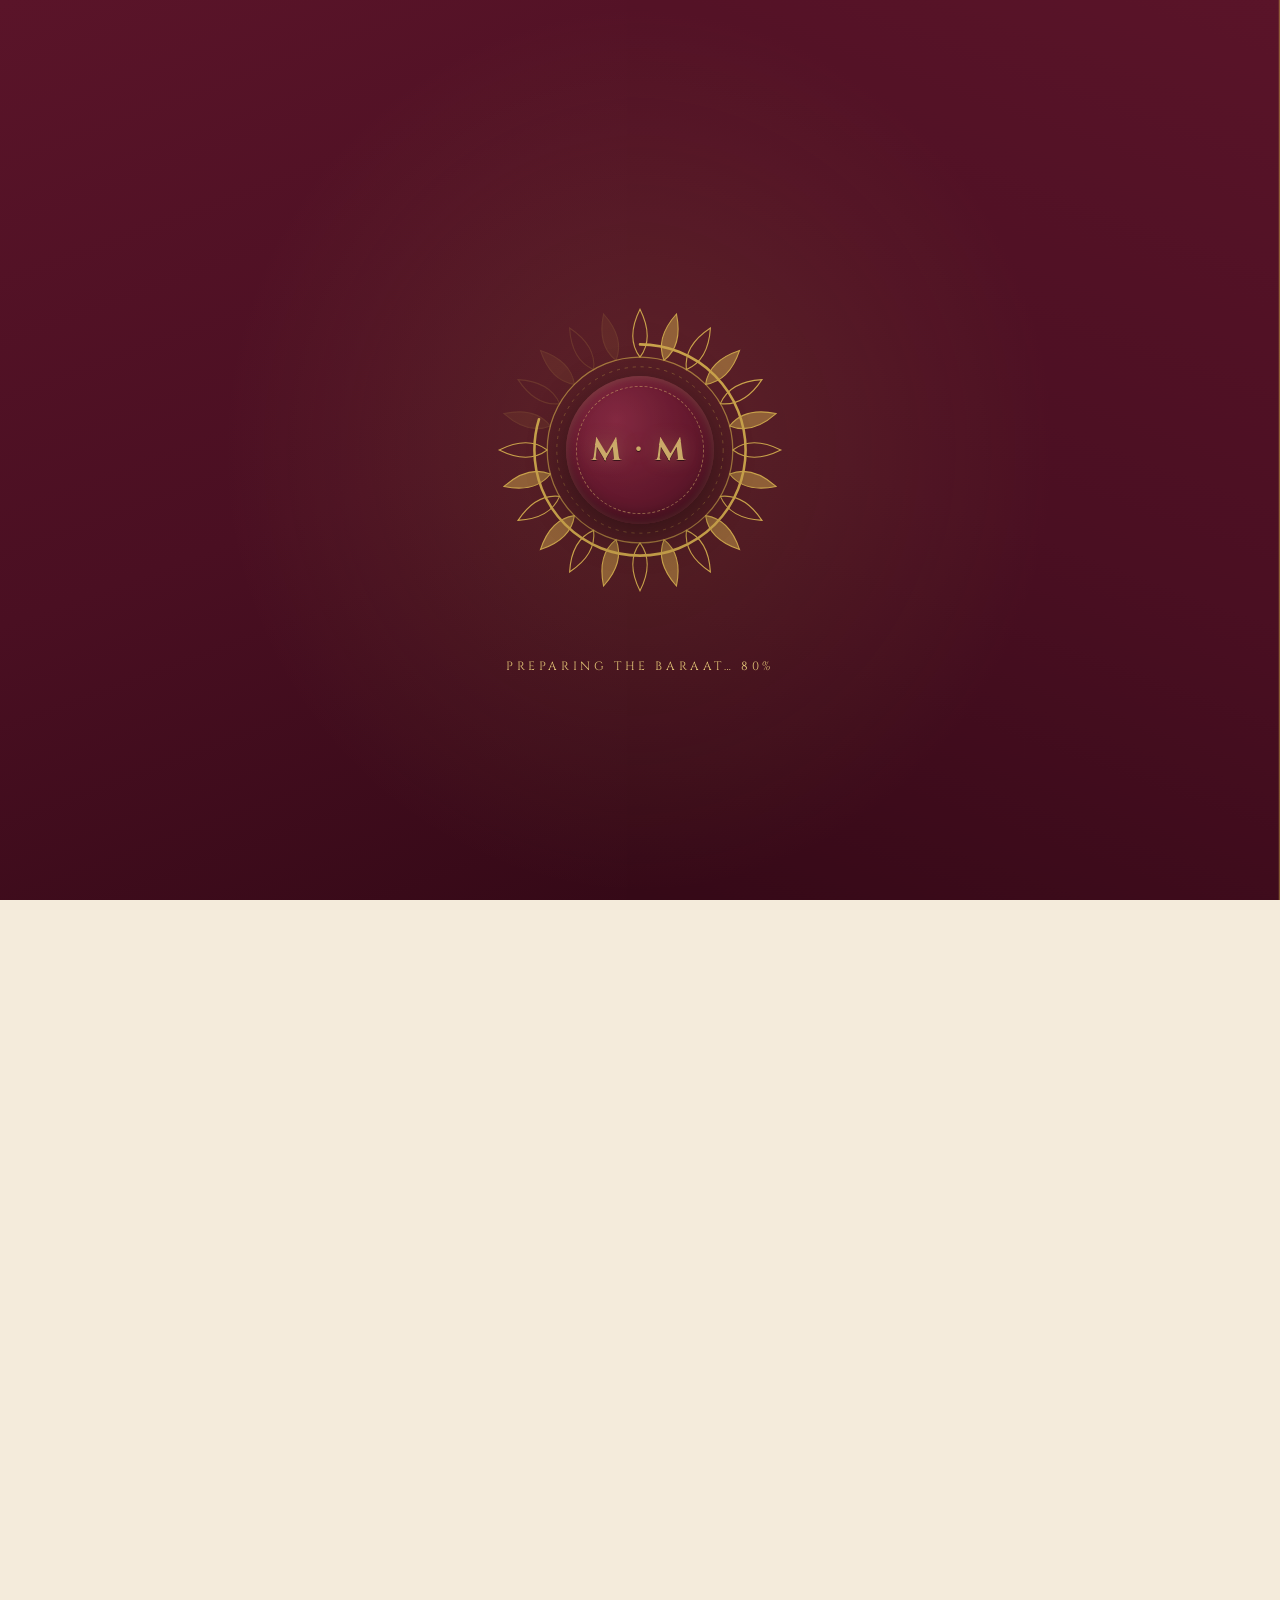
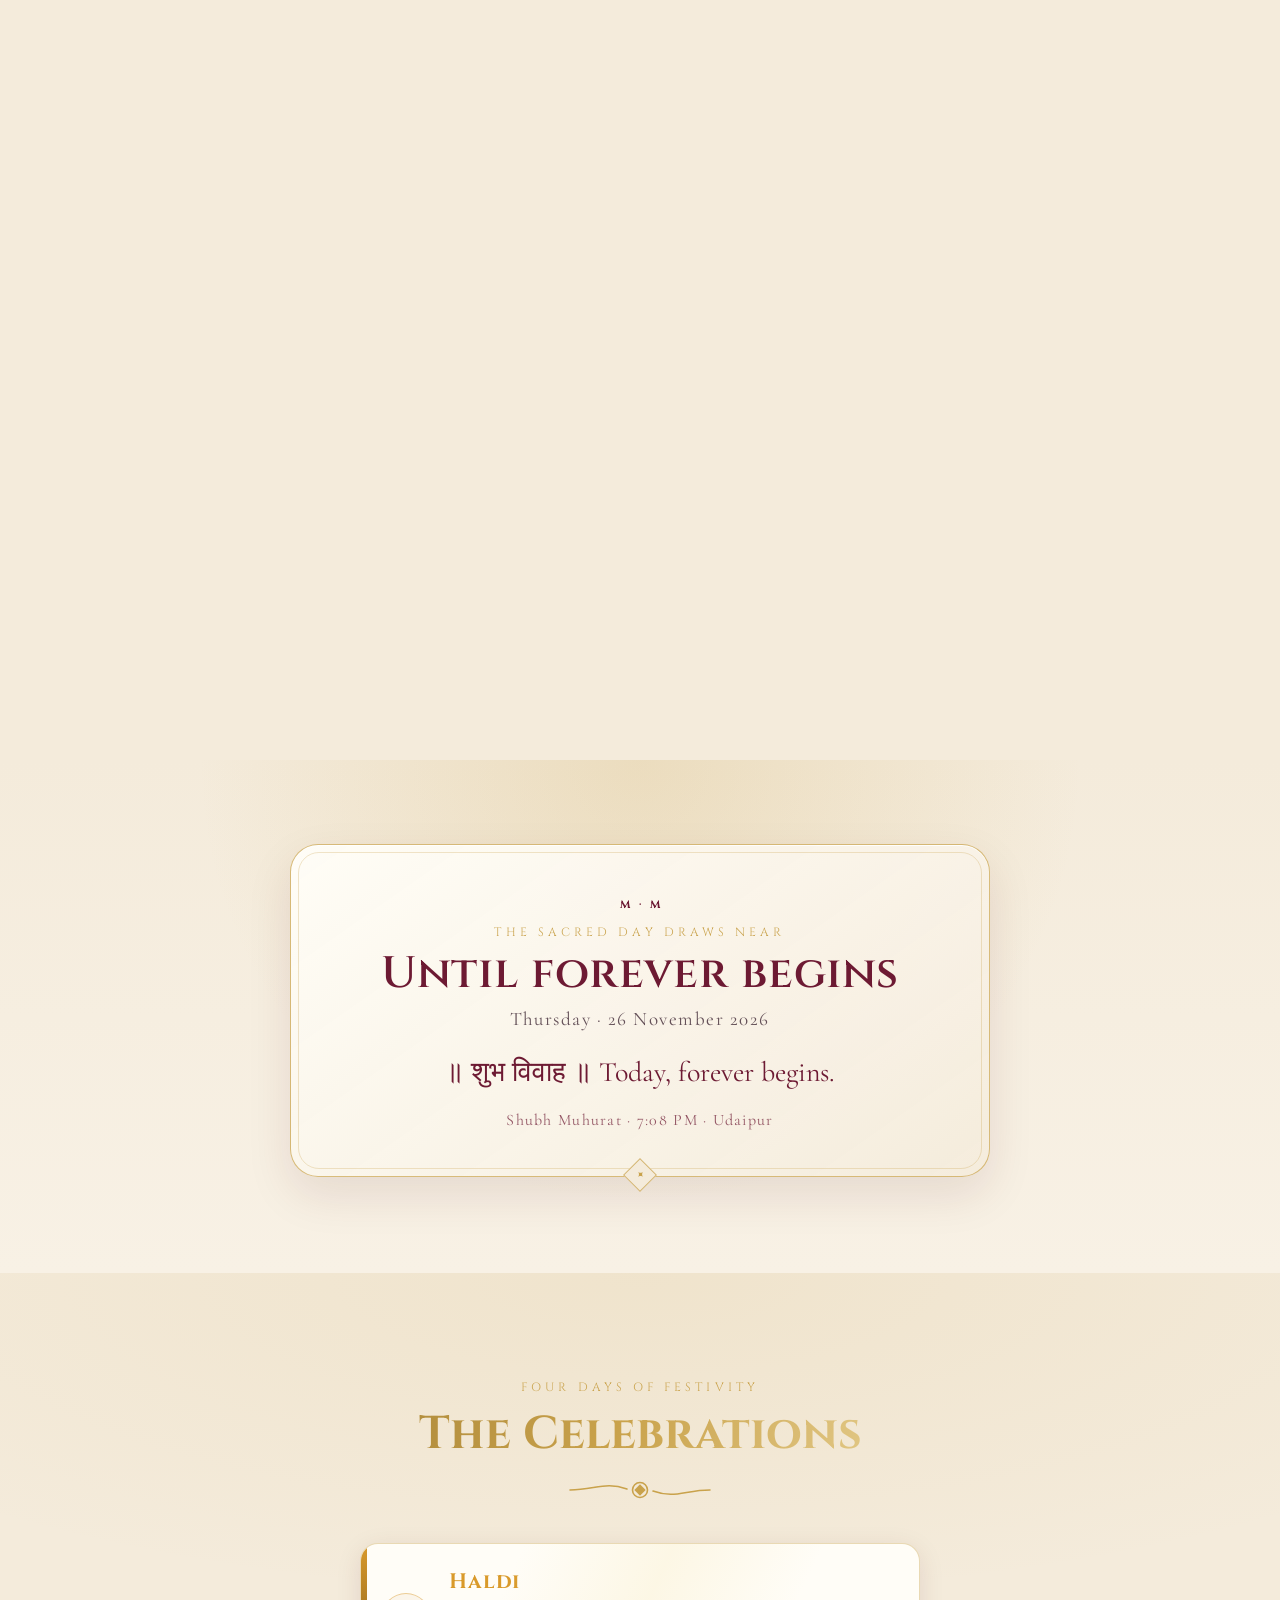
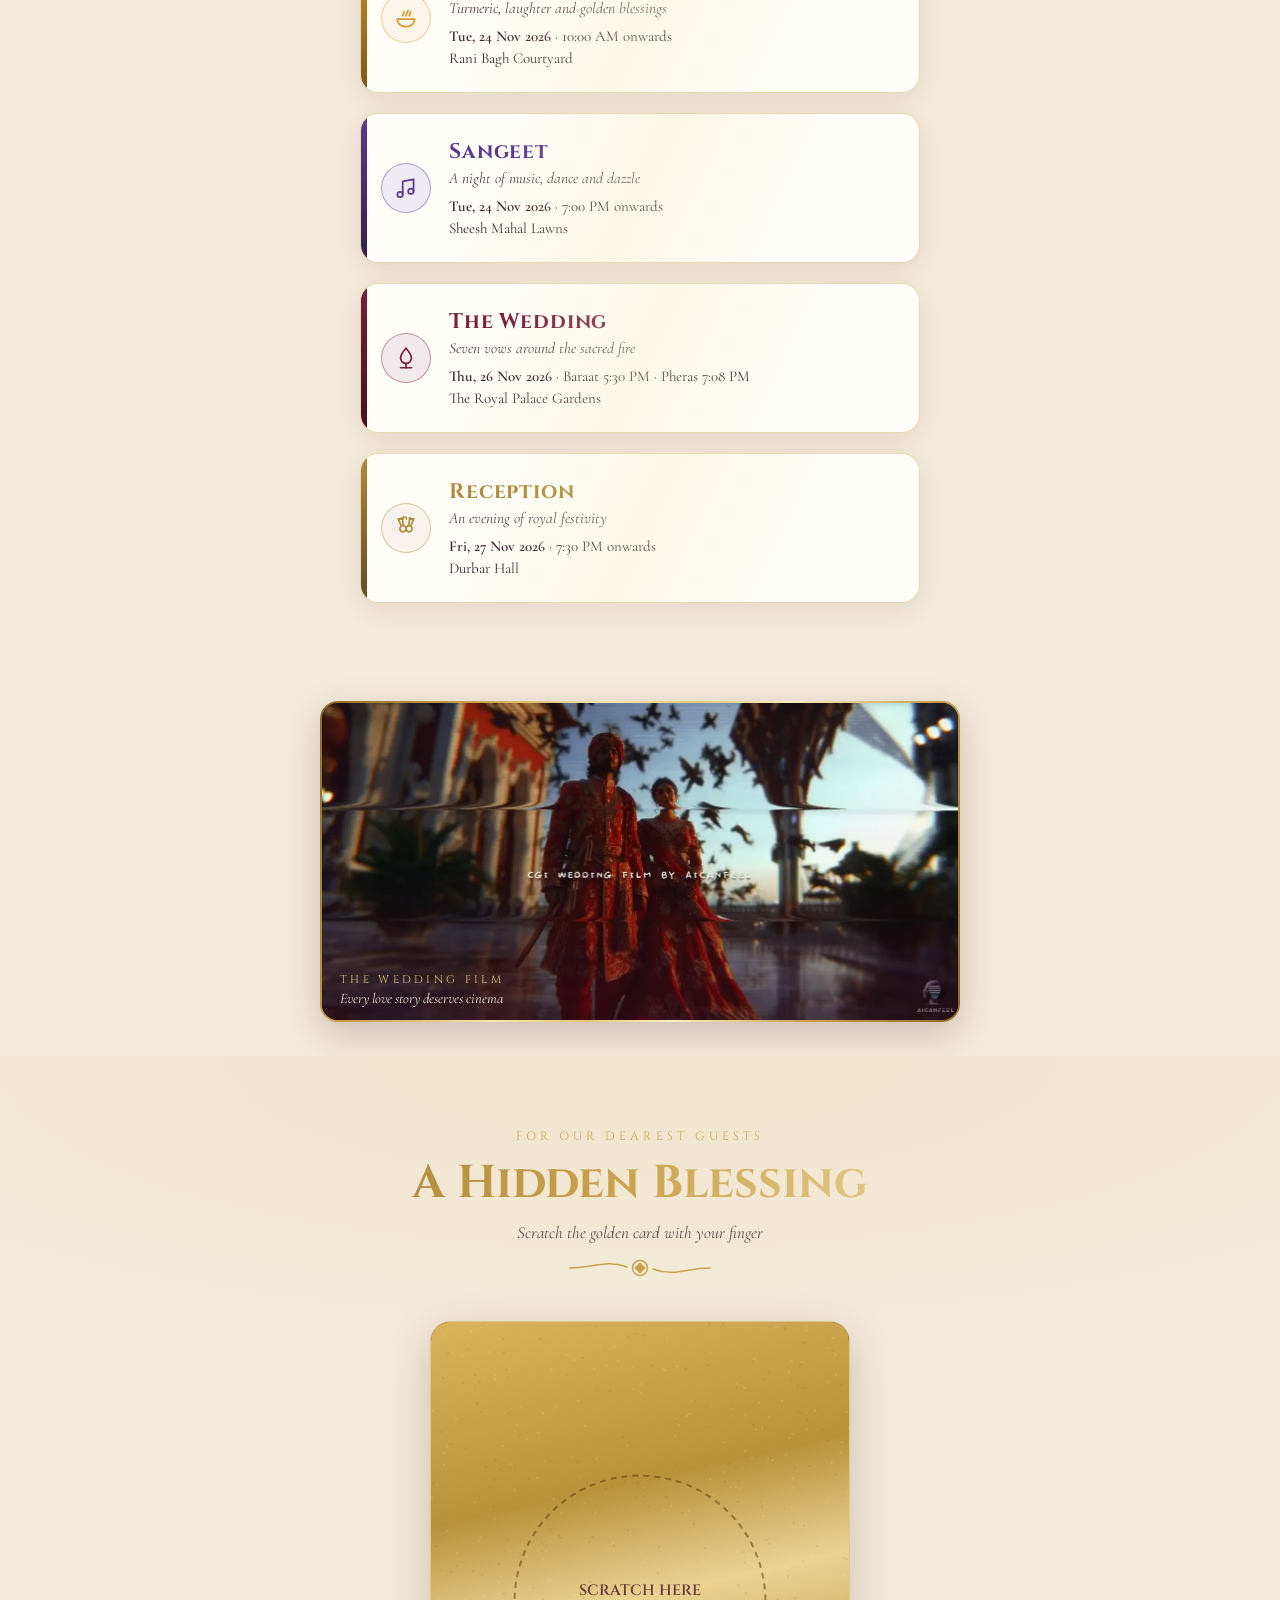
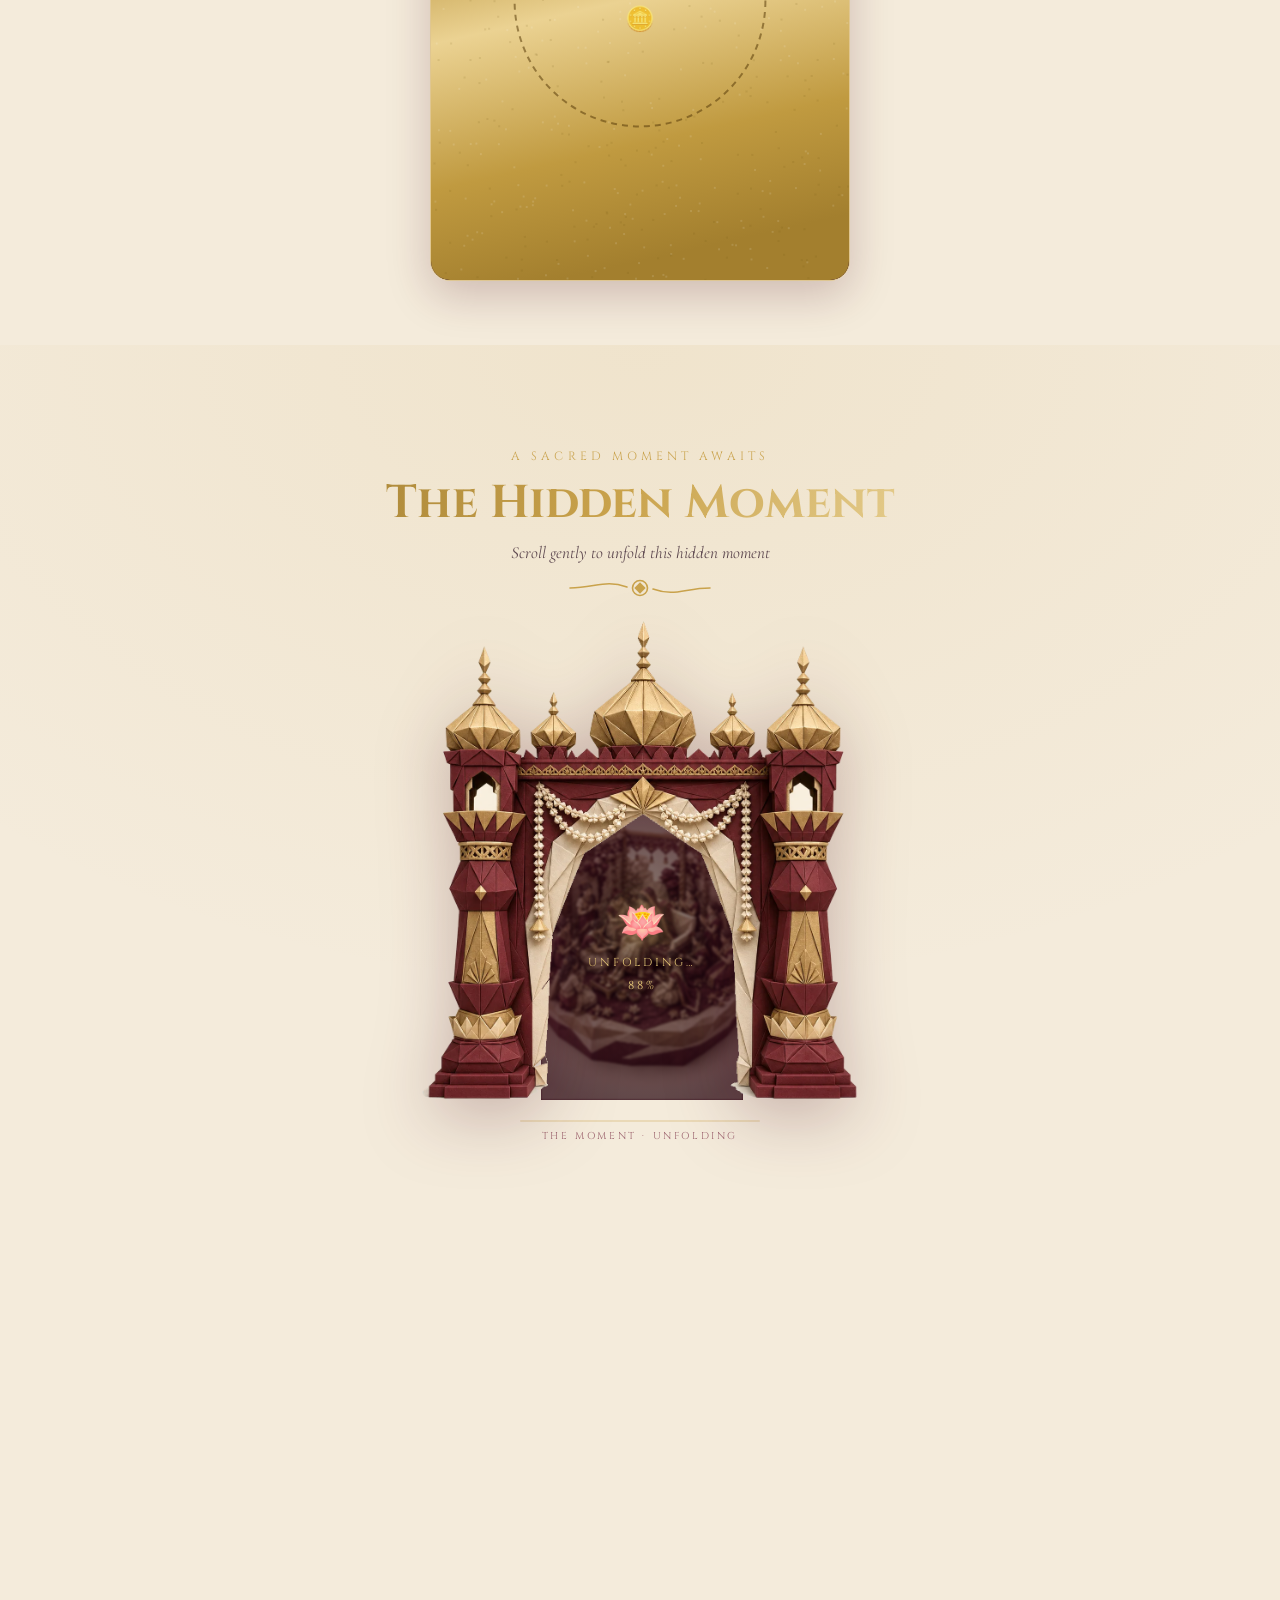
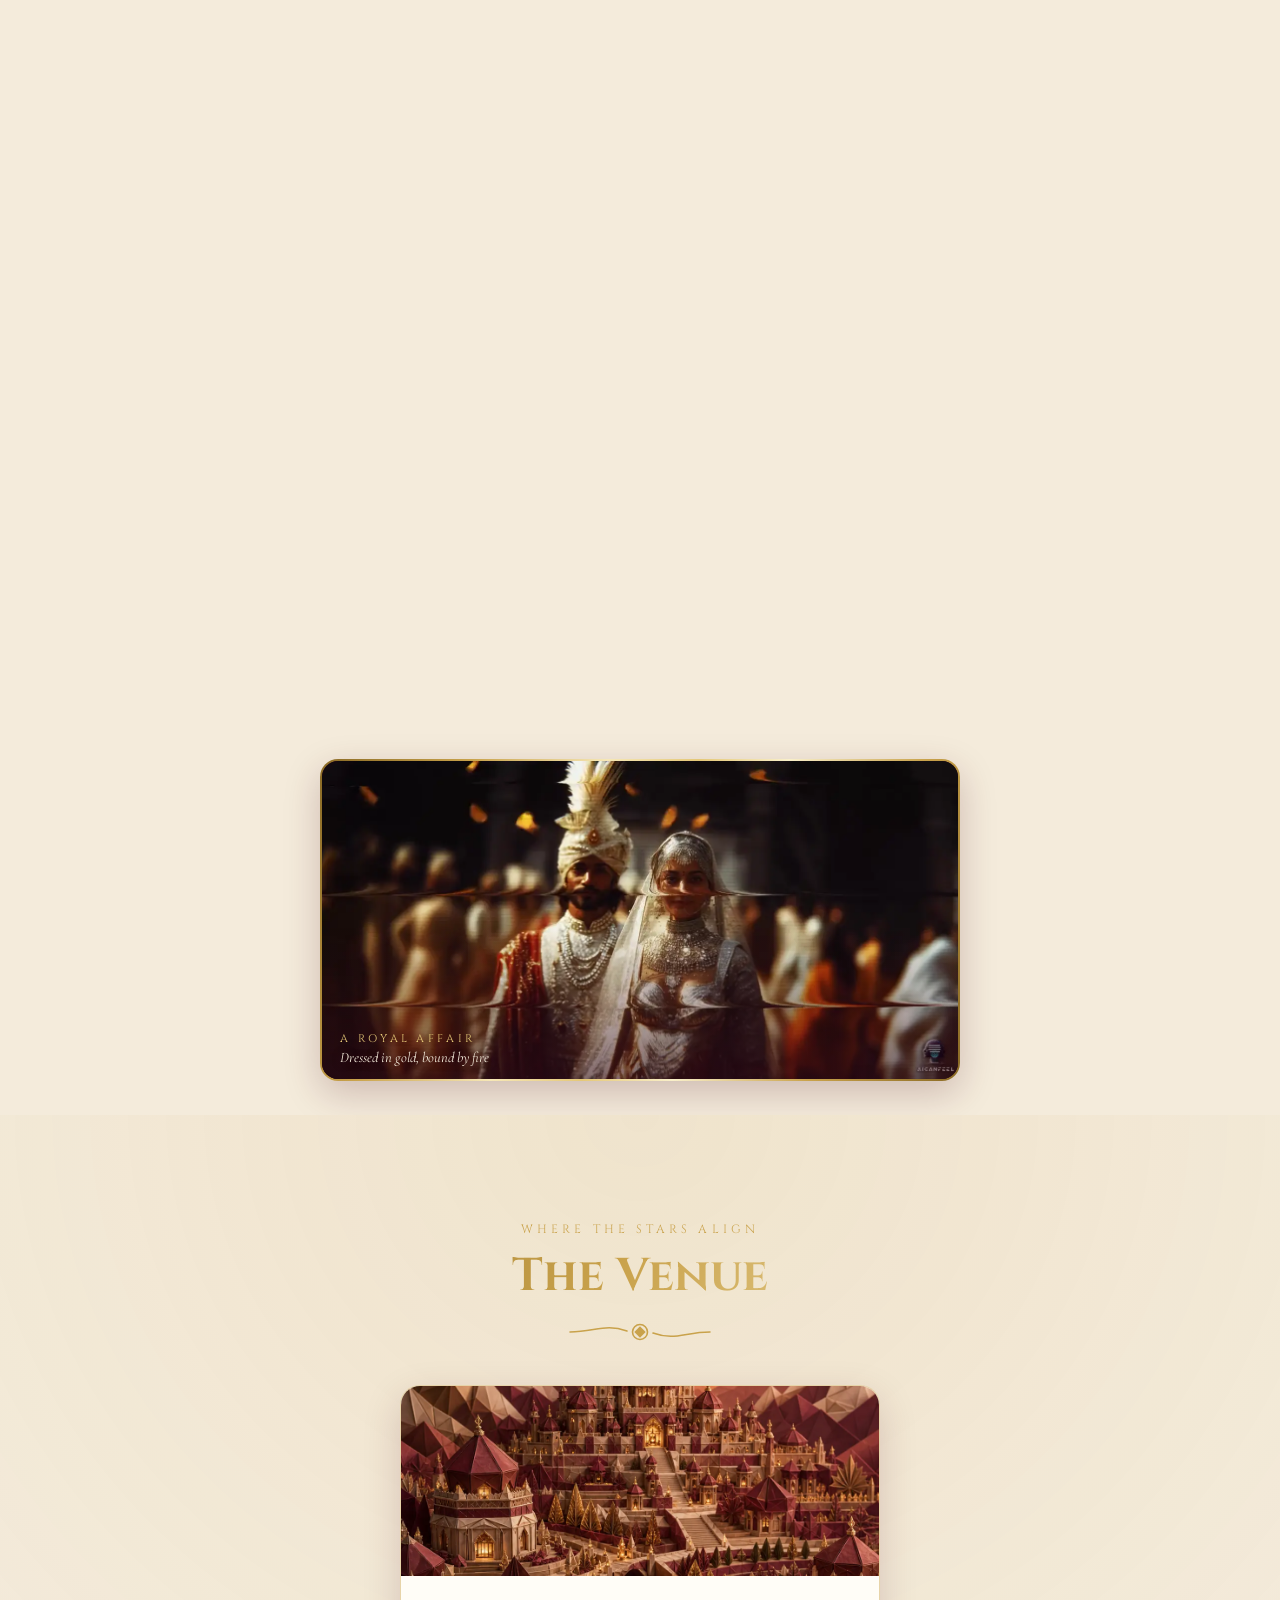
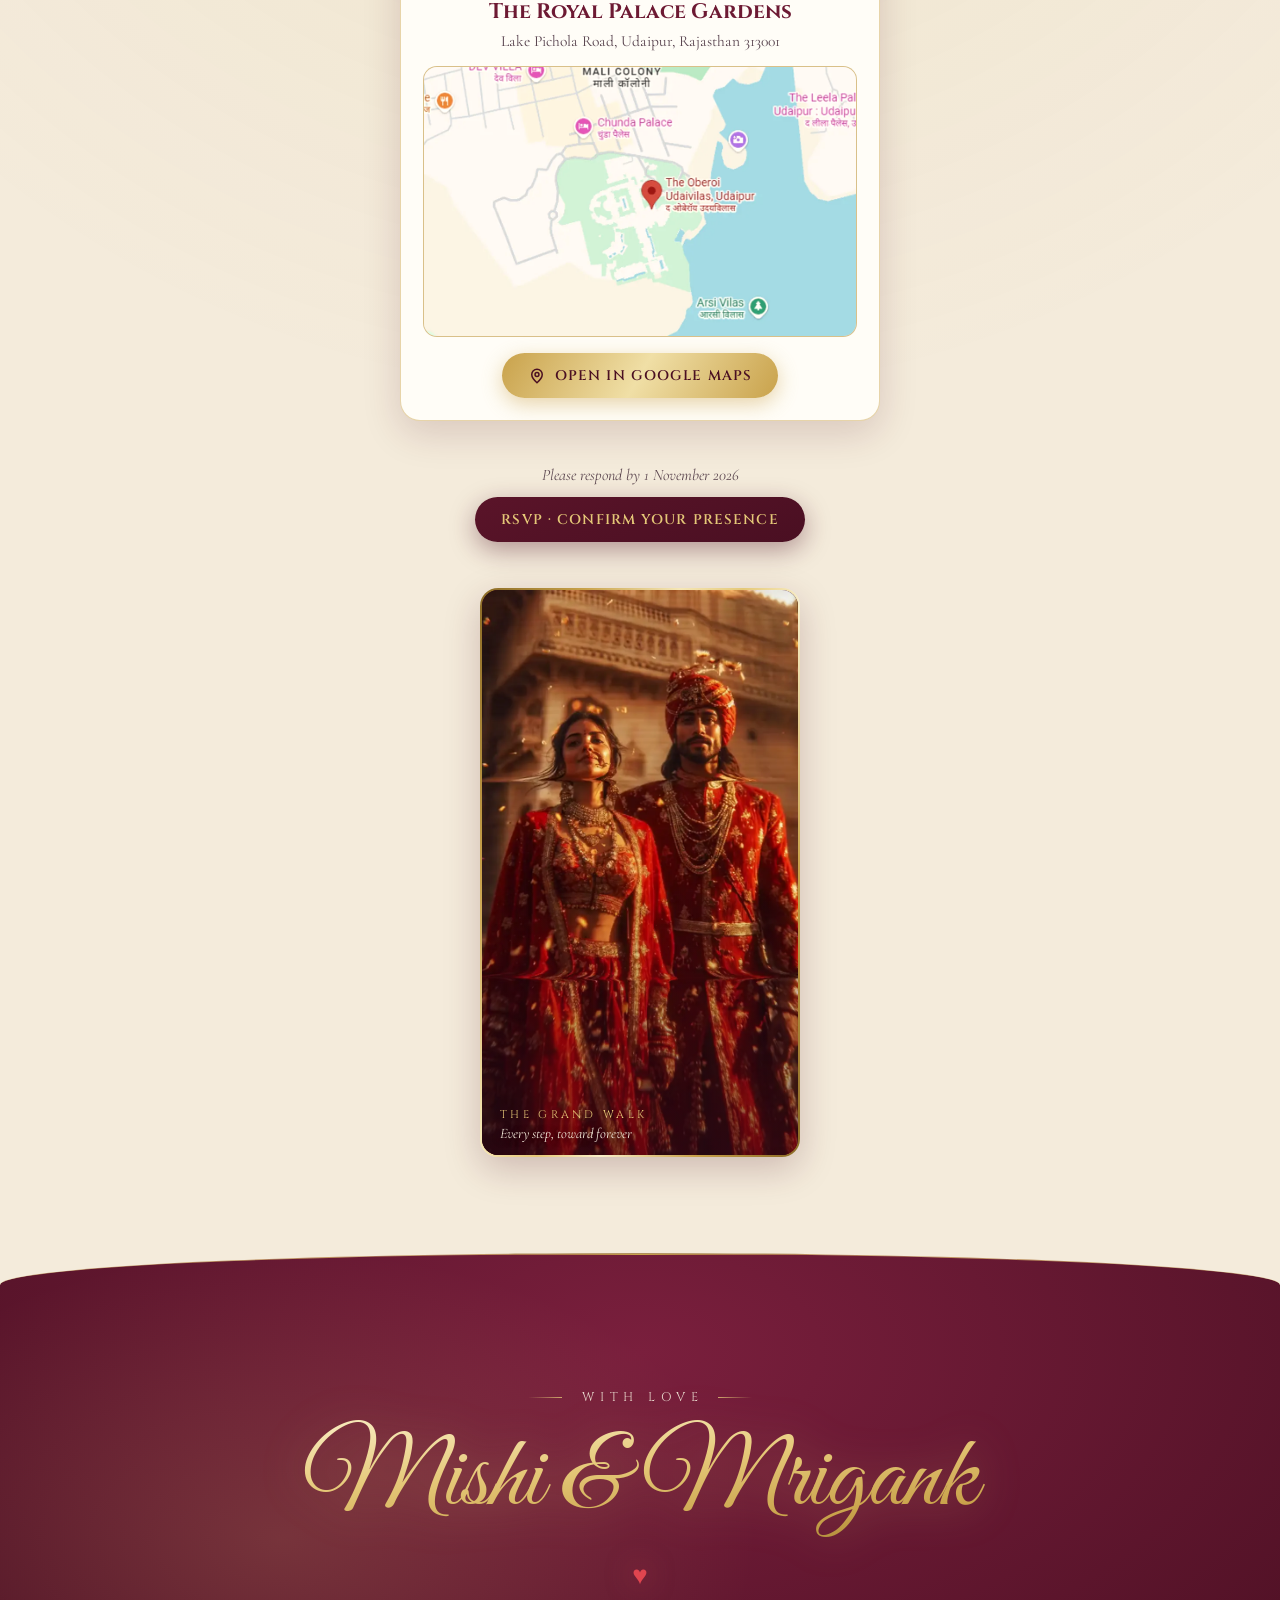
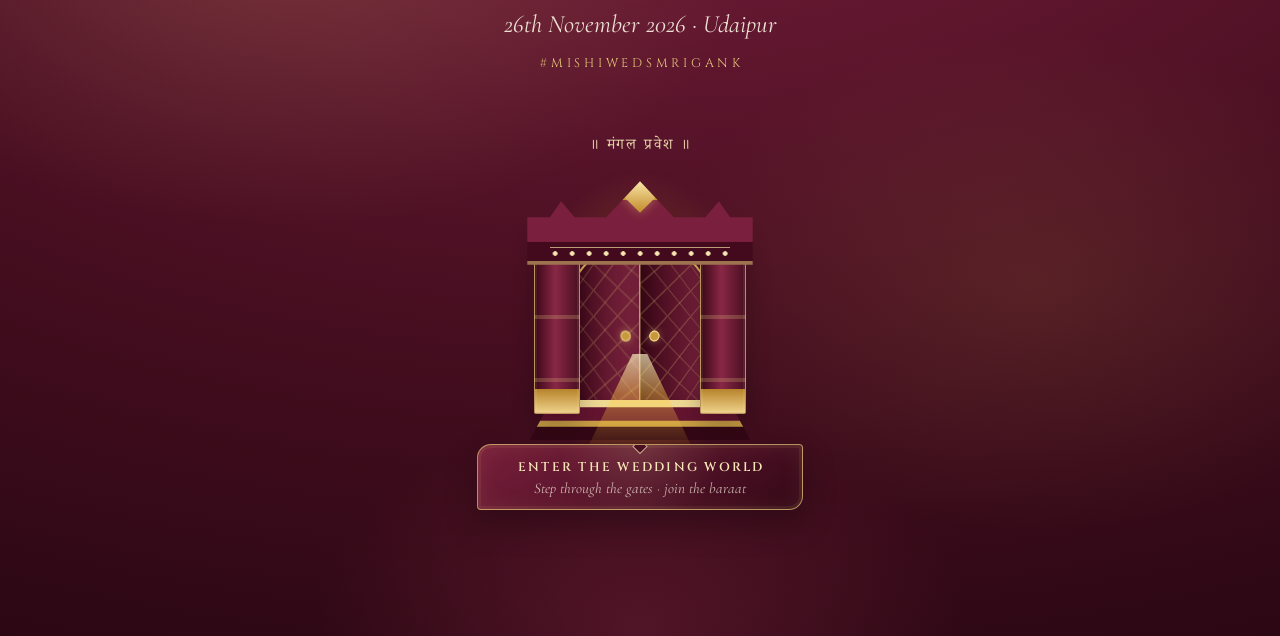
==== index.html @ 164feea4 "Guarantee smooth opening runway" ====
<!DOCTYPE html>
<html lang="en">
<head>
<meta charset="UTF-8">
<meta name="viewport" content="width=device-width, initial-scale=1.0, viewport-fit=cover">
<title>Mishi ♥ Mrigank — A Royal Wedding Invitation</title>
<meta name="description" content="With the blessings of Lord Ganesha, join us for the royal wedding of Mishi & Mrigank — 26 November 2026, The Royal Palace Gardens, Udaipur.">
<meta name="theme-color" content="#4A0F22">
<meta property="og:title" content="Mishi ♥ Mrigank — The Royal Wedding">
<meta property="og:description" content="You are royally invited. Scroll to open the invitation.">
<meta property="og:image" content="assets/stills/world.webp">
<link rel="preconnect" href="https://fonts.googleapis.com">
<link rel="preconnect" href="https://fonts.gstatic.com" crossorigin>
<link href="https://fonts.googleapis.com/css2?family=Cinzel:wght@400;600;700&family=Cormorant+Garamond:ital,wght@0,400;0,500;0,600;1,400&family=Noto+Serif+Devanagari:wght@400;600&family=Great+Vibes&display=swap" rel="stylesheet">
<link rel="stylesheet" href="styles.css?v=20260720-story">
</head>
<body class="is-loading">

<!-- ═══════════════ THE SEAL (loader / entry) ═══════════════ -->
<div id="loader" aria-label="Opening invitation">
  <div class="door door-l"></div>
  <div class="door door-r"></div>
  <div class="loader-center">
    <svg id="mandala" viewBox="-100 -100 200 200" aria-hidden="true">
      <g id="mandala-spin">
        <g id="petal-ring"></g>
        <circle r="58" fill="none" stroke="currentColor" stroke-width=".8" opacity=".7"/>
        <circle r="52" fill="none" stroke="currentColor" stroke-width=".4" stroke-dasharray="2 3" opacity=".6"/>
      </g>
      <circle id="progress-ring" r="66" fill="none" stroke="currentColor" stroke-width="1.6"
              stroke-linecap="round" transform="rotate(-90)"/>
    </svg>
    <button id="seal-btn" disabled aria-label="Open the invitation">
      <span class="seal-monogram">M · M</span>
      <span class="seal-rim"></span>
    </button>
    <p id="loader-status"><span id="loader-copy">Preparing the baraat…</span> <span id="loader-pct">0%</span></p>
    <p id="loader-tap" class="hidden">Tap the seal to open</p>
  </div>
</div>

<!-- ═══════════════ AMBIENT PETALS ═══════════════ -->
<canvas id="petals" aria-hidden="true"></canvas>

<!-- ═══════════════ HERO — THE UNFOLDING ═══════════════ -->
<section id="hero">
  <div class="hero-sticky">
    <canvas id="scrub" aria-hidden="true"></canvas>
    <div class="vignette" aria-hidden="true"></div>

    <!-- Wide-screen editorial side notes — decorative and deliberately CSS-only -->
    <div class="hero-side hero-side-left" aria-hidden="true">
      <span class="hero-side-kicker"><b>वधू</b><i></i>The Bride</span>
      <strong class="hero-side-name">Mishi</strong>
      <span class="hero-side-rule"></span>
      <em>Grace in every step</em>
      <small>26 · XI · 2026</small>
    </div>
    <div class="hero-side hero-side-right" aria-hidden="true">
      <span class="hero-side-kicker"><b>वर</b><i></i>The Groom</span>
      <strong class="hero-side-name">Mrigank</strong>
      <span class="hero-side-rule"></span>
      <em>Joy in every beat</em>
      <small>Udaipur · Rajasthan</small>
    </div>

    <!-- Crown — a quiet, constant signature above the unfolding world -->
    <div id="hero-crown" aria-hidden="true">
      <span class="crown-mono">M · M</span>
      <span class="crown-rule"></span>
      <span class="crown-chapter">A Royal Union</span>
    </div>

    <!-- One permanent message: the imagery moves, the invitation remains serene. -->
    <div class="beat beat-static">
      <p class="eyebrow">॥ शुभ विवाह ॥</p>
      <h1 class="names gold-foil">Mishi <span class="amp">♥</span> Mrigank</h1>
      <p class="hero-vow">Two souls · Seven vows · One forever</p>
      <div class="scroll-hint" aria-hidden="true"><span>Scroll to witness their story</span><i class="chev"></i></div>
    </div>
  </div>
</section>

<!-- ═══════════════ THE COUNTDOWN ═══════════════ -->
<section id="countdown-section" aria-labelledby="countdown-title">
  <div class="countdown-card">
    <span class="countdown-sigil" aria-hidden="true">M · M</span>
    <p class="eyebrow">The sacred day draws near</p>
    <h2 id="countdown-title">Until forever begins</h2>
    <p class="countdown-date">Thursday · 26 November 2026</p>
    <div id="countdown" class="countdown" role="timer" aria-label="Countdown to the wedding">
      <div class="cd-cell"><span class="cd-num" id="cd-d">–</span><span class="cd-lbl">Days</span></div>
      <div class="cd-cell"><span class="cd-num" id="cd-h">–</span><span class="cd-lbl">Hours</span></div>
      <div class="cd-cell"><span class="cd-num" id="cd-m">–</span><span class="cd-lbl">Mins</span></div>
      <div class="cd-cell"><span class="cd-num" id="cd-s">–</span><span class="cd-lbl">Secs</span></div>
    </div>
    <p class="countdown-detail">Shubh Muhurat · 7:08 PM · Udaipur</p>
  </div>
</section>

<!-- ═══════════════ THE CELEBRATIONS ═══════════════ -->
<section id="events">
  <img loading="lazy" class="decor decor-toran" src="assets/decor/toran.webp" alt="" aria-hidden="true">
  <img loading="lazy" class="decor decor-elephant" src="assets/decor/elephant.webp" alt="" aria-hidden="true">
  <img loading="lazy" class="decor decor-umbrella" src="assets/decor/umbrella.webp" alt="" aria-hidden="true">
  <header class="sec-head">
    <p class="eyebrow">Four days of festivity</p>
    <h2 class="sec-title gold-foil">The Celebrations</h2>
  </header>
  <div id="event-cards"></div>
</section>

<!-- ═══════════════ FILM BAND 1 ═══════════════ -->
<div class="film-band"><div class="film-inner"><video muted loop playsinline preload="none" data-poster="assets/film/film1_poster.webp" data-src="assets/film/film1.mp4" aria-label="Wedding film teaser"></video><p class="film-caption"><span class="film-eyebrow">The Wedding Film</span><span class="film-line">Every love story deserves cinema</span></p></div></div>

<!-- ═══════════════ BLESSINGS · SCRATCH ═══════════════ -->
<section id="blessings">
  <header class="sec-head">
    <p class="eyebrow">For our dearest guests</p>
    <h2 class="sec-title gold-foil">A Hidden Blessing</h2>
    <p class="sec-sub">Scratch the golden card with your finger</p>
  </header>

  <div id="scratch-wrap">
    <div id="scratch-under">
      <img src="assets/stills/scratch_reveal.webp" alt="The couple at sunset" loading="lazy">
      <div class="scratch-msg">
        <h3 id="scratch-heading">A little secret, just for you</h3>
        <p id="scratch-message"></p>
      </div>
    </div>
    <canvas id="scratch-foil"></canvas>
  </div>

  <img loading="lazy" class="decor decor-lotus" src="assets/decor/lotus.webp" alt="" aria-hidden="true">
</section>

<!-- ═══════════════ THE HIDDEN MOMENT (scroll-driven) ═══════════════ -->
<section id="sanctum">
  <div id="sanctum-stage">
    <header class="sec-head">
      <p class="eyebrow" id="sanctum-eyebrow">A sacred moment awaits</p>
      <h2 class="sec-title gold-foil" id="sanctum-heading">The Hidden Moment</h2>
      <p class="sec-sub" id="sanctum-hint"></p>
    </header>
    <div id="sanctum-portal">
      <div id="sanctum-view">
        <canvas id="sanctum-canvas" aria-hidden="true"></canvas>
        <img loading="lazy" id="sanctum-poster" src="assets/stills/sanctum_start.webp" alt="A hidden origami moment, veiled">
        <div id="sanctum-veil">
          <span class="veil-lotus">🪷</span>
          <span class="veil-text" id="sanctum-veil-text"></span>
          <span class="veil-progress hidden" id="sanctum-progress"></span>
        </div>
      </div>
      <img loading="lazy" class="sanctum-arch" src="assets/decor/arch.webp" alt="" aria-hidden="true">
    </div>
    <div id="sanctum-filmbar" aria-hidden="true">
      <span class="bar"><span class="fill" id="sanctum-fill"></span></span>
      <span class="cap">The moment · unfolding</span>
    </div>
  </div>
</section>

<!-- ═══════════════ VENUE & RSVP ═══════════════ -->
<!-- ═══════════════ FILM BAND 2 ═══════════════ -->
<div class="film-band"><div class="film-inner"><video muted loop playsinline preload="none" data-poster="assets/film/film2_poster.webp" data-src="assets/film/film2.mp4" aria-label="A royal affair film clip"></video><p class="film-caption"><span class="film-eyebrow">A Royal Affair</span><span class="film-line">Dressed in gold, bound by fire</span></p></div></div>

<section id="venue">
  <img class="decor decor-toran decor-toran-2" src="assets/decor/toran.webp" alt="" aria-hidden="true">
  <header class="sec-head">
    <p class="eyebrow">Where the stars align</p>
    <h2 class="sec-title gold-foil">The Venue</h2>
  </header>

  <div class="venue-card">
    <div class="venue-art" style="background-image:url('assets/stills/venue_art.webp')"></div>
    <div class="venue-info">
      <h3 id="venue-name">The Royal Palace Gardens</h3>
      <p id="venue-address">Lake Pichola Road, Udaipur, Rajasthan</p>
      <a id="map-link" href="#" target="_blank" rel="noopener" aria-label="Open venue location in Google Maps">
        <img src="assets/stills/map.webp" width="1000" height="1072" loading="lazy" decoding="async" alt="Map showing the venue location">
      </a>
      <a id="maps-btn" class="btn-gold" href="#" target="_blank" rel="noopener">
        <svg viewBox="0 0 24 24" width="18" height="18" fill="none" stroke="currentColor" stroke-width="2"><path d="M12 21s-7-6.1-7-11a7 7 0 1 1 14 0c0 4.9-7 11-7 11z"/><circle cx="12" cy="10" r="2.6"/></svg>
        Open in Google Maps
      </a>
    </div>
  </div>

  <div class="rsvp-block">
    <p id="rsvp-deadline" class="rsvp-deadline"></p>
    <button id="rsvp-btn" class="btn-maroon">RSVP · Confirm Your Presence</button>
  </div>

  <!-- ═══════════════ FILM FINALE (portrait) ═══════════════ -->
  <div class="film-band portrait">
    <div class="film-inner">
      <video muted loop playsinline preload="none" data-poster="assets/film/film3_poster.webp" data-src="assets/film/film3.mp4" aria-label="The grand walk"></video>
      <p class="film-caption"><span class="film-eyebrow">The Grand Walk</span><span class="film-line">Every step, toward forever</span></p>
    </div>
  </div>

  <footer id="finale">
    <p class="finale-eyebrow"><span class="fe-rule"></span>With love<span class="fe-rule"></span></p>
    <h3 class="finale-script">Mishi &amp; Mrigank</h3>
    <p class="finale-heart" aria-hidden="true">♥</p>
    <p class="finale-date">26th November 2026 · Udaipur</p>
    <p class="finale-tag">#MishiWedsMrigank</p>
    <div class="world-gateway" aria-labelledby="world-gateway-title">
      <p class="world-gateway-kicker" lang="hi">॥ मंगल प्रवेश ॥</p>
      <a id="world-portal-link" class="world-portal-link" href="./world/index.html"
        aria-labelledby="world-gateway-title world-gateway-hint">
        <span class="world-portal-visual" aria-hidden="true">
          <span class="world-gate-crown"></span>
          <span class="world-gate-opening">
            <span class="world-gate-door world-gate-door-left"></span>
            <span class="world-gate-door world-gate-door-right"></span>
          </span>
          <span class="world-gate-threshold"></span>
          <span class="world-gate-path"></span>
        </span>
        <span class="world-portal-action">
          <strong id="world-gateway-title">Enter the Wedding World</strong>
          <small id="world-gateway-hint">Step through the gates · join the baraat</small>
        </span>
      </a>
    </div>
  </footer>
</section>

<!-- ═══════════════ RSVP MODAL ═══════════════ -->
<div id="rsvp-modal" class="hidden" role="dialog" aria-modal="true" aria-hidden="true" aria-label="RSVP form">
  <div class="modal-sheet">
    <button id="rsvp-close" aria-label="Close">✕</button>
    <h3 class="gold-foil">Confirm Your Presence</h3>
    <div id="rsvp-frame-slot"></div>
  </div>
</div>

<!-- Golden scroll thread -->
<div id="thread" aria-hidden="true"><i id="thread-lotus">🪷</i></div>

<!-- Sound toggle -->
<button id="sound-toggle" class="hidden" aria-label="Toggle sound">🔔</button>

<!-- Full-screen handoff into the separately loaded 3D wedding world -->
<div id="portal-transition" aria-hidden="true">
  <div class="portal-transition-rays" aria-hidden="true"></div>
  <p class="portal-transition-copy" role="status" aria-live="polite">
    <span>॥ शुभ विवाह ॥</span>
    <strong>The baraat awaits</strong>
  </p>
</div>

<script src="config.js?v=20260719-lean"></script>
<script src="app.js?v=20260720-story"></script>
</body>
</html>
---- styles.css ----
/* ═══════════════════════════════════════════════════════════
   ROYAL WEDDING INVITE — STYLES
   Mobile-first · 60fps · gold-on-maroon royal theme
   ═══════════════════════════════════════════════════════════ */

:root {
  --maroon: #6D1A33;
  --maroon-deep: #4A0F22;
  --gold: #C9A24B;
  --gold-soft: #E5C878;
  --ivory: #F4EBDB;
  --ink: #3A2230;
  --vh: 1vh; /* corrected by JS to avoid URL-bar jumps */
  --serif-display: "Cinzel", serif;
  --serif-body: "Cormorant Garamond", serif;
  --serif-dev: "Noto Serif Devanagari", serif;
}

* { margin: 0; padding: 0; box-sizing: border-box; }
html { scroll-behavior: auto; }
body {
  font-family: var(--serif-body);
  background: var(--ivory);
  color: var(--ink);
  overflow-x: hidden;
  -webkit-font-smoothing: antialiased;
  overscroll-behavior-y: none;
}
body.is-loading { overflow: hidden; }
.hidden { display: none !important; }
img { max-width: 100%; }
button { font-family: inherit; cursor: pointer; }
:where(a, button, input, select, textarea):focus-visible {
  outline: 3px solid var(--gold-soft);
  outline-offset: 3px;
}

/* Handmade-paper grain over everything — the single biggest "expensive" cue */
body::after {
  content: "";
  position: fixed; inset: 0;
  z-index: 66;
  pointer-events: none;
  background-image: url("data:image/svg+xml,%3Csvg xmlns='http://www.w3.org/2000/svg' width='220' height='220'%3E%3Cfilter id='n'%3E%3CfeTurbulence type='fractalNoise' baseFrequency='.85' numOctaves='2' stitchTiles='stitch'/%3E%3C/filter%3E%3Crect width='220' height='220' filter='url(%23n)' opacity='.55'/%3E%3C/svg%3E");
  opacity: .05;
  mix-blend-mode: multiply;
}

/* ── Gold foil text ───────────────────────────────────────── */
.gold-foil {
  background: linear-gradient(105deg,
    #8a6a25 0%, var(--gold) 22%, #f6e7b6 40%, var(--gold-soft) 50%,
    #f9efc9 60%, var(--gold) 78%, #8a6a25 100%);
  background-size: 220% 100%;
  -webkit-background-clip: text;
  background-clip: text;
  color: transparent;
  animation: foil-sheen 6.5s ease-in-out infinite;
}
@keyframes foil-sheen {
  0%, 100% { background-position: 0% 0; }
  50%      { background-position: 100% 0; }
}

.eyebrow {
  font-family: var(--serif-display);
  font-size: 12px;
  letter-spacing: .34em;
  text-transform: uppercase;
  color: var(--gold);
  opacity: .95;
}

/* ═══════════════ LOADER — THE SEAL ═══════════════ */
#loader {
  position: fixed; inset: 0; z-index: 100;
  display: grid; place-items: center;
  color: var(--gold);
  touch-action: none;
  overscroll-behavior: none;
}
.door {
  position: absolute; top: 0; bottom: 0; width: 51%;
  background:
    radial-gradient(120% 90% at 100% 50%, rgba(201,162,75,.14), transparent 55%),
    linear-gradient(160deg, #5a1429 0%, var(--maroon-deep) 55%, #350917 100%);
  transition: transform 1.5s cubic-bezier(.7, 0, .2, 1);
  will-change: transform;
}
.door-l { left: 0;  border-right: 1px solid rgba(201,162,75,.5);
  background-position: right center; }
.door-r { right: 0; border-left: 1px solid rgba(201,162,75,.5);
  transform: scaleX(-1); }
#loader.open .door-l { transform: translateX(-101%); }
#loader.open .door-r { transform: scaleX(-1) translateX(-101%); }
#loader.open .loader-center { opacity: 0; transform: scale(1.35); }
#loader.gone { display: none; }

.loader-center {
  position: relative; z-index: 2;
  display: grid; place-items: center;
  transition: opacity .8s ease, transform .9s ease;
}
#mandala {
  width: min(72vw, 320px); height: min(72vw, 320px);
  overflow: visible;
}
#mandala-spin { animation: spin 60s linear infinite; transform-origin: 0 0; }
@keyframes spin { to { transform: rotate(360deg); } }
#progress-ring { stroke-dasharray: 414.7; stroke-dashoffset: 414.7; transition: stroke-dashoffset .35s ease; }

#seal-btn {
  position: absolute;
  width: min(34vw, 148px); height: min(34vw, 148px);
  border-radius: 50%;
  border: none;
  background:
    radial-gradient(circle at 34% 30%, #8c2b47 0%, var(--maroon) 45%, var(--maroon-deep) 100%);
  box-shadow:
    0 10px 40px rgba(0,0,0,.55),
    inset 0 2px 10px rgba(255,220,160,.25),
    inset 0 -6px 16px rgba(0,0,0,.45);
  display: grid; place-items: center;
  transition: transform .3s ease, box-shadow .3s ease;
}
#seal-btn:disabled { opacity: .82; }
#seal-btn:not(:disabled) { animation: seal-pulse 2.2s ease-in-out infinite; }
@keyframes seal-pulse {
  0%,100% { transform: scale(1); }
  50%     { transform: scale(1.05); box-shadow: 0 14px 52px rgba(201,162,75,.35), inset 0 2px 10px rgba(255,220,160,.3), inset 0 -6px 16px rgba(0,0,0,.45); }
}
.seal-monogram {
  font-family: var(--serif-display);
  font-size: clamp(20px, 7vw, 32px);
  font-weight: 700;
  color: var(--gold-soft);
  text-shadow: 0 1px 0 rgba(0,0,0,.6), 0 0 18px rgba(229,200,120,.4);
  letter-spacing: .08em;
}
.seal-rim {
  position: absolute; inset: 7%;
  border-radius: 50%;
  border: 1.5px dashed rgba(229,200,120,.55);
  pointer-events: none;
}
#loader-status, #loader-tap {
  position: absolute; bottom: -64px; width: 100vw; text-align: center;
  font-family: var(--serif-display);
  font-size: 12px; letter-spacing: .3em; text-transform: uppercase;
  color: var(--gold-soft);
}
#loader-tap { animation: fade-blink 1.8s ease-in-out infinite; }
@keyframes fade-blink { 0%,100% { opacity: .55; } 50% { opacity: 1; } }

/* ═══════════════ PETALS ═══════════════ */
#petals {
  position: fixed; inset: 0; z-index: 60;
  pointer-events: none;
}

/* ═══════════════ HERO ═══════════════ */
#hero { position: relative; background: var(--ivory); }
.hero-sticky {
  position: sticky; top: 0;
  height: calc(var(--vh) * 100);
  overflow: hidden;
  contain: paint;
  isolation: isolate;
}
#scrub {
  position: absolute; inset: 0;
  width: 100%; height: 100%;
  background: var(--ivory);
}
/* A static wash of golden light keeps the scene luminous without repainting
   a full-screen blended layer throughout the scroll. */
.hero-sticky::after {
  content: "";
  position: absolute; inset: -30%;
  pointer-events: none;
  background: radial-gradient(ellipse 34% 26% at 50% 50%, rgba(255,232,170,.5), transparent 70%);
  mix-blend-mode: soft-light;
}
.vignette {
  position: absolute; inset: -2px; pointer-events: none;
  /* feathers the floating world into the page ivory — no hard frame edges */
  background:
    radial-gradient(ellipse 78% 54% at 50% 42%, transparent 56%, var(--ivory) 92%),
    linear-gradient(to bottom, var(--ivory) 0%, transparent 12%, transparent 80%, var(--ivory) 97%);
}

/* Editorial side notes occupy only genuinely empty wide-screen margins. */
.hero-side { display: none; }
@media (min-width: 1180px) and (min-aspect-ratio: 4 / 3) {
  .hero-side {
    --side-outer: clamp(36px, 6vw, 120px);
    --side-enter: -14px;
    position: absolute;
    top: 46%;
    z-index: 2;
    width: min(320px, calc(50vw - 36.5vh - var(--side-outer) - 28px));
    display: grid;
    justify-items: center;
    gap: 10px;
    color: var(--maroon);
    text-align: center;
    pointer-events: none;
    user-select: none;
    contain: layout paint;
    opacity: 0;
    transform: translate3d(var(--side-enter), -50%, 0);
    transition: opacity 1.15s ease .65s, transform 1.3s cubic-bezier(.2,.75,.25,1) .55s;
  }
  .hero-side-left { left: var(--side-outer); }
  .hero-side-right {
    --side-enter: 14px;
    top: 54%;
    right: var(--side-outer);
  }
  #hero.entered .hero-side {
    opacity: .82;
    transform: translate3d(0, -50%, 0);
  }
  .hero-side > * { position: relative; }
  .hero-side-kicker {
    display: flex;
    align-items: center;
    justify-content: center;
    gap: 9px;
    font-family: var(--serif-display);
    font-size: 9px;
    letter-spacing: .3em;
    text-indent: .3em;
    text-transform: uppercase;
    color: rgba(109,26,51,.72);
  }
  .hero-side-kicker b {
    font-family: var(--serif-dev);
    font-size: 14px;
    font-weight: 600;
    letter-spacing: .08em;
    text-indent: 0;
    color: var(--gold);
  }
  .hero-side-kicker i {
    width: 18px;
    height: 1px;
    background: linear-gradient(90deg, transparent, var(--gold));
  }
  .hero-side-name {
    font-family: "Great Vibes", cursive;
    font-size: clamp(56px, 4.8vw, 92px);
    font-weight: 400;
    letter-spacing: .01em;
    line-height: .92;
    color: rgba(109,26,51,.72);
  }
  .hero-side-rule {
    width: min(126px, 72%);
    height: 1px;
    margin: 2px 0;
    background: linear-gradient(90deg, transparent, rgba(201,162,75,.9), transparent);
  }
  .hero-side-rule::after {
    content: "";
    position: absolute;
    top: 50%; left: 50%;
    width: 6px; height: 6px;
    border: 1px solid var(--gold);
    background: var(--ivory);
    transform: translate(-50%, -50%) rotate(45deg);
  }
  .hero-side em {
    font-family: var(--serif-body);
    font-size: clamp(16px, 1.35vw, 20px);
    font-weight: 500;
    line-height: 1.25;
    color: rgba(58,34,48,.78);
  }
  .hero-side small {
    margin-top: 2px;
    font-family: var(--serif-display);
    font-size: 8.5px;
    letter-spacing: .24em;
    text-indent: .24em;
    text-transform: uppercase;
    color: rgba(109,26,51,.6);
  }
}

/* Crown — a quiet signature above the world */
#hero-crown {
  position: absolute;
  top: calc(env(safe-area-inset-top, 0px) + 18px);
  left: 0; right: 0;
  display: grid; justify-items: center; gap: 7px;
  pointer-events: none;
  z-index: 3;
}
.crown-mono {
  font-family: var(--serif-display);
  font-size: 13px; font-weight: 700;
  letter-spacing: .18em;
  color: var(--maroon);
  border: 1px solid rgba(201,162,75,.75);
  border-radius: 999px;
  padding: 7px 14px 6px;
  background: rgba(244,235,219,.55);
  -webkit-backdrop-filter: blur(6px);
  backdrop-filter: blur(6px);
  box-shadow: 0 2px 14px rgba(74,15,34,.12);
}
.crown-rule {
  width: 46px; height: 1px;
  background: linear-gradient(90deg, transparent, var(--gold), transparent);
}
.crown-chapter {
  font-family: var(--serif-display);
  font-size: 10.5px;
  letter-spacing: .34em; text-transform: uppercase;
  color: var(--maroon);
  opacity: .85;
}

.beat {
  position: absolute; inset: 0;
  display: flex; flex-direction: column;
  align-items: center; justify-content: flex-end;
  text-align: center;
  padding: 0 28px calc(env(safe-area-inset-bottom, 0px) + 9vh);
  opacity: 0;
  pointer-events: none;
  will-change: opacity, transform;
}
.beat > * { position: relative; }
.beat-static {
  opacity: 1;
  visibility: visible;
  transform: none;
  will-change: auto;
}

.names {
  font-family: var(--serif-display);
  font-weight: 700;
  font-size: clamp(38px, 11vw, 64px);
  line-height: 1.08;
  margin: 10px 0 6px;
  filter: drop-shadow(0 1px 2px rgba(46,8,22,.6)) drop-shadow(0 3px 16px rgba(46,8,22,.45));
}
/* Cinematic letter-cascade entrance for the names */
.names .ltr {
  display: inline-block;
  opacity: 0;
  transform: translateY(26px) rotate(4deg);
  filter: blur(5px);
}
#hero.entered .names .ltr {
  animation: ltr-in .9s cubic-bezier(.2,.75,.25,1) forwards;
  animation-delay: calc(var(--li) * 65ms + .25s);
}
@keyframes ltr-in {
  to { opacity: 1; transform: none; filter: blur(0); }
}
.amp { font-size: .6em; vertical-align: .18em; }
.beat .eyebrow {
  color: var(--gold-soft);
  text-shadow: 0 1px 2px rgba(46,8,22,.9), 0 2px 12px rgba(46,8,22,.7);
}
.hero-vow {
  margin: 2px 0 18px;
  font-size: clamp(16px, 4.5vw, 21px);
  line-height: 1.4;
  letter-spacing: .08em;
  color: var(--ivory);
  text-shadow: 0 1px 2px rgba(46,8,22,.9), 0 2px 12px rgba(46,8,22,.65);
}

/* Dedicated countdown card */
#countdown-section {
  padding: clamp(52px, 8vw, 84px) 18px clamp(60px, 9vw, 96px);
  overflow: hidden;
  background:
    radial-gradient(circle at 50% 0%, rgba(201,162,75,.20), transparent 54%),
    linear-gradient(180deg, #f4ebdb 0%, #f8f1e5 100%);
}
.countdown-card {
  position: relative;
  max-width: 700px;
  margin: 0 auto;
  padding: clamp(34px, 7vw, 54px) clamp(15px, 5vw, 48px) clamp(30px, 6vw, 46px);
  text-align: center;
  border: 1px solid rgba(201,162,75,.72);
  border-radius: 28px;
  background:
    linear-gradient(145deg, rgba(255,253,247,.98), rgba(244,235,219,.94));
  box-shadow: 0 18px 46px rgba(74,15,34,.10), inset 0 1px 0 rgba(255,255,255,.85);
  isolation: isolate;
}
.countdown-card::before {
  content: "";
  position: absolute;
  inset: 7px;
  border: 1px solid rgba(201,162,75,.28);
  border-radius: 21px;
  pointer-events: none;
}
.countdown-card::after {
  content: "✦";
  position: absolute;
  left: 50%; bottom: -11px;
  width: 22px; height: 22px;
  display: grid; place-items: center;
  transform: translateX(-50%) rotate(45deg);
  color: var(--gold);
  font-size: 10px;
  border: 1px solid rgba(201,162,75,.7);
  background: var(--ivory);
}
.countdown-sigil {
  display: block;
  margin: 0 auto 14px;
  font: 700 11px/1 var(--serif-display);
  letter-spacing: .28em;
  text-indent: .28em;
  color: var(--maroon);
}
#countdown-title {
  margin: 9px 0 7px;
  color: var(--maroon);
  font: 600 clamp(28px, 7vw, 44px)/1.15 var(--serif-display);
  letter-spacing: .02em;
}
.countdown-date,
.countdown-detail {
  color: rgba(58,34,48,.78);
  font-size: clamp(15px, 3.8vw, 19px);
  letter-spacing: .08em;
}
.countdown-detail {
  font-size: clamp(13px, 3.2vw, 16px);
  color: rgba(109,26,51,.72);
}
.countdown {
  display: grid;
  grid-template-columns: repeat(4, minmax(0, 1fr));
  gap: 8px;
  max-width: 440px;
  margin: 25px auto 21px;
}
.cd-cell {
  min-width: 0;
  padding: 13px 4px 10px;
  border-radius: 14px;
  border: 1px solid rgba(201,162,75,.52);
  background: rgba(255,253,247,.78);
  box-shadow: 0 5px 18px rgba(74,15,34,.07);
  display: grid; justify-items: center; gap: 1px;
}
.cd-num {
  font-family: var(--serif-display);
  font-size: clamp(20px, 5.5vw, 29px); font-weight: 700;
  color: var(--maroon);
  font-variant-numeric: tabular-nums;
}
.cd-lbl {
  font-size: clamp(8px, 2.3vw, 10px); letter-spacing: .18em; text-transform: uppercase;
  color: rgba(58,34,48,.75);
}
.countdown-complete {
  grid-column: 1 / -1;
  color: var(--maroon);
  font-size: clamp(20px, 5vw, 28px);
}

.scroll-hint {
  margin-top: 4px;
  display: grid; justify-items: center; gap: 6px;
  font-family: var(--serif-display);
  font-size: 11px; letter-spacing: .3em; text-transform: uppercase;
  color: var(--ivory);
  text-shadow: 0 1px 8px rgba(46,8,22,.7);
}
.chev {
  width: 10px; height: 10px;
  border-right: 2px solid var(--gold);
  border-bottom: 2px solid var(--gold);
  transform: rotate(45deg);
  animation: chev-drop 1.6s ease-in-out infinite;
}
@keyframes chev-drop {
  0%,100% { transform: translateY(0) rotate(45deg); opacity: .5; }
  50%     { transform: translateY(7px) rotate(45deg); opacity: 1; }
}

/* ═══════════════ SHARED SECTION CHROME ═══════════════ */
section { position: relative; z-index: 5; }
#events, #blessings, #venue {
  padding: 72px 22px 64px;
  background:
    radial-gradient(140% 60% at 50% 0%, rgba(201,162,75,.10), transparent 55%),
    var(--ivory);
  overflow: hidden;                 /* decor bleeds are clipped, no sideways scroll */
}
#sanctum {
  background:
    radial-gradient(140% 60% at 50% 0%, rgba(201,162,75,.10), transparent 55%),
    var(--ivory);
  /* NO overflow:hidden here — it would break the sticky stage */
}

/* ═══════════════ DECOR CUTOUTS ═══════════════════════════ */
.decor {
  position: absolute;
  pointer-events: none;
  z-index: 0;
  opacity: 0;
  transition: opacity 1.2s ease;
}
.decor.shown { opacity: 1; }
.decor-toran {
  top: -6px; left: -4%;
  width: 108%;
  transform-origin: 50% 0;
  animation: toran-sway 7s ease-in-out infinite;
}
.decor-toran-2 { animation-delay: 3.5s; }
@keyframes toran-sway {
  0%, 100% { transform: rotate(.5deg); }
  50%      { transform: rotate(-.5deg); }
}
.decor-elephant {
  left: -34px; bottom: 30px;
  width: clamp(150px, 42vw, 280px);
}
.decor-umbrella {
  right: -26px; top: 90px;
  width: clamp(90px, 26vw, 170px);
  rotate: 9deg;
  opacity: 0;
}
.decor-umbrella.shown { opacity: .92; }
.decor-lotus {
  right: -30px; bottom: -24px;
  width: clamp(150px, 44vw, 280px);
}
#events .sec-head, #venue .sec-head { margin-top: 34px; }
#event-cards, .venue-card, #scratch-wrap, .rsvp-block, footer { position: relative; z-index: 2; }

/* ═══════════════ SANCTUM — the hidden moment ═════════════ */
#sanctum {
  height: calc(var(--vh) * 220);     /* stable runway; mobile browser chrome cannot move it */
  padding: 0 22px !important;
}
#sanctum-stage {
  position: sticky; top: 0;
  min-height: calc(var(--vh) * 100);
  display: flex; flex-direction: column;
  justify-content: center;
  padding: 20px 0;
}
#sanctum-stage .sec-head { margin-bottom: 18px; }
#sanctum-portal {
  position: relative;
  width: min(88vw, calc(var(--vh) * 50), 440px);   /* stable while mobile browser chrome moves */
  margin: 0 auto;
  aspect-ratio: 1025 / 1126;        /* arch cutout ratio */
}
#sanctum-portal::after {
  content: "";
  position: absolute; inset: 0;
  z-index: 4;
  pointer-events: none;
  opacity: 0;
  background: url("assets/decor/arch.webp") center / 100% 100% no-repeat;
  filter: drop-shadow(0 0 42px rgba(229,200,120,.85));
}
#sanctum-filmbar {
  width: min(60vw, 240px);
  margin: 18px auto 0;
  display: grid; gap: 7px; justify-items: center;
}
#sanctum-filmbar .bar {
  width: 100%; height: 2px;
  background: rgba(201,162,75,.25);
  border-radius: 2px;
  overflow: hidden;
}
#sanctum-filmbar .fill {
  display: block; height: 100%;
  background: linear-gradient(90deg, var(--gold), var(--gold-soft));
  transform-origin: left;
  transform: scaleX(0);
}
#sanctum-filmbar .cap {
  font-family: var(--serif-display);
  font-size: 10px; letter-spacing: .26em; text-transform: uppercase;
  color: var(--maroon); opacity: .65;
}
.sanctum-arch {
  position: absolute; inset: 0;
  width: 100%; height: 100%;
  z-index: 3;
  pointer-events: none;
  filter: drop-shadow(0 16px 34px rgba(74,15,34,.28));
}
#sanctum.unlocked #sanctum-portal::after { animation: arch-bless 2.2s ease; }
@keyframes arch-bless {
  0%, 100% { opacity: 0; transform: scale(1); }
  40% { opacity: 1; transform: scale(1.008); }
}
#sanctum-view {
  position: absolute;
  /* measured from the arch cutout's pixels: opening apex 40.7%, pillars 29%/72% —
     slightly overfilled; the arch artwork above masks the excess */
  left: 27.5%; right: 26.5%; top: 36%; bottom: 0.5%;
  overflow: hidden;
  z-index: 1;
  background: var(--maroon-deep);
  contain: paint;
  isolation: isolate;
}
#sanctum-view canvas, #sanctum-view img {
  position: absolute; inset: 0;
  width: 100%; height: 100%;
  object-fit: cover;
}
#sanctum-canvas { opacity: 0; transition: opacity .9s ease; }
#sanctum-poster {
  filter: sepia(.35) brightness(.72) blur(1px);
  transform-origin: 50% 40%;
  animation: kenburns 16s ease-in-out infinite alternate;
  transition: opacity .9s ease;
}
#sanctum.loading #sanctum-poster { animation-play-state: paused; }
@keyframes kenburns {
  from { transform: scale(1.04) translateY(0); }
  to   { transform: scale(1.16) translateY(-3%); }
}
#sanctum.unlocked #sanctum-canvas { opacity: 1; }
#sanctum.unlocked #sanctum-poster { opacity: 0; animation-play-state: paused; }
#sanctum-veil {
  position: absolute; inset: 0;
  z-index: 2;
  display: grid; place-content: center; gap: 8px;
  text-align: center;
  background:
    radial-gradient(80% 60% at 50% 45%, rgba(46,8,22,.28), rgba(46,8,22,.66));
  transition: opacity 1s ease;
}
#sanctum.unlocked #sanctum-veil { opacity: 0; pointer-events: none; }
.veil-lotus {
  font-size: 40px;
  animation: veil-breathe 3.4s ease-in-out infinite;
  filter: drop-shadow(0 0 14px rgba(229,200,120,.6));
}
@keyframes veil-breathe {
  0%, 100% { transform: scale(1); opacity: .85; }
  50%      { transform: scale(1.12); opacity: 1; }
}
.veil-text, .veil-progress {
  font-family: var(--serif-display);
  font-size: 11.5px; letter-spacing: .24em; text-transform: uppercase;
  color: var(--gold-soft);
  text-shadow: 0 1px 8px rgba(46,8,22,.9);
  padding: 0 18px;
}

/* ═══════════════ FOOTER DIYAS ════════════════════════════ */
.foot-diyas {
  display: flex; align-items: center; justify-content: center;
  gap: 22px;
}
.foot-diya {
  width: 58px;
  animation: diya-flicker 2.8s ease-in-out infinite;
}
.foot-diya + .foot-monogram + .foot-diya { animation-delay: 1.3s; }
@keyframes diya-flicker {
  0%, 100% { filter: brightness(1) drop-shadow(0 0 6px rgba(229,200,120,.45)); }
  42% { filter: brightness(1.12) drop-shadow(0 0 14px rgba(229,200,120,.75)); }
  58% { filter: brightness(.96) drop-shadow(0 0 8px rgba(229,200,120,.5)); }
}
.sec-head { text-align: center; margin-bottom: 40px; }
.sec-head .eyebrow {
  letter-spacing: .1em; opacity: 0;
  transition: letter-spacing 1.4s cubic-bezier(.2,.7,.3,1), opacity 1.2s ease;
}
.sec-head.shown .eyebrow { letter-spacing: .34em; opacity: .95; }
.sec-title {
  font-family: var(--serif-display);
  font-weight: 700;
  font-size: clamp(30px, 8.4vw, 46px);
  margin-top: 8px;
}
.sec-sub { margin-top: 8px; font-size: 17px; font-style: italic; opacity: .8; }
/* Self-drawing gold flourish under section titles */
.flourish { width: 150px; height: 26px; margin: 12px auto 0; display: block; overflow: visible; }
.flourish path, .flourish circle {
  fill: none;
  stroke: var(--gold);
  stroke-width: 1.6;
  stroke-linecap: round;
  stroke-dasharray: 220;
  stroke-dashoffset: 220;
}
.sec-head.shown .flourish path, .sec-head.shown .flourish circle {
  transition: stroke-dashoffset 1.8s ease .3s;
  stroke-dashoffset: 0;
}
.flourish .gem {
  fill: var(--gold);
  stroke: none;
  opacity: 0;
  transform-origin: center;
  transform: scale(0) rotate(45deg);
  transform-box: fill-box;
}
.sec-head.shown .flourish .gem {
  transition: opacity .5s ease 1.4s, transform .7s cubic-bezier(.2,.9,.3,1.4) 1.4s;
  opacity: 1;
  transform: scale(1) rotate(45deg);
}

/* ═══════════════ EVENT CARDS ═══════════════ */
#event-cards {
  display: grid; gap: 20px;
  max-width: 480px; margin: 0 auto;
}
.event-card {
  --accent: var(--maroon);
  position: relative;
  border-radius: 18px;
  padding: 24px 22px 22px 88px;
  background: #fffdf7;
  border: 1px solid rgba(201,162,75,.4);
  box-shadow: 0 6px 26px rgba(74,15,34,.10);
  opacity: 0; transform: translateY(46px) scale(.96);
  transition: opacity .8s cubic-bezier(.2,.7,.3,1), transform .8s cubic-bezier(.2,.7,.3,1);
  overflow: hidden;
}
/* A fixed gold sheen keeps the cards luminous without pointer-driven repaints. */
.event-card::after {
  content: "";
  position: absolute; inset: 0;
  pointer-events: none;
  background: linear-gradient(115deg,
    transparent 26%,
    rgba(246,231,182,.28) 50%,
    transparent 74%);
}
.event-card::before {
  content: "";
  position: absolute; left: 0; top: 0; bottom: 0; width: 6px;
  background: linear-gradient(var(--accent), color-mix(in srgb, var(--accent) 55%, #000));
}
.event-card.shown {
  opacity: 1; transform: none;
}
.event-ico {
  position: absolute; left: 20px; top: 50%;
  transform: translateY(-50%);
  width: 50px; height: 50px;
  border-radius: 50%;
  display: grid; place-items: center;
  color: var(--accent);
  background: color-mix(in srgb, var(--accent) 10%, #fff);
  border: 1.5px solid color-mix(in srgb, var(--accent) 45%, transparent);
}
.event-ico svg { width: 26px; height: 26px; }
.event-card.shown .event-ico {
  animation: ico-glow 4.2s ease-in-out infinite;
}
@keyframes ico-glow {
  0%, 100% { box-shadow: 0 0 0 0 color-mix(in srgb, var(--accent) 0%, transparent); }
  50%      { box-shadow: 0 0 0 7px color-mix(in srgb, var(--accent) 14%, transparent); }
}
.event-name {
  font-family: var(--serif-display);
  font-size: 21px; font-weight: 700;
  color: var(--accent);
  letter-spacing: .04em;
}
.event-line { font-style: italic; font-size: 15.5px; opacity: .85; margin: 3px 0 8px; }
.event-meta { font-size: 15px; line-height: 1.5; }
.event-meta b { font-weight: 600; }

/* ═══════════════ SCRATCH CARD ═══════════════ */
#scratch-wrap {
  position: relative;
  max-width: 420px;
  margin: 0 auto;
  border-radius: 20px;
  overflow: hidden;
  box-shadow: 0 14px 44px rgba(74,15,34,.22);
  aspect-ratio: 3 / 4;
  border: 1px solid rgba(201,162,75,.5);
  touch-action: none;
  overscroll-behavior: contain;
}
#scratch-under { position: absolute; inset: 0; }
#scratch-under img { width: 100%; height: 100%; object-fit: cover; }
.scratch-msg {
  position: absolute; inset: auto 0 0 0;
  padding: 84px 22px 24px;
  text-align: center;
  color: var(--ivory);
  background: linear-gradient(to top, rgba(46,8,22,.92) 30%, transparent);
}
.scratch-msg h3 {
  font-family: var(--serif-display);
  font-size: 19px; color: var(--gold-soft);
  margin-bottom: 8px;
}
.scratch-msg p { font-size: 16.5px; line-height: 1.5; }
#scratch-foil {
  position: absolute; inset: 0;
  width: 100%; height: 100%;
  touch-action: none;
  user-select: none;
  -webkit-user-select: none;
  -webkit-touch-callout: none;
  transition: opacity .9s ease;
}
#scratch-foil.cleared { opacity: 0; pointer-events: none; }
/* Celebration when the secret is revealed */
#scratch-wrap.celebrate {
  touch-action: pan-y;
  animation: scratch-drama 1.8s cubic-bezier(.2,.8,.3,1);
}
@keyframes scratch-drama {
  0%   { transform: scale(1); box-shadow: 0 14px 44px rgba(74,15,34,.22); }
  18%  { transform: scale(1.045) rotate(.6deg); box-shadow: 0 0 60px rgba(229,200,120,.95), 0 14px 44px rgba(74,15,34,.3); }
  38%  { transform: scale(.995) rotate(-.4deg); }
  60%  { transform: scale(1.02); box-shadow: 0 0 34px rgba(229,200,120,.55); }
  100% { transform: scale(1); box-shadow: 0 14px 44px rgba(74,15,34,.22); }
}
#scratch-wrap.celebrate::after {
  content: "";
  position: absolute; inset: 0;
  background: linear-gradient(115deg, transparent 30%, rgba(255,244,208,.9) 50%, transparent 70%);
  background-size: 260% 100%;
  animation: foil-flash 1.2s ease .15s both;
  pointer-events: none;
}
@keyframes foil-flash {
  from { background-position: 120% 0; opacity: 1; }
  to   { background-position: -60% 0; opacity: 0; }
}

/* ═══════════════ VENUE ═══════════════ */
.venue-card {
  max-width: 480px; margin: 0 auto;
  border-radius: 20px; overflow: hidden;
  background: #fffdf7;
  border: 1px solid rgba(201,162,75,.45);
  box-shadow: 0 12px 38px rgba(74,15,34,.16);
}
.venue-art {
  height: 190px;
  background-size: cover;
  background-position: center 28%;
}
.venue-info { padding: 22px; text-align: center; }
.venue-info h3 {
  font-family: var(--serif-display);
  font-size: 21px; color: var(--maroon);
}
.venue-info p { margin: 6px 0 16px; font-size: 15.5px; opacity: .85; }

.btn-gold, .btn-maroon {
  display: inline-flex; align-items: center; gap: 9px;
  padding: 13px 26px;
  border-radius: 999px;
  font-family: var(--serif-display);
  font-size: 14px; font-weight: 600;
  letter-spacing: .08em; text-transform: uppercase;
  text-decoration: none;
  border: none;
  transition: transform .22s ease, box-shadow .22s ease;
}
.btn-gold {
  color: var(--maroon-deep);
  background: linear-gradient(120deg, var(--gold) 0%, #f0dfa6 50%, var(--gold) 100%);
  box-shadow: 0 6px 20px rgba(201,162,75,.45);
}
.btn-maroon {
  color: var(--gold-soft);
  background: linear-gradient(160deg, #5a1429, var(--maroon-deep));
  box-shadow: 0 8px 26px rgba(74,15,34,.4);
}
.btn-gold:active, .btn-maroon:active { transform: scale(.97); }

.rsvp-block { text-align: center; margin-top: 44px; }
.rsvp-deadline { font-style: italic; margin-bottom: 12px; opacity: .8; }

footer { text-align: center; margin-top: 64px; }
.foot-monogram { font-family: var(--serif-display); font-size: 30px; font-weight: 700; }
.foot-line { margin-top: 6px; font-size: 16px; font-style: italic; }
.foot-credit { margin-top: 18px; font-size: 12px; letter-spacing: .2em; text-transform: uppercase; opacity: .5; }

/* ═══════════════ RSVP MODAL ═══════════════ */
#rsvp-modal {
  position: fixed; inset: 0; z-index: 90;
  background: rgba(46,8,22,.65);
  -webkit-backdrop-filter: blur(6px);
  backdrop-filter: blur(6px);
  display: grid; align-items: end;
}
.modal-sheet {
  position: relative;
  background: var(--ivory);
  border-radius: 22px 22px 0 0;
  padding: 26px 18px calc(env(safe-area-inset-bottom, 0px) + 18px);
  max-height: 88vh;
  overflow-y: auto;
  overscroll-behavior: contain;
  -webkit-overflow-scrolling: touch;
  display: grid; gap: 14px;
  animation: sheet-up .45s cubic-bezier(.2,.8,.3,1);
}
@keyframes sheet-up { from { transform: translateY(100%); } }
.modal-sheet h3 {
  font-family: var(--serif-display);
  text-align: center; font-size: 20px;
}
#rsvp-close {
  position: absolute; top: 12px; right: 14px;
  width: 44px; height: 44px;
  border-radius: 50%; border: 1px solid rgba(109,26,51,.3);
  background: transparent; color: var(--maroon);
  font-size: 15px;
}
#rsvp-frame-slot iframe {
  width: 100%; height: min(62vh, 560px);
  border: none; border-radius: 14px;
  background: #fff;
}

/* Native royal RSVP form (used until a real Google Form URL is configured) */
#rsvp-form { display: grid; gap: 16px; padding: 4px 4px 2px; }
.rf-label {
  display: grid; gap: 7px;
  font-family: var(--serif-display);
  font-size: 12px; letter-spacing: .14em; text-transform: uppercase;
  color: var(--maroon);
}
.rf-opt { text-transform: none; letter-spacing: 0; opacity: .6; font-family: var(--serif-body); }
.rf-input {
  font-family: var(--serif-body);
  font-size: 17px;
  padding: 12px 14px;
  border-radius: 12px;
  border: 1px solid rgba(109,26,51,.28);
  background: #fffdf7;
  color: var(--ink);
  outline: none;
  transition: border-color .25s ease, box-shadow .25s ease;
}
.rf-input:focus {
  border-color: var(--gold);
  box-shadow: 0 0 0 3px rgba(201,162,75,.22);
}
textarea.rf-input { resize: none; }
.rf-choices { display: grid; grid-template-columns: 1fr 1fr; gap: 10px; }
.rf-chip { position: relative; }
.rf-chip input { position: absolute; opacity: 0; }
.rf-chip span {
  display: block;
  text-align: center;
  padding: 12px 8px;
  border-radius: 12px;
  border: 1px solid rgba(109,26,51,.28);
  font-family: var(--serif-body);
  font-size: 15.5px;
  text-transform: none; letter-spacing: 0;
  color: var(--ink);
  background: #fffdf7;
  transition: all .25s ease;
}
.rf-chip input:checked + span {
  background: linear-gradient(160deg, #5a1429, var(--maroon-deep));
  color: var(--gold-soft);
  border-color: var(--gold);
  box-shadow: 0 6px 18px rgba(74,15,34,.3);
}
.rf-chip input:focus-visible + span {
  outline: 3px solid var(--gold-soft);
  outline-offset: 2px;
}
.rf-submit { justify-self: center; margin-top: 2px; }
#rsvp-done { text-align: center; padding: 26px 10px 18px; display: grid; gap: 10px; }
#rsvp-done.hidden { display: none; }
.rf-done-mark { font-size: 44px; animation: veil-breathe 2.8s ease-in-out infinite; }
#rsvp-done h4 { font-family: var(--serif-display); font-size: 22px; }
.rf-done-text { font-size: 16.5px; line-height: 1.5; opacity: .85; }

/* ═══════════════ GOLDEN SCROLL THREAD ════════════════════ */
#thread {
  position: fixed;
  top: 0; right: calc(env(safe-area-inset-right, 0px) + 5px);
  width: 2px; height: calc(var(--vh) * 100);
  z-index: 75;
  pointer-events: none;
  background: linear-gradient(rgba(201,162,75,.16), rgba(201,162,75,.16));
  opacity: 0;
  transition: opacity .8s ease;
}
#thread.on { opacity: 1; }
#thread::before {
  content: "";
  position: absolute; inset: 0;
  background: linear-gradient(var(--gold-soft), var(--gold));
  transform-origin: top;
  transform: scaleY(var(--sp, 0));
}
#thread-lotus {
  position: absolute;
  right: -7px;
  top: calc(var(--sp, 0) * 100% - 8px);
  font-size: 15px;
  font-style: normal;
  filter: drop-shadow(0 0 5px rgba(229,200,120,.8));
}

/* ═══════════════ SOUND TOGGLE ═══════════════ */
#sound-toggle {
  position: fixed; top: calc(env(safe-area-inset-top, 0px) + 12px); right: 12px; z-index: 80;
  width: 44px; height: 44px;
  border-radius: 50%;
  border: 1px solid rgba(229,200,120,.6);
  background: rgba(46,8,22,.55);
  -webkit-backdrop-filter: blur(8px);
  backdrop-filter: blur(8px);
  font-size: 17px;
  display: grid; place-items: center;
  transition: opacity .3s ease;
}
#sound-toggle.muted { opacity: .55; filter: grayscale(1); }

/* ═══════════════ DESKTOP POLISH ═══════════════ */
@media (min-width: 760px) {
  .beat { padding-bottom: 11vh; }
  #event-cards { max-width: 560px; }
}

/* Coarse-pointer devices get the same visual hierarchy with fewer blended,
   repainted layers competing with scrolling. */
@media (pointer: coarse) {
  body::after { display: none; }
  .hero-sticky::after {
    animation: none;
    mix-blend-mode: normal;
    opacity: .28;
    transform: none;
  }
  .crown-mono,
  .cd-cell,
  #rsvp-modal,
  #sound-toggle {
    -webkit-backdrop-filter: none;
    backdrop-filter: none;
  }
  .event-card::after { display: none; }
  #finale::before { animation: none; }
  .gold-foil { animation: none; background-position: 50% 0; }
  .names { filter: none; }
  #hero.entered .names .ltr {
    animation: none;
    opacity: 1;
    transform: none;
    filter: none;
  }
  .chev,
  .decor-toran { animation: none; }
  .beat,
  .decor { will-change: auto; }
}

/* ═══════════════ REDUCED MOTION ═══════════════ */
@media (prefers-reduced-motion: reduce) {
  *, *::before, *::after { animation: none !important; transition-duration: .01s !important; }
  #hero .hero-side { opacity: .82; transform: translate3d(0, -50%, 0); }
  #sanctum { height: auto; }
  #sanctum-stage { position: relative; min-height: auto; padding: 80px 0; }
  .event-card { opacity: 1; transform: none; }
  .names .ltr { opacity: 1 !important; transform: none !important; filter: none !important; }
  .sec-head .eyebrow { opacity: .95; letter-spacing: .34em; }
  .flourish path, .flourish circle { stroke-dashoffset: 0 !important; }
  .flourish .gem { opacity: 1 !important; transform: scale(1) rotate(45deg) !important; }
  #finale > * { opacity: 1; transform: none; }
  #portal-transition,
  body.portal-opening #portal-transition { clip-path: none; }
}

/* ═══════════════ FILM BANDS — cinematic loops ════════════ */
.film-band {
  position: relative;
  width: min(calc(100% - 40px), 640px);
  margin: 34px auto;
  border-radius: 18px;
  padding: 2px;                              /* the animated border thickness */
  background: linear-gradient(110deg,
    #8a6a25, var(--gold) 20%, #f6e7b6 38%, var(--gold-soft) 50%,
    #f9efc9 62%, var(--gold) 80%, #8a6a25);
  background-size: 100% 100%;
  box-shadow: 0 12px 36px rgba(74,15,34,.22);
}
.film-inner {
  position: relative;
  border-radius: 16px;
  overflow: hidden;
  aspect-ratio: 2162 / 1080;                 /* the film's native widescreen ratio */
  background: var(--maroon-deep);
}
.film-inner video {
  position: absolute; inset: 0;
  width: 100%; height: 100%;
  object-fit: cover;
}
.film-inner::after {
  content: "";
  position: absolute; inset: 0;
  pointer-events: none;
  background: linear-gradient(to top, rgba(46,8,22,.58), transparent 48%);
}
.film-caption {
  position: absolute; left: 18px; bottom: 13px; z-index: 2;
  display: grid; gap: 3px;
}
.film-eyebrow {
  font-family: var(--serif-display);
  font-size: 11px; letter-spacing: .3em; text-transform: uppercase;
  color: var(--gold-soft);
}
.film-line {
  font-family: var(--serif-body);
  font-style: italic;
  font-size: 14.5px;
  color: var(--ivory);
  text-shadow: 0 1px 8px rgba(46,8,22,.8);
}

/* Static venue map — tappable, zero third-party weight */
#map-link {
  position: relative;
  display: block;
  aspect-ratio: 16 / 10;
  margin-bottom: 16px;
  overflow: hidden;
  border: 1px solid rgba(201,162,75,.5);
  border-radius: 14px;
  background: #eadfc9;
}
#map-link img {
  display: block;
  width: 100%;
  height: 100%;
  object-fit: cover;
  object-position: center 54%;
  filter: sepia(.12) saturate(.92);
  transition: transform .25s ease, box-shadow .25s ease;
}
#map-link:active img { transform: scale(.985); }

/* Portrait finale film */
.film-band.portrait { width: min(66vw, 320px); }
.film-band.portrait .film-inner { aspect-ratio: 1080 / 1930; }
.rsvp-block { margin-bottom: 10px; }
.film-band.portrait { margin-top: 46px; }

/* ═══════════════ FINALE FOOTER — the last impression ═════ */
#finale {
  position: relative;
  margin: 96px -22px -64px;
  padding: 15vh 26px calc(env(safe-area-inset-bottom, 0px) + 14vh);
  min-height: calc(var(--vh) * 94);
  display: flex; flex-direction: column;
  justify-content: center; align-items: center;
  text-align: center;
  overflow: hidden;
  /* the page sinks into night under a soft golden dome */
  border-radius: 100% 100% 0 0 / 64px 64px 0 0;
  border-top: 1px solid rgba(229,200,120,.7);
  background:
    radial-gradient(150% 110% at 50% 10%, #7A1F3D 0%, var(--maroon-deep) 50%, #22050F 100%);
}
#finale::before {
  content: "";
  position: absolute; inset: -20%;
  pointer-events: none;
  background:
    radial-gradient(38% 30% at 30% 35%, rgba(229,200,120,.16), transparent 70%),
    radial-gradient(30% 26% at 72% 60%, rgba(201,162,75,.13), transparent 70%),
    radial-gradient(26% 22% at 50% 85%, rgba(140,43,71,.35), transparent 70%);
  animation: finale-aurora 13s ease-in-out infinite alternate;
}
@keyframes finale-aurora {
  from { transform: translate(-3%, -2%) scale(1); }
  to   { transform: translate(3%, 3%) scale(1.12); }
}
#finale::after {
  content: "";
  position: absolute; left: 0; right: 0; top: 0;
  height: 1px;
  background: linear-gradient(90deg, transparent, var(--gold), transparent);
}
#finale > * { position: relative; }
#finale > * {
  opacity: 0;
  transform: translateY(22px);
  transition: opacity 1.1s ease, transform 1.1s cubic-bezier(.2,.7,.3,1);
}
#finale.shown > * { opacity: 1; transform: none; }
#finale.shown > :nth-child(1) { transition-delay: .1s; }
#finale.shown > :nth-child(2) { transition-delay: .35s; }
#finale.shown > :nth-child(3) { transition-delay: .75s; }
#finale.shown > :nth-child(4) { transition-delay: .95s; }
#finale.shown > :nth-child(5) { transition-delay: 1.15s; }
#finale.shown > :nth-child(6) { transition-delay: 1.35s; }
.finale-eyebrow {
  display: flex; align-items: center; gap: 14px;
  font-family: var(--serif-display);
  font-size: 12.5px;
  letter-spacing: .46em;
  text-indent: .46em;
  text-transform: uppercase;
  color: rgba(244,235,219,.9);
}
.fe-rule {
  width: 34px; height: 1px;
  background: linear-gradient(90deg, transparent, rgba(229,200,120,.8));
}
.fe-rule:last-child { transform: scaleX(-1); }
.finale-script {
  font-family: "Great Vibes", cursive;
  font-weight: 400;
  font-size: clamp(58px, 17vw, 104px);
  line-height: 1.25;
  padding: 0 10px 12px;
  margin: 10px 0 0;
  background: linear-gradient(175deg, #F6E7B6 8%, var(--gold-soft) 38%, var(--gold) 72%, #9a7a2e 100%);
  -webkit-background-clip: text;
  background-clip: text;
  color: transparent;
  filter: drop-shadow(0 3px 22px rgba(229,200,120,.28));
}
.finale-heart {
  font-size: 26px;
  color: #E0454F;
  margin: 2px 0 18px;
  animation: heart-beat 1.9s ease-in-out infinite;
  filter: drop-shadow(0 0 14px rgba(224,69,79,.55));
}
@keyframes heart-beat {
  0%, 100% { transform: scale(1); }
  12% { transform: scale(1.22); }
  24% { transform: scale(1); }
  36% { transform: scale(1.14); }
  48% { transform: scale(1); }
}
.finale-date {
  font-family: var(--serif-body);
  font-style: italic;
  font-size: clamp(19px, 5.4vw, 25px);
  color: rgba(244,235,219,.95);
  margin-bottom: 16px;
}
.finale-tag {
  font-family: var(--serif-display);
  font-size: 12.5px;
  letter-spacing: .3em;
  text-indent: .3em;
  text-transform: uppercase;
  color: var(--gold-soft);
  opacity: .92;
}

/* ═══════════════ WORLD GATEWAY — invitation → 3D celebration ═══════════════ */
.world-gateway {
  width: min(100%, 420px);
  margin-top: clamp(36px, 7vh, 64px);
  display: grid;
  justify-items: center;
  gap: 9px;
}
.world-gateway-kicker {
  font-family: var(--serif-dev);
  font-size: 15px;
  letter-spacing: .12em;
  text-indent: .12em;
  color: rgba(246,231,182,.88);
}
.world-portal-link {
  display: grid;
  justify-items: center;
  gap: 0;
  color: inherit;
  text-decoration: none;
  touch-action: manipulation;
  -webkit-tap-highlight-color: transparent;
}
.world-portal-visual {
  position: relative;
  width: clamp(184px, 58vw, 230px);
  aspect-ratio: 4 / 5;
  isolation: isolate;
  transform: translateZ(0);
  transition: transform .45s cubic-bezier(.2,.75,.25,1);
  background: radial-gradient(ellipse at 50% 55%, rgba(255,233,142,.24) 0 13%, rgba(255,192,41,.12) 37%, transparent 70%);
}

/* A CSS-only Rajputana torana: carved pillars, royal doors and warm light. */
.world-portal-visual::before,
.world-portal-visual::after {
  content: "";
  position: absolute;
  z-index: 3;
  bottom: 14%;
  width: 19%;
  height: 64%;
  border: 1px solid rgba(229,200,120,.72);
  border-radius: 6px 6px 2px 2px;
  background:
    linear-gradient(180deg, #f6e4aa, #b7832b) top / 100% 12% no-repeat,
    linear-gradient(180deg, #b7832b, #efd28b) bottom / 100% 13% no-repeat,
    repeating-linear-gradient(0deg, transparent 0 17%, rgba(229,200,120,.23) 17% 19%, transparent 19% 34%),
    linear-gradient(90deg, #3b0718, #882746 46%, #4a0f22);
  box-shadow: inset 0 0 0 2px rgba(255,232,164,.08), 0 12px 22px rgba(12,2,7,.25);
}
.world-portal-visual::before { left: 4%; }
.world-portal-visual::after { right: 4%; }

.world-gate-crown {
  content: "";
  position: absolute;
  z-index: 4;
  top: 5%;
  left: 1%;
  width: 98%;
  height: 29%;
  clip-path: polygon(0 43%, 10% 43%, 15% 24%, 21% 43%, 35% 43%, 50% 0, 65% 43%, 79% 43%, 85% 24%, 90% 43%, 100% 43%, 100% 100%, 0 100%);
  background: linear-gradient(180deg, #f7e6ad 0 13%, #bd8a31 14% 22%, #7a1f3d 23% 72%, #430a1d 73% 100%);
  box-shadow: inset 0 -4px 0 rgba(229,200,120,.55), inset 0 2px 0 rgba(255,244,204,.42);
}
.world-gate-crown::before {
  content: "";
  position: absolute;
  top: 16%;
  left: 50%;
  width: 11%;
  aspect-ratio: 1;
  transform: translate(-50%, -50%) rotate(45deg);
  background: linear-gradient(135deg, #fff0b6, #c28a29);
  box-shadow: 0 0 12px rgba(255,221,118,.38);
}
.world-gate-crown::after {
  content: "";
  position: absolute;
  left: 10%;
  right: 10%;
  bottom: 9%;
  height: 9px;
  border-top: 1px solid rgba(246,226,166,.68);
  background: radial-gradient(circle, #f8e7b2 0 2px, transparent 2.6px) center 2px / 17px 7px repeat-x;
}

.world-gate-opening {
  position: absolute;
  z-index: 1;
  left: 20%;
  right: 20%;
  top: 26%;
  bottom: 18%;
  overflow: hidden;
  perspective: 280px;
  border: 2px solid #d7b258;
  border-radius: 50% 50% 7px 7px / 34% 34% 7px 7px;
  background: radial-gradient(ellipse at 50% 72%, #fff9dc 0, #ffdd70 25%, #c77c25 57%, #35101e 100%);
  box-shadow: 0 0 0 4px #500e27, 0 0 0 5px rgba(229,200,120,.7), inset 0 0 32px rgba(255,241,180,.38);
}
.world-gate-opening::before {
  content: "";
  position: absolute;
  z-index: 0;
  inset: 7% 19% 0;
  opacity: .76;
  transform: scaleX(1);
  background: linear-gradient(90deg, transparent, rgba(255,253,226,.94), transparent);
}

.world-gate-door {
  position: absolute;
  z-index: 2;
  top: 0;
  bottom: 0;
  width: 50.5%;
  border: 1px solid rgba(229,200,120,.68);
  backface-visibility: hidden;
  background:
    linear-gradient(135deg, transparent 46%, rgba(229,200,120,.22) 47% 50%, transparent 51%) 0 0 / 24px 24px,
    linear-gradient(45deg, transparent 46%, rgba(229,200,120,.17) 47% 50%, transparent 51%) 0 0 / 24px 24px,
    linear-gradient(90deg, #3b0718, #812541);
  box-shadow: inset 0 0 18px rgba(12,2,7,.3);
  transition: transform .4s cubic-bezier(.2,.75,.25,1);
}
.world-gate-door-left {
  left: 0;
  transform-origin: left center;
  transform: perspective(280px) rotateY(-28deg);
}
.world-gate-door-right {
  right: 0;
  transform-origin: right center;
  transform: perspective(280px) rotateY(28deg);
}
.world-gate-door::after {
  content: "";
  position: absolute;
  top: 54%;
  width: 7px;
  aspect-ratio: 1;
  border: 1px solid #f0d58d;
  border-radius: 50%;
  background: #c8983d;
  box-shadow: 0 0 7px rgba(255,224,126,.42);
}
.world-gate-door-left::after { right: 10%; }
.world-gate-door-right::after { left: 10%; }

.world-gate-threshold {
  position: absolute;
  z-index: 1;
  left: 2%;
  right: 2%;
  bottom: 5%;
  height: 14%;
  clip-path: polygon(10% 0, 90% 0, 100% 100%, 0 100%);
  background: linear-gradient(180deg, #efd894 0 18%, #64142f 19% 51%, #c99d45 52% 66%, #350816 67% 100%);
  box-shadow: 0 10px 18px rgba(10,2,6,.24);
}
.world-gate-path {
  position: absolute;
  z-index: 2;
  left: 27%;
  right: 27%;
  top: 65%;
  bottom: 2%;
  opacity: .72;
  transform: scaleY(1);
  transform-origin: 50% 0;
  clip-path: polygon(43% 0, 57% 0, 100% 100%, 0 100%);
  background: linear-gradient(180deg, rgba(255,248,202,.92), rgba(255,207,70,.57) 42%, rgba(255,174,21,.08));
}

#finale.shown .world-gate-door-left {
  animation: world-gate-open-left .95s cubic-bezier(.18,.72,.24,1) 1.45s both;
}
#finale.shown .world-gate-door-right {
  animation: world-gate-open-right .95s cubic-bezier(.18,.72,.24,1) 1.45s both;
}
#finale.shown .world-gate-opening::before {
  animation:
    world-gate-light 1.05s ease-out 1.5s both,
    world-gate-breathe 3.6s ease-in-out 2.65s infinite;
}
#finale.shown .world-gate-path {
  animation: world-gate-path 1.05s cubic-bezier(.18,.72,.24,1) 1.6s both;
}
@keyframes world-gate-open-left {
  from { transform: perspective(280px) rotateY(0); }
  to { transform: perspective(280px) rotateY(-28deg); }
}
@keyframes world-gate-open-right {
  from { transform: perspective(280px) rotateY(0); }
  to { transform: perspective(280px) rotateY(28deg); }
}
@keyframes world-gate-light {
  from { opacity: .12; transform: scaleX(.15); }
  70% { opacity: .94; transform: scaleX(1.13); }
  to { opacity: .76; transform: scaleX(1); }
}
@keyframes world-gate-breathe {
  0%, 100% { opacity: .68; transform: scaleX(.92); }
  50% { opacity: .92; transform: scaleX(1.08); }
}
@keyframes world-gate-path {
  from { opacity: 0; transform: scaleY(.08); }
  to { opacity: .72; transform: scaleY(1); }
}
.world-portal-action {
  position: relative;
  z-index: 5;
  min-width: min(88vw, 326px);
  min-height: 66px;
  margin-top: -10px;
  padding: 14px 26px 12px;
  overflow: hidden;
  display: grid;
  place-items: center;
  gap: 3px;
  border: 1px solid rgba(229,200,120,.72);
  border-radius: 14px 4px 14px 4px;
  background:
    radial-gradient(circle at 50% 0, rgba(246,231,182,.13), transparent 46%),
    linear-gradient(145deg, rgba(122,31,61,.98), rgba(51,8,24,.98));
  box-shadow: inset 0 0 0 3px rgba(229,200,120,.08), inset 0 0 24px rgba(229,200,120,.09), 0 14px 32px rgba(12,2,7,.32);
  transition: transform .25s ease, border-color .25s ease, box-shadow .25s ease;
}
.world-portal-action::before {
  content: "";
  position: absolute;
  inset: -30% auto -30% -45%;
  width: 34%;
  transform: skewX(-18deg);
  background: linear-gradient(90deg, transparent, rgba(255,246,199,.18), transparent);
  transition: left .7s ease;
}
.world-portal-action::after {
  content: "";
  position: absolute;
  top: -4px;
  left: 50%;
  width: 9px;
  aspect-ratio: 1;
  transform: translateX(-50%) rotate(45deg);
  border: 1px solid rgba(255,239,184,.72);
  background: var(--maroon-deep);
}
.world-portal-action strong {
  font-family: var(--serif-display);
  font-size: 12.5px;
  font-weight: 600;
  letter-spacing: .18em;
  text-indent: .18em;
  text-transform: uppercase;
  color: #f6e7b6;
}
.world-portal-action small {
  font-family: var(--serif-body);
  font-size: 15px;
  font-style: italic;
  color: rgba(244,235,219,.76);
}
.world-portal-link:focus-visible { outline: none; }
.world-portal-link:focus-visible .world-portal-action {
  outline: 3px solid #fff0b5;
  outline-offset: 4px;
  box-shadow: 0 0 0 7px rgba(229,200,120,.16), 0 14px 34px rgba(12,2,7,.34);
}
.world-portal-link:active .world-portal-action { transform: scale(.98); }
.world-portal-link:active .world-portal-visual { transform: scale(.985); }
body.portal-opening .world-portal-visual { transform: translateY(-3px) scale(1.08); }
@media (hover: hover) {
  .world-portal-link:hover .world-portal-visual { transform: translateY(-5px) scale(1.025); }
  .world-portal-link:hover .world-portal-action {
    border-color: rgba(255,239,184,.94);
    box-shadow: inset 0 0 0 3px rgba(229,200,120,.1), inset 0 0 30px rgba(229,200,120,.13), 0 16px 38px rgba(12,2,7,.35);
  }
  .world-portal-link:hover .world-portal-action::before { left: 118%; }
}

/* The expanding veil ends on the exact night gradient used by the 3D loader. */
#portal-transition {
  --portal-x: 50vw;
  --portal-y: 50vh;
  position: fixed;
  inset: 0;
  z-index: 999;
  display: grid;
  place-items: center;
  overflow: hidden;
  visibility: hidden;
  opacity: 0;
  pointer-events: none;
  clip-path: circle(0 at var(--portal-x) var(--portal-y));
  color: #f6e7b6;
  background: radial-gradient(ellipse at 50% 60%, #2a1020 0%, #14060f 70%, #0a0512 100%);
  transition: clip-path .82s cubic-bezier(.68,.05,.2,1), opacity .08s linear, visibility 0s linear .82s;
}
body.portal-opening {
  overflow: hidden;
  touch-action: none;
}
body.portal-opening #portal-transition {
  visibility: visible;
  opacity: 1;
  pointer-events: auto;
  clip-path: circle(150vmax at var(--portal-x) var(--portal-y));
  transition-delay: 0s;
}
.portal-transition-rays {
  position: absolute;
  width: 130vmax;
  height: 130vmax;
  border-radius: 50%;
  opacity: 0;
  background:
    radial-gradient(circle, rgba(255,246,199,.96) 0 3%, rgba(229,200,120,.64) 8%, transparent 34%),
    repeating-conic-gradient(from 0deg, rgba(255,239,184,.25) 0 5deg, transparent 5deg 15deg);
  -webkit-mask-image: radial-gradient(circle, #000 0 10%, rgba(0,0,0,.88) 30%, transparent 68%);
  mask-image: radial-gradient(circle, #000 0 10%, rgba(0,0,0,.88) 30%, transparent 68%);
}
body.portal-opening .portal-transition-rays { animation: portal-bloom .78s ease-out forwards; }
@keyframes portal-bloom {
  0% { opacity: 0; transform: scale(.18) rotate(0deg); }
  34% { opacity: .95; }
  100% { opacity: 0; transform: scale(1.25) rotate(16deg); }
}
.portal-transition-copy {
  position: relative;
  z-index: 1;
  display: grid;
  justify-items: center;
  gap: 9px;
  padding: 28px;
  opacity: 0;
  transform: translateY(10px);
  text-align: center;
}
.portal-transition-copy span {
  font-family: var(--serif-dev);
  font-size: 17px;
  letter-spacing: .16em;
  color: var(--gold-soft);
}
.portal-transition-copy strong {
  font-family: var(--serif-display);
  font-size: clamp(14px, 4vw, 19px);
  font-weight: 500;
  letter-spacing: .24em;
  text-indent: .24em;
  text-transform: uppercase;
}
body.portal-opening .portal-transition-copy {
  opacity: 1;
  transform: none;
  transition: opacity .3s ease .23s, transform .45s ease .18s;
}

@media (prefers-reduced-motion: reduce) {
  #finale > * { opacity: 1; transform: none; }
  #portal-transition,
  body.portal-opening #portal-transition { clip-path: none; }
}
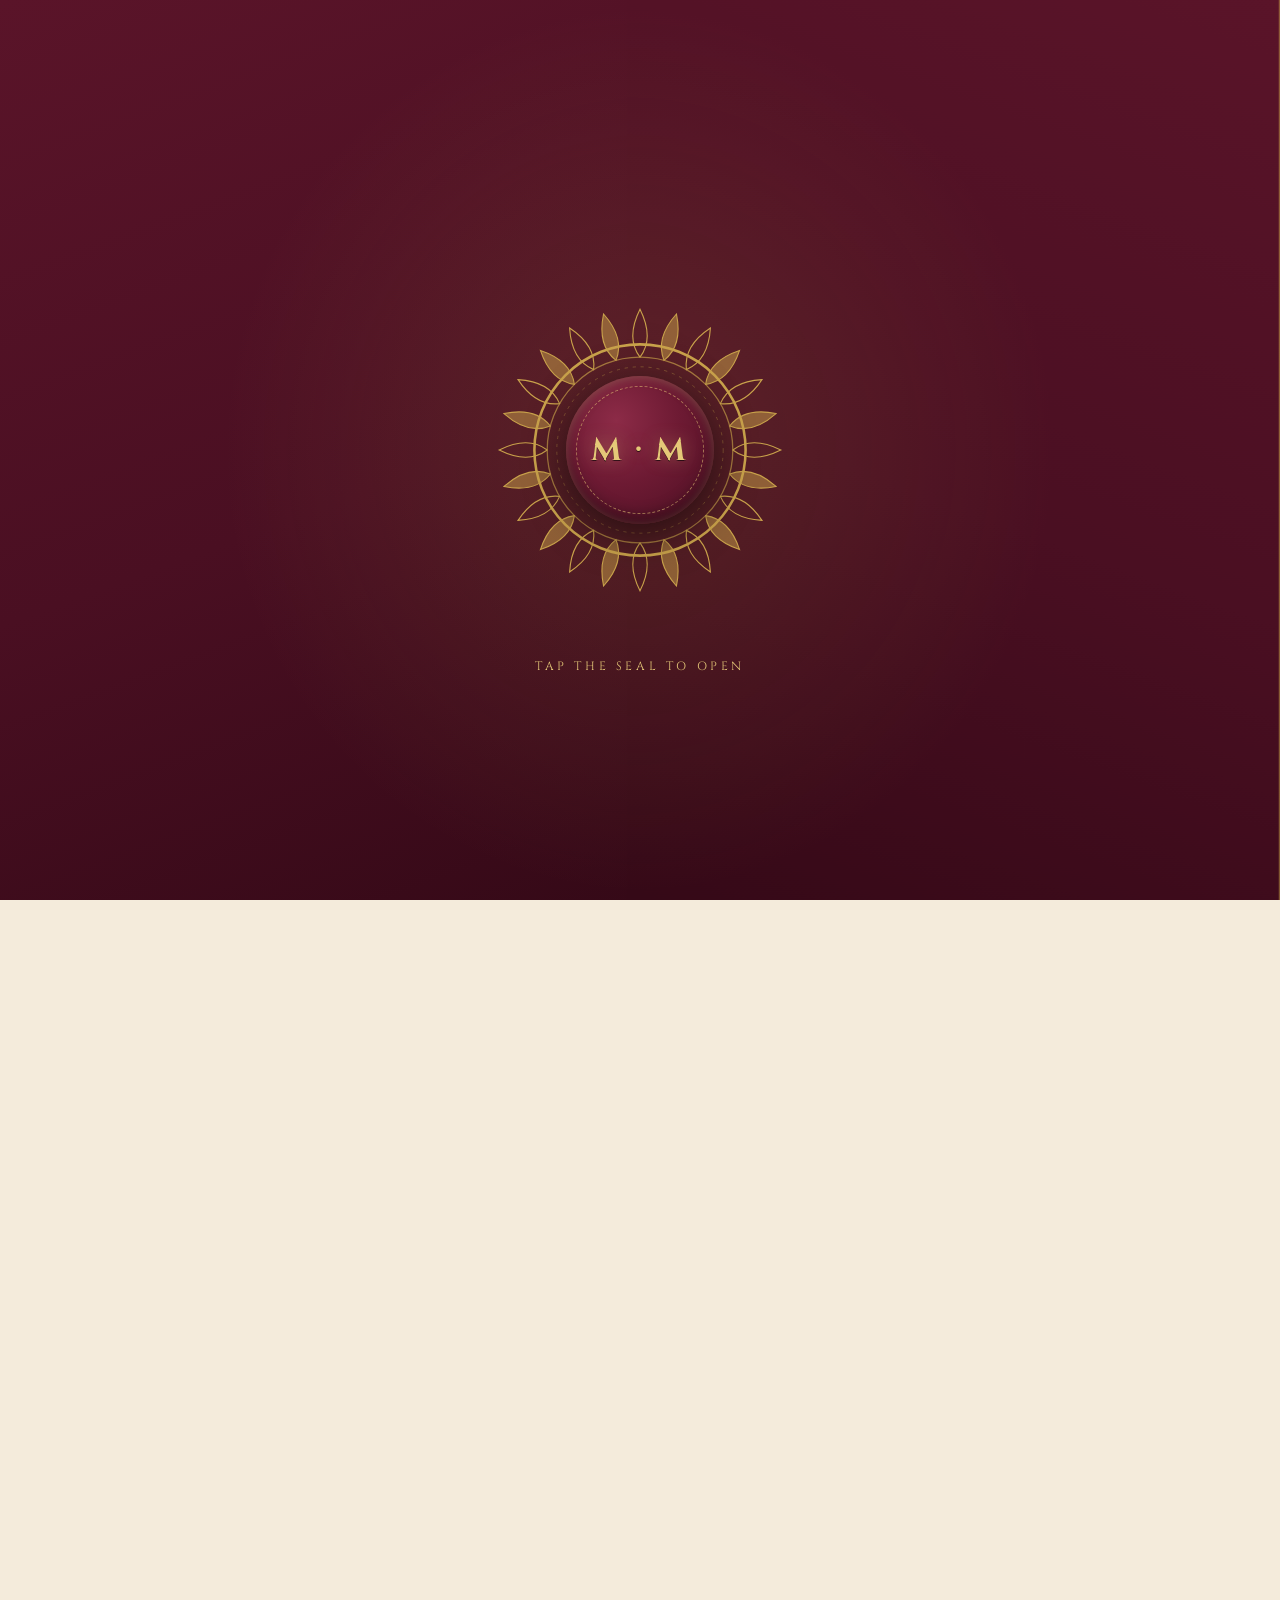
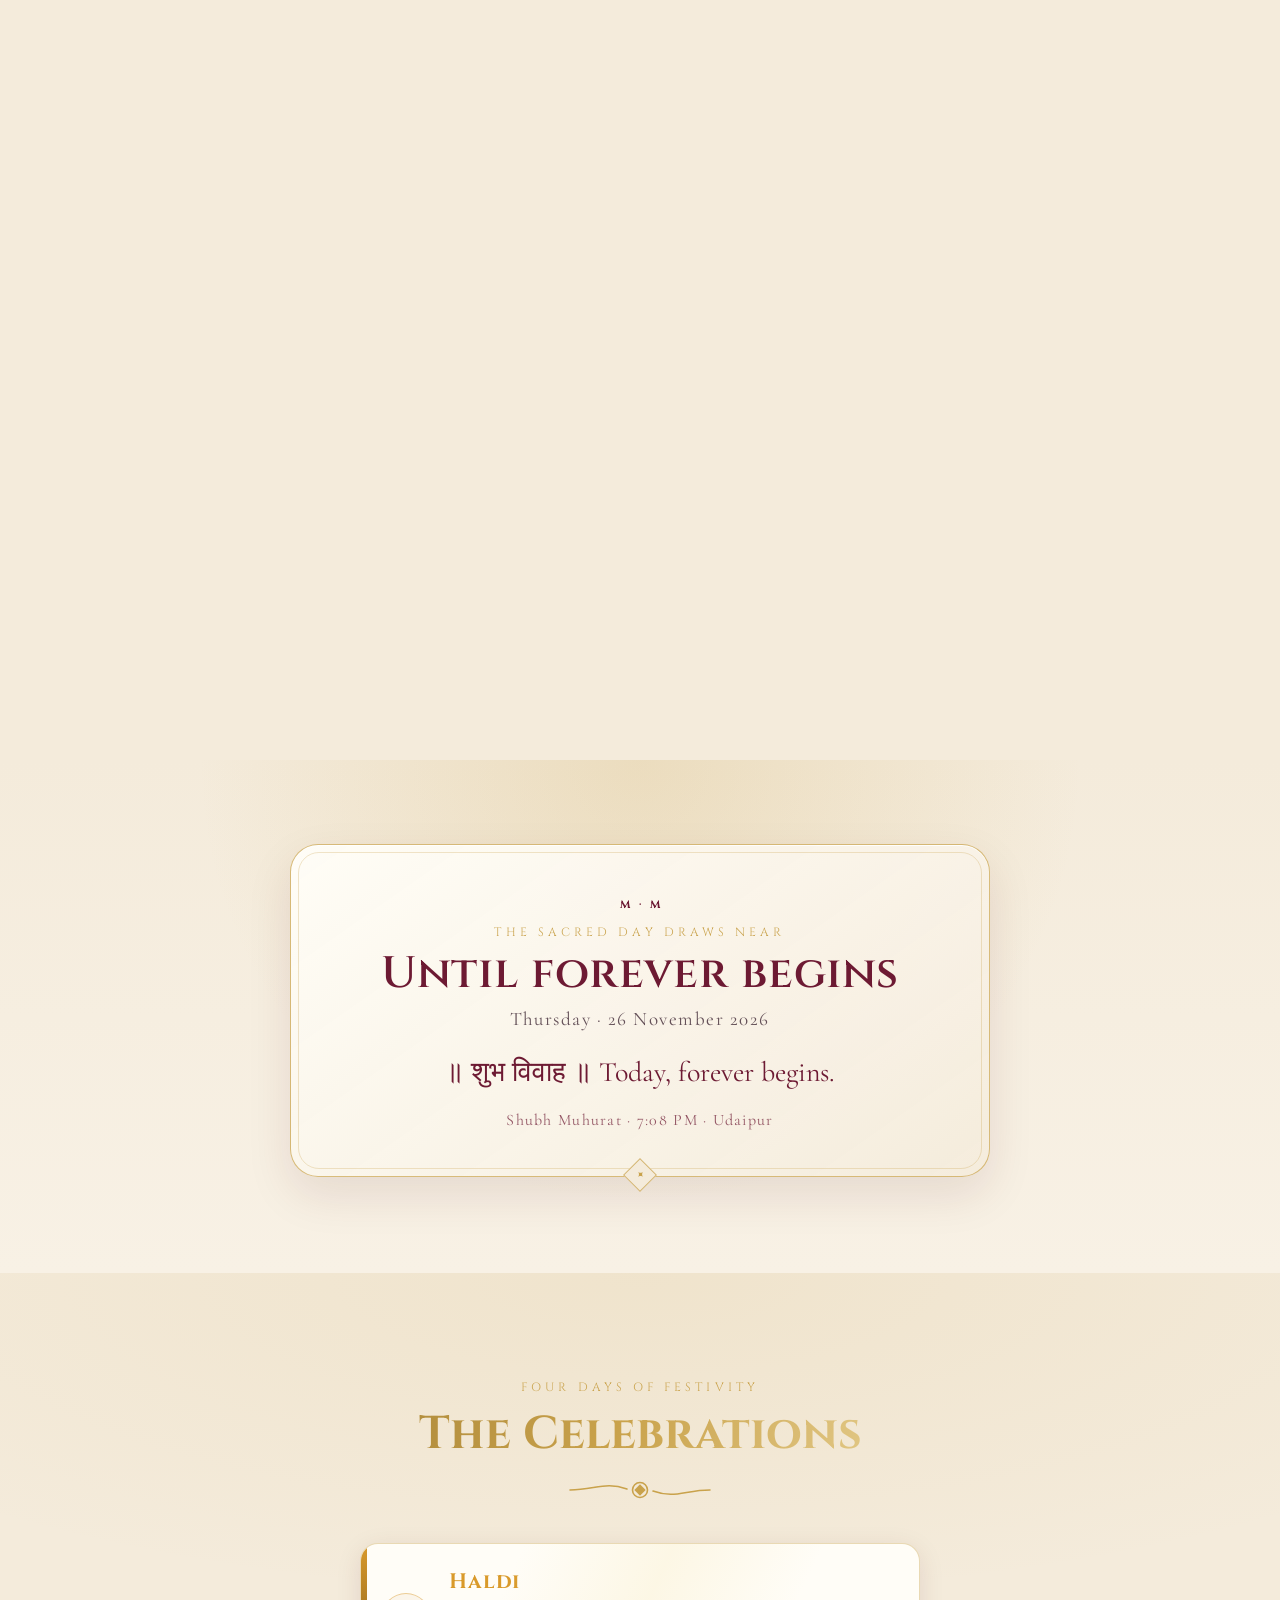
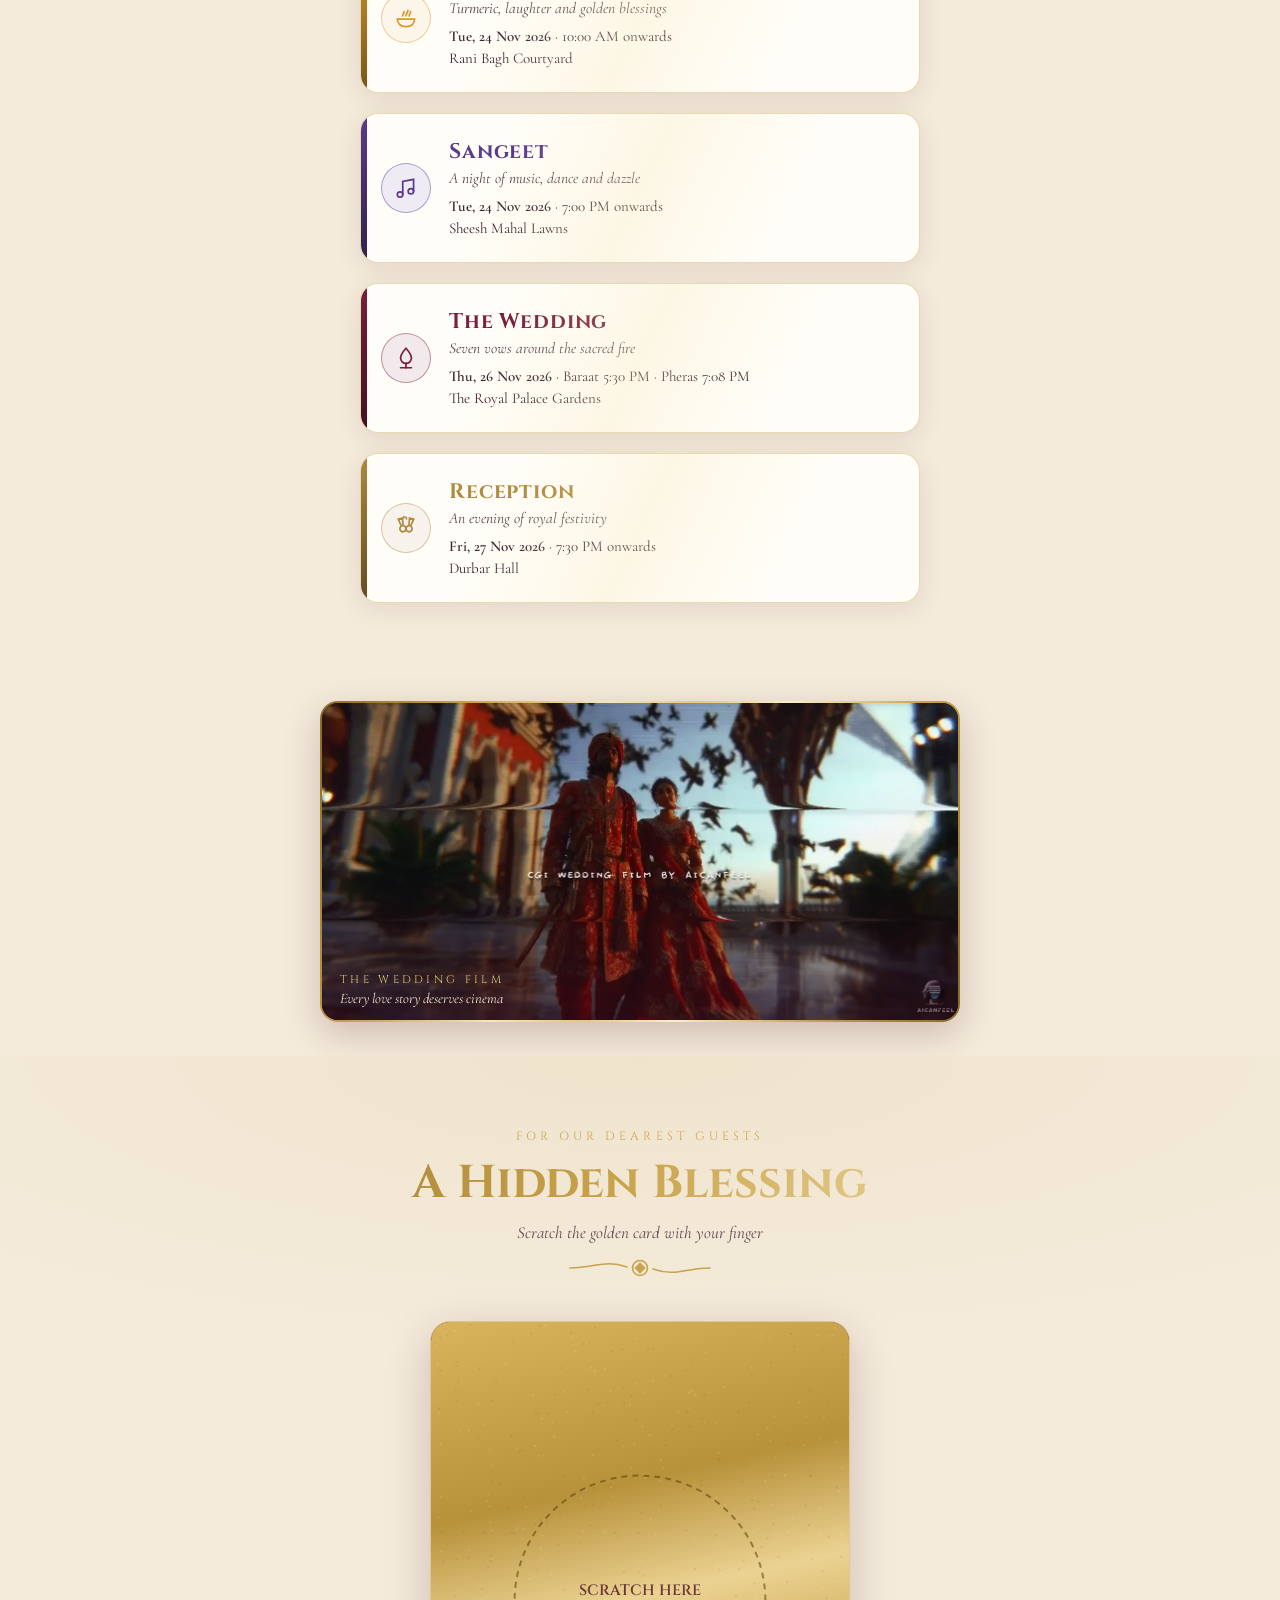
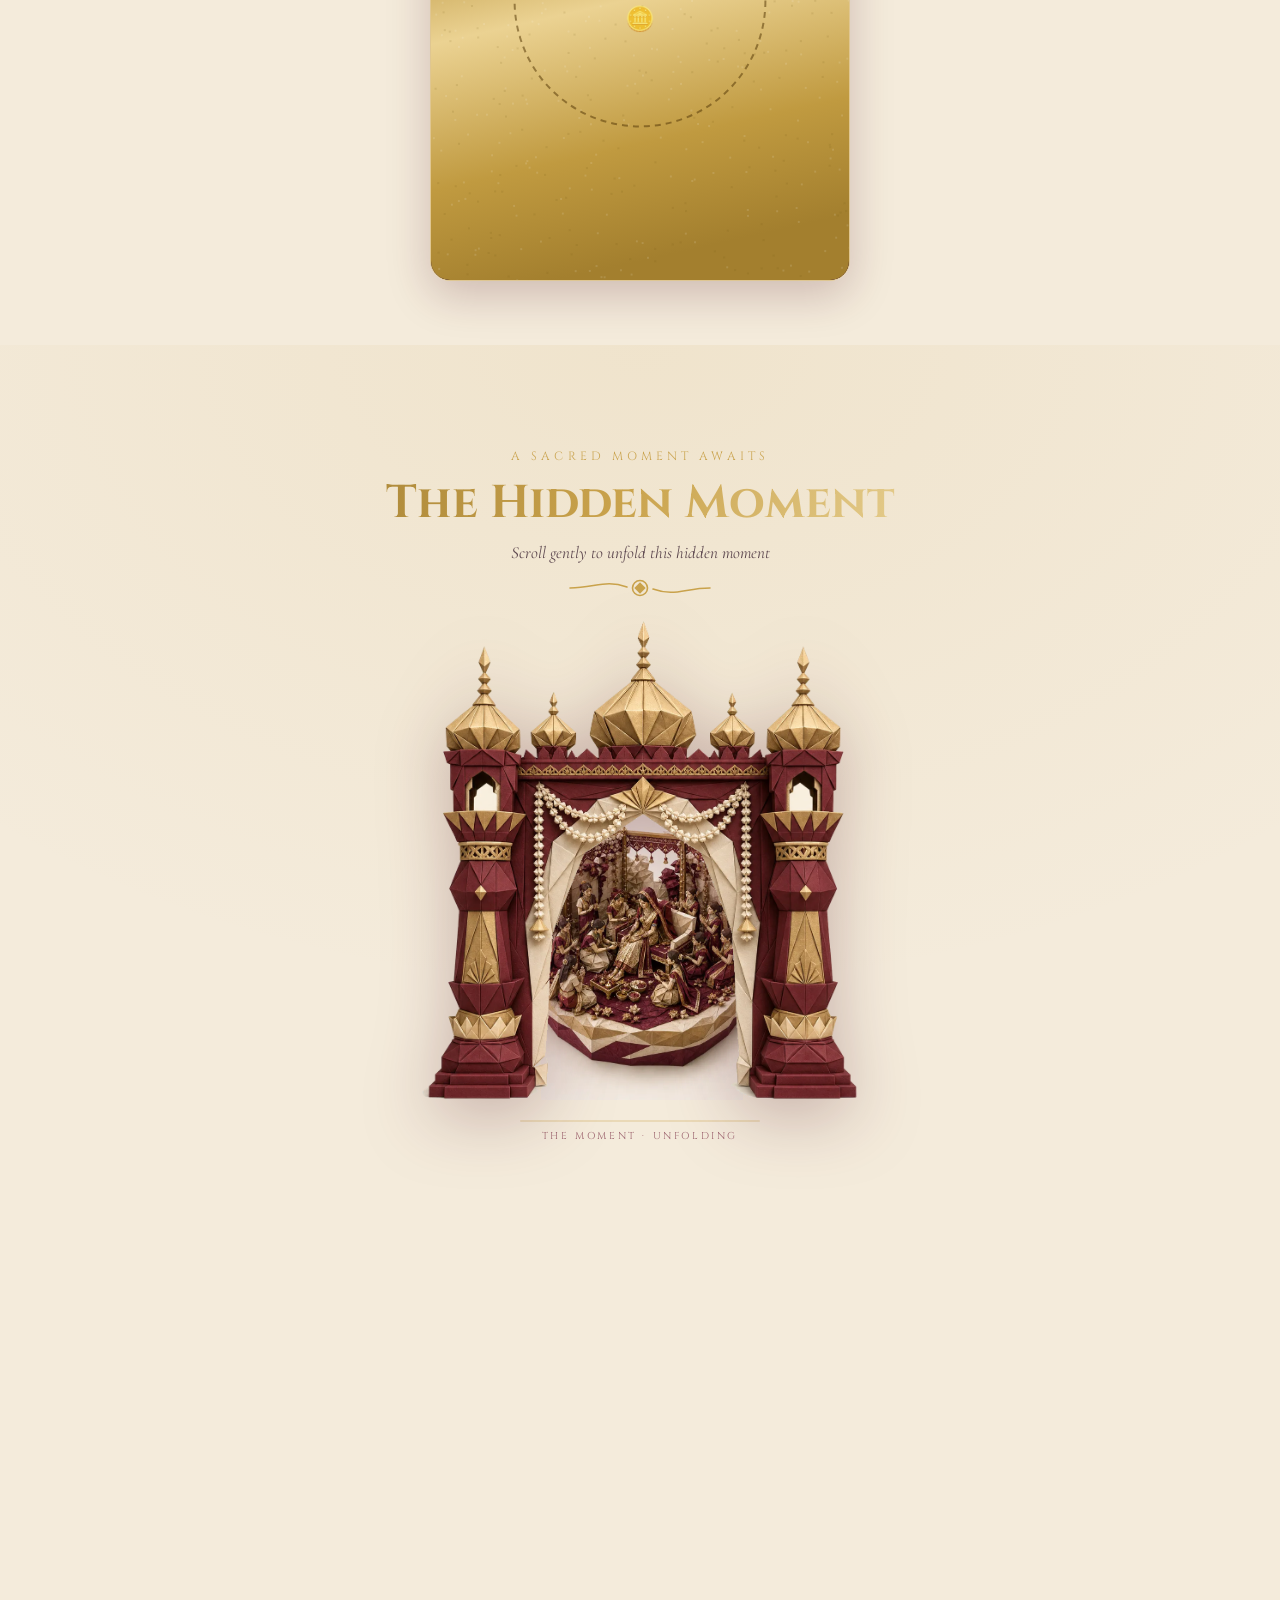
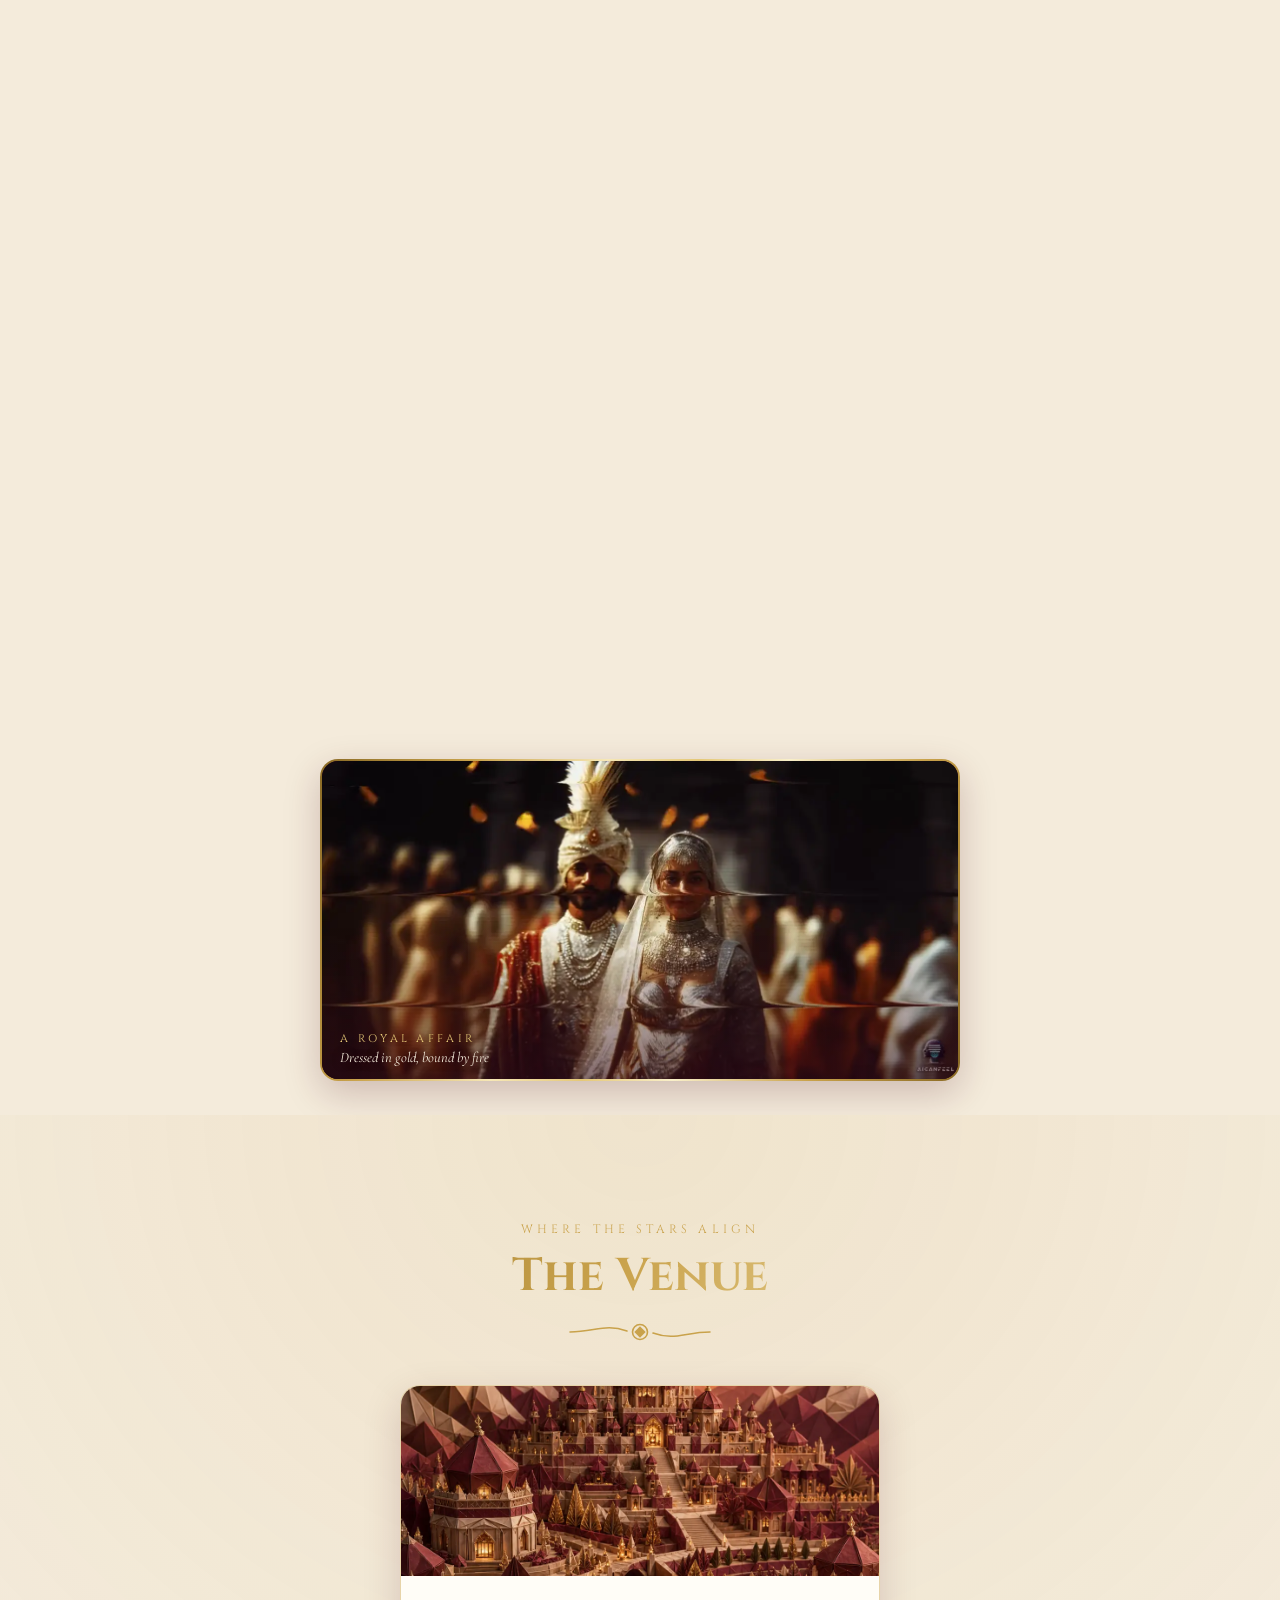
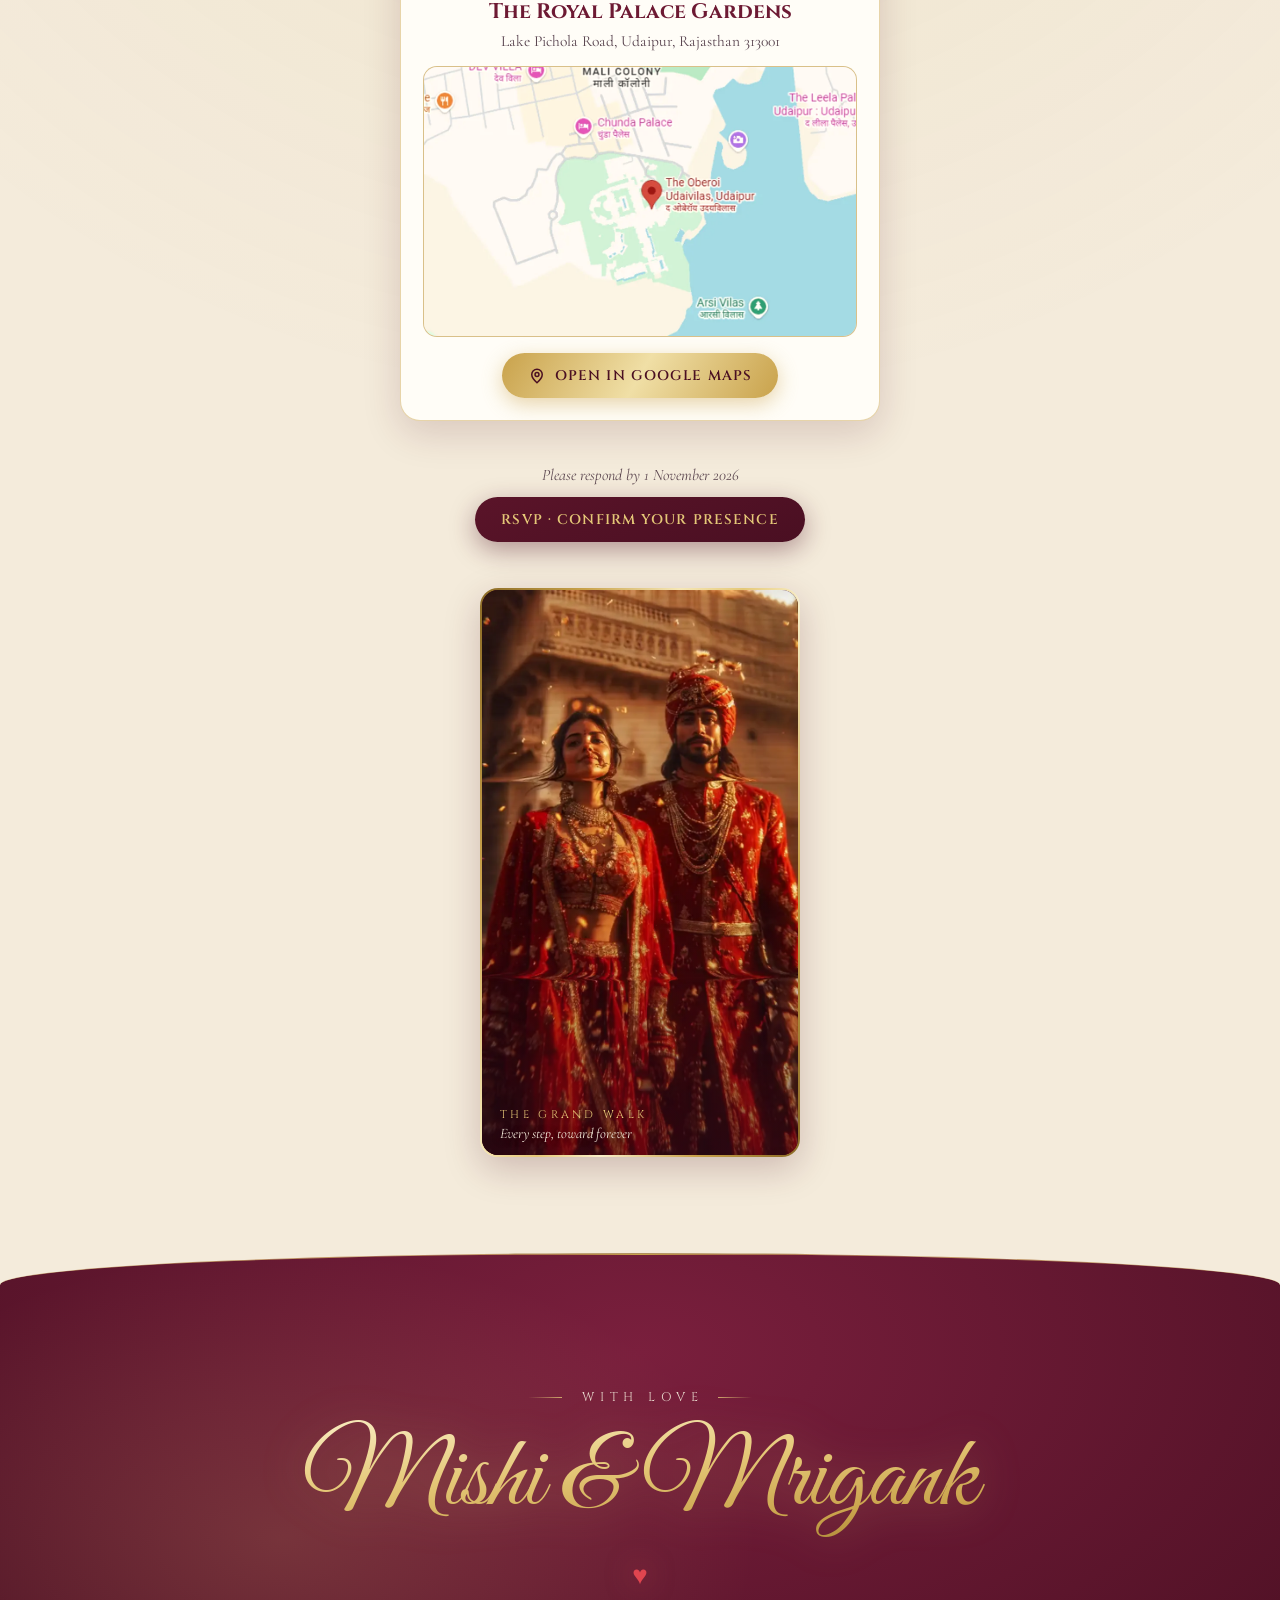
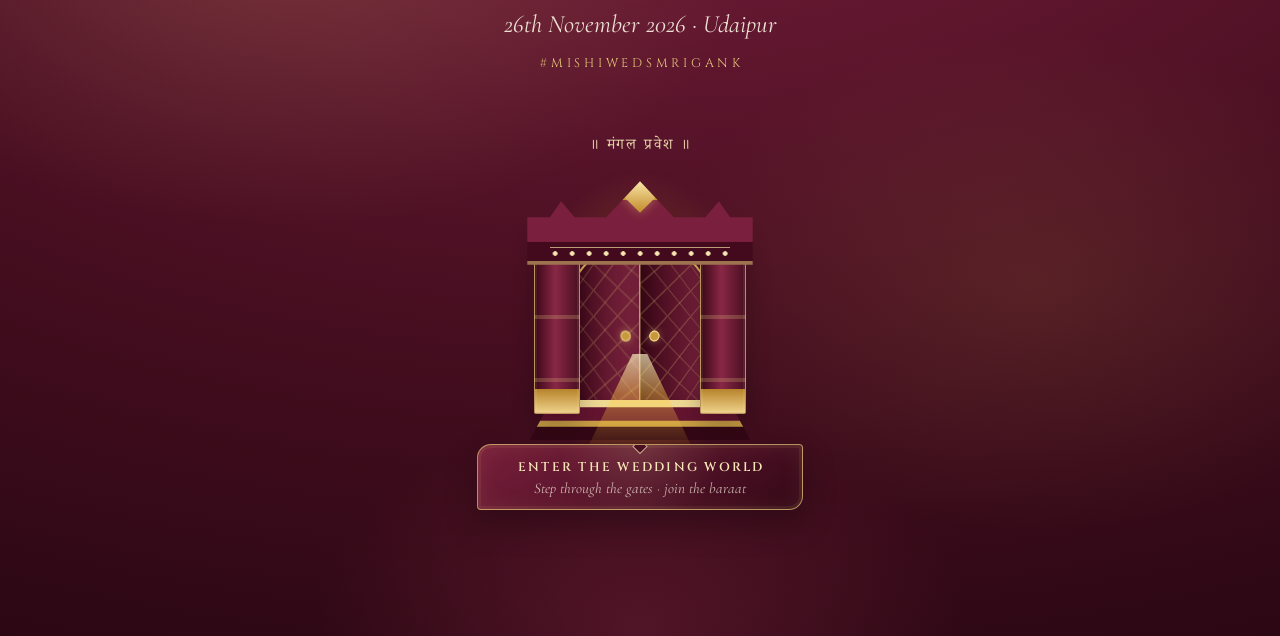
==== commit 867ceca5: "Add safe opening retry state" ====
--- a/index.html
+++ b/index.html
@@ -12,7 +12,7 @@
 <link rel="preconnect" href="https://fonts.googleapis.com">
 <link rel="preconnect" href="https://fonts.gstatic.com" crossorigin>
 <link href="https://fonts.googleapis.com/css2?family=Cinzel:wght@400;600;700&family=Cormorant+Garamond:ital,wght@0,400;0,500;0,600;1,400&family=Noto+Serif+Devanagari:wght@400;600&family=Great+Vibes&display=swap" rel="stylesheet">
-<link rel="stylesheet" href="styles.css?v=20260720-story">
+<link rel="stylesheet" href="styles.css?v=20260720-runway">
 </head>
 <body class="is-loading">
 
@@ -34,7 +34,8 @@
       <span class="seal-monogram">M · M</span>
       <span class="seal-rim"></span>
     </button>
-    <p id="loader-status"><span id="loader-copy">Preparing the baraat…</span> <span id="loader-pct">0%</span></p>
+    <p id="loader-status" role="status" aria-live="polite"><span id="loader-copy">Preparing the baraat…</span> <span id="loader-pct">0%</span></p>
+    <button id="loader-retry" class="hidden" type="button">Retry preparation</button>
     <p id="loader-tap" class="hidden">Tap the seal to open</p>
   </div>
 </div>
@@ -254,6 +255,6 @@
 </div>
 
 <script src="config.js?v=20260719-lean"></script>
-<script src="app.js?v=20260720-story"></script>
+<script src="app.js?v=20260720-runway"></script>
 </body>
 </html>
--- a/styles.css
+++ b/styles.css
@@ -150,6 +150,25 @@
   color: var(--gold-soft);
 }
 #loader-tap { animation: fade-blink 1.8s ease-in-out infinite; }
+#loader-retry {
+  position: fixed;
+  left: 50%;
+  bottom: calc(env(safe-area-inset-bottom, 0px) + 24px);
+  z-index: 3;
+  min-height: 44px;
+  padding: 0 20px;
+  transform: translateX(-50%);
+  border: 1px solid rgba(229,200,120,.72);
+  border-radius: 999px;
+  color: var(--gold-soft);
+  background: rgba(53,9,23,.82);
+  font: 600 11px/1 var(--serif-display);
+  letter-spacing: .18em;
+  text-transform: uppercase;
+  white-space: nowrap;
+  touch-action: manipulation;
+}
+#loader-retry:active { background: rgba(109,26,51,.96); }
 @keyframes fade-blink { 0%,100% { opacity: .55; } 50% { opacity: 1; } }
 
 /* ═══════════════ PETALS ═══════════════ */
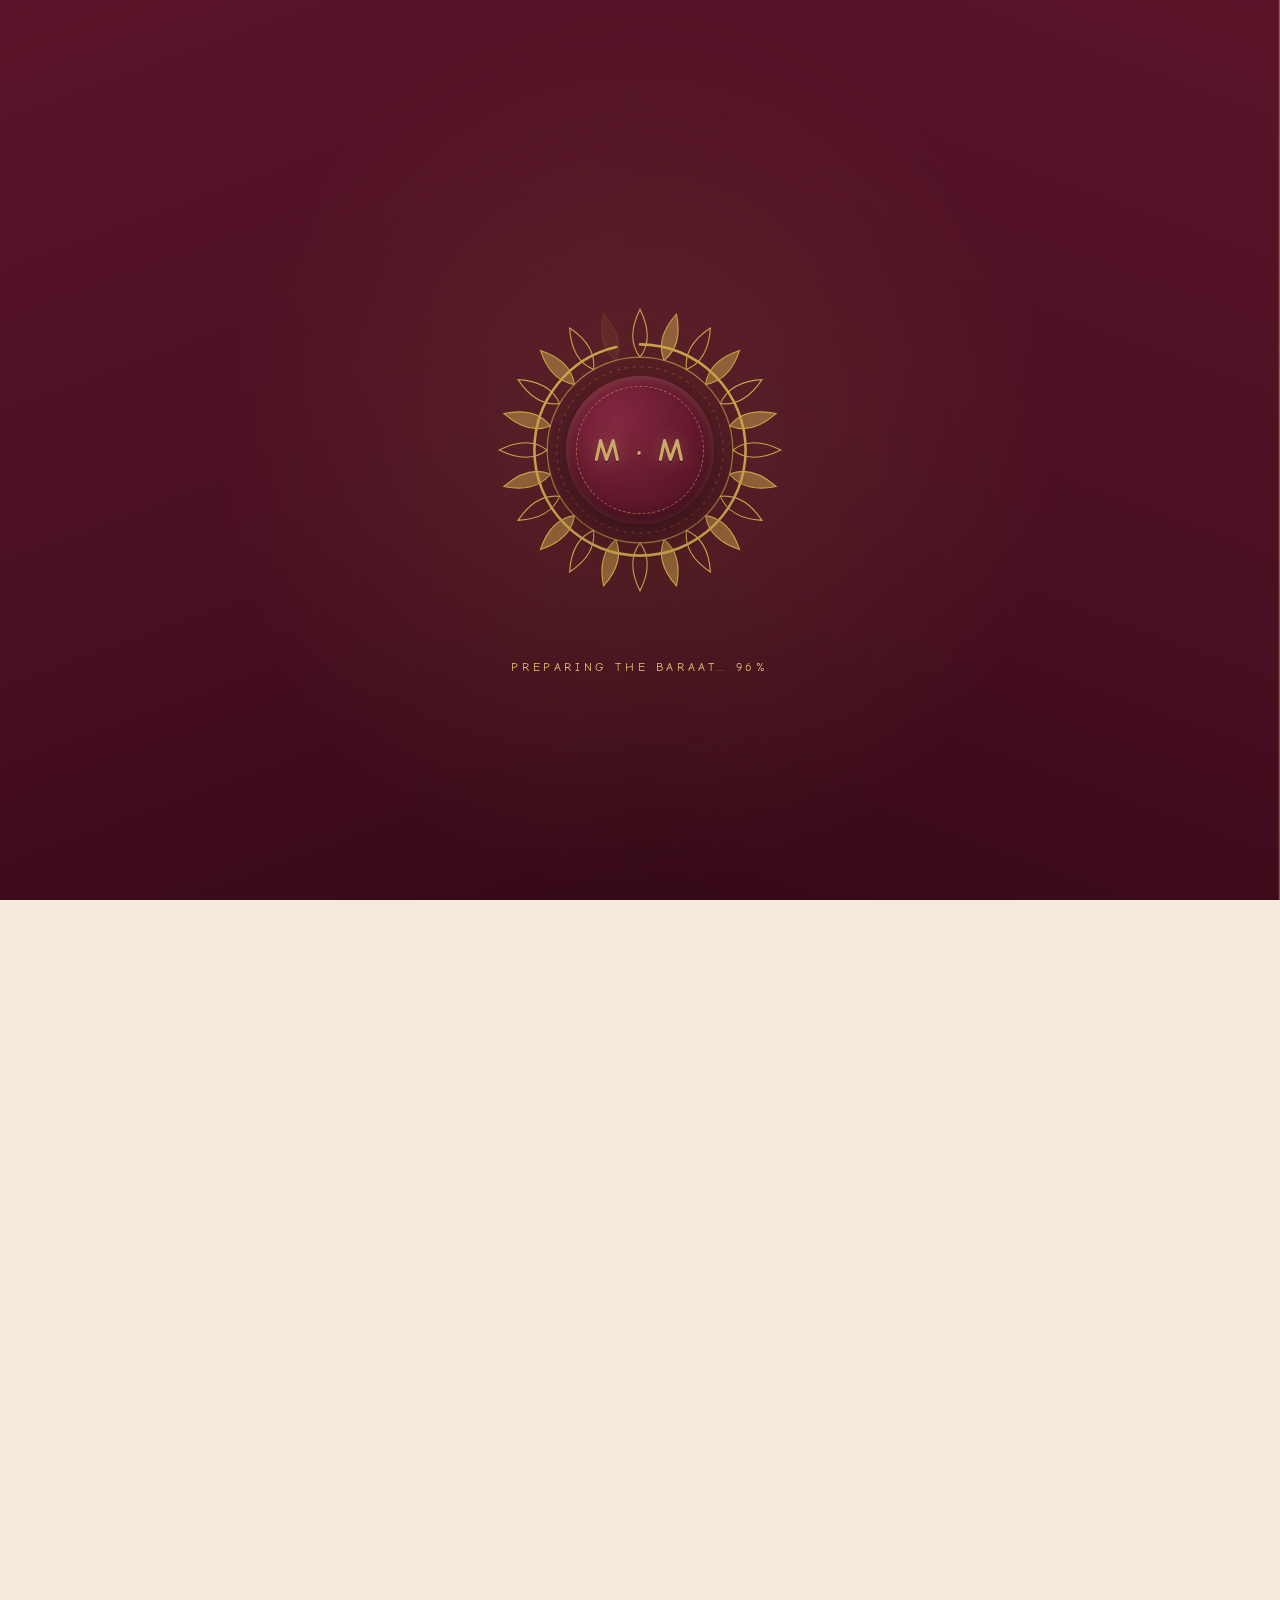
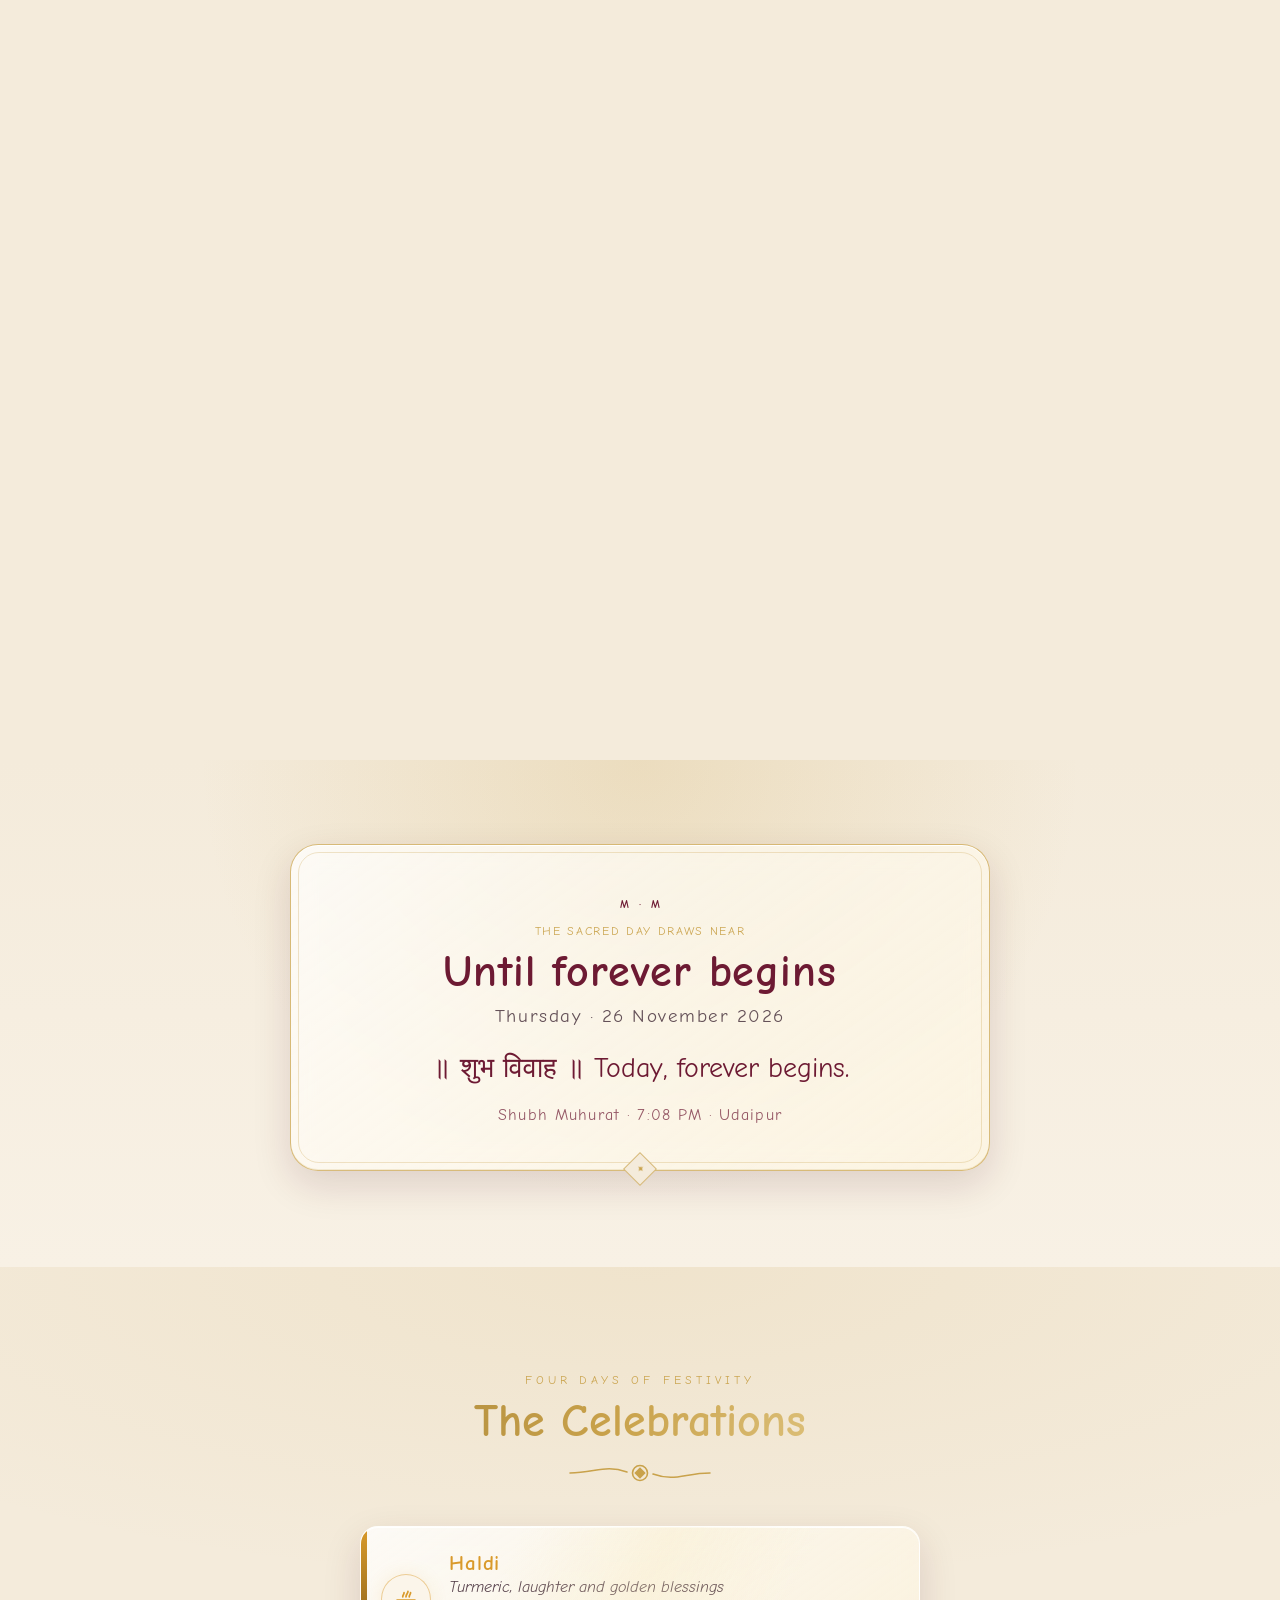
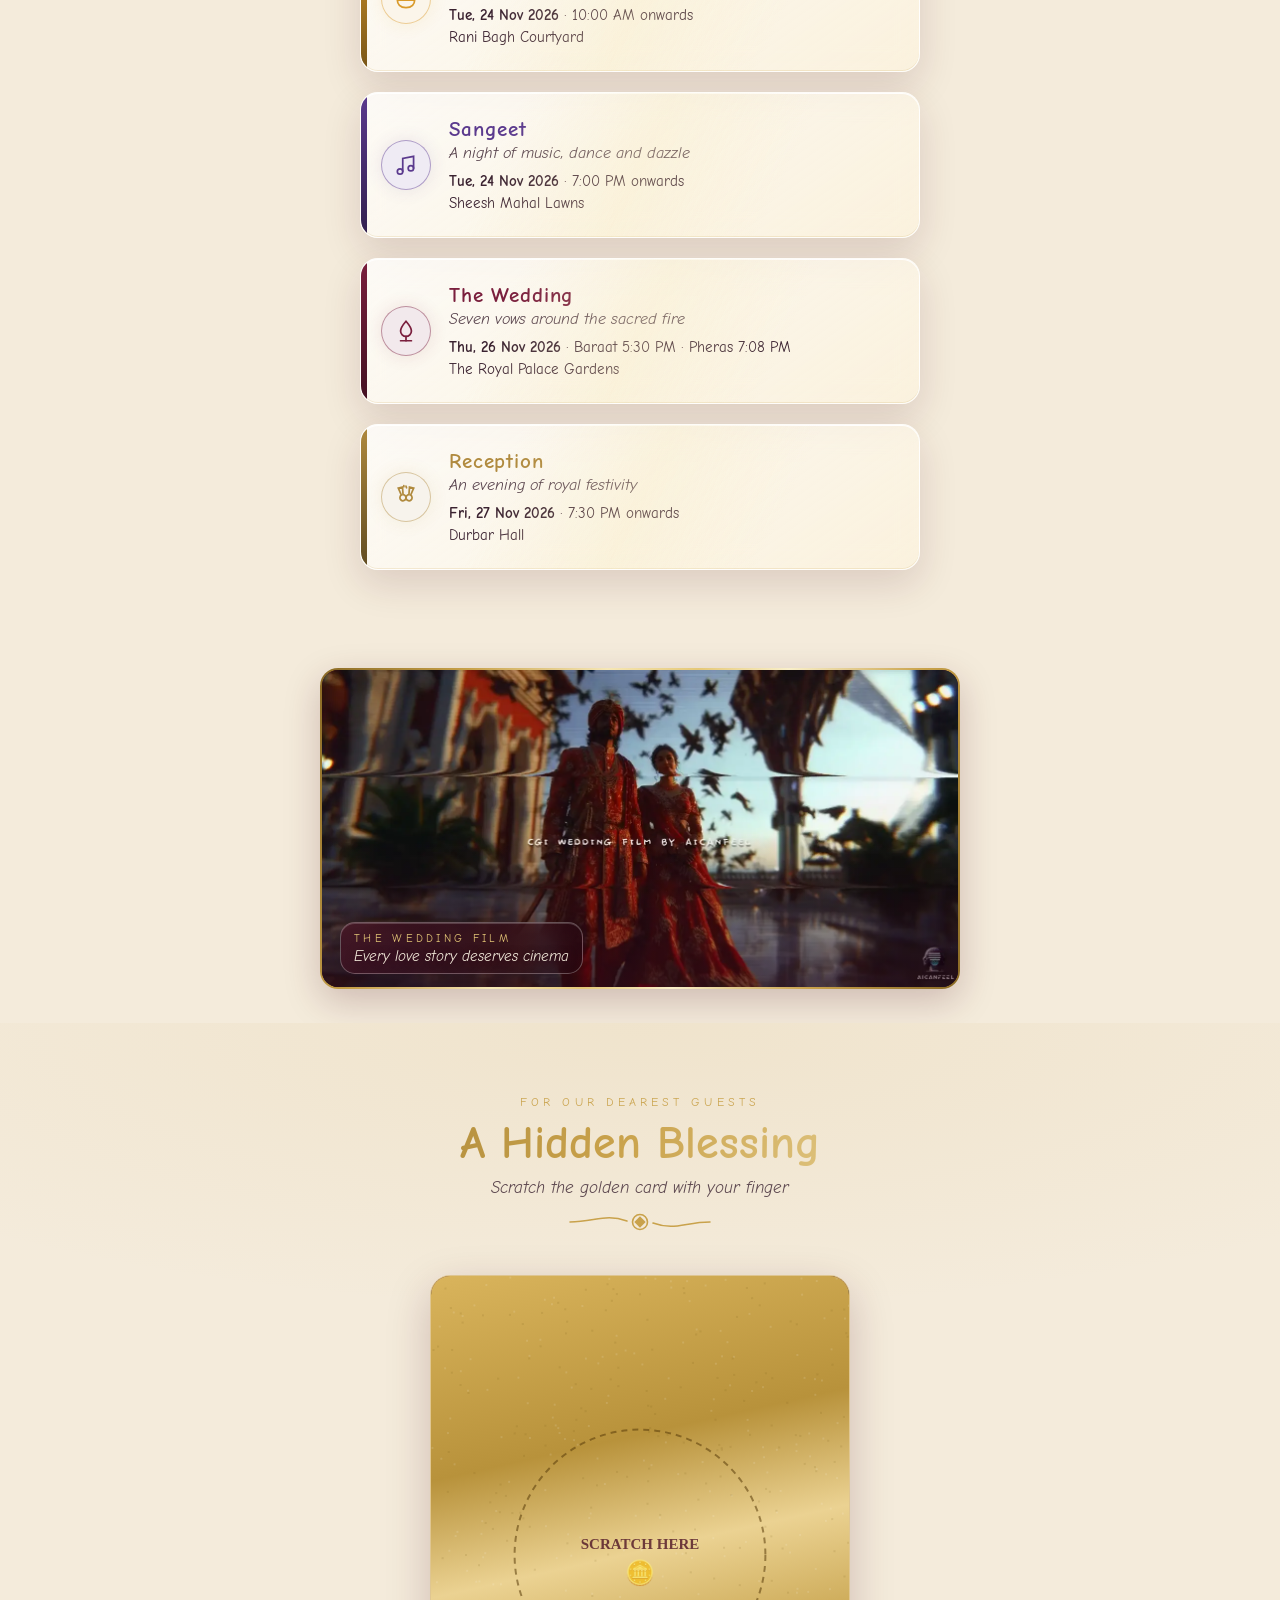
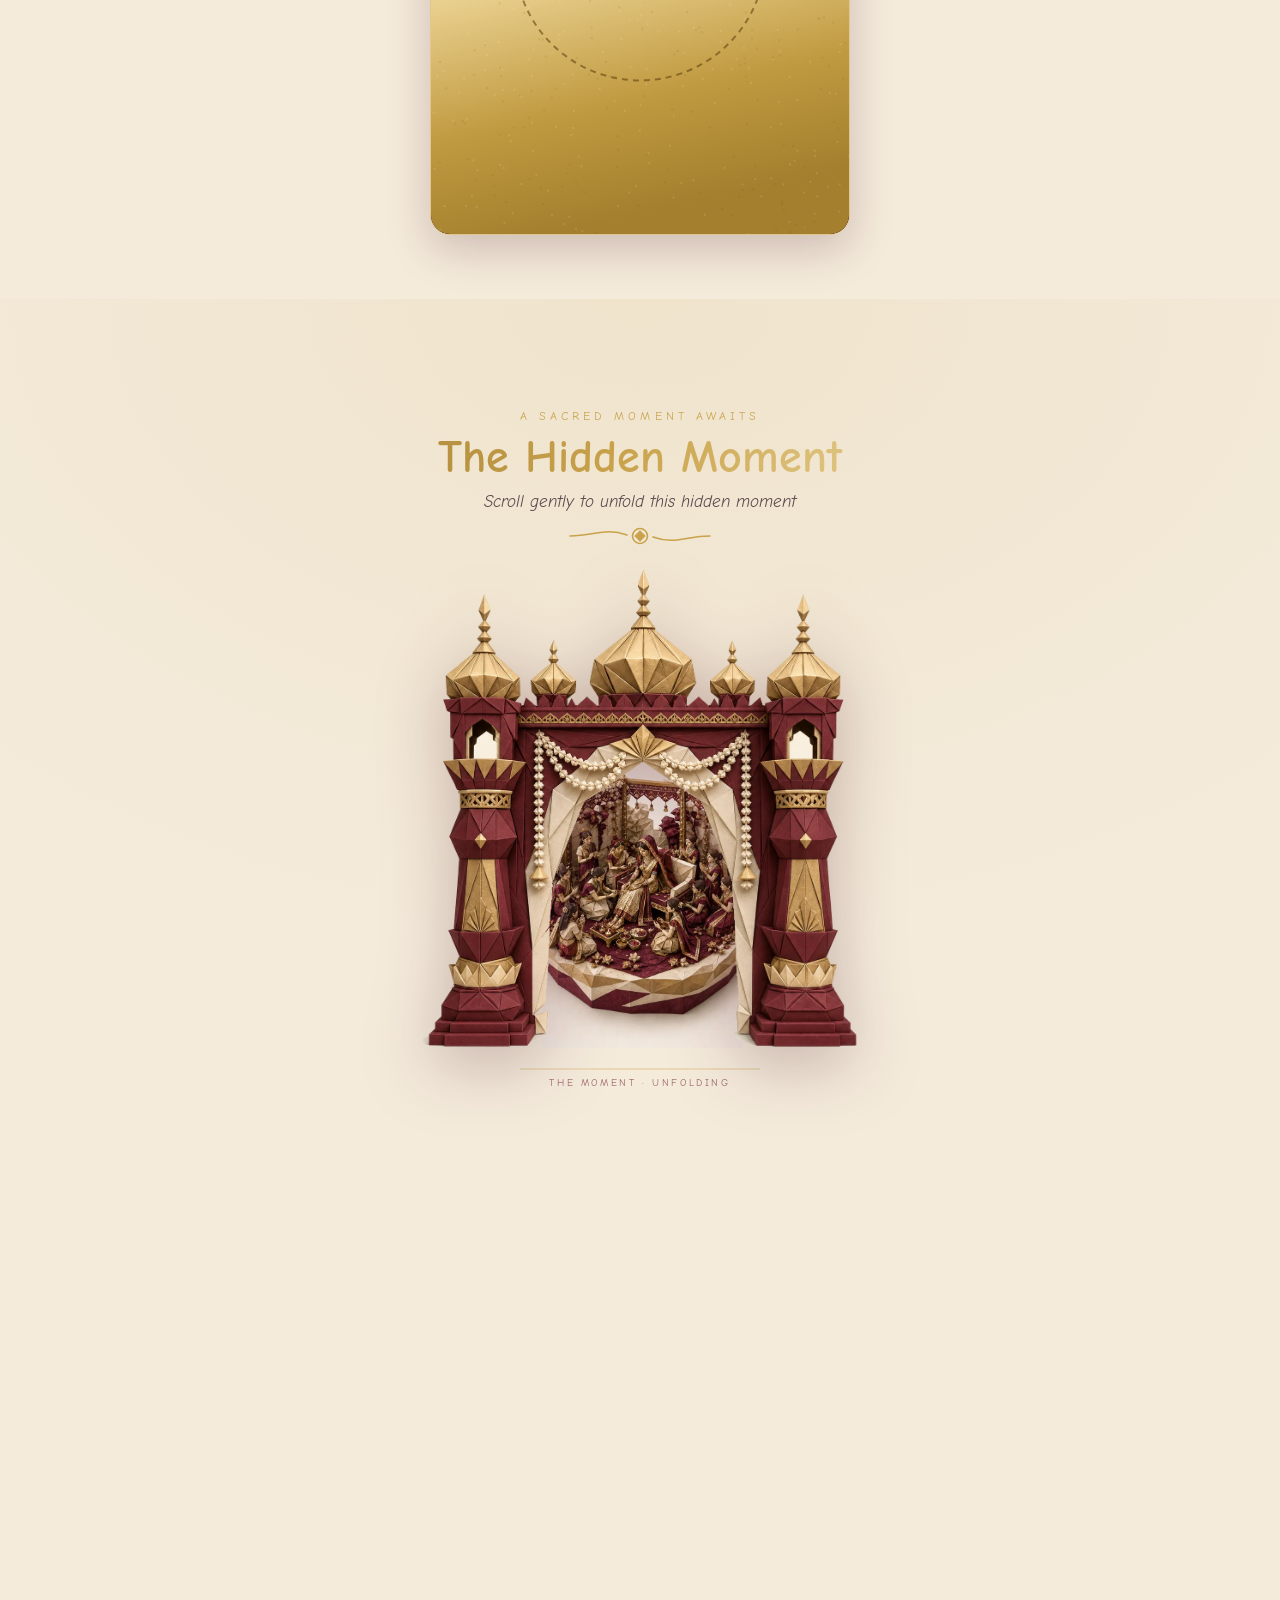
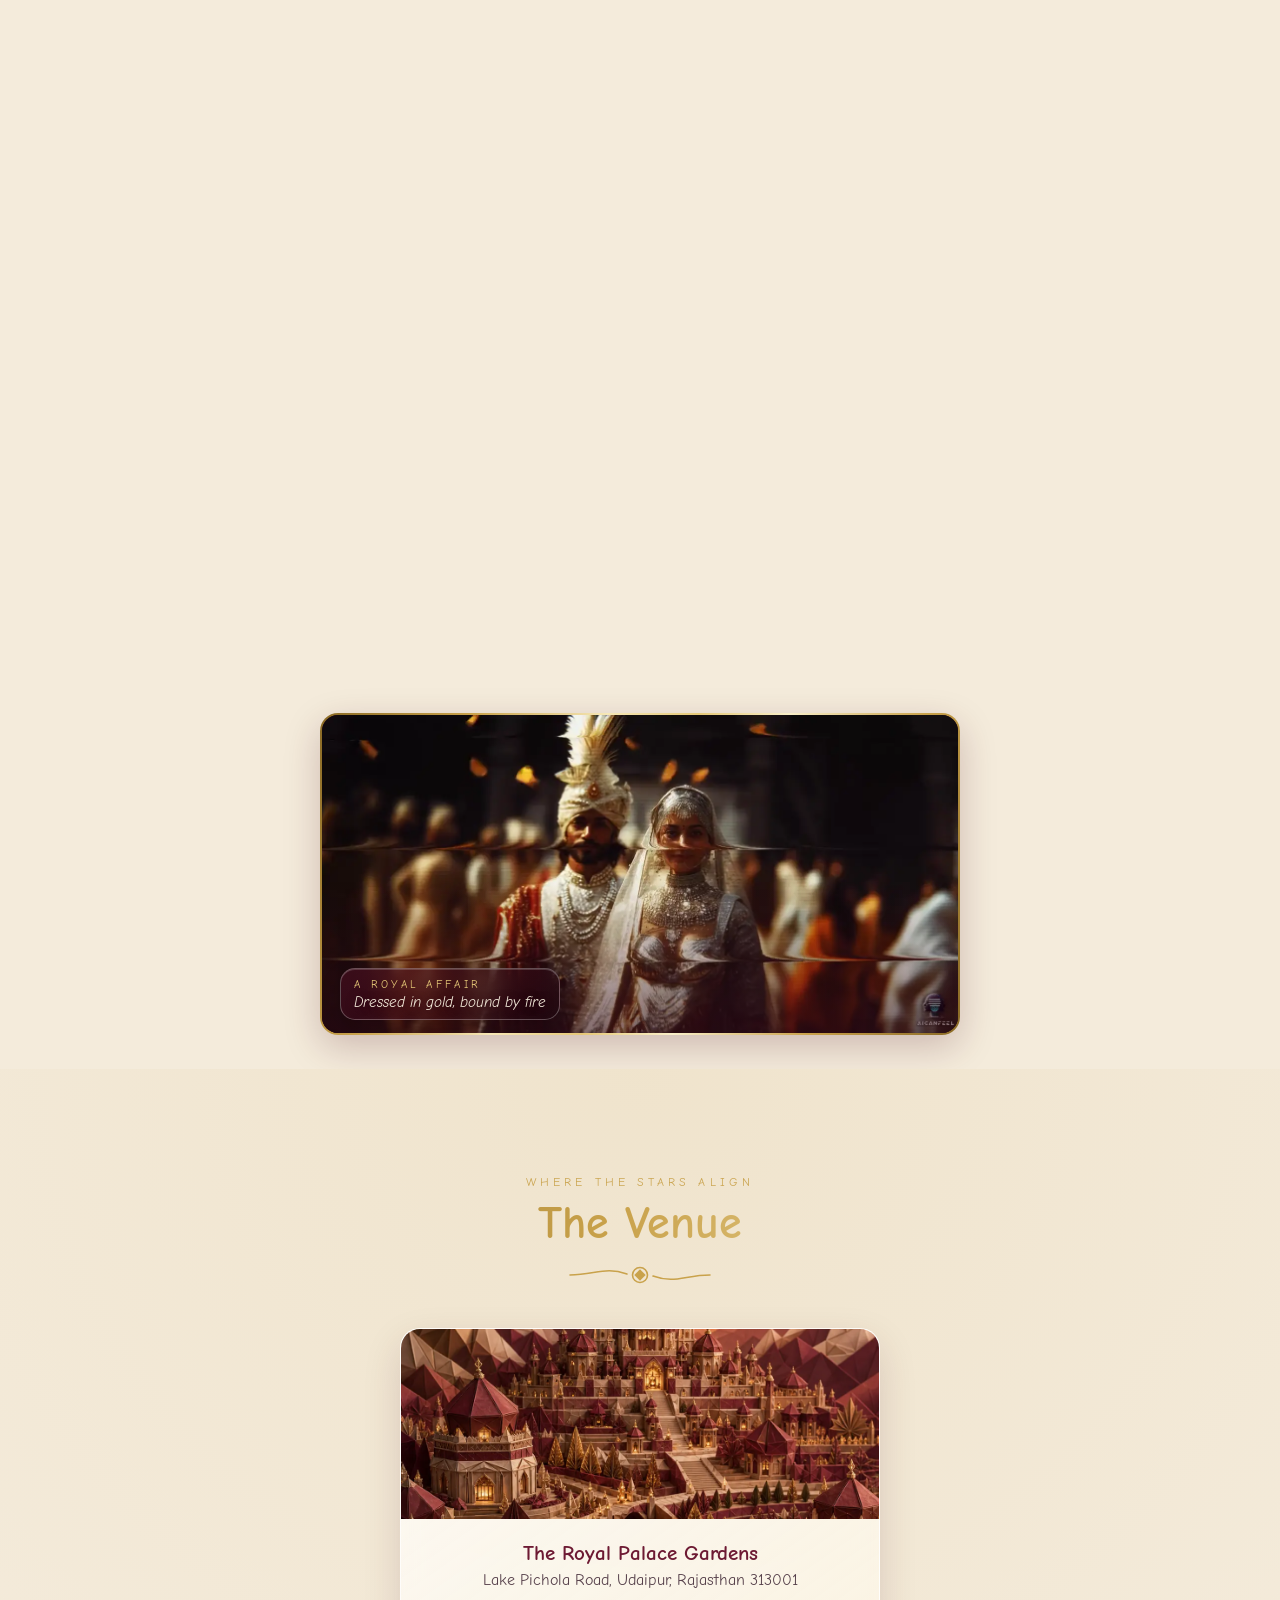
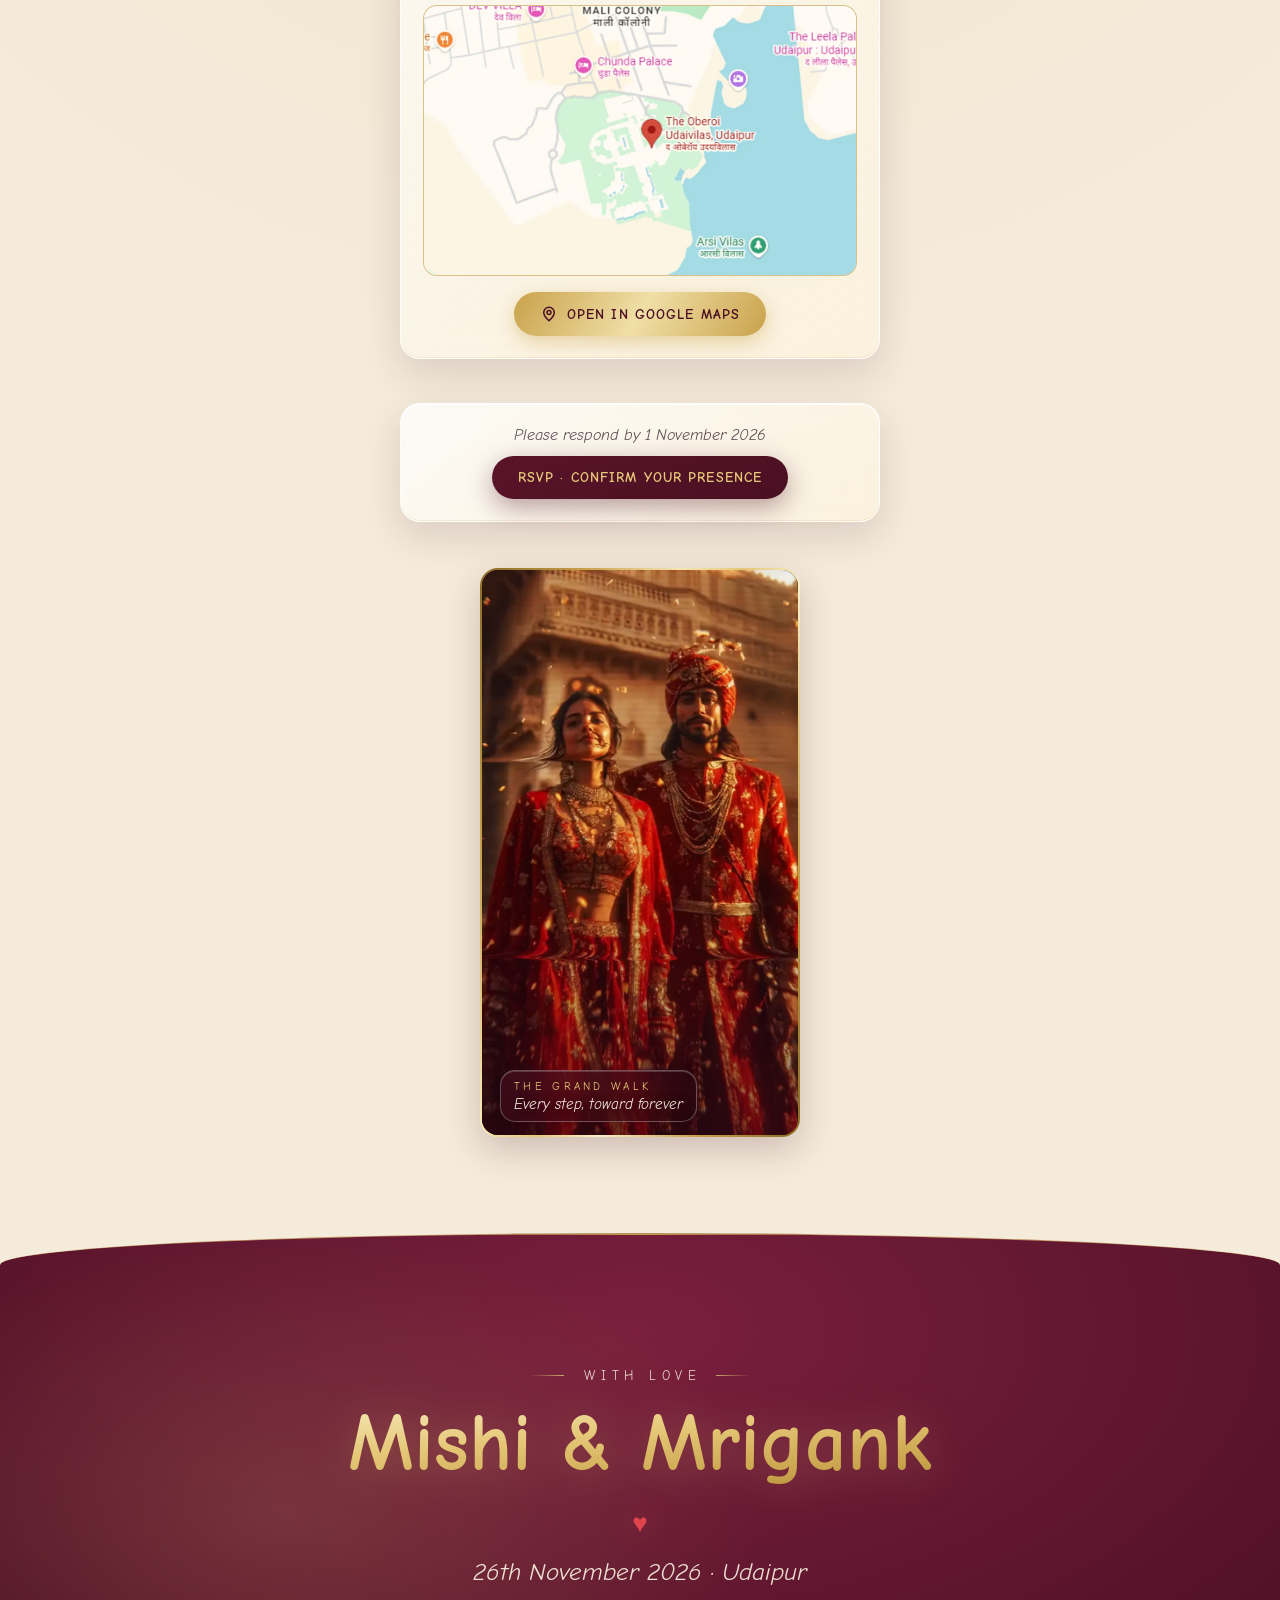
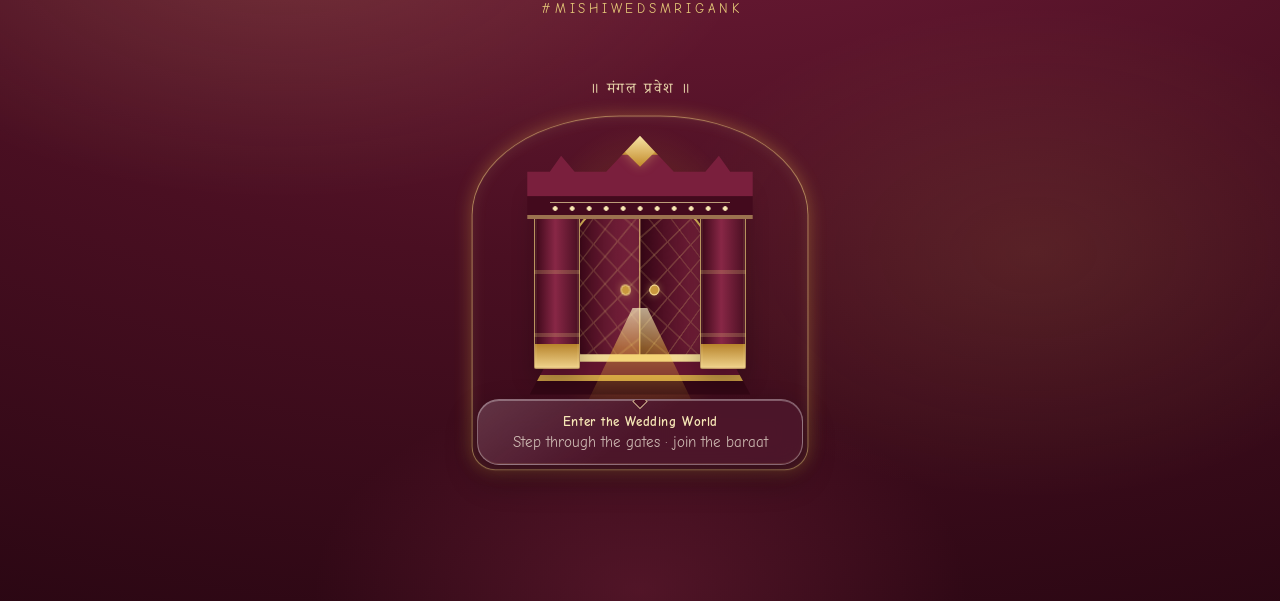
==== commit 8efbeaf7: "Polish invitation glass UI and baraat camera" ====
--- a/index.html
+++ b/index.html
@@ -11,8 +11,8 @@
 <meta property="og:image" content="assets/stills/world.webp">
 <link rel="preconnect" href="https://fonts.googleapis.com">
 <link rel="preconnect" href="https://fonts.gstatic.com" crossorigin>
-<link href="https://fonts.googleapis.com/css2?family=Cinzel:wght@400;600;700&family=Cormorant+Garamond:ital,wght@0,400;0,500;0,600;1,400&family=Noto+Serif+Devanagari:wght@400;600&family=Great+Vibes&display=swap" rel="stylesheet">
-<link rel="stylesheet" href="styles.css?v=20260720-runway">
+<link href="https://fonts.googleapis.com/css2?family=Comic+Neue:ital,wght@0,400;0,700;1,400&family=Noto+Serif+Devanagari:wght@400;600&display=swap" rel="stylesheet">
+<link rel="stylesheet" href="styles.css?v=20260720-glass">
 </head>
 <body class="is-loading">
 
@@ -74,10 +74,12 @@
 
     <!-- One permanent message: the imagery moves, the invitation remains serene. -->
     <div class="beat beat-static">
-      <p class="eyebrow">॥ शुभ विवाह ॥</p>
-      <h1 class="names gold-foil">Mishi <span class="amp">♥</span> Mrigank</h1>
-      <p class="hero-vow">Two souls · Seven vows · One forever</p>
-      <div class="scroll-hint" aria-hidden="true"><span>Scroll to witness their story</span><i class="chev"></i></div>
+      <div class="hero-copy-glass">
+        <p class="eyebrow">॥ शुभ विवाह ॥</p>
+        <h1 class="names"><span class="name-word">Mishi</span> <span class="amp">♥</span> <span class="name-word">Mrigank</span></h1>
+        <p class="hero-vow">Two souls · Seven vows · One forever</p>
+        <div class="scroll-hint" aria-hidden="true"><span>Scroll to witness their story</span><i class="chev"></i></div>
+      </div>
     </div>
   </div>
 </section>
@@ -255,6 +257,6 @@
 </div>
 
 <script src="config.js?v=20260719-lean"></script>
-<script src="app.js?v=20260720-runway"></script>
+<script src="app.js?v=20260720-glass"></script>
 </body>
 </html>
--- a/styles.css
+++ b/styles.css
@@ -11,9 +11,12 @@
   --ivory: #F4EBDB;
   --ink: #3A2230;
   --vh: 1vh; /* corrected by JS to avoid URL-bar jumps */
-  --serif-display: "Cinzel", serif;
-  --serif-body: "Cormorant Garamond", serif;
+  --serif-display: "Comic Neue", "Chalkboard SE", "Comic Sans MS", "Segoe Print", cursive;
+  --serif-body: "Comic Neue", "Chalkboard SE", "Comic Sans MS", "Segoe Print", cursive;
   --serif-dev: "Noto Serif Devanagari", serif;
+  --glass-fill: linear-gradient(145deg, rgba(255,255,255,.76), rgba(255,247,225,.54));
+  --glass-stroke: rgba(255,255,255,.78);
+  --glass-shadow: 0 14px 38px rgba(74,15,34,.14), inset 0 1px 0 rgba(255,255,255,.9), inset 0 -1px 0 rgba(201,162,75,.18);
 }
 
 * { margin: 0; padding: 0; box-sizing: border-box; }
@@ -55,17 +58,18 @@
   -webkit-background-clip: text;
   background-clip: text;
   color: transparent;
-  animation: foil-sheen 6.5s ease-in-out infinite;
+  background-position: 50% 0;
 }
 @keyframes foil-sheen {
   0%, 100% { background-position: 0% 0; }
   50%      { background-position: 100% 0; }
 }
+.sec-head.shown .gold-foil { animation: foil-sheen 1.15s ease-out .15s both; }
 
 .eyebrow {
   font-family: var(--serif-display);
   font-size: 12px;
-  letter-spacing: .34em;
+  letter-spacing: .14em;
   text-transform: uppercase;
   color: var(--gold);
   opacity: .95;
@@ -267,7 +271,7 @@
     background: linear-gradient(90deg, transparent, var(--gold));
   }
   .hero-side-name {
-    font-family: "Great Vibes", cursive;
+    font-family: var(--serif-display);
     font-size: clamp(56px, 4.8vw, 92px);
     font-weight: 400;
     letter-spacing: .01em;
@@ -336,7 +340,7 @@
 .crown-chapter {
   font-family: var(--serif-display);
   font-size: 10.5px;
-  letter-spacing: .34em; text-transform: uppercase;
+  letter-spacing: .18em; text-transform: uppercase;
   color: var(--maroon);
   opacity: .85;
 }
@@ -346,7 +350,7 @@
   display: flex; flex-direction: column;
   align-items: center; justify-content: flex-end;
   text-align: center;
-  padding: 0 28px calc(env(safe-area-inset-bottom, 0px) + 9vh);
+  padding: 0 16px calc(env(safe-area-inset-bottom, 0px) + 20px);
   opacity: 0;
   pointer-events: none;
   will-change: opacity, transform;
@@ -359,14 +363,36 @@
   will-change: auto;
 }
 
+.hero-copy-glass {
+  width: min(100%, 560px);
+  padding: 17px 18px 15px;
+  border: 1px solid var(--glass-stroke);
+  border-radius: 26px;
+  background:
+    linear-gradient(145deg, rgba(255,255,255,.78), rgba(255,244,215,.58) 54%, rgba(244,235,219,.72));
+  box-shadow: var(--glass-shadow), 0 18px 44px rgba(46,8,22,.16);
+  opacity: 0;
+  transform: translate3d(0, 18px, 0) scale(.985);
+  transition: opacity .75s ease .16s, transform .8s cubic-bezier(.2,.75,.25,1) .16s;
+}
+#hero.entered .hero-copy-glass {
+  opacity: 1;
+  transform: none;
+}
+
 .names {
   font-family: var(--serif-display);
   font-weight: 700;
-  font-size: clamp(38px, 11vw, 64px);
+  font-size: clamp(29px, 8.4vw, 60px);
   line-height: 1.08;
-  margin: 10px 0 6px;
-  filter: drop-shadow(0 1px 2px rgba(46,8,22,.6)) drop-shadow(0 3px 16px rgba(46,8,22,.45));
-}
+  margin: 8px 0 5px;
+  color: var(--maroon-deep);
+  letter-spacing: -.02em;
+  white-space: nowrap;
+  text-wrap: nowrap;
+  text-shadow: 0 1px 0 rgba(255,255,255,.72);
+}
+.name-word { display: inline-block; }
 /* Cinematic letter-cascade entrance for the names */
 .names .ltr {
   display: inline-block;
@@ -381,18 +407,18 @@
 @keyframes ltr-in {
   to { opacity: 1; transform: none; filter: blur(0); }
 }
-.amp { font-size: .6em; vertical-align: .18em; }
+.amp { font-size: .6em; vertical-align: .18em; color: var(--gold); }
 .beat .eyebrow {
-  color: var(--gold-soft);
-  text-shadow: 0 1px 2px rgba(46,8,22,.9), 0 2px 12px rgba(46,8,22,.7);
+  color: var(--maroon);
+  text-shadow: none;
 }
 .hero-vow {
-  margin: 2px 0 18px;
-  font-size: clamp(16px, 4.5vw, 21px);
+  margin: 2px 0 13px;
+  font-size: clamp(14px, 3.9vw, 19px);
   line-height: 1.4;
-  letter-spacing: .08em;
-  color: var(--ivory);
-  text-shadow: 0 1px 2px rgba(46,8,22,.9), 0 2px 12px rgba(46,8,22,.65);
+  letter-spacing: .03em;
+  color: rgba(58,34,48,.86);
+  text-shadow: none;
 }
 
 /* Dedicated countdown card */
@@ -411,9 +437,8 @@
   text-align: center;
   border: 1px solid rgba(201,162,75,.72);
   border-radius: 28px;
-  background:
-    linear-gradient(145deg, rgba(255,253,247,.98), rgba(244,235,219,.94));
-  box-shadow: 0 18px 46px rgba(74,15,34,.10), inset 0 1px 0 rgba(255,255,255,.85);
+  background: var(--glass-fill);
+  box-shadow: var(--glass-shadow);
   isolation: isolate;
 }
 .countdown-card::before {
@@ -496,9 +521,9 @@
   margin-top: 4px;
   display: grid; justify-items: center; gap: 6px;
   font-family: var(--serif-display);
-  font-size: 11px; letter-spacing: .3em; text-transform: uppercase;
-  color: var(--ivory);
-  text-shadow: 0 1px 8px rgba(46,8,22,.7);
+  font-size: 10.5px; letter-spacing: .13em; text-transform: none;
+  color: var(--maroon);
+  text-shadow: none;
 }
 .chev {
   width: 10px; height: 10px;
@@ -751,9 +776,9 @@
   position: relative;
   border-radius: 18px;
   padding: 24px 22px 22px 88px;
-  background: #fffdf7;
-  border: 1px solid rgba(201,162,75,.4);
-  box-shadow: 0 6px 26px rgba(74,15,34,.10);
+  background: var(--glass-fill);
+  border: 1px solid var(--glass-stroke);
+  box-shadow: var(--glass-shadow);
   opacity: 0; transform: translateY(46px) scale(.96);
   transition: opacity .8s cubic-bezier(.2,.7,.3,1), transform .8s cubic-bezier(.2,.7,.3,1);
   overflow: hidden;
@@ -787,12 +812,11 @@
   border: 1.5px solid color-mix(in srgb, var(--accent) 45%, transparent);
 }
 .event-ico svg { width: 26px; height: 26px; }
-.event-card.shown .event-ico {
-  animation: ico-glow 4.2s ease-in-out infinite;
-}
+.event-card.shown .event-ico { animation: ico-glow .72s cubic-bezier(.2,.85,.25,1) .18s both; }
 @keyframes ico-glow {
-  0%, 100% { box-shadow: 0 0 0 0 color-mix(in srgb, var(--accent) 0%, transparent); }
-  50%      { box-shadow: 0 0 0 7px color-mix(in srgb, var(--accent) 14%, transparent); }
+  0% { transform: translateY(-50%) scale(.82); box-shadow: 0 0 0 0 color-mix(in srgb, var(--accent) 0%, transparent); }
+  58% { transform: translateY(-50%) scale(1.08); box-shadow: 0 0 0 7px color-mix(in srgb, var(--accent) 14%, transparent); }
+  100% { transform: translateY(-50%) scale(1); box-shadow: 0 0 18px color-mix(in srgb, var(--accent) 12%, transparent); }
 }
 .event-name {
   font-family: var(--serif-display);
@@ -871,9 +895,9 @@
 .venue-card {
   max-width: 480px; margin: 0 auto;
   border-radius: 20px; overflow: hidden;
-  background: #fffdf7;
-  border: 1px solid rgba(201,162,75,.45);
-  box-shadow: 0 12px 38px rgba(74,15,34,.16);
+  background: var(--glass-fill);
+  border: 1px solid var(--glass-stroke);
+  box-shadow: var(--glass-shadow);
 }
 .venue-art {
   height: 190px;
@@ -910,7 +934,16 @@
 }
 .btn-gold:active, .btn-maroon:active { transform: scale(.97); }
 
-.rsvp-block { text-align: center; margin-top: 44px; }
+.rsvp-block {
+  width: min(100%, 480px);
+  margin: 44px auto 0;
+  padding: 22px 18px;
+  text-align: center;
+  border: 1px solid var(--glass-stroke);
+  border-radius: 20px;
+  background: var(--glass-fill);
+  box-shadow: var(--glass-shadow);
+}
 .rsvp-deadline { font-style: italic; margin-bottom: 12px; opacity: .8; }
 
 footer { text-align: center; margin-top: 64px; }
@@ -928,7 +961,9 @@
 }
 .modal-sheet {
   position: relative;
-  background: var(--ivory);
+  background: var(--glass-fill), var(--ivory);
+  border: 1px solid var(--glass-stroke);
+  box-shadow: var(--glass-shadow);
   border-radius: 22px 22px 0 0;
   padding: 26px 18px calc(env(safe-area-inset-bottom, 0px) + 18px);
   max-height: 88vh;
@@ -1061,6 +1096,34 @@
 @media (min-width: 760px) {
   .beat { padding-bottom: 11vh; }
   #event-cards { max-width: 560px; }
+}
+
+/* One-shot, compositor-only entrances keep the page lively without tying
+   animation work to scroll position. */
+.soft-reveal {
+  opacity: 0;
+  transform: translate3d(0, 16px, 0) scale(.985);
+  transition: opacity .72s ease, transform .82s cubic-bezier(.2,.75,.25,1);
+}
+.soft-reveal.revealed {
+  opacity: 1;
+  transform: none;
+}
+
+/* True refraction is reserved for fine-pointer hardware. On phones the same
+   glass hierarchy is painted as gradients, so the scrolling canvases stay fast. */
+@media (pointer: fine) {
+  .hero-copy-glass,
+  .countdown-card,
+  .event-card,
+  .venue-card,
+  .rsvp-block,
+  .modal-sheet,
+  .film-caption,
+  .world-portal-action {
+    -webkit-backdrop-filter: blur(12px) saturate(1.12);
+    backdrop-filter: blur(12px) saturate(1.12);
+  }
 }
 
 /* Coarse-pointer devices get the same visual hierarchy with fewer blended,
@@ -1094,6 +1157,7 @@
   .decor-toran { animation: none; }
   .beat,
   .decor { will-change: auto; }
+  .hero-copy-glass { box-shadow: 0 10px 28px rgba(74,15,34,.13), inset 0 1px 0 rgba(255,255,255,.86); }
 }
 
 /* ═══════════════ REDUCED MOTION ═══════════════ */
@@ -1103,6 +1167,7 @@
   #sanctum { height: auto; }
   #sanctum-stage { position: relative; min-height: auto; padding: 80px 0; }
   .event-card { opacity: 1; transform: none; }
+  .soft-reveal { opacity: 1; transform: none; }
   .names .ltr { opacity: 1 !important; transform: none !important; filter: none !important; }
   .sec-head .eyebrow { opacity: .95; letter-spacing: .34em; }
   .flourish path, .flourish circle { stroke-dashoffset: 0 !important; }
@@ -1146,6 +1211,12 @@
 .film-caption {
   position: absolute; left: 18px; bottom: 13px; z-index: 2;
   display: grid; gap: 3px;
+  max-width: calc(100% - 36px);
+  padding: 9px 13px 8px;
+  border: 1px solid rgba(255,255,255,.28);
+  border-radius: 15px;
+  background: linear-gradient(145deg, rgba(74,15,34,.64), rgba(24,5,13,.42));
+  box-shadow: inset 0 1px 0 rgba(255,255,255,.18), 0 8px 20px rgba(12,2,7,.18);
 }
 .film-eyebrow {
   font-family: var(--serif-display);
@@ -1252,9 +1323,9 @@
 }
 .fe-rule:last-child { transform: scaleX(-1); }
 .finale-script {
-  font-family: "Great Vibes", cursive;
-  font-weight: 400;
-  font-size: clamp(58px, 17vw, 104px);
+  font-family: var(--serif-display);
+  font-weight: 700;
+  font-size: clamp(42px, 13vw, 82px);
   line-height: 1.25;
   padding: 0 10px 12px;
   margin: 10px 0 0;
@@ -1311,13 +1382,36 @@
   color: rgba(246,231,182,.88);
 }
 .world-portal-link {
+  position: relative;
+  isolation: isolate;
   display: grid;
   justify-items: center;
   gap: 0;
+  padding: 10px;
   color: inherit;
   text-decoration: none;
   touch-action: manipulation;
   -webkit-tap-highlight-color: transparent;
+}
+.world-portal-link::before {
+  content: "";
+  position: absolute;
+  inset: 2px;
+  z-index: 0;
+  pointer-events: none;
+  border: 1.5px solid rgba(255,226,135,.82);
+  border-radius: 44% 44% 24px 24px / 28% 28% 24px 24px;
+  box-shadow: 0 0 18px rgba(255,206,79,.44), inset 0 0 16px rgba(255,235,161,.16);
+  opacity: .68;
+  transform: translateZ(0) scale(.985);
+}
+.world-portal-link > * { position: relative; z-index: 1; }
+#finale.shown .world-portal-link::before {
+  animation: portal-ring 2.55s ease-in-out 2.25s infinite;
+}
+@keyframes portal-ring {
+  0%, 100% { opacity: .62; transform: translateZ(0) scale(.985); }
+  50% { opacity: 1; transform: translateZ(0) scale(1.012); }
 }
 .world-portal-visual {
   position: relative;
@@ -1518,12 +1612,12 @@
   display: grid;
   place-items: center;
   gap: 3px;
-  border: 1px solid rgba(229,200,120,.72);
-  border-radius: 14px 4px 14px 4px;
+  border: 1px solid rgba(255,255,255,.34);
+  border-radius: 22px;
   background:
-    radial-gradient(circle at 50% 0, rgba(246,231,182,.13), transparent 46%),
-    linear-gradient(145deg, rgba(122,31,61,.98), rgba(51,8,24,.98));
-  box-shadow: inset 0 0 0 3px rgba(229,200,120,.08), inset 0 0 24px rgba(229,200,120,.09), 0 14px 32px rgba(12,2,7,.32);
+    linear-gradient(145deg, rgba(255,255,255,.16), rgba(255,255,255,.035) 50%),
+    rgba(70,14,35,.78);
+  box-shadow: inset 0 1px 0 rgba(255,255,255,.3), inset 0 -1px 0 rgba(229,200,120,.14), 0 14px 32px rgba(12,2,7,.32);
   transition: transform .25s ease, border-color .25s ease, box-shadow .25s ease;
 }
 .world-portal-action::before {
@@ -1550,15 +1644,15 @@
   font-family: var(--serif-display);
   font-size: 12.5px;
   font-weight: 600;
-  letter-spacing: .18em;
-  text-indent: .18em;
-  text-transform: uppercase;
+  letter-spacing: .045em;
+  text-indent: .045em;
+  text-transform: none;
   color: #f6e7b6;
 }
 .world-portal-action small {
   font-family: var(--serif-body);
   font-size: 15px;
-  font-style: italic;
+  font-style: normal;
   color: rgba(244,235,219,.76);
 }
 .world-portal-link:focus-visible { outline: none; }
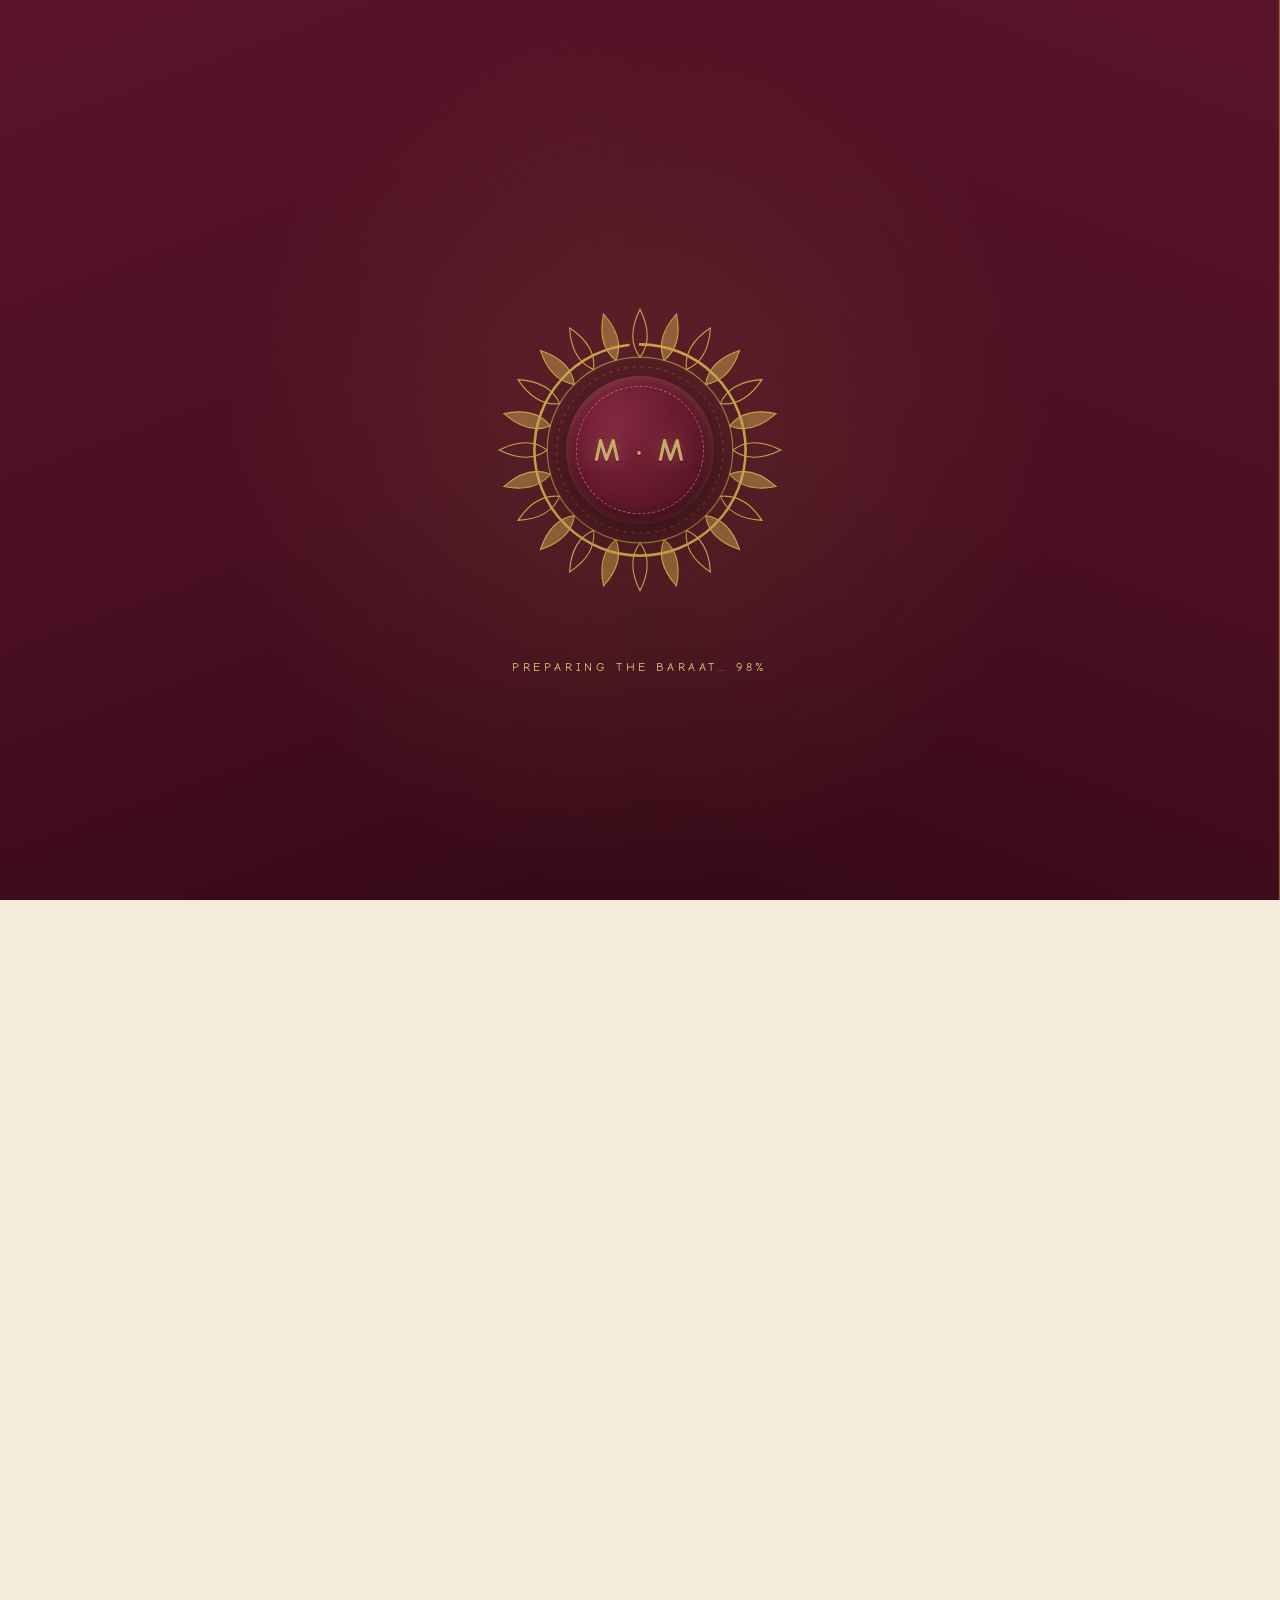
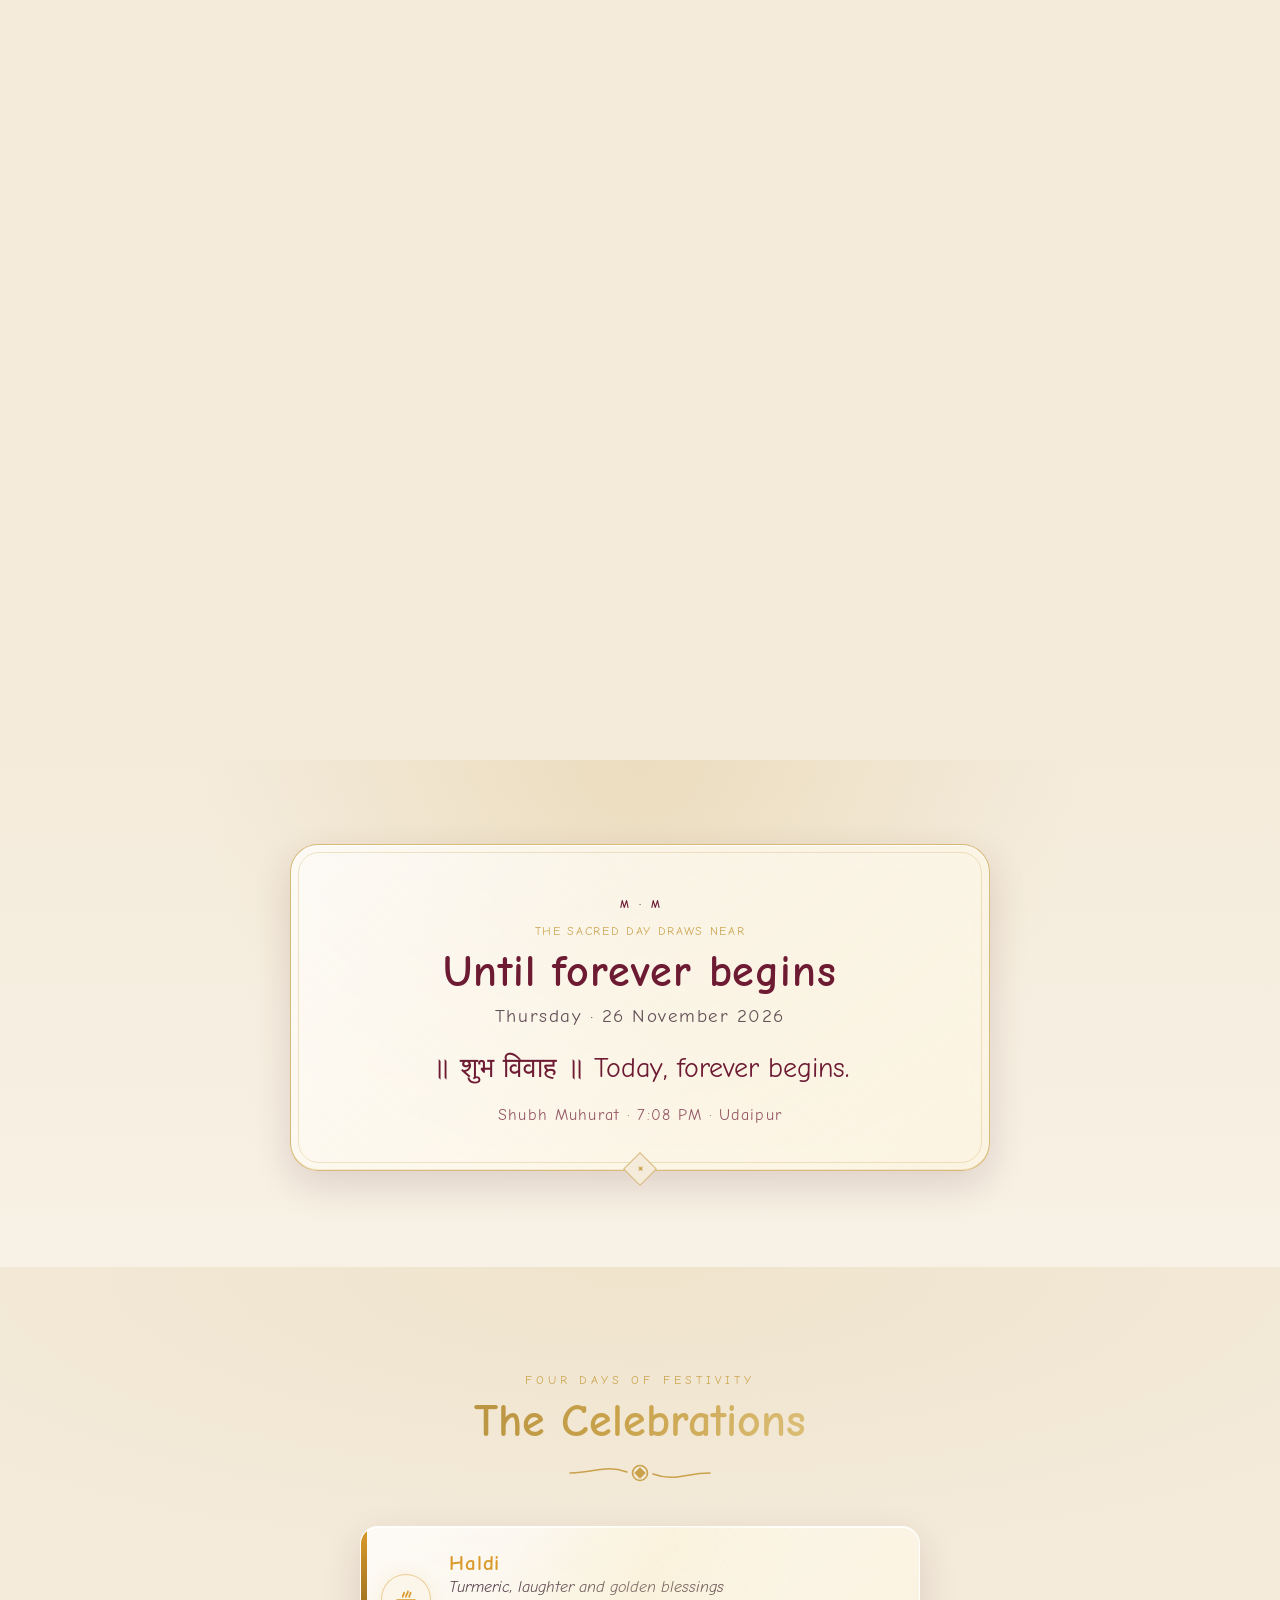
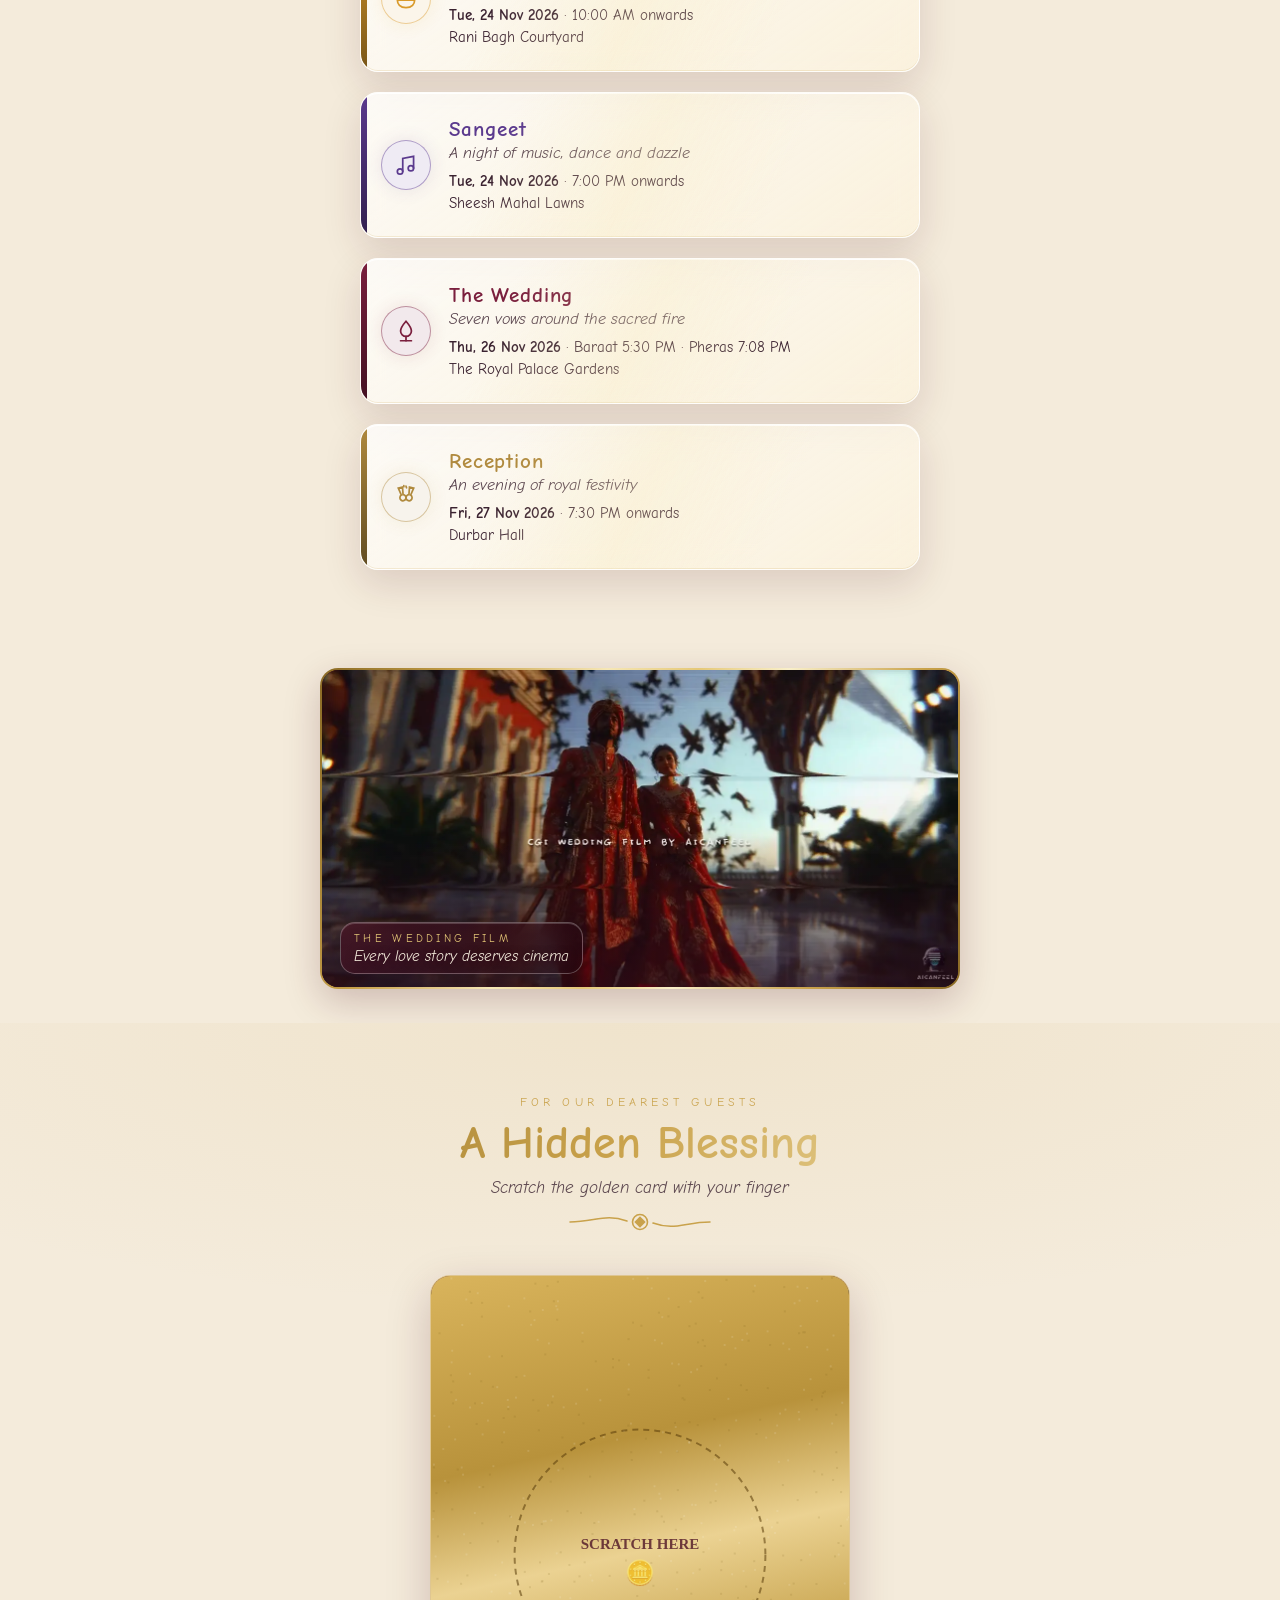
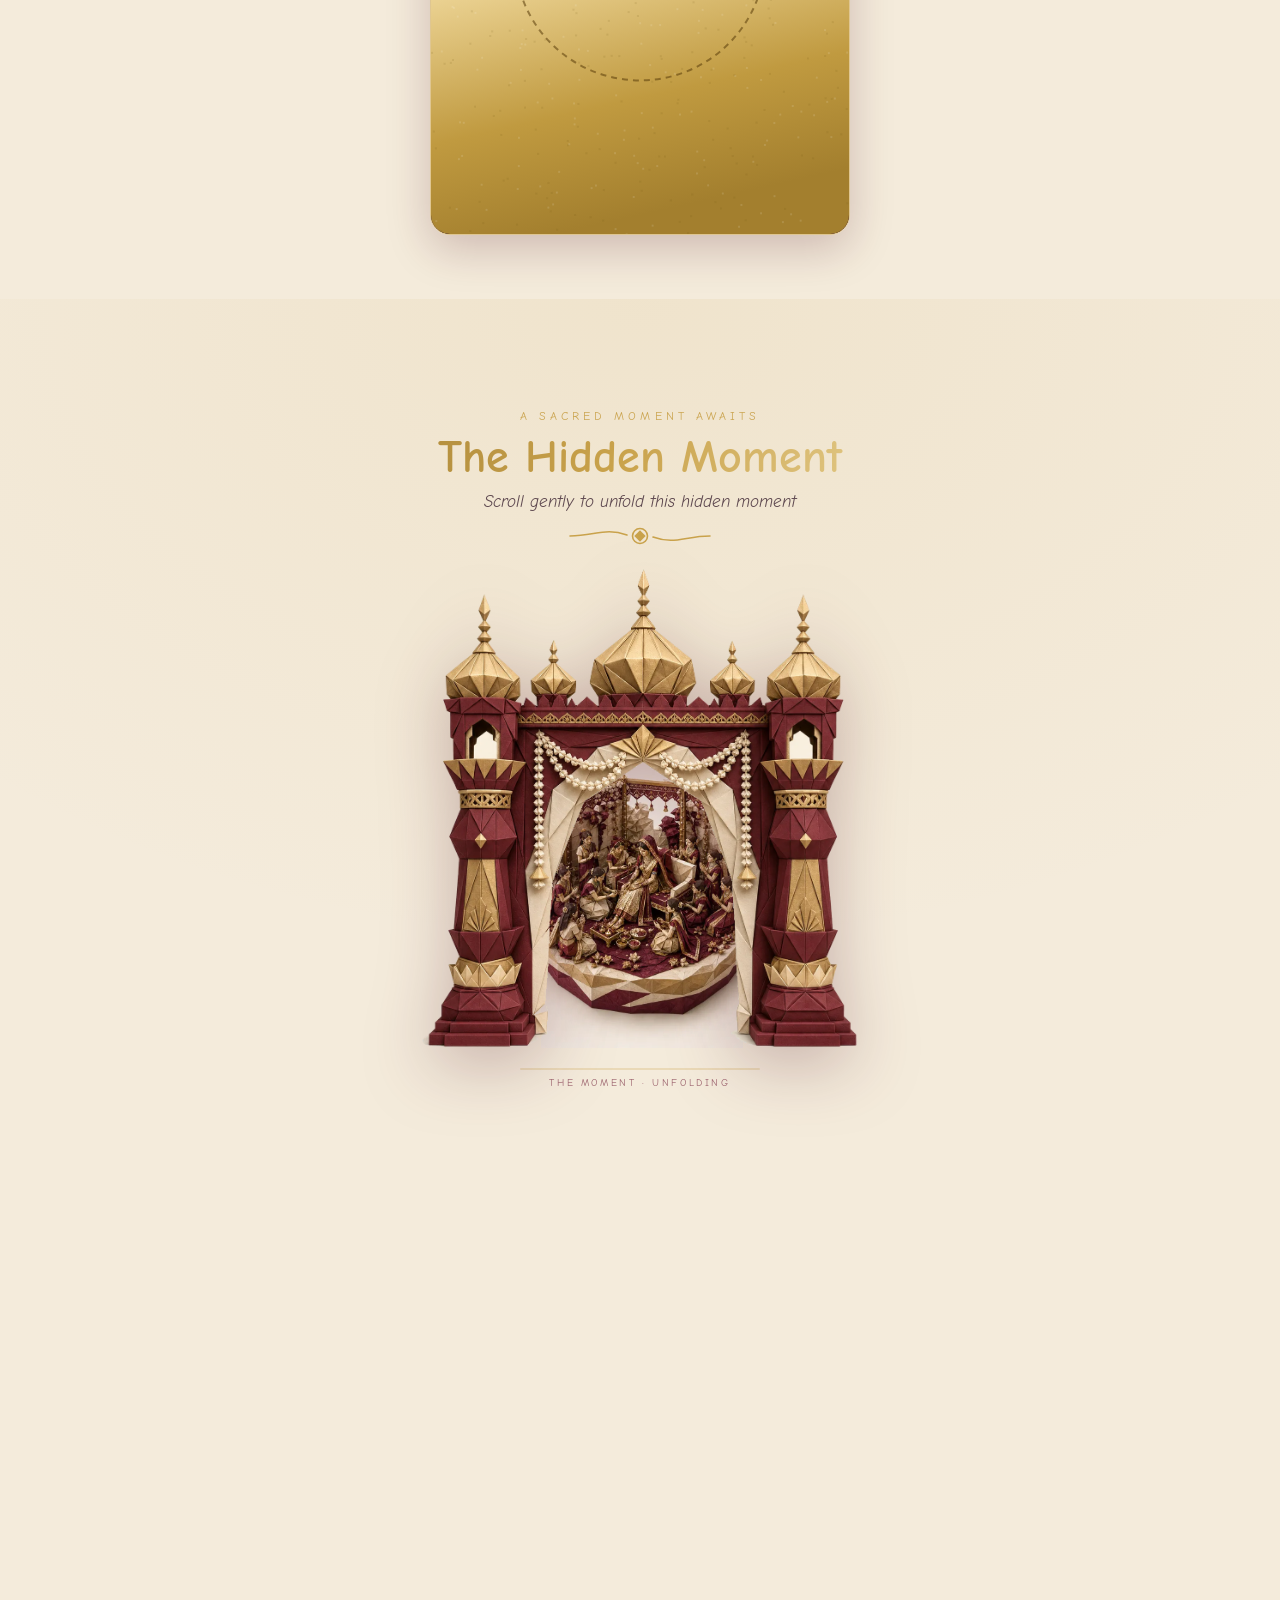
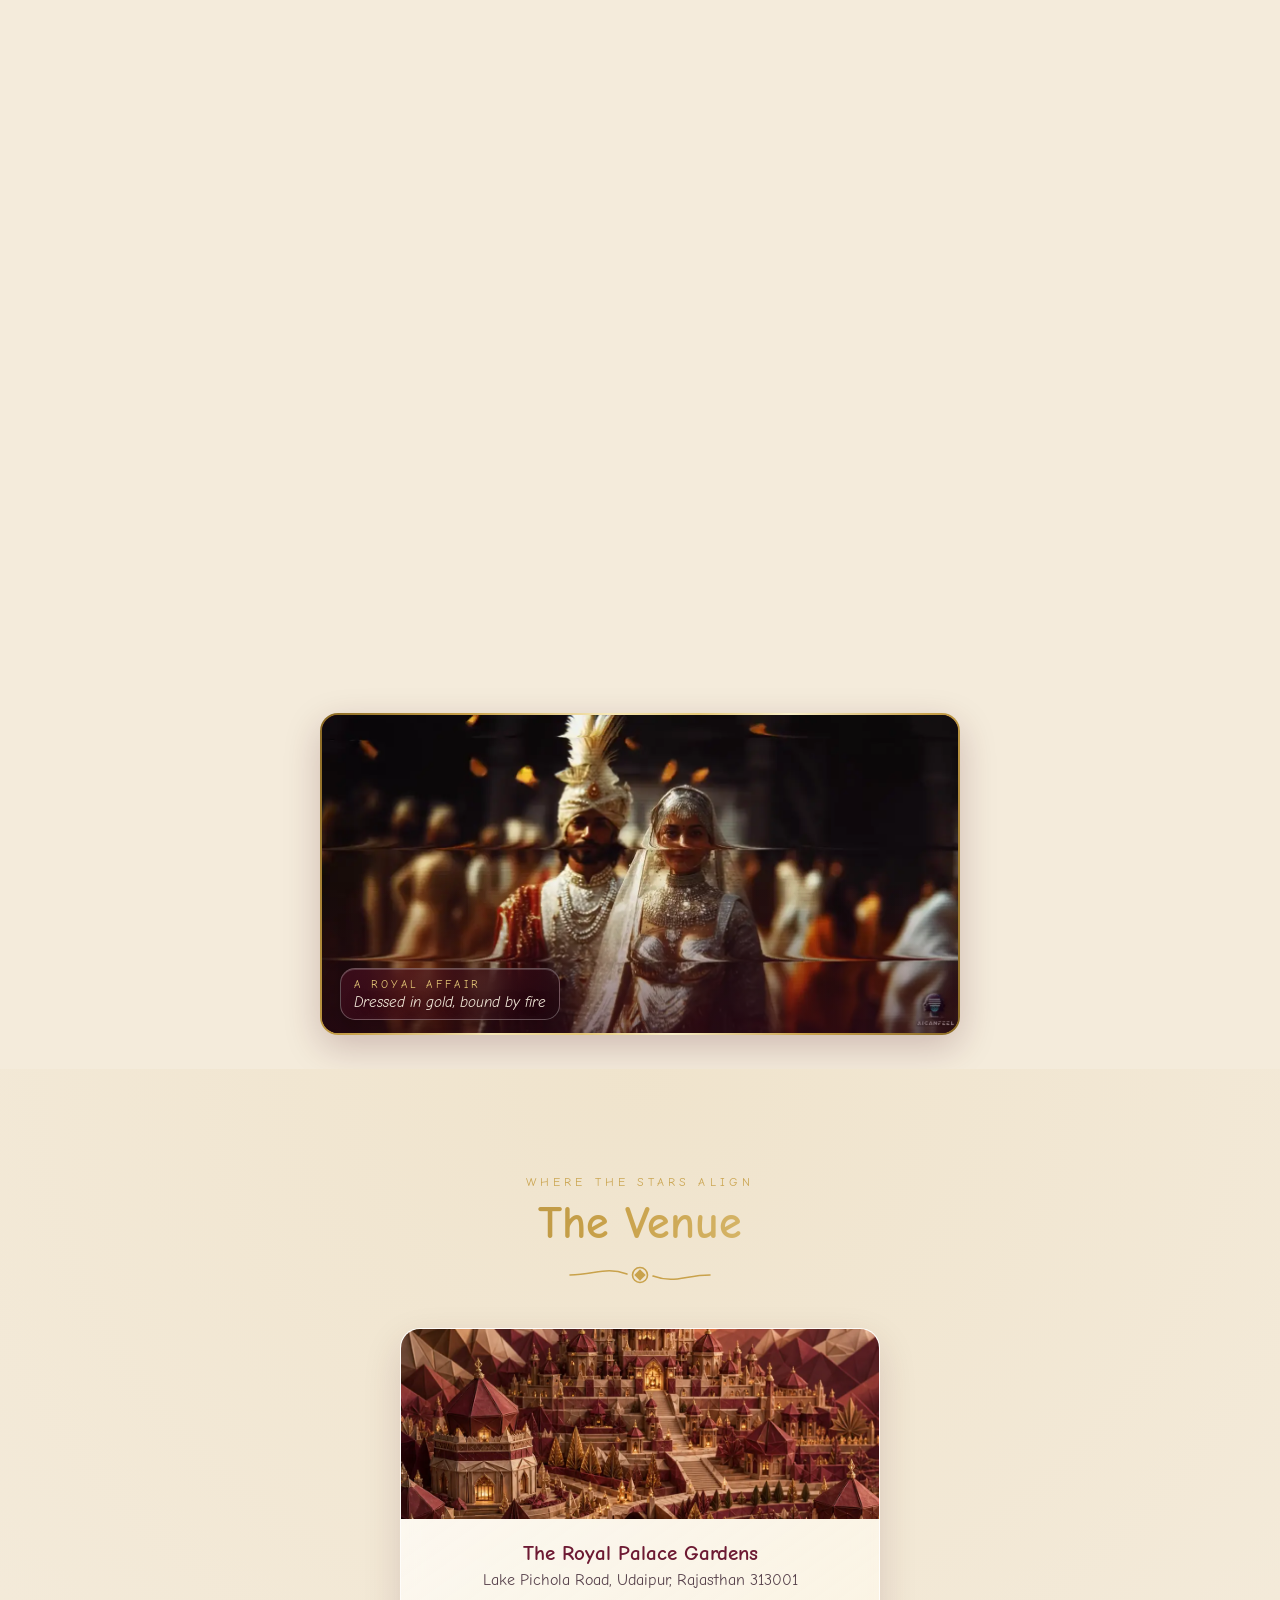
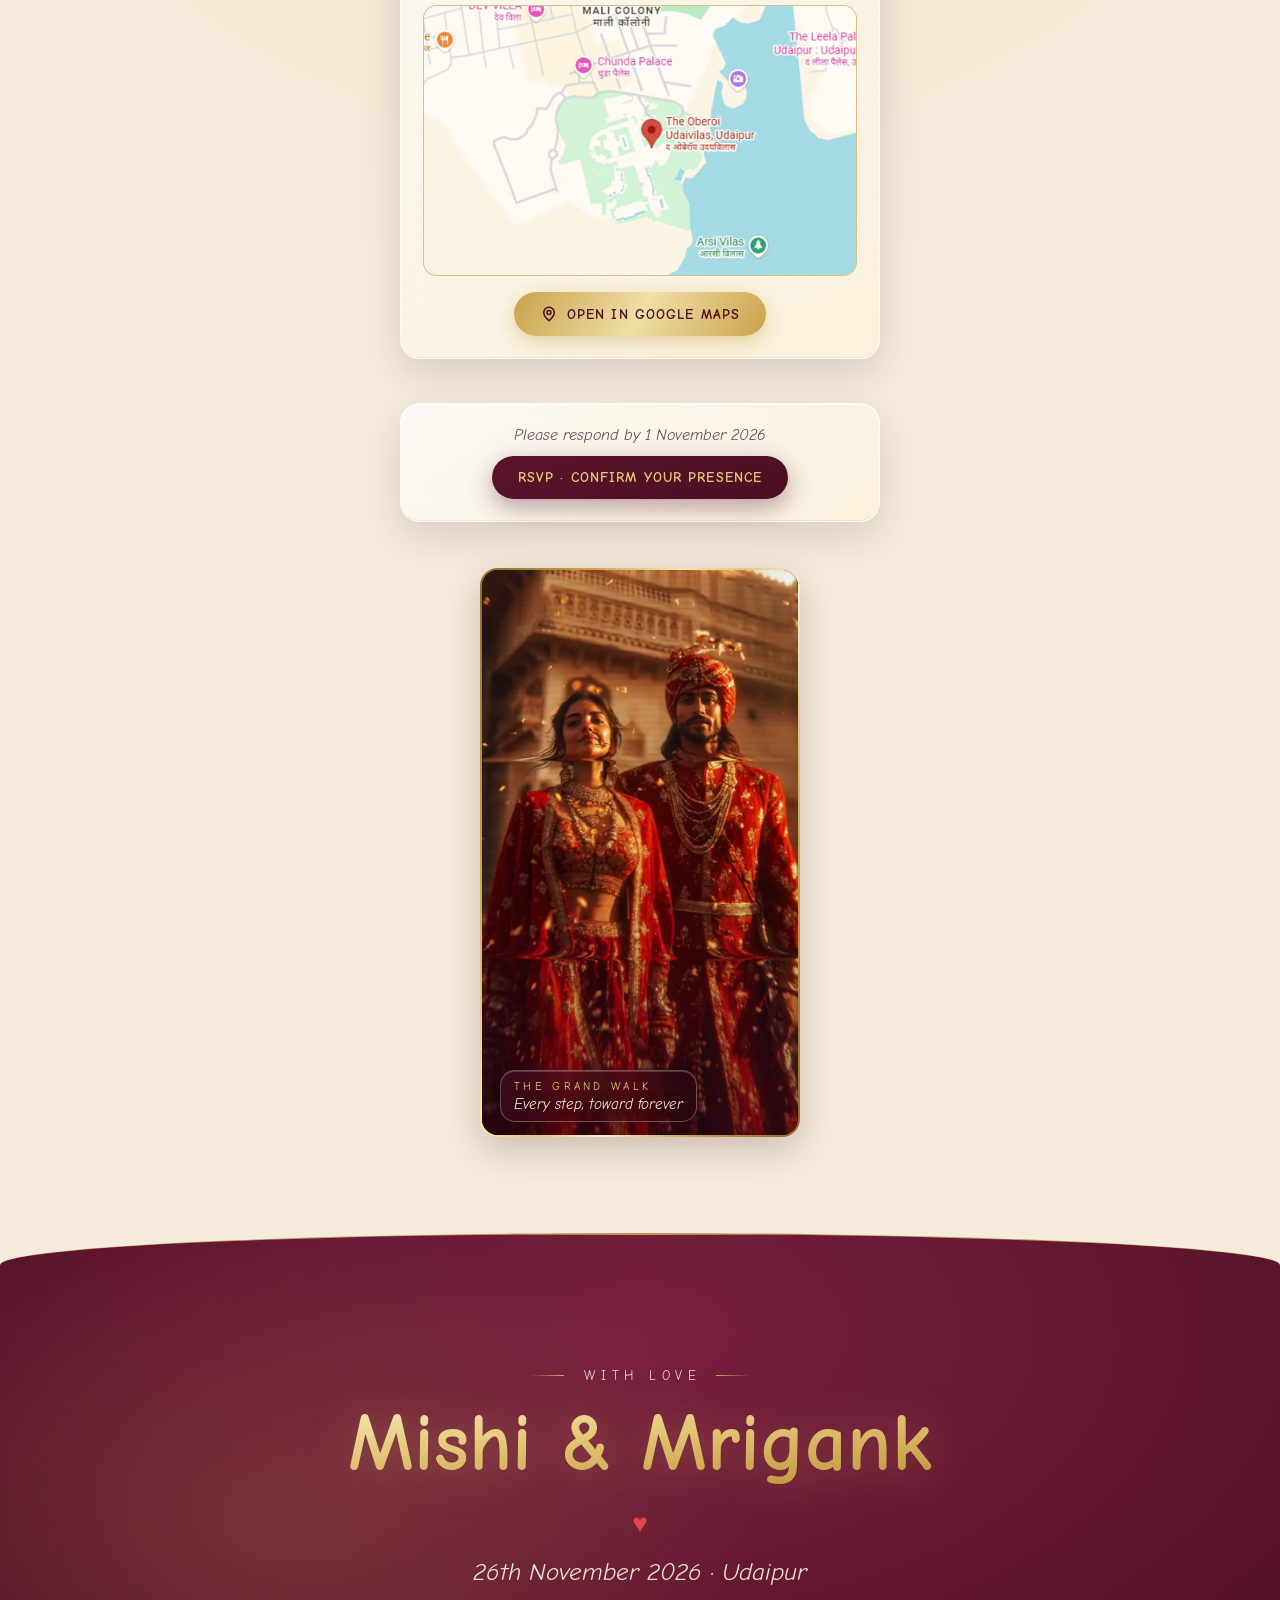
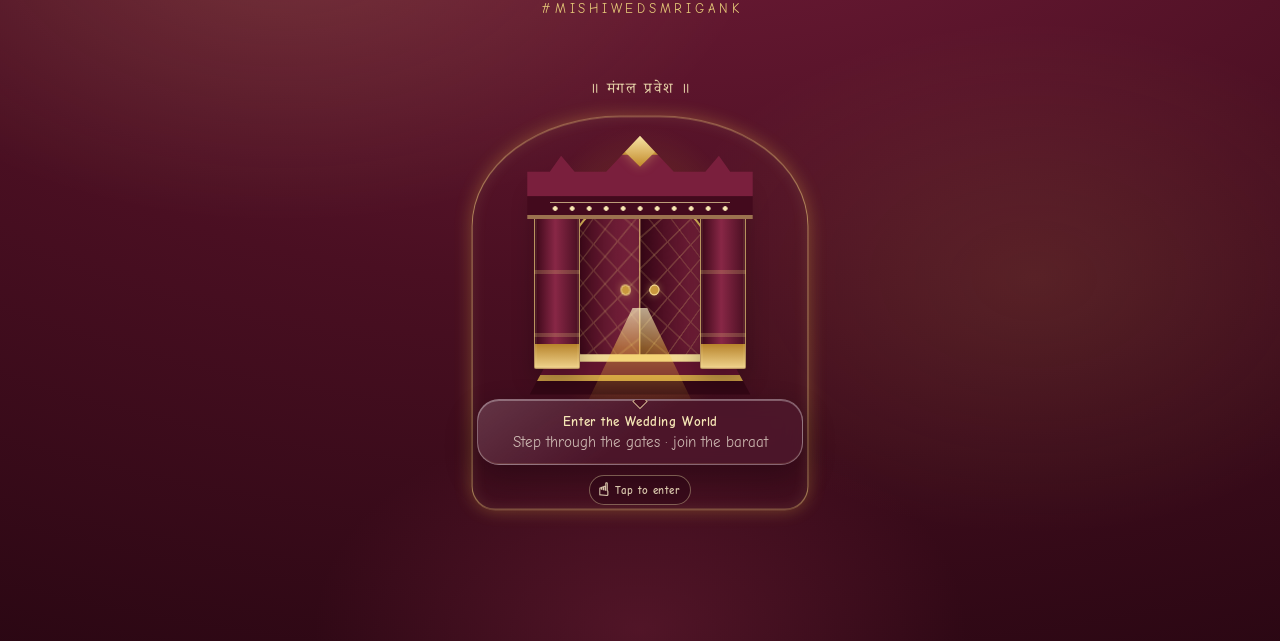
==== commit 6bc872e4: "Guide portal taps and celebrate baraat arrival" ====
--- a/index.html
+++ b/index.html
@@ -12,7 +12,7 @@
 <link rel="preconnect" href="https://fonts.googleapis.com">
 <link rel="preconnect" href="https://fonts.gstatic.com" crossorigin>
 <link href="https://fonts.googleapis.com/css2?family=Comic+Neue:ital,wght@0,400;0,700;1,400&family=Noto+Serif+Devanagari:wght@400;600&display=swap" rel="stylesheet">
-<link rel="stylesheet" href="styles.css?v=20260720-glass">
+<link rel="stylesheet" href="styles.css?v=20260720-celebration">
 </head>
 <body class="is-loading">
 
@@ -227,6 +227,10 @@
           <strong id="world-gateway-title">Enter the Wedding World</strong>
           <small id="world-gateway-hint">Step through the gates · join the baraat</small>
         </span>
+        <span class="portal-tap-cue" aria-hidden="true">
+          <span class="portal-tap-hand">&#9757;&#65038;</span>
+          <span>Tap to enter</span>
+        </span>
       </a>
     </div>
   </footer>
@@ -257,6 +261,6 @@
 </div>
 
 <script src="config.js?v=20260719-lean"></script>
-<script src="app.js?v=20260720-glass"></script>
+<script src="app.js?v=20260720-celebration"></script>
 </body>
 </html>
--- a/styles.css
+++ b/styles.css
@@ -841,6 +841,28 @@
   touch-action: none;
   overscroll-behavior: contain;
 }
+#scratch-wrap::before {
+  content: "";
+  position: absolute;
+  inset: 7px;
+  z-index: 5;
+  pointer-events: none;
+  border: 1.5px solid rgba(255,239,184,.82);
+  border-radius: 15px;
+  box-shadow:
+    inset 0 0 0 1px rgba(112,65,11,.24),
+    0 0 16px rgba(229,200,120,.38);
+  opacity: 0;
+  transform: translateZ(0) scale(.985);
+}
+#scratch-wrap.scratch-border-active::before {
+  will-change: transform, opacity;
+  animation: scratch-border-breathe 2.7s ease-in-out infinite;
+}
+@keyframes scratch-border-breathe {
+  0%, 100% { opacity: .56; transform: translateZ(0) scale(.985); }
+  50% { opacity: 1; transform: translateZ(0) scale(1); }
+}
 #scratch-under { position: absolute; inset: 0; }
 #scratch-under img { width: 100%; height: 100%; object-fit: cover; }
 .scratch-msg {
@@ -881,6 +903,7 @@
 #scratch-wrap.celebrate::after {
   content: "";
   position: absolute; inset: 0;
+  z-index: 6;
   background: linear-gradient(115deg, transparent 30%, rgba(255,244,208,.9) 50%, transparent 70%);
   background-size: 260% 100%;
   animation: foil-flash 1.2s ease .15s both;
@@ -1655,6 +1678,47 @@
   font-style: normal;
   color: rgba(244,235,219,.76);
 }
+.portal-tap-cue {
+  position: relative;
+  z-index: 6;
+  display: inline-flex;
+  align-items: center;
+  gap: 6px;
+  margin-top: 10px;
+  padding: 5px 11px 5px 8px;
+  border: 1px solid rgba(255,239,184,.4);
+  border-radius: 999px;
+  background: rgba(41,7,19,.48);
+  color: rgba(255,244,207,.9);
+  font-family: var(--serif-display);
+  font-size: 11px;
+  font-weight: 700;
+  letter-spacing: .035em;
+  pointer-events: none;
+  opacity: 0;
+  transform: translate3d(0, 9px, 0) scale(.96);
+}
+.portal-tap-hand {
+  display: inline-block;
+  font-family: "Segoe UI Symbol", sans-serif;
+  font-size: 18px;
+  line-height: 1;
+  transform-origin: 50% 0;
+}
+#finale.shown .portal-tap-cue {
+  animation: portal-tap-enter .48s cubic-bezier(.2,.78,.25,1) 3.25s both;
+}
+#finale.shown .portal-tap-hand {
+  animation: portal-tap-nudge 1.7s ease-in-out 3.85s infinite;
+}
+@keyframes portal-tap-enter {
+  to { opacity: .9; transform: translate3d(0, 0, 0) scale(1); }
+}
+@keyframes portal-tap-nudge {
+  0%, 100% { transform: translate3d(0, 0, 0); }
+  42% { transform: translate3d(0, -5px, 0); }
+  68% { transform: translate3d(0, -2px, 0); }
+}
 .world-portal-link:focus-visible { outline: none; }
 .world-portal-link:focus-visible .world-portal-action {
   outline: 3px solid #fff0b5;
@@ -1753,6 +1817,13 @@
 
 @media (prefers-reduced-motion: reduce) {
   #finale > * { opacity: 1; transform: none; }
+  #scratch-wrap.revealed::before,
+  #finale.shown .portal-tap-cue {
+    animation: none;
+    opacity: .82;
+    transform: none;
+  }
+  #finale.shown .portal-tap-hand { animation: none; }
   #portal-transition,
   body.portal-opening #portal-transition { clip-path: none; }
 }
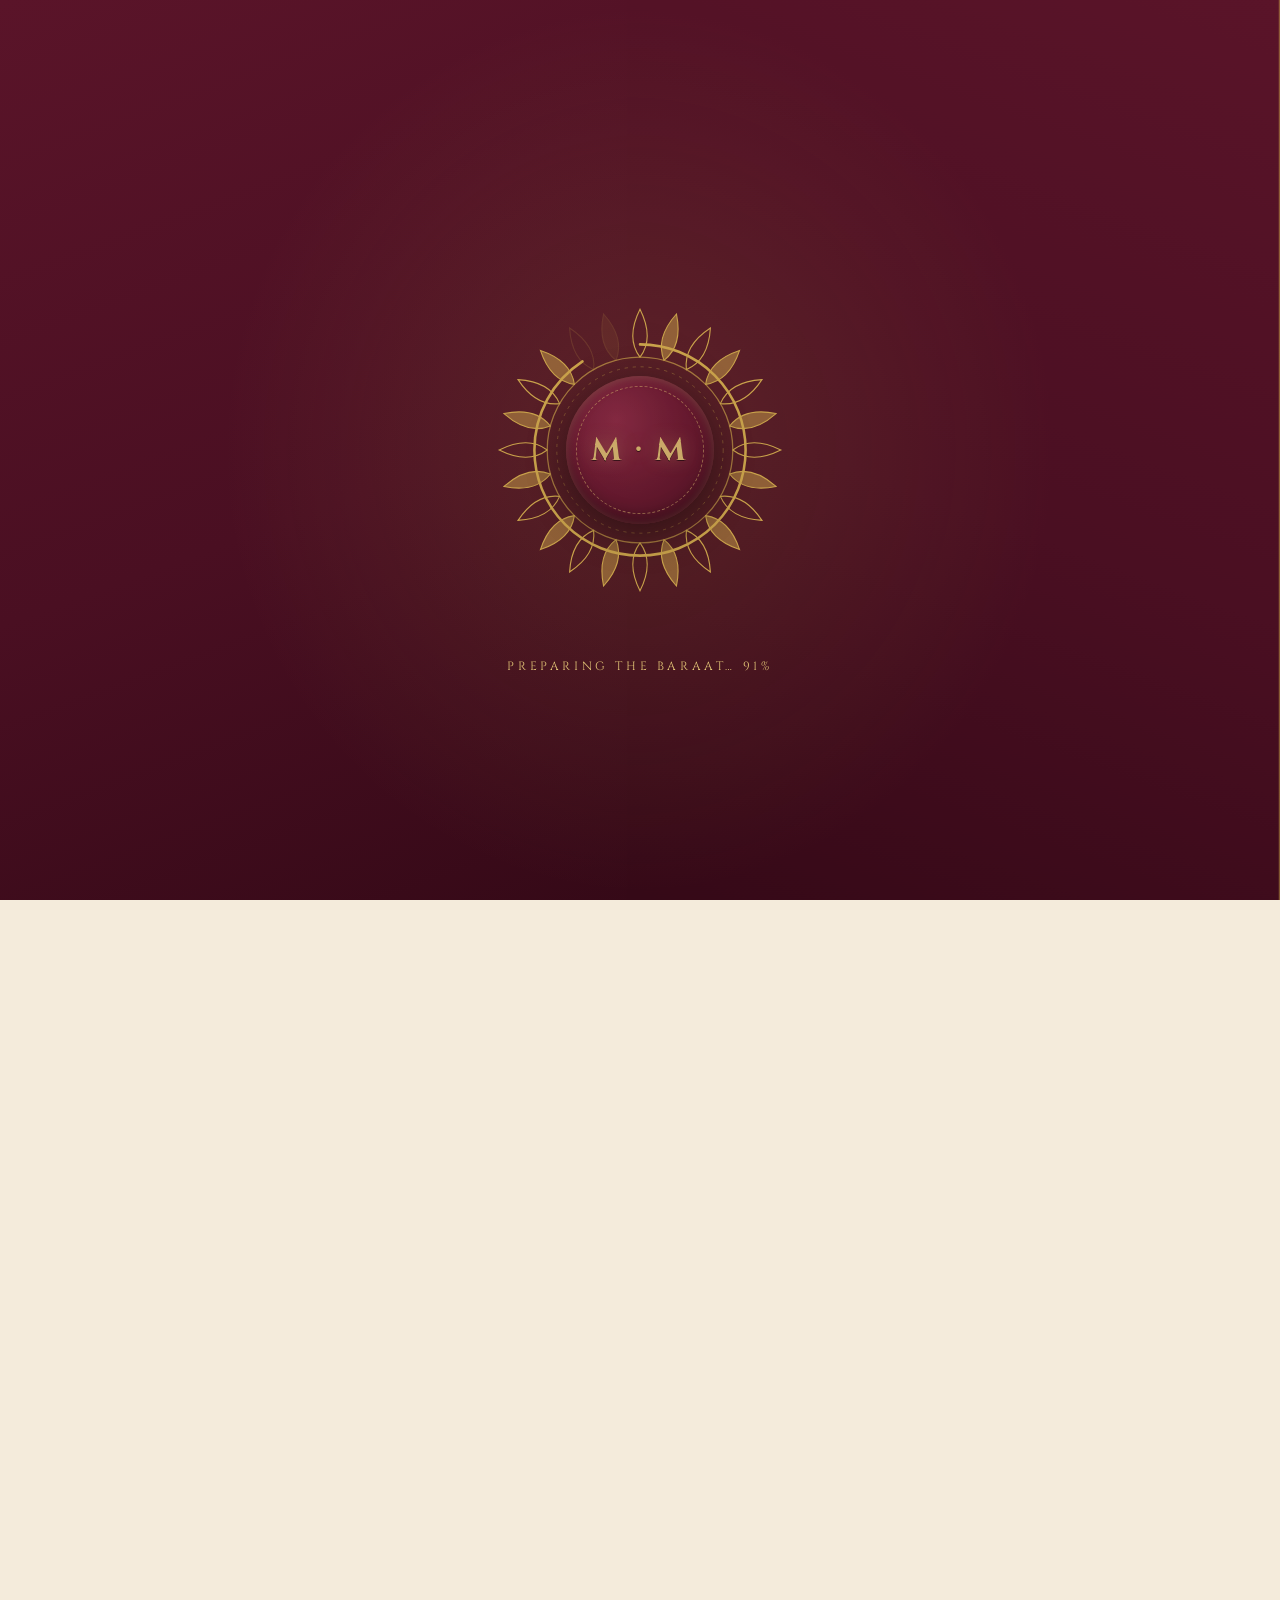
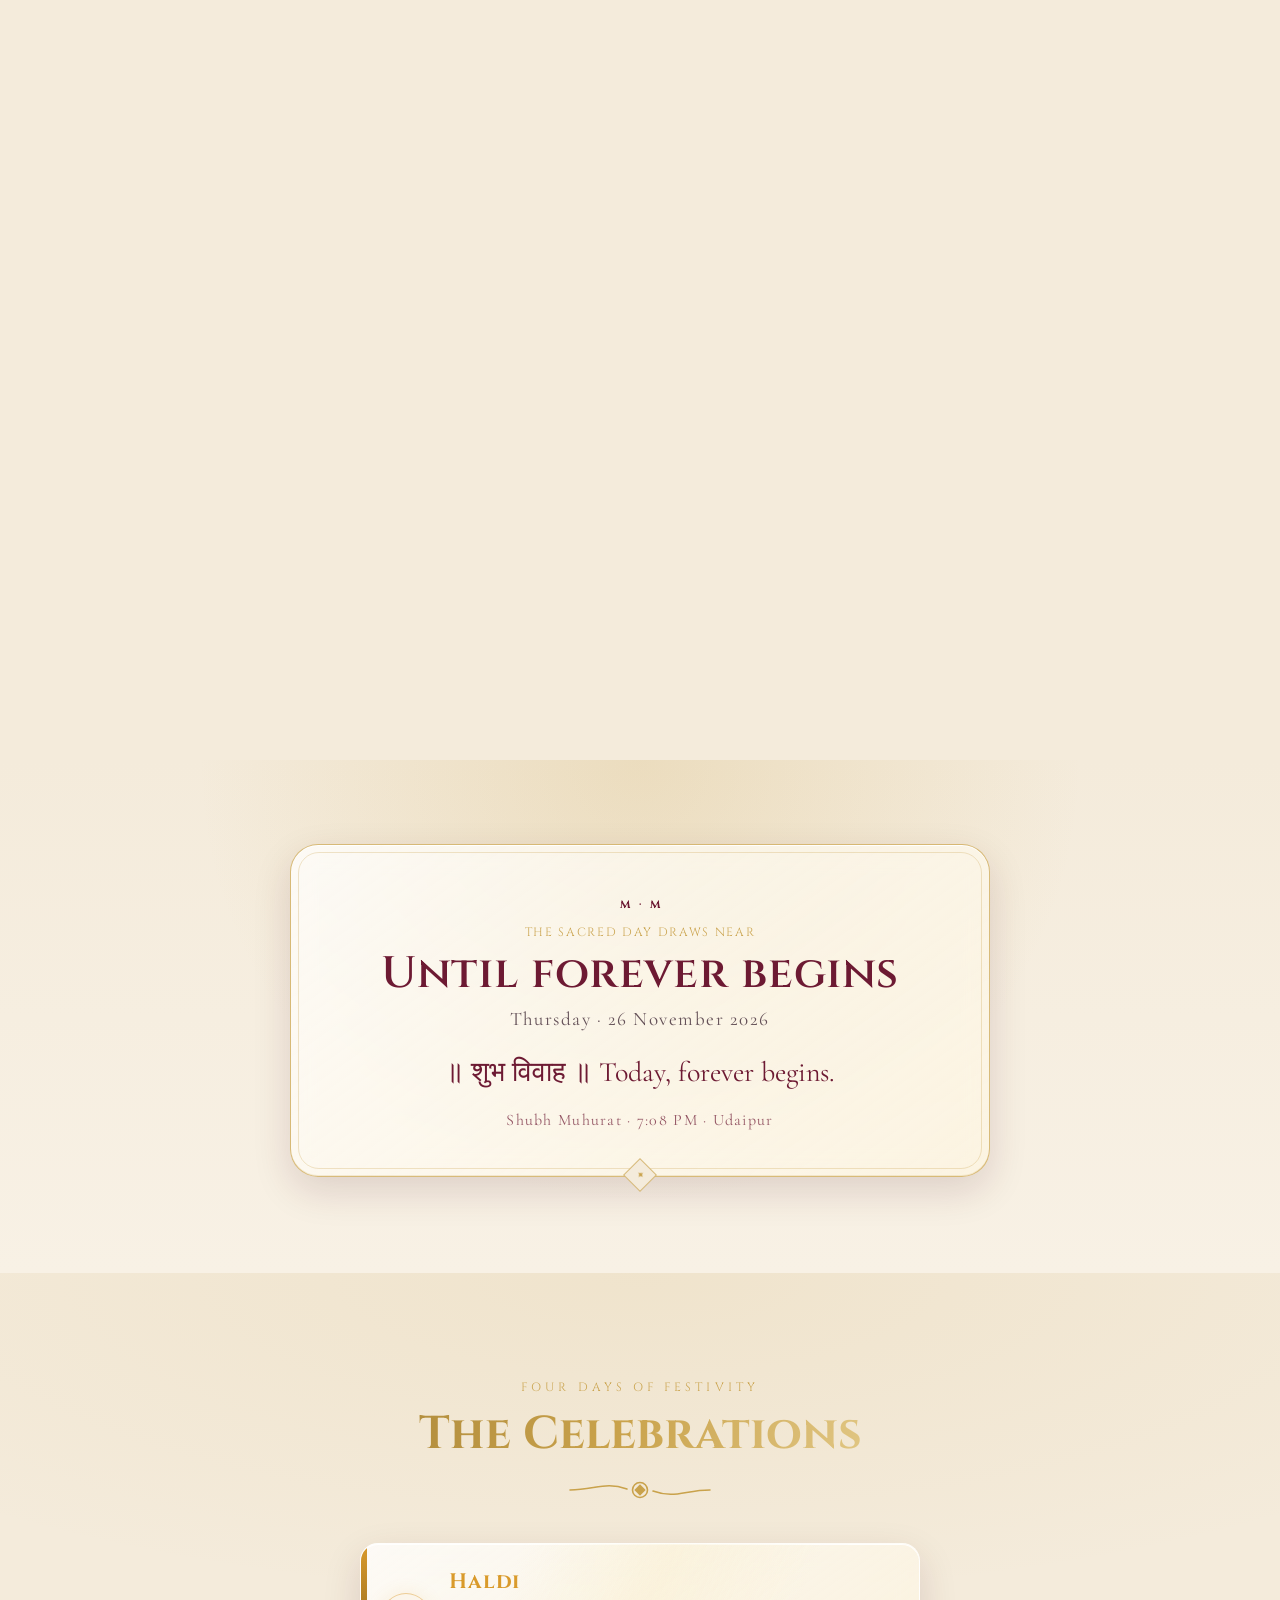
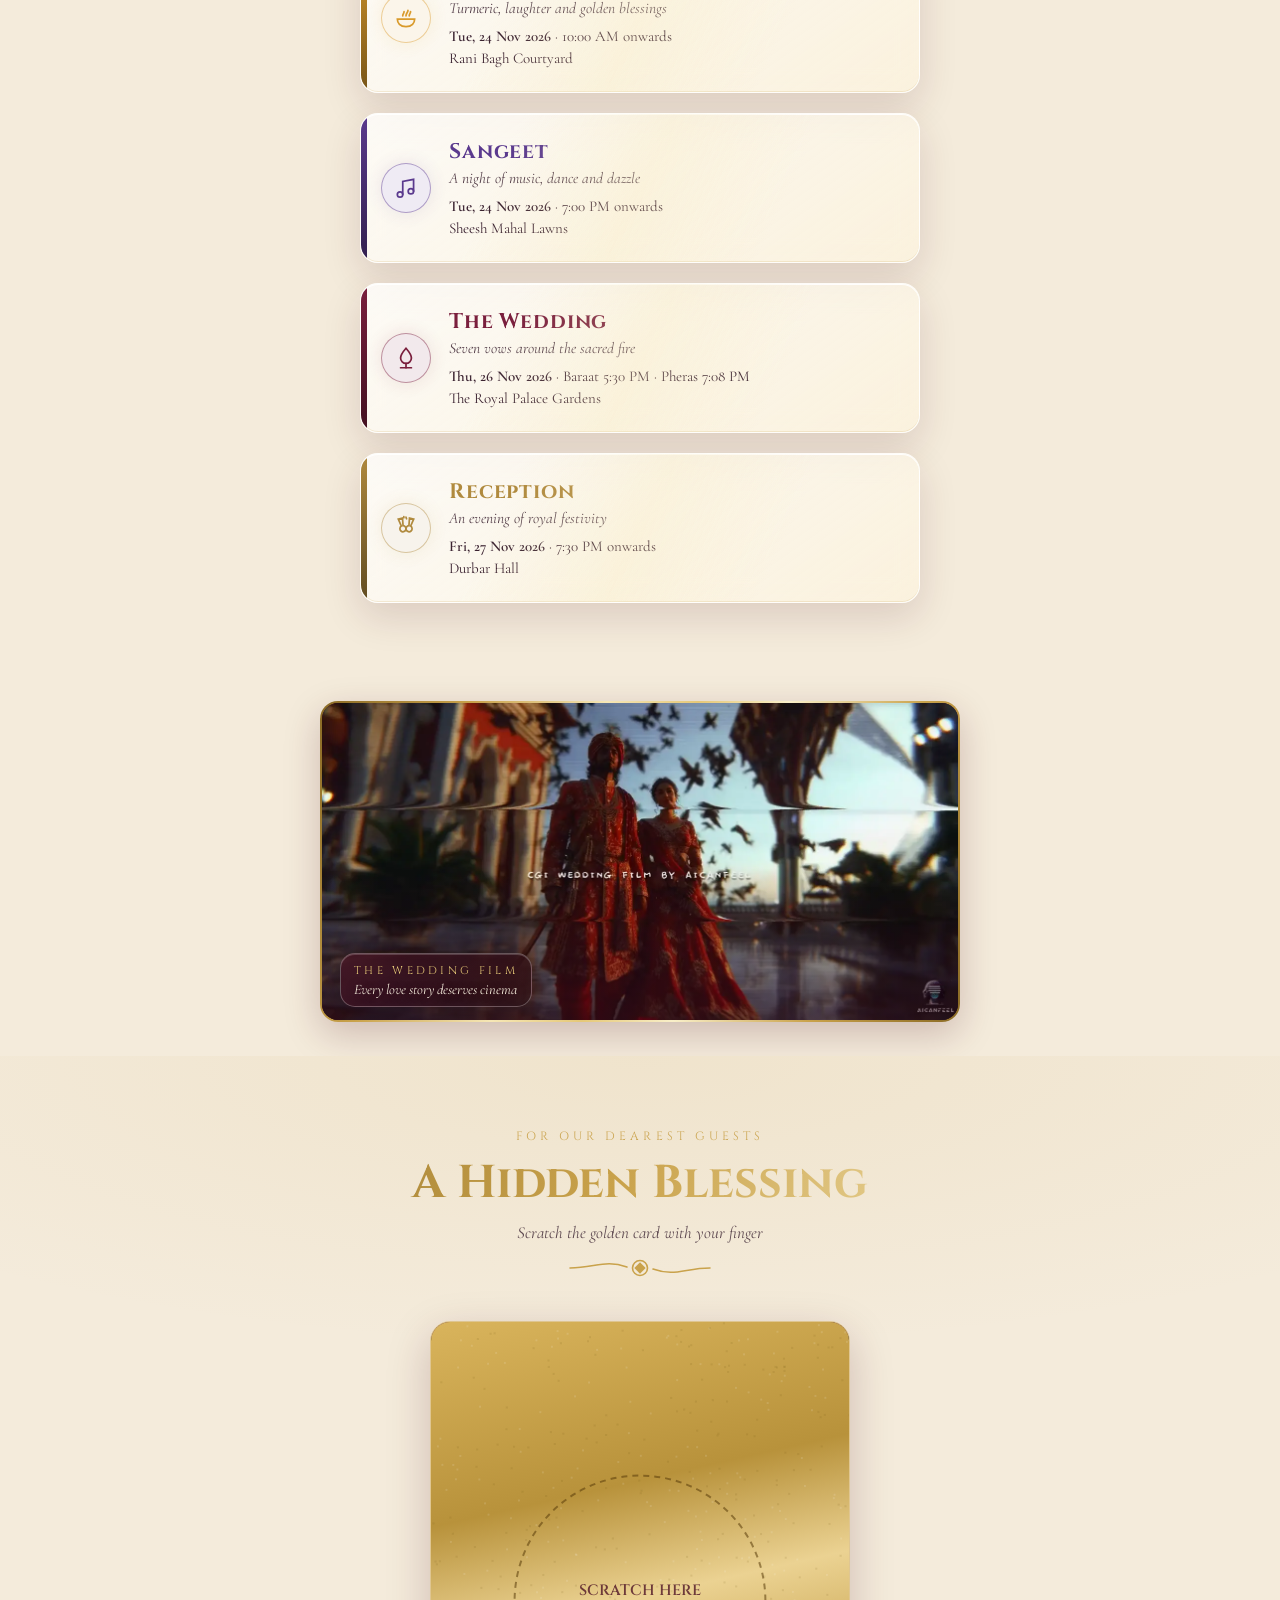
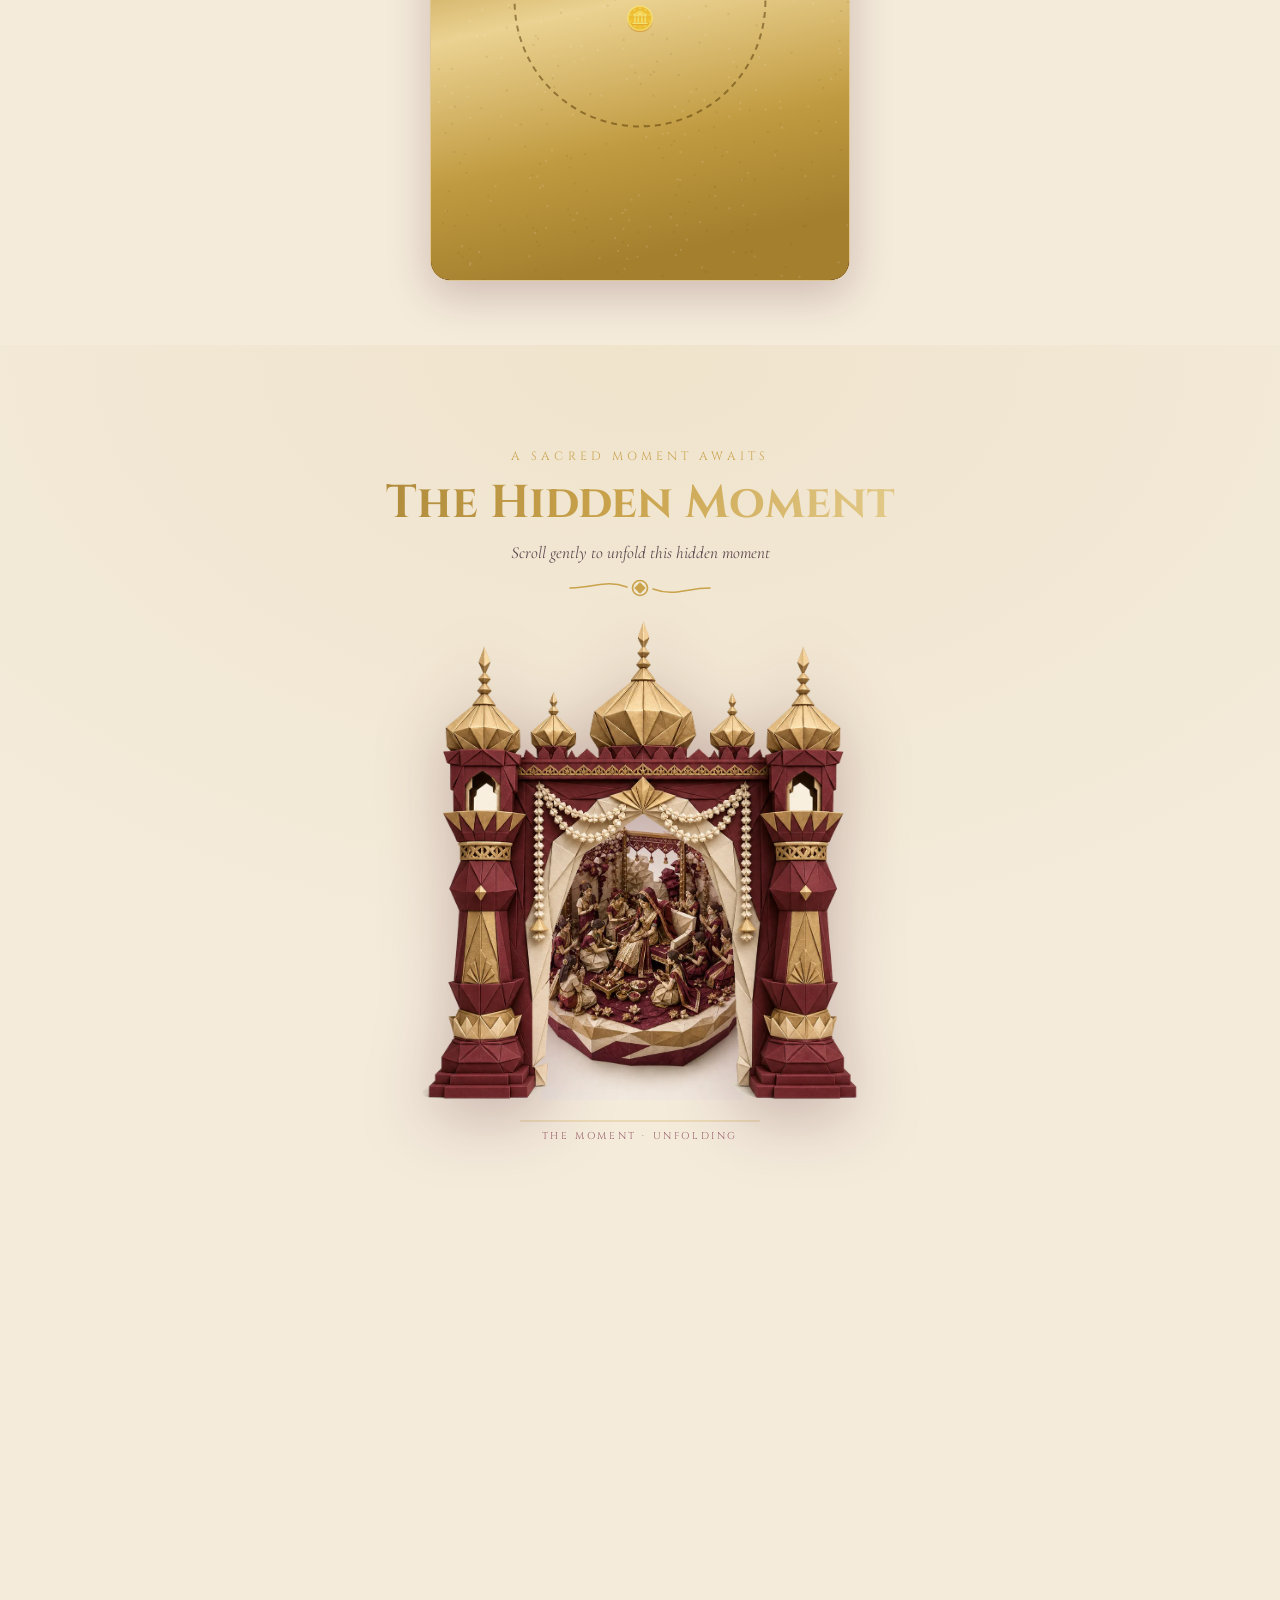
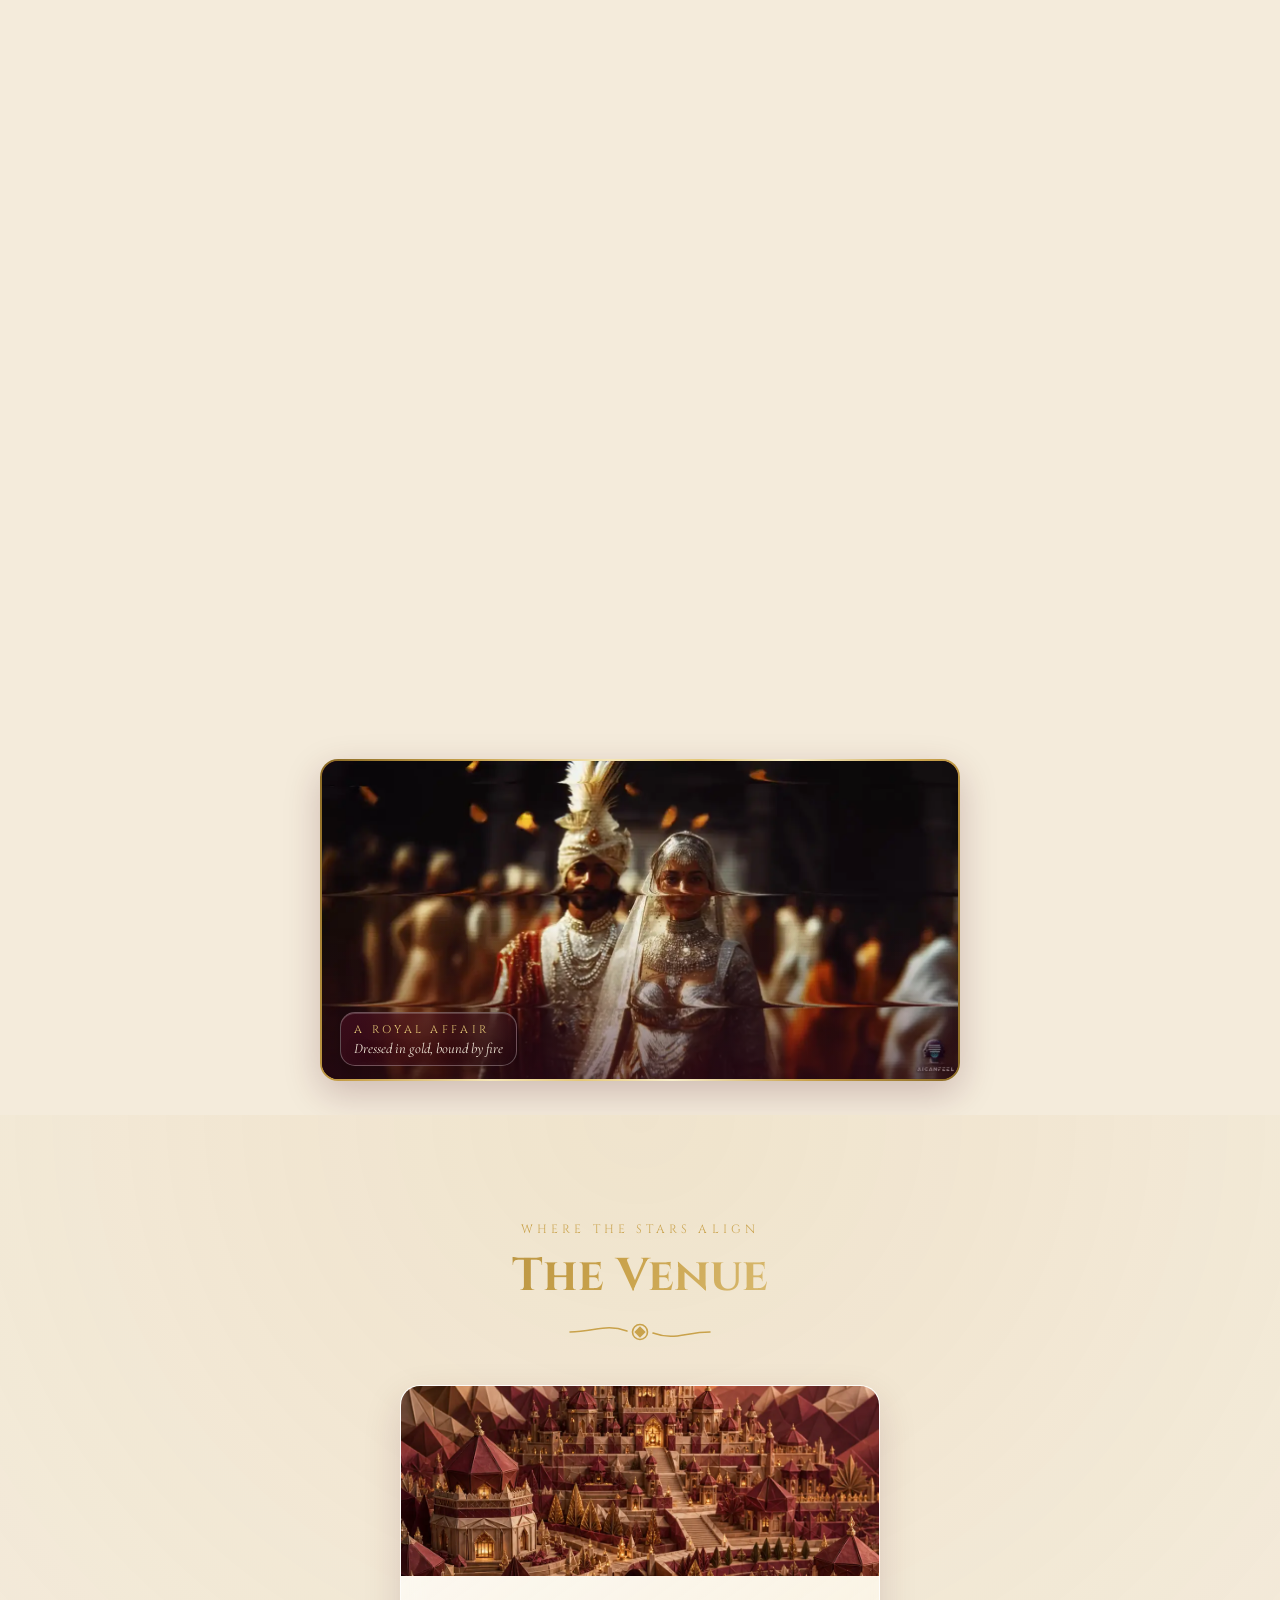
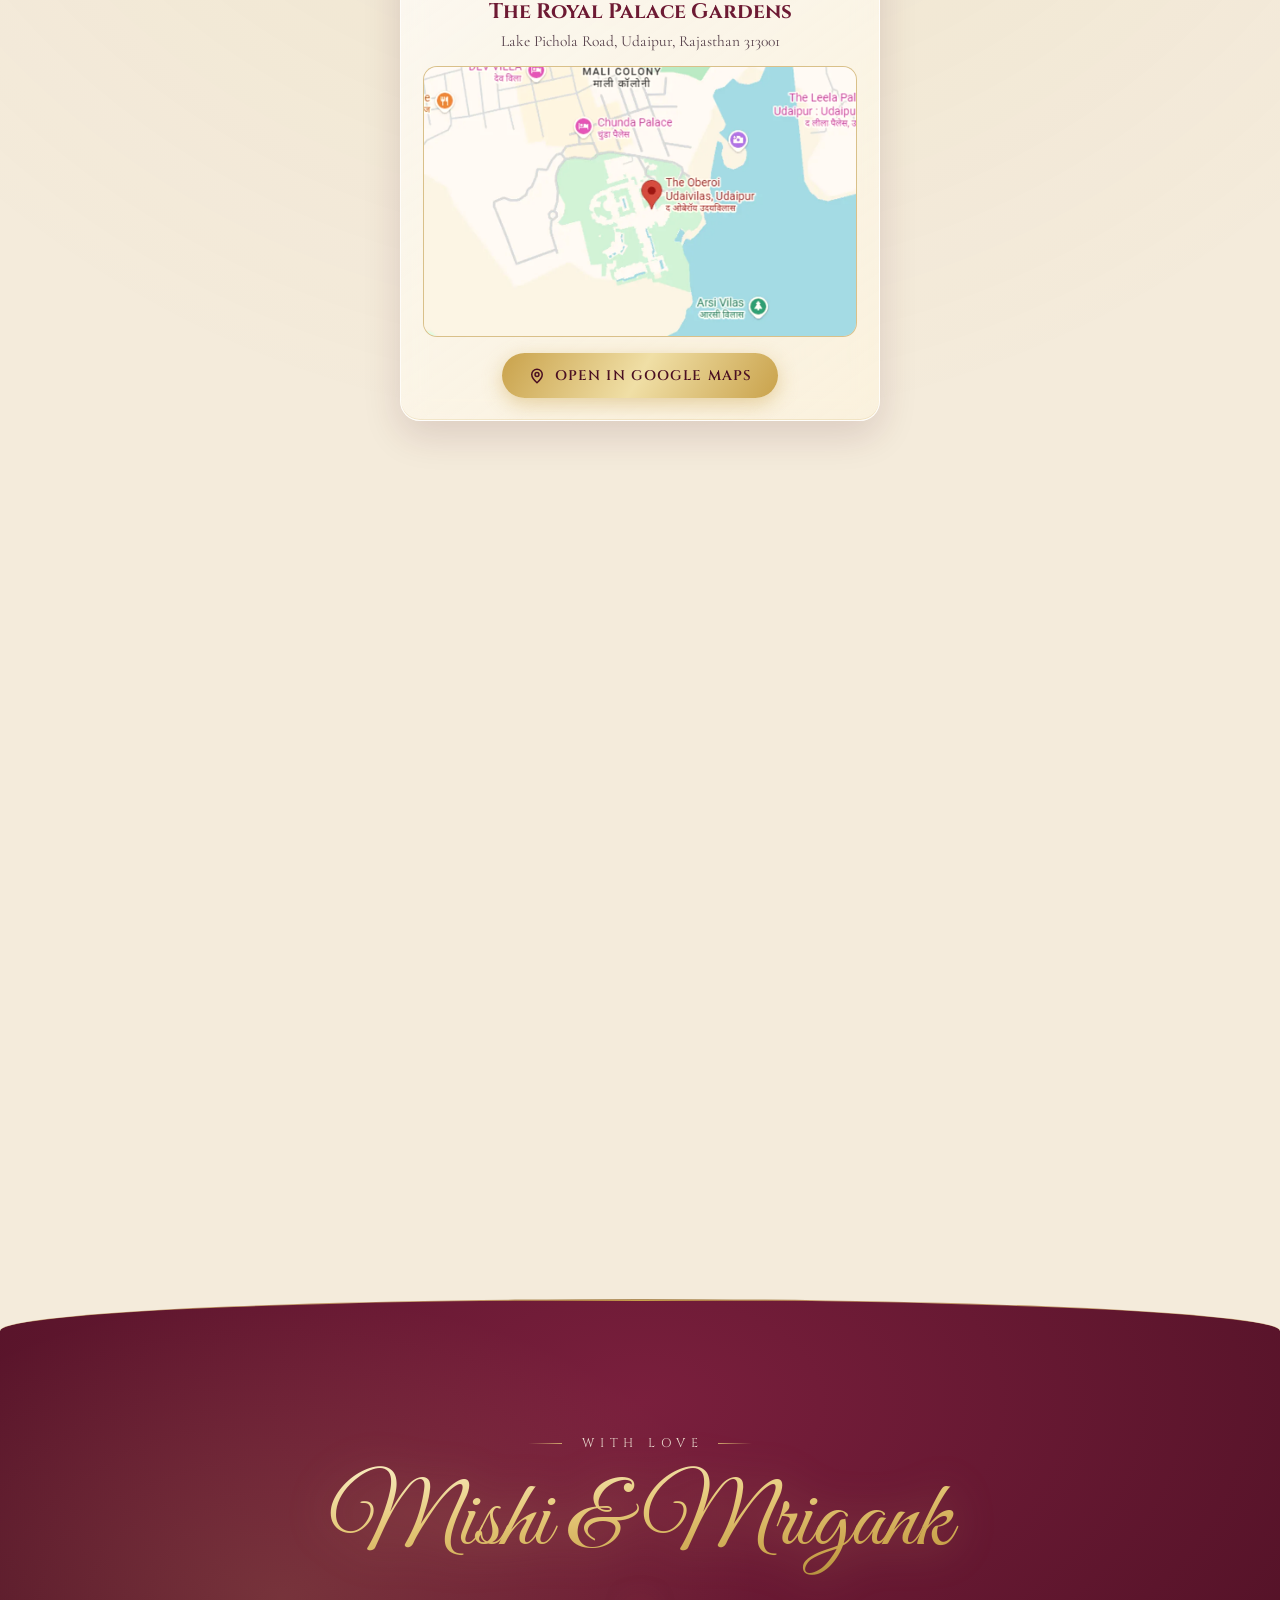
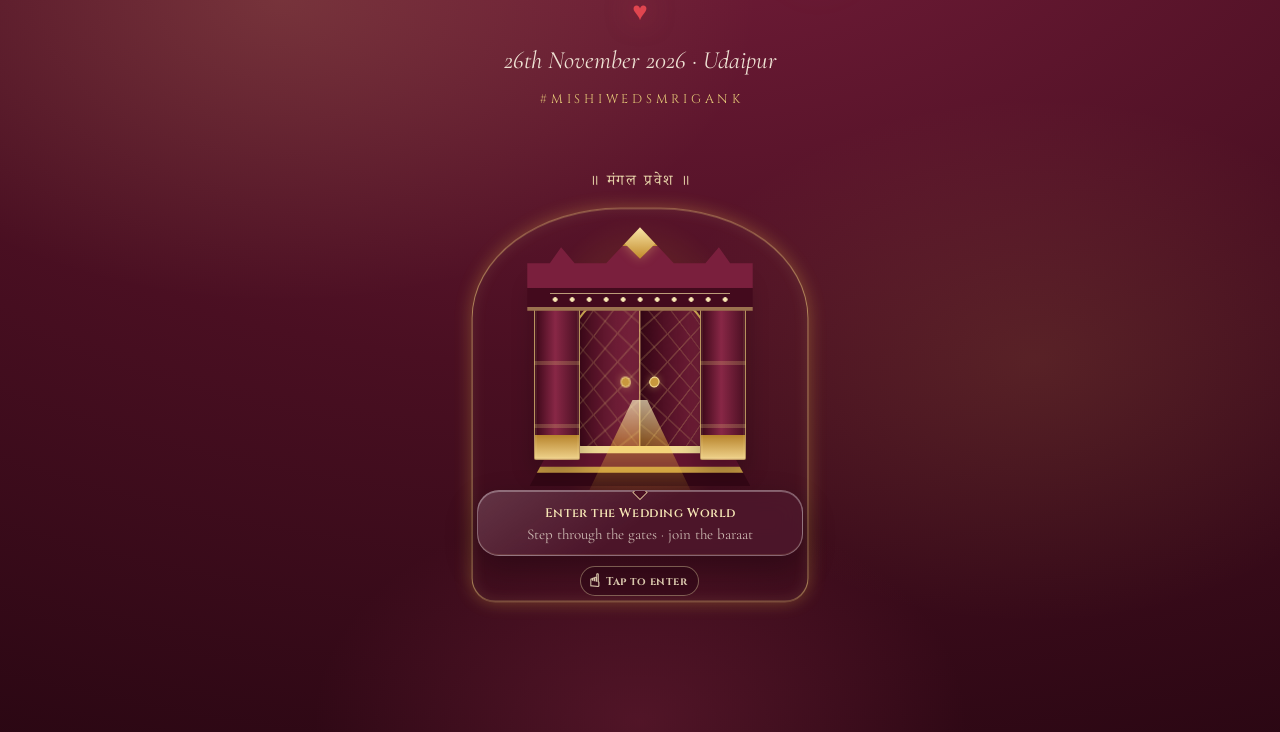
==== commit 2ae8ba33: "Restore royal typography (Cinzel/Cormorant/Great Vibes); add editable 3D world source, CLAUDE.md and" ====
--- a/index.html
+++ b/index.html
@@ -11,8 +11,8 @@
 <meta property="og:image" content="assets/stills/world.webp">
 <link rel="preconnect" href="https://fonts.googleapis.com">
 <link rel="preconnect" href="https://fonts.gstatic.com" crossorigin>
-<link href="https://fonts.googleapis.com/css2?family=Comic+Neue:ital,wght@0,400;0,700;1,400&family=Noto+Serif+Devanagari:wght@400;600&display=swap" rel="stylesheet">
-<link rel="stylesheet" href="styles.css?v=20260720-celebration">
+<link href="https://fonts.googleapis.com/css2?family=Cinzel:wght@400;600;700&family=Cormorant+Garamond:ital,wght@0,400;0,500;0,600;1,400&family=Great+Vibes&family=Noto+Serif+Devanagari:wght@400;600&display=swap" rel="stylesheet">
+<link rel="stylesheet" href="styles.css?v=20260720-royaltype">
 </head>
 <body class="is-loading">
 
--- a/styles.css
+++ b/styles.css
@@ -11,8 +11,8 @@
   --ivory: #F4EBDB;
   --ink: #3A2230;
   --vh: 1vh; /* corrected by JS to avoid URL-bar jumps */
-  --serif-display: "Comic Neue", "Chalkboard SE", "Comic Sans MS", "Segoe Print", cursive;
-  --serif-body: "Comic Neue", "Chalkboard SE", "Comic Sans MS", "Segoe Print", cursive;
+  --serif-display: "Cinzel", serif;
+  --serif-body: "Cormorant Garamond", serif;
   --serif-dev: "Noto Serif Devanagari", serif;
   --glass-fill: linear-gradient(145deg, rgba(255,255,255,.76), rgba(255,247,225,.54));
   --glass-stroke: rgba(255,255,255,.78);
@@ -1346,9 +1346,9 @@
 }
 .fe-rule:last-child { transform: scaleX(-1); }
 .finale-script {
-  font-family: var(--serif-display);
-  font-weight: 700;
-  font-size: clamp(42px, 13vw, 82px);
+  font-family: "Great Vibes", cursive;
+  font-weight: 400;
+  font-size: clamp(52px, 15vw, 96px);
   line-height: 1.25;
   padding: 0 10px 12px;
   margin: 10px 0 0;
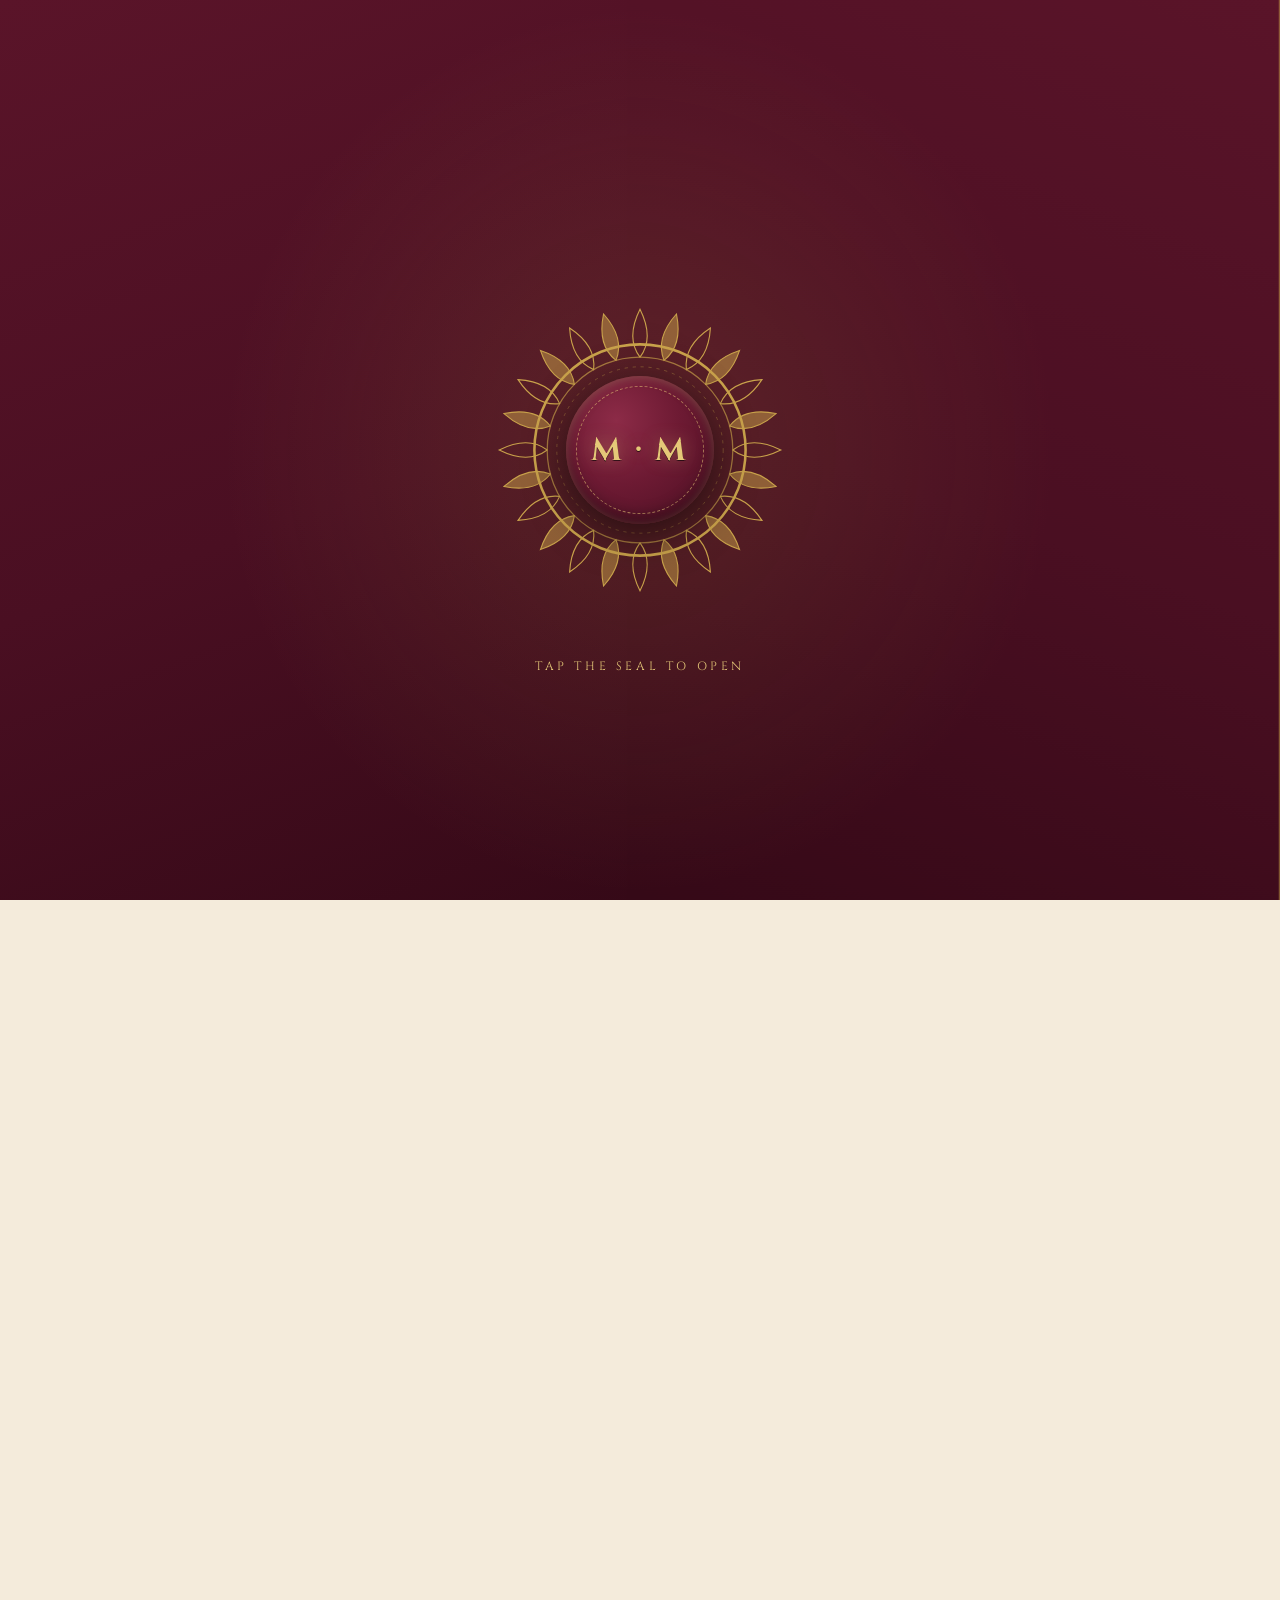
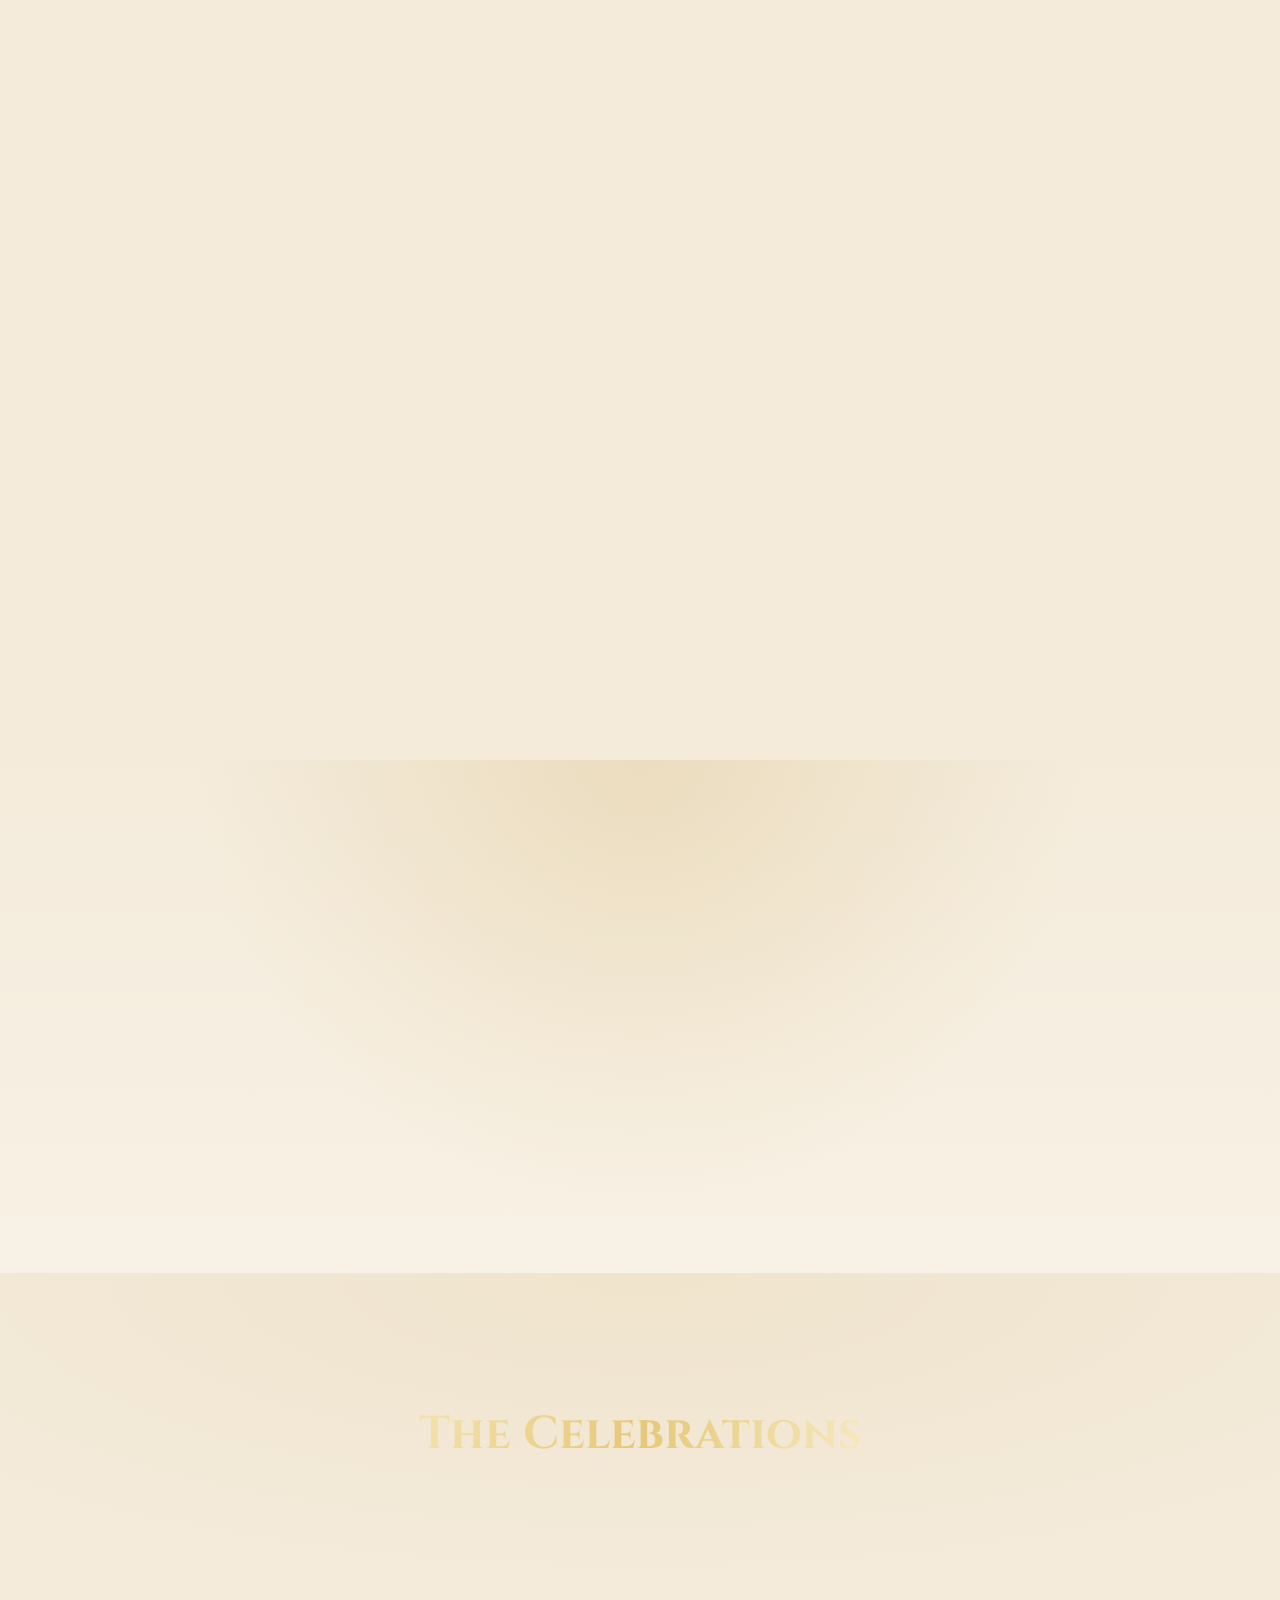
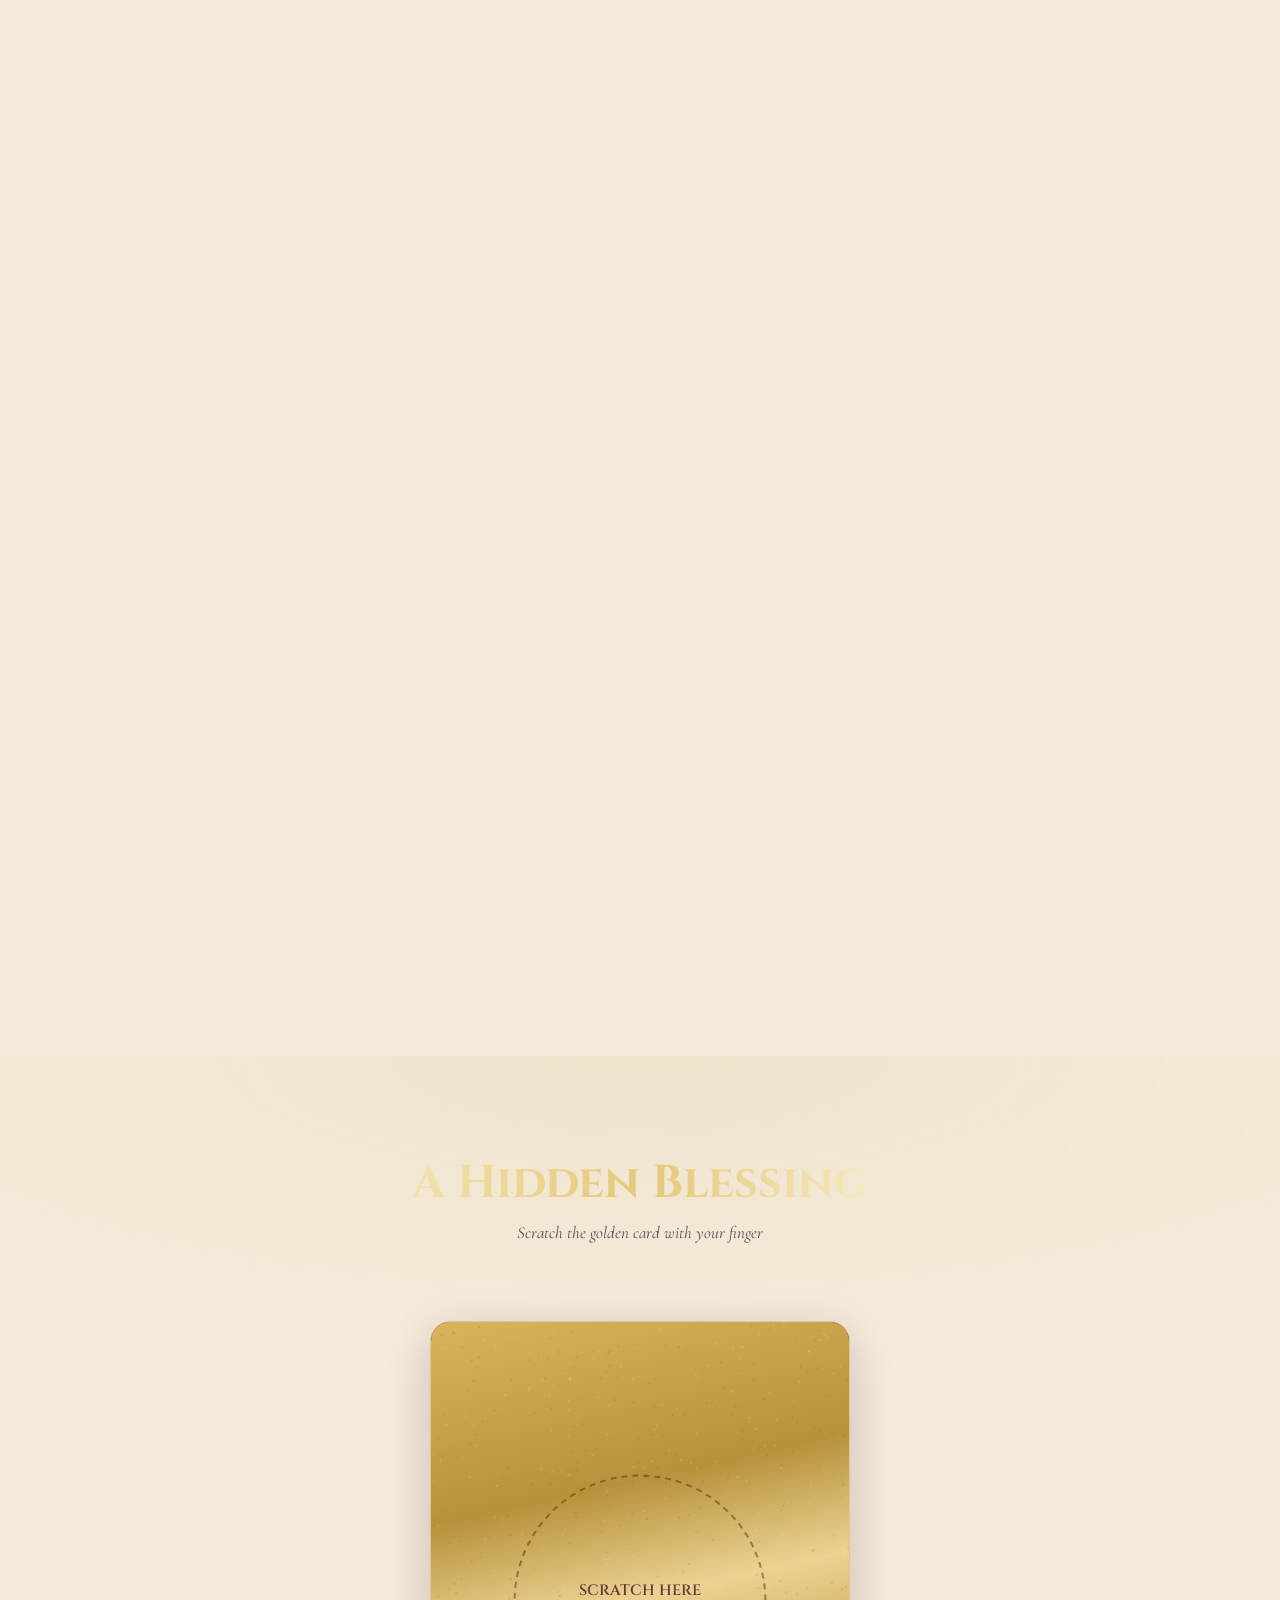
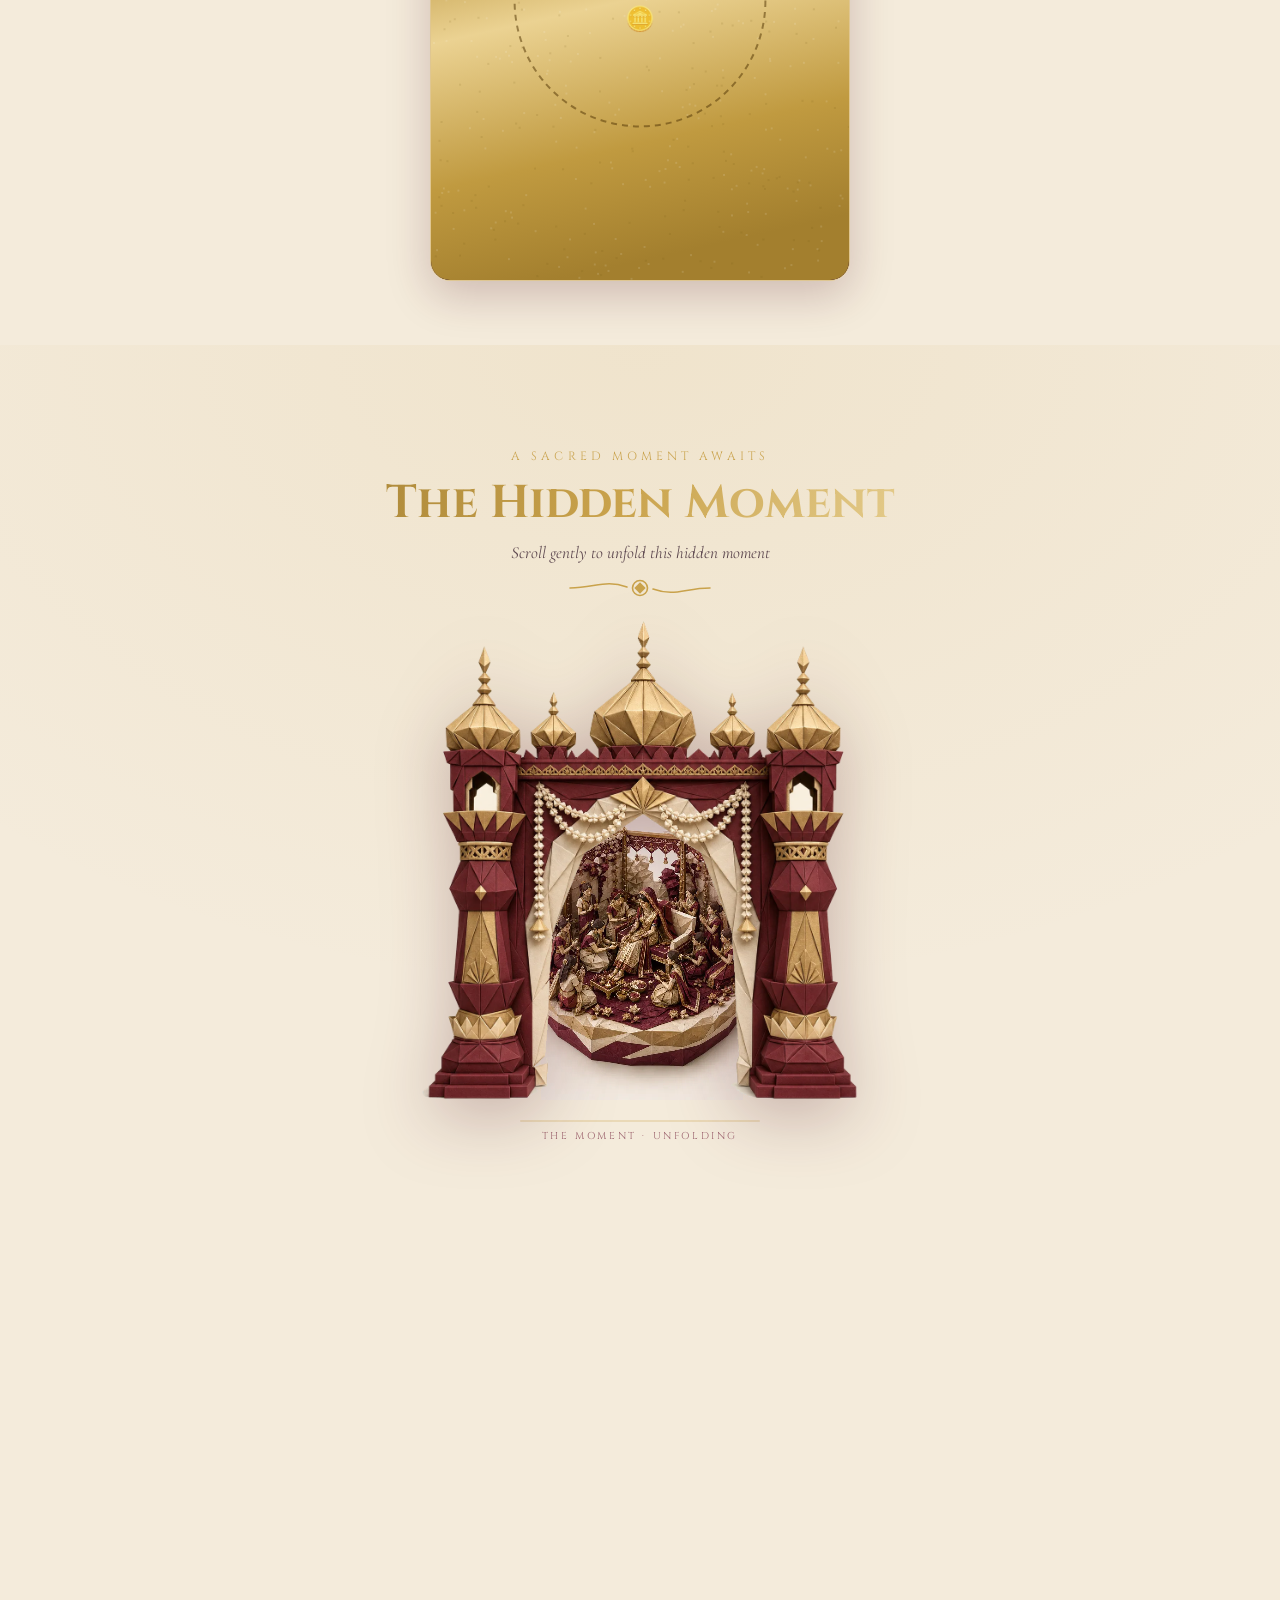
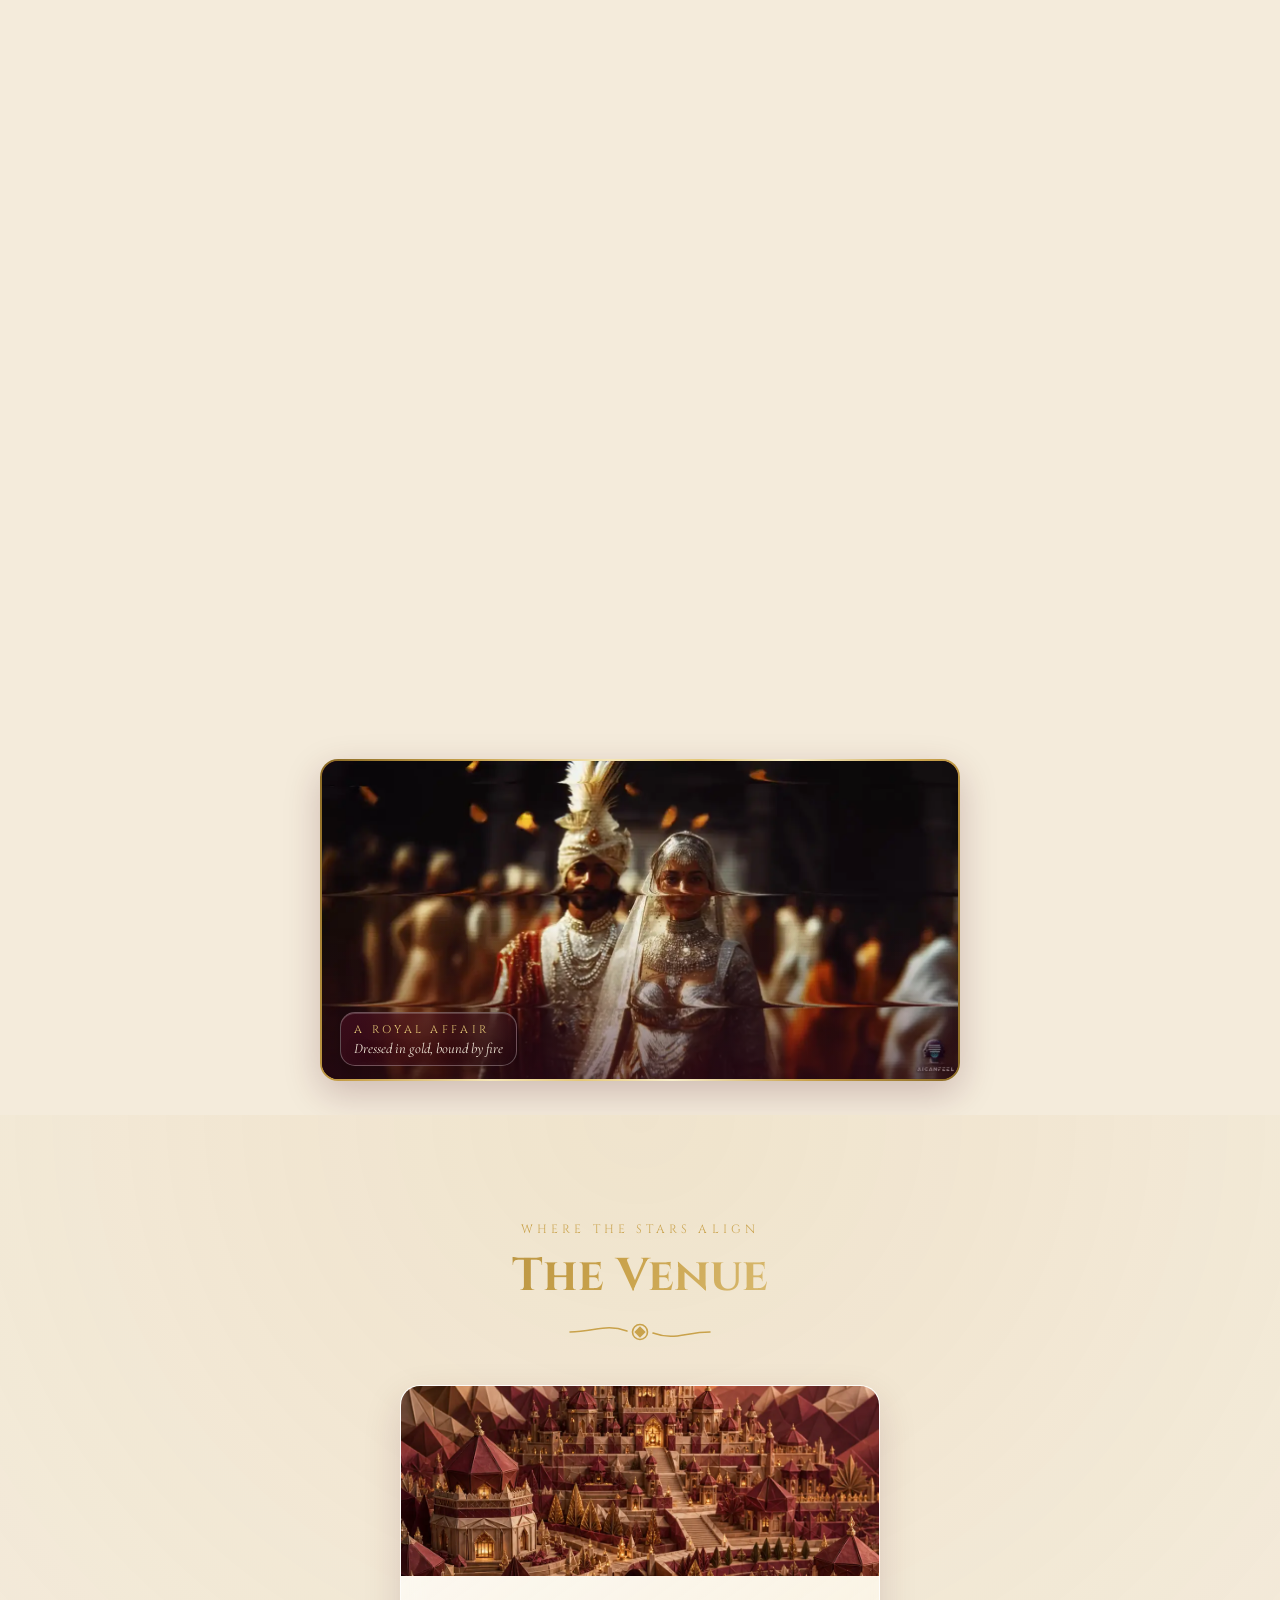
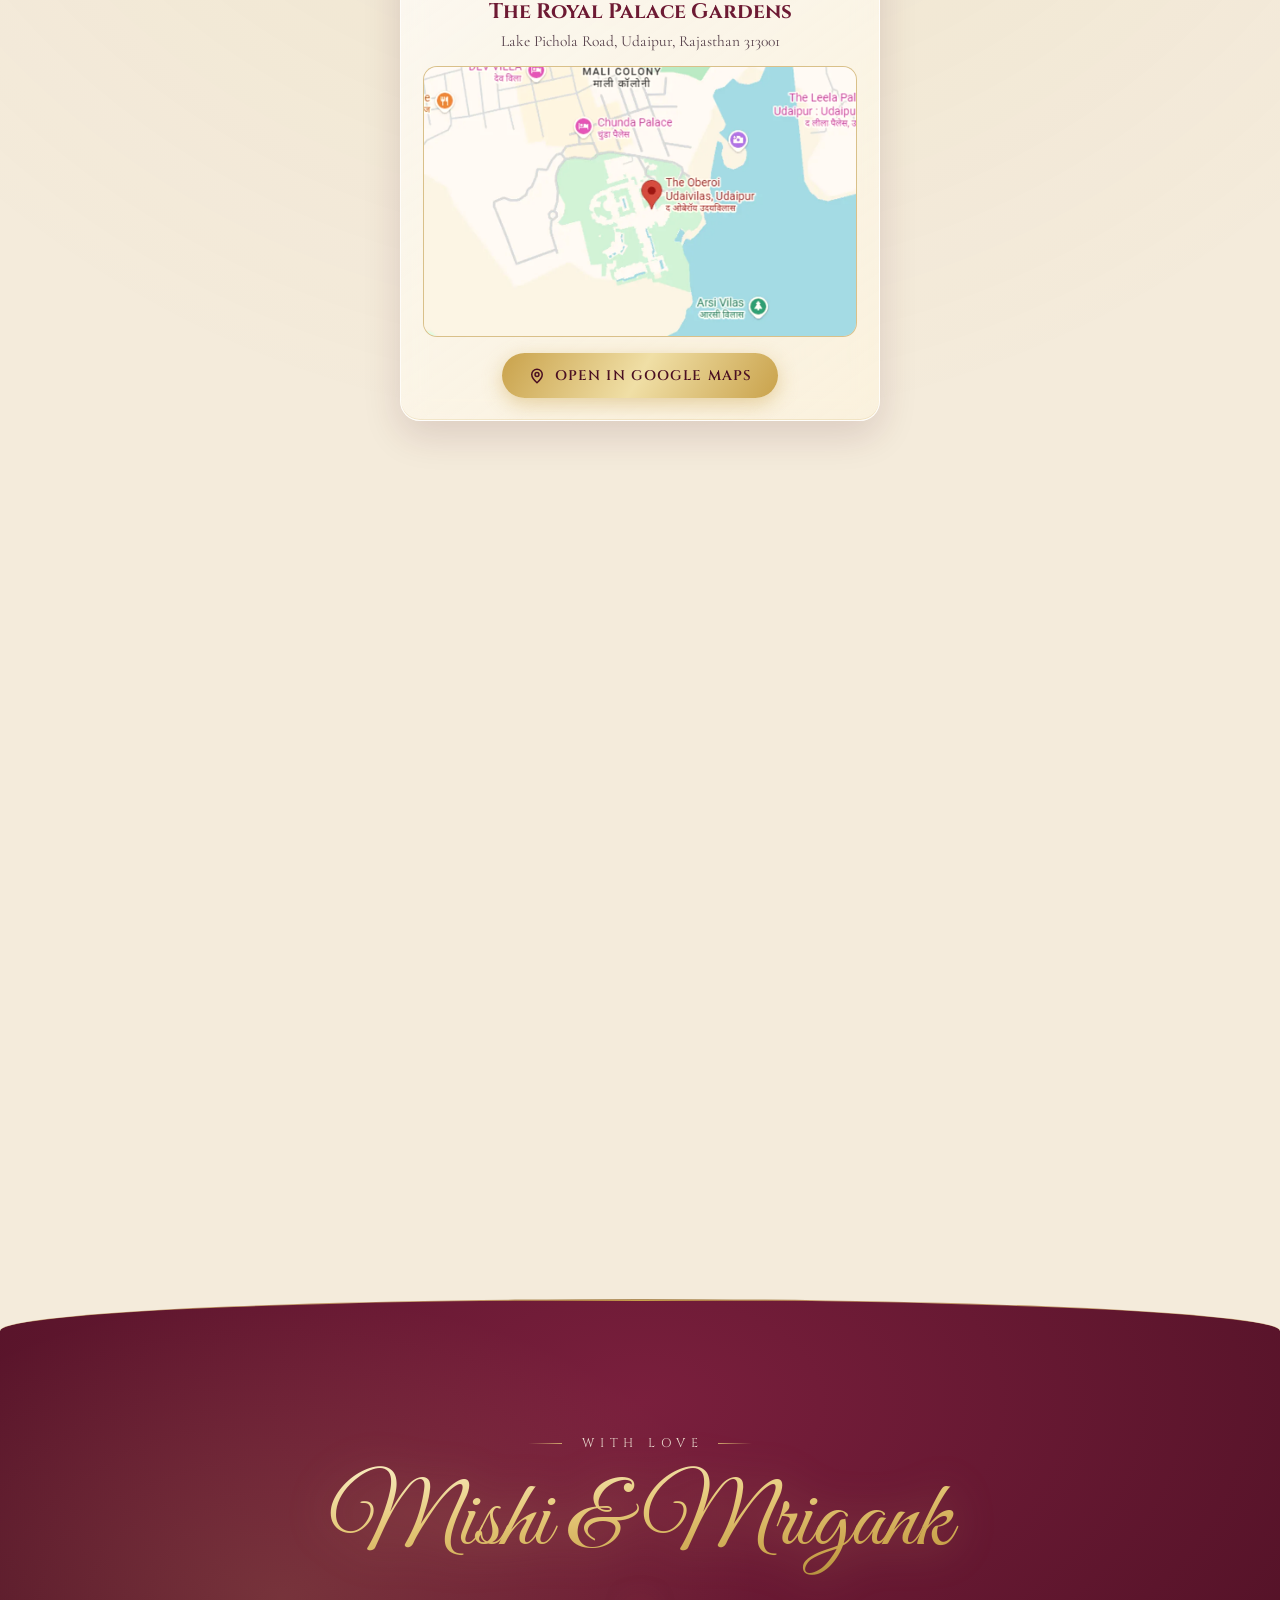
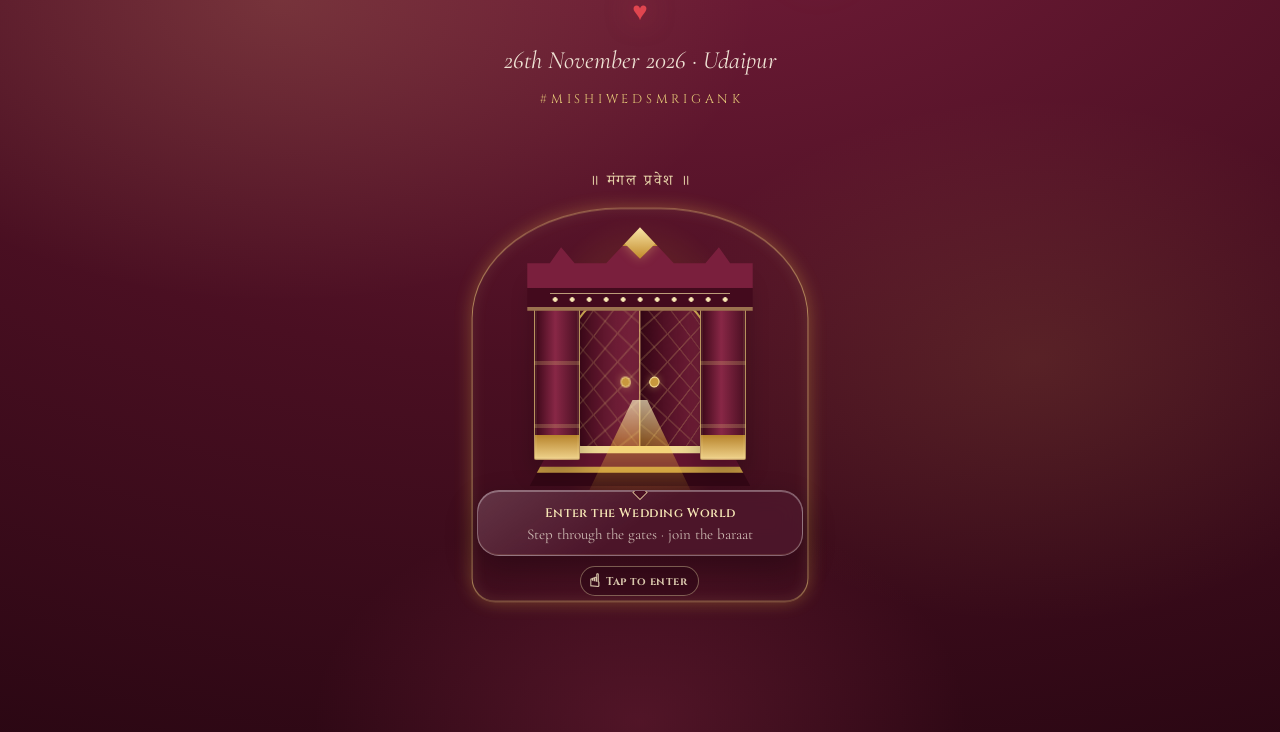
==== commit f32dec8a: "Rebuild both scroll films on off-thread ImageBitmap rings: pre-decoded frames, direction-aware strea" ====
--- a/index.html
+++ b/index.html
@@ -261,6 +261,6 @@
 </div>
 
 <script src="config.js?v=20260719-lean"></script>
-<script src="app.js?v=20260720-celebration"></script>
+<script src="app.js?v=20260720-bitmaprings"></script>
 </body>
 </html>
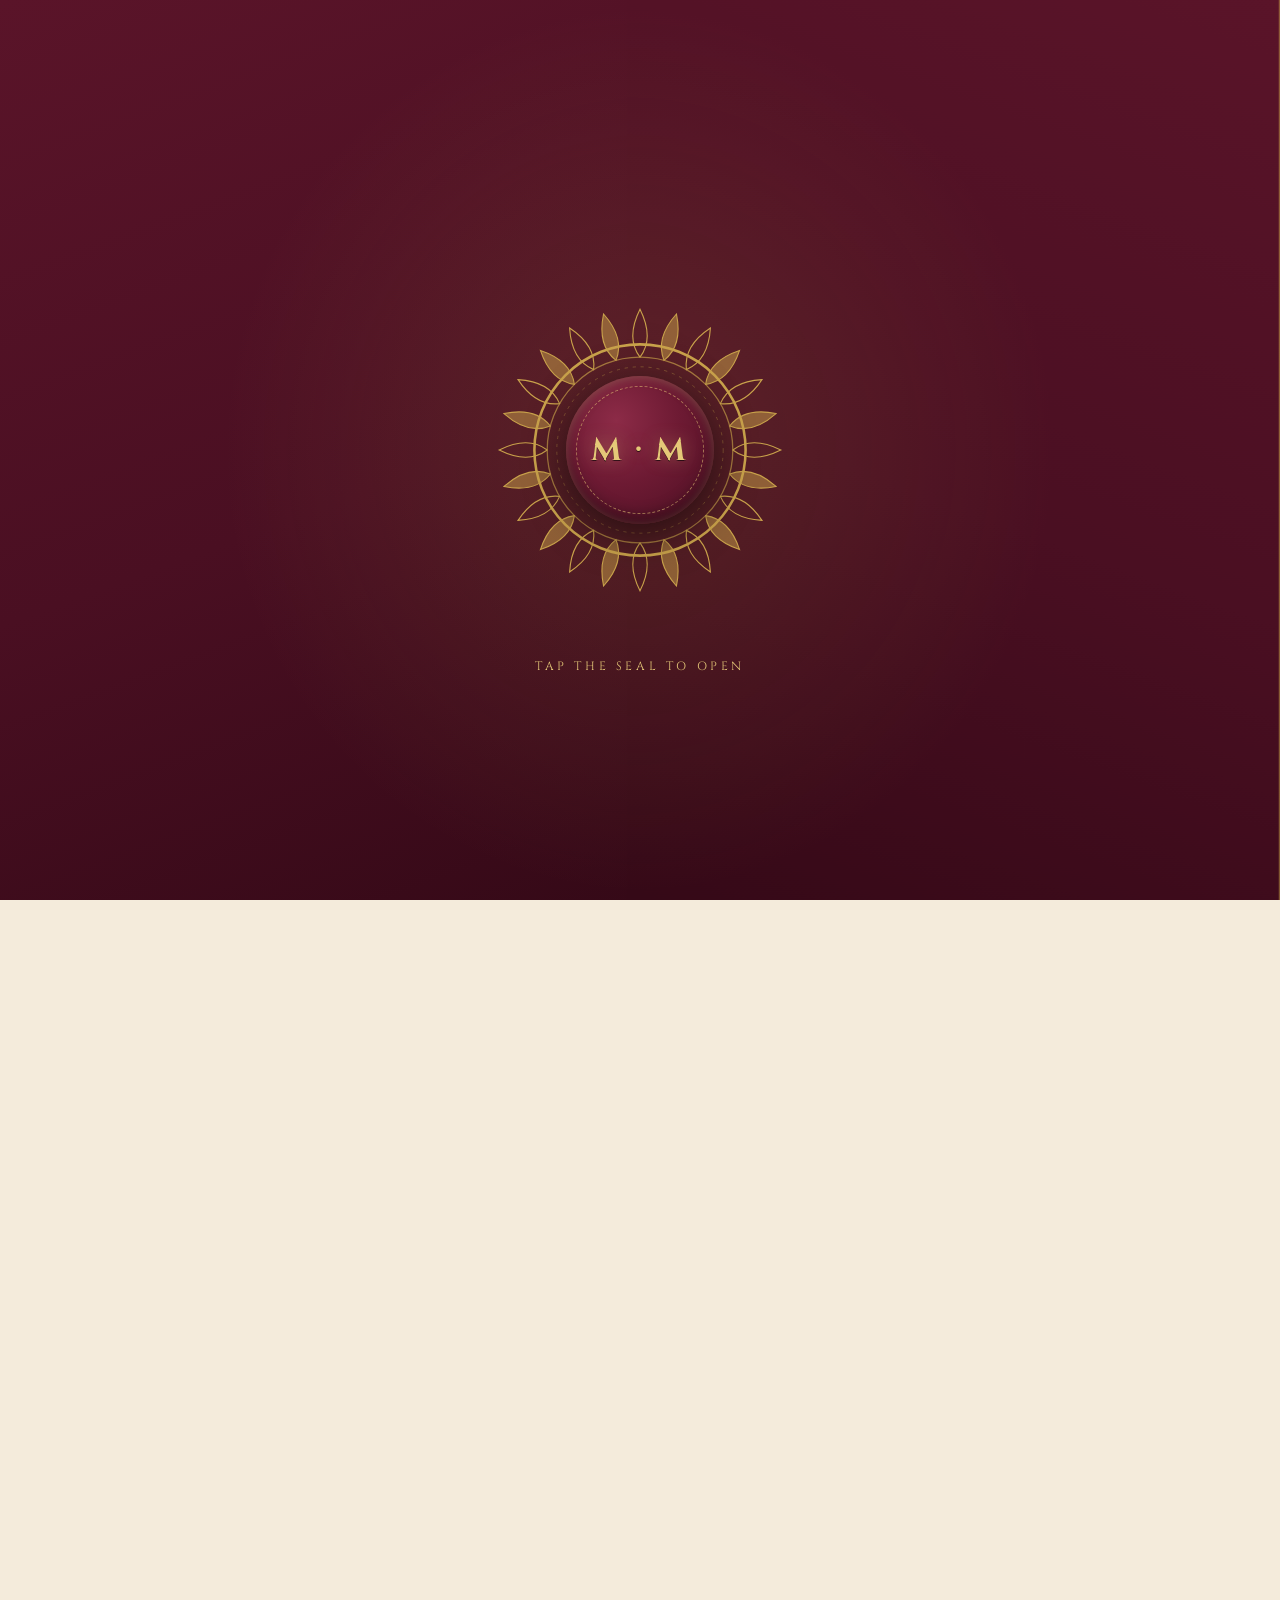
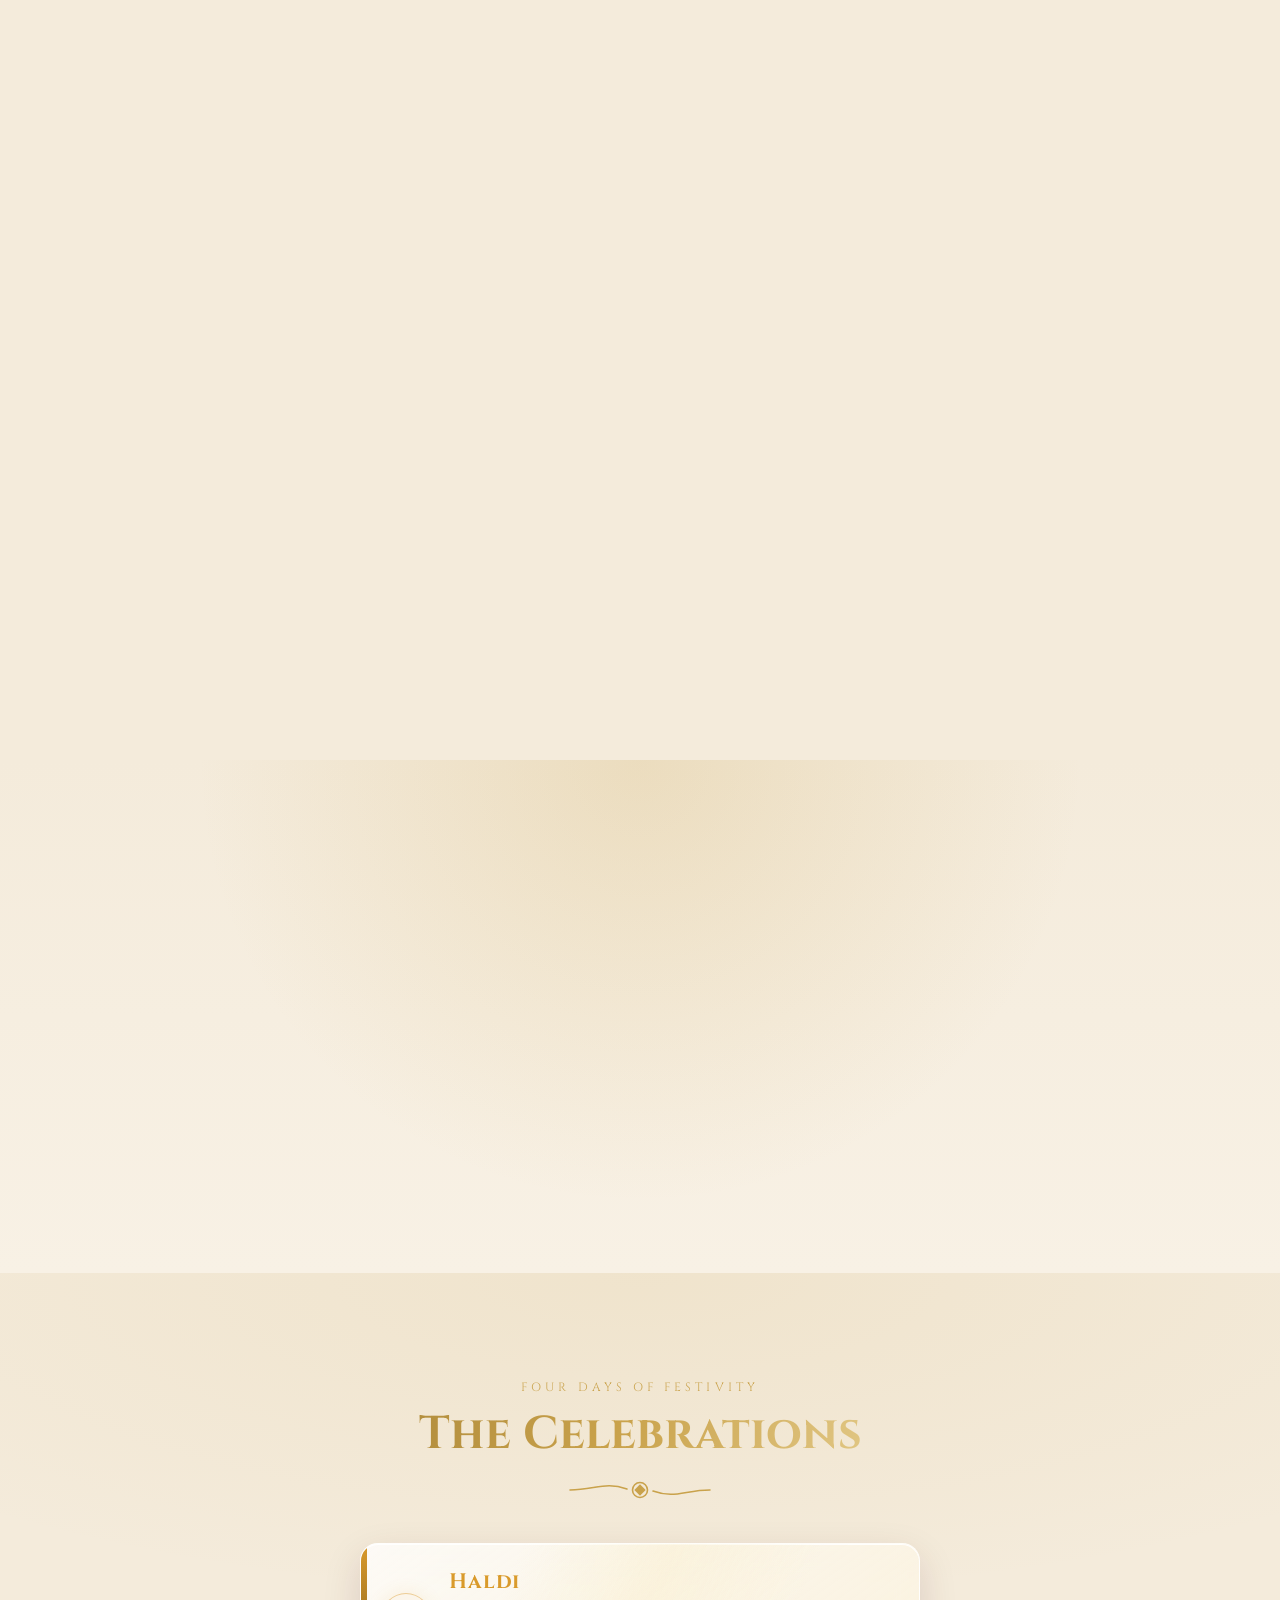
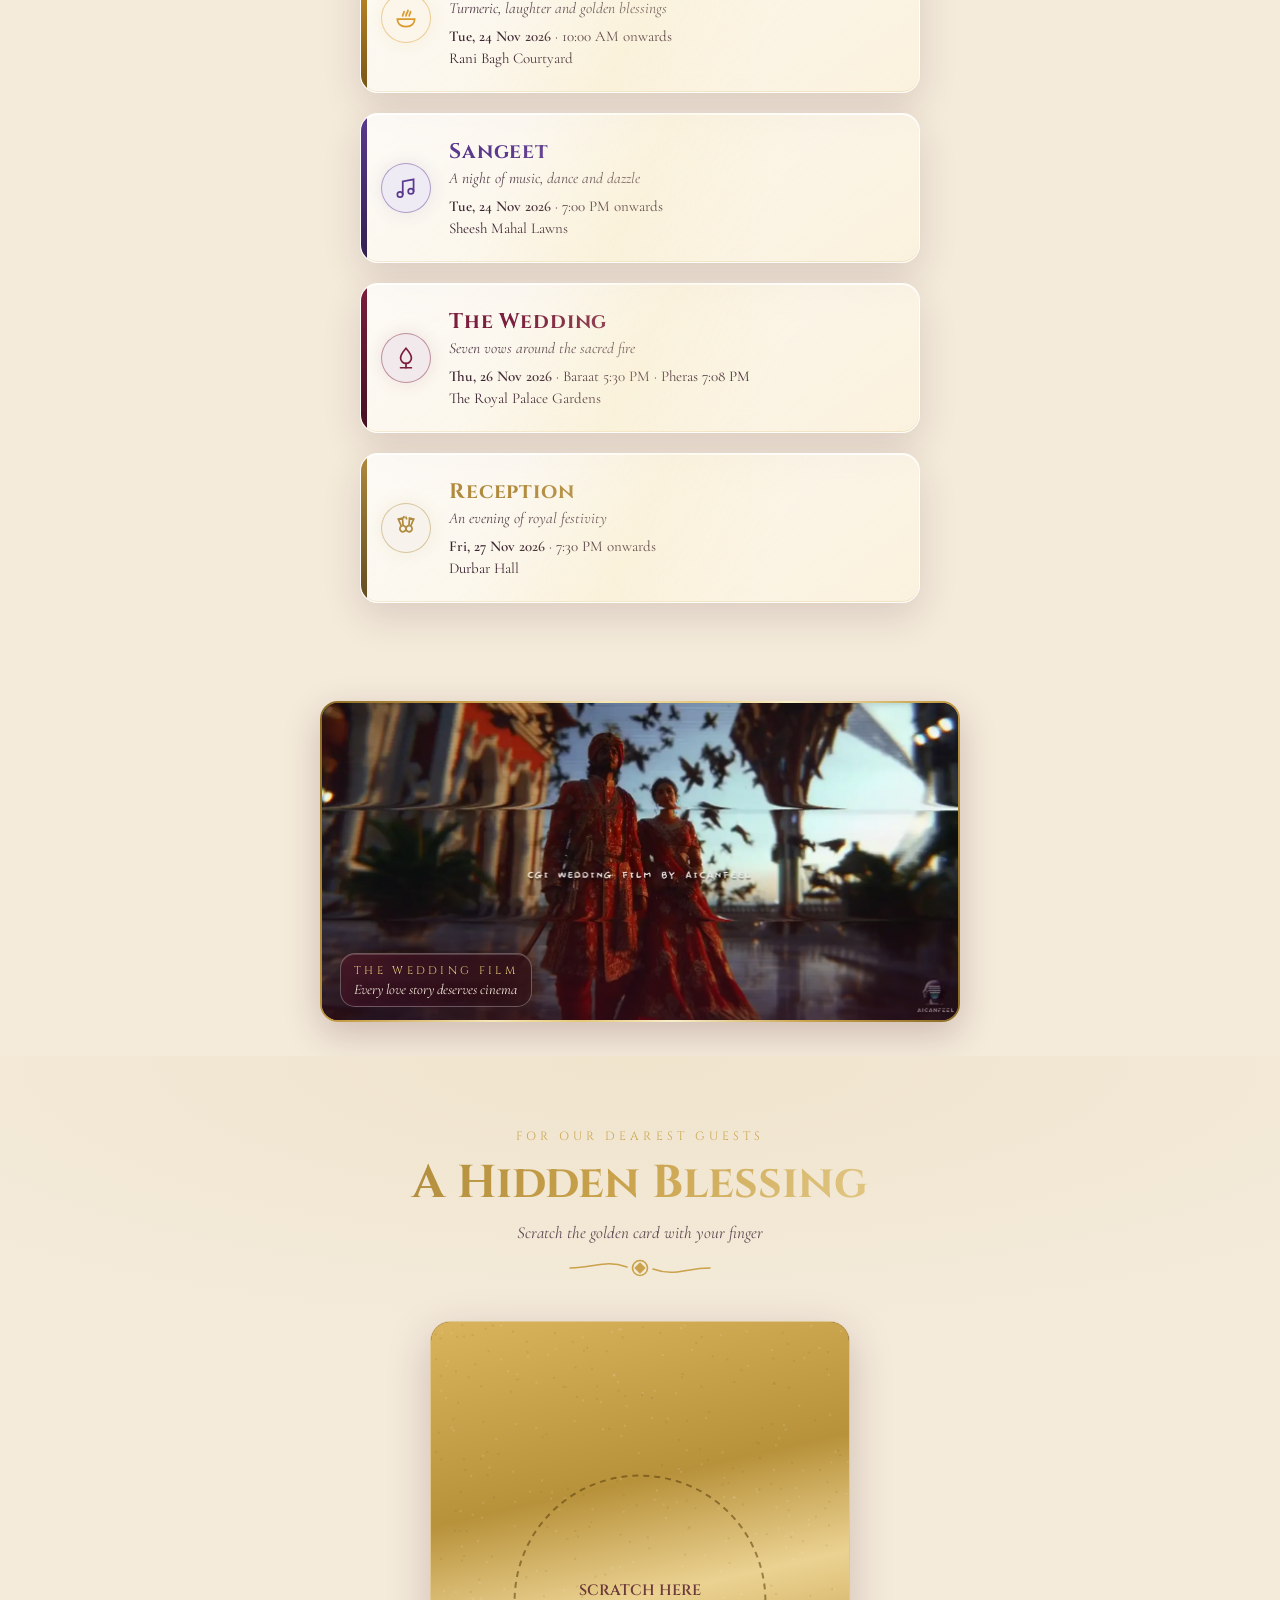
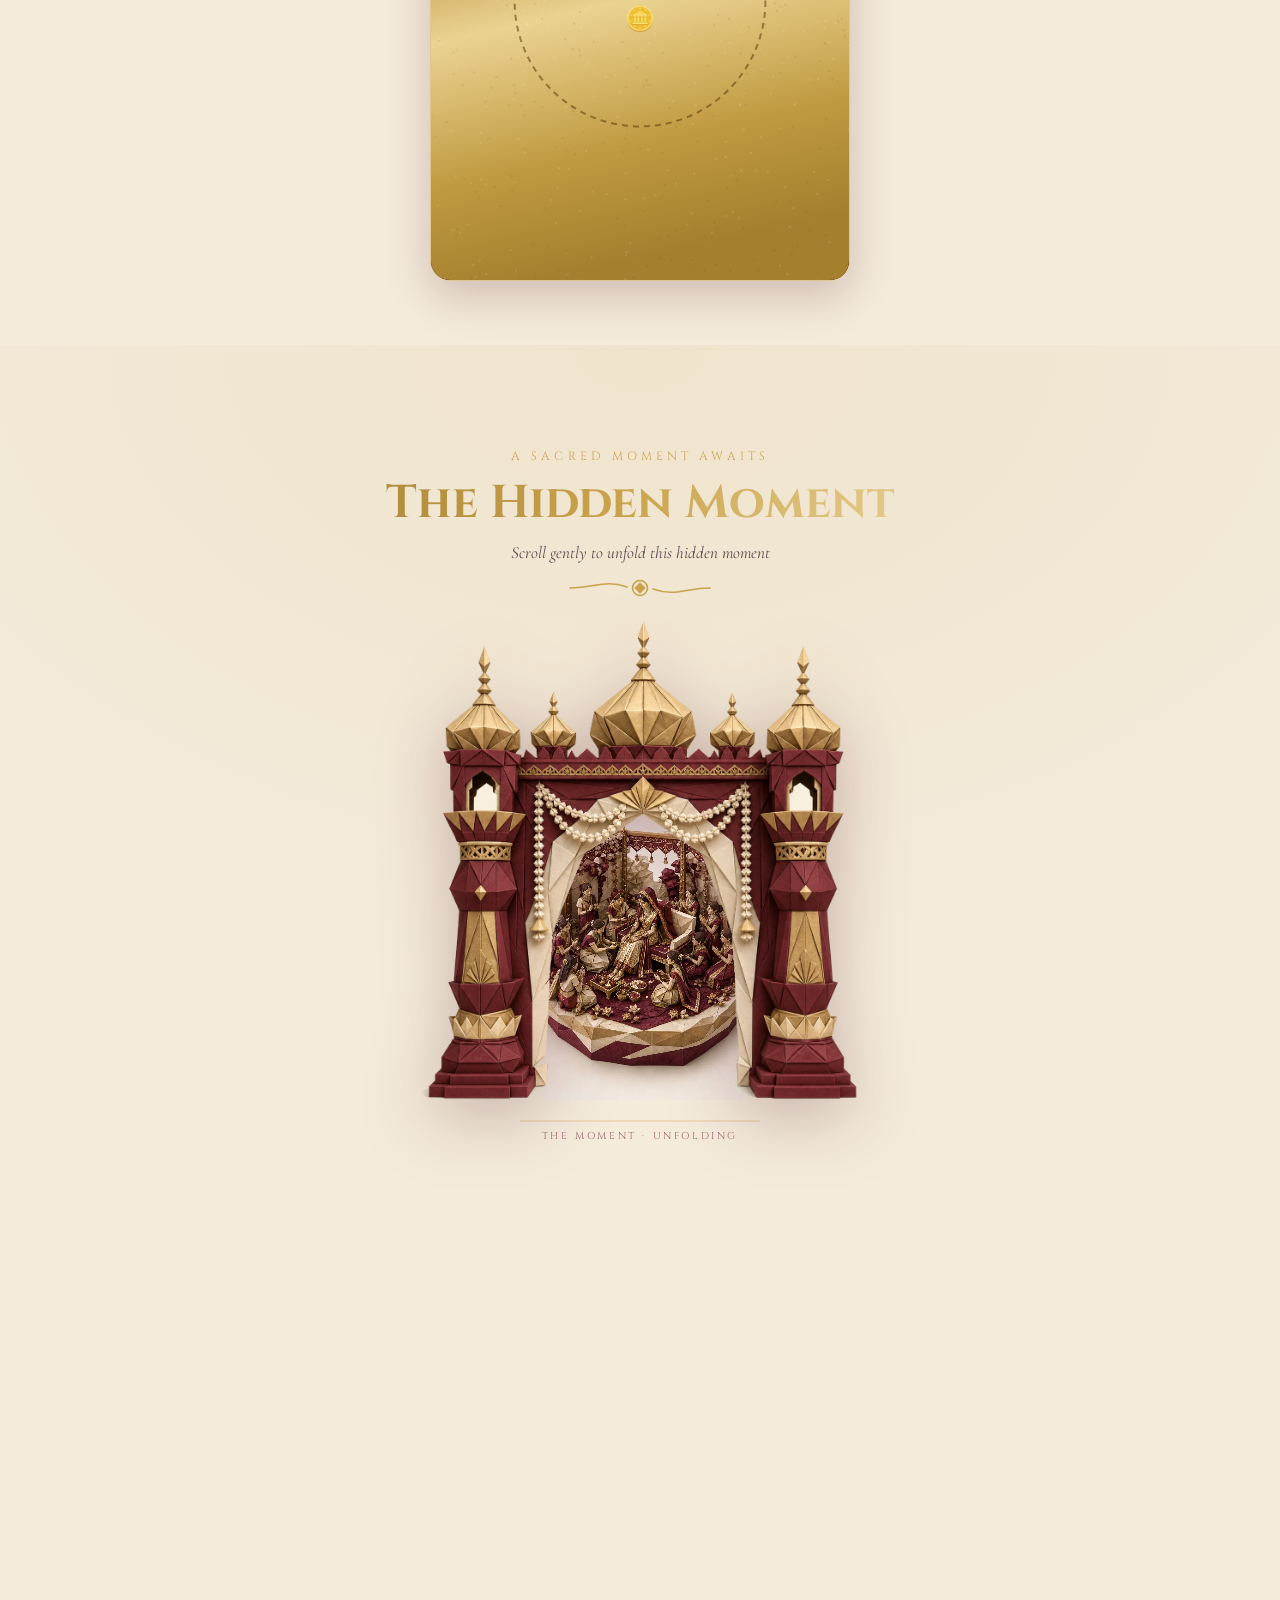
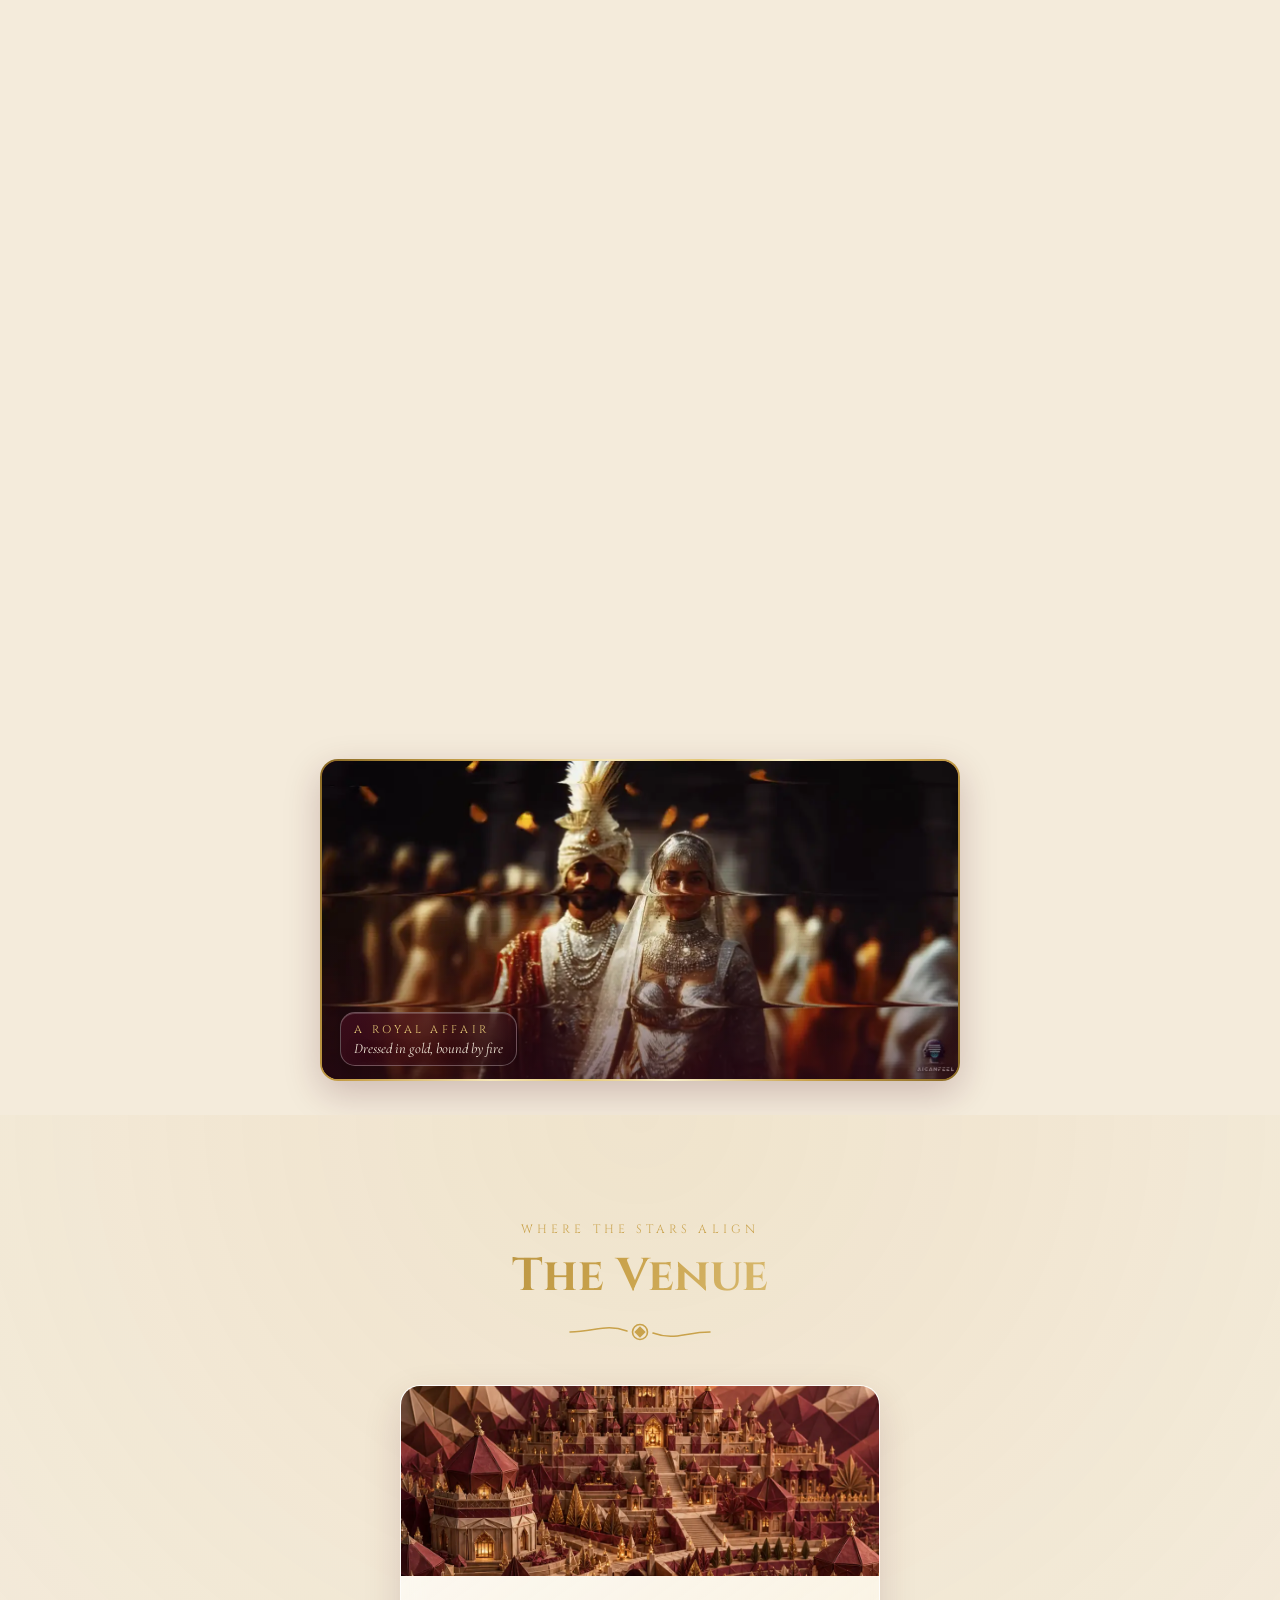
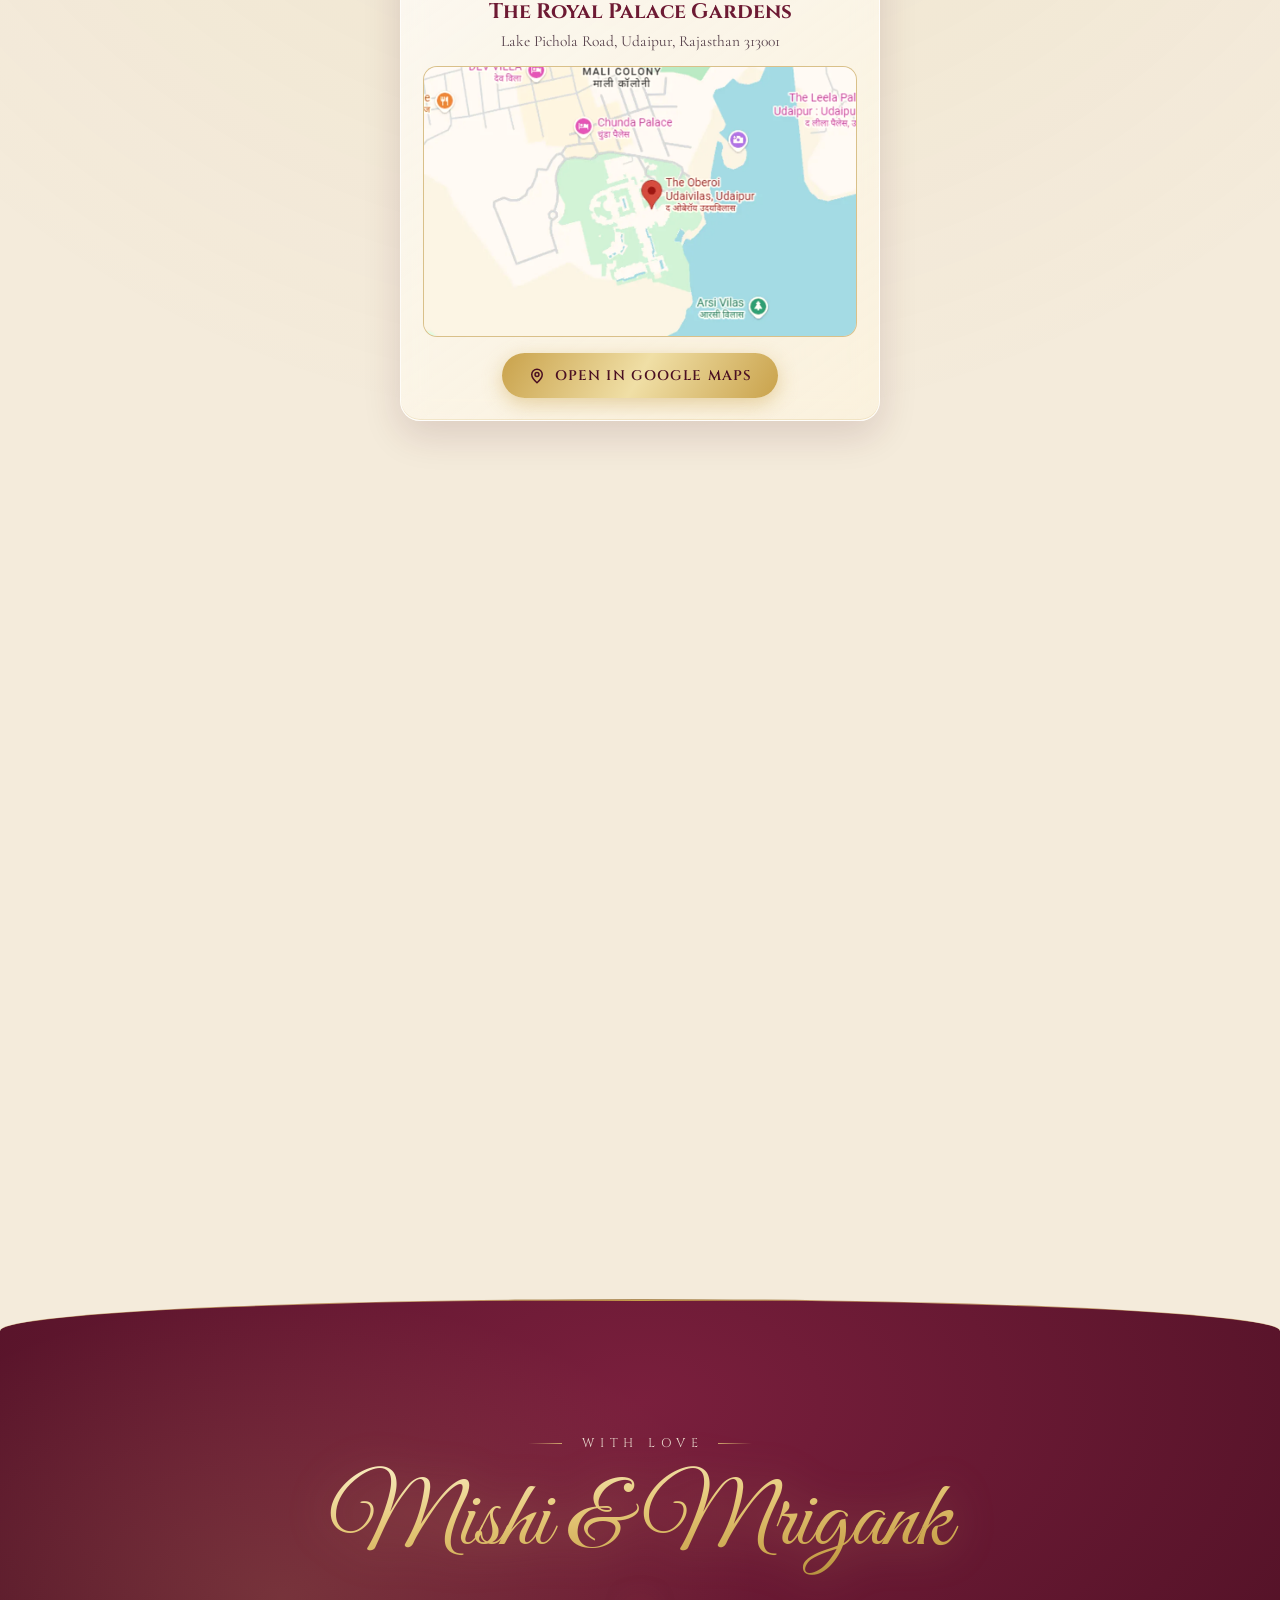
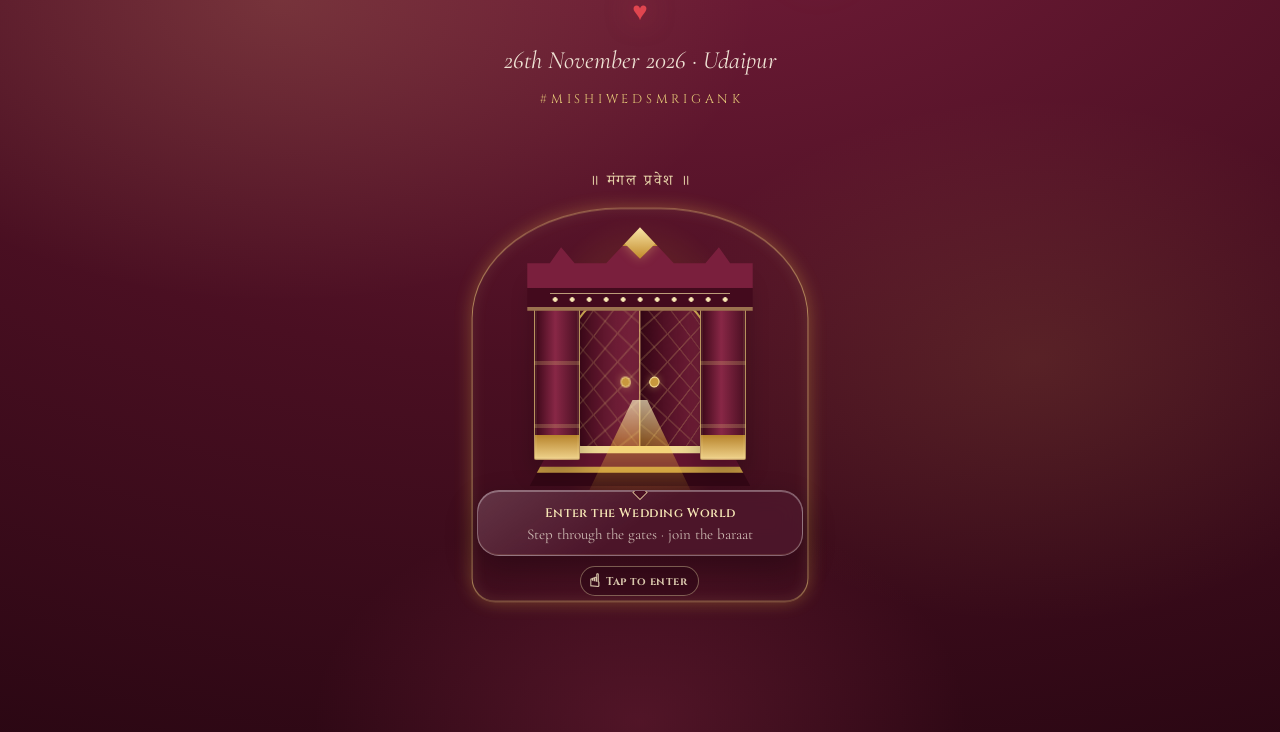
==== commit 611ebd1b: "Butter pass: full-film prebuffer before entry (zero mid-scroll work), cross-fade frame interpolation" ====
--- a/index.html
+++ b/index.html
@@ -261,6 +261,6 @@
 </div>
 
 <script src="config.js?v=20260719-lean"></script>
-<script src="app.js?v=20260720-bitmaprings"></script>
+<script src="app.js?v=20260720-butter"></script>
 </body>
 </html>
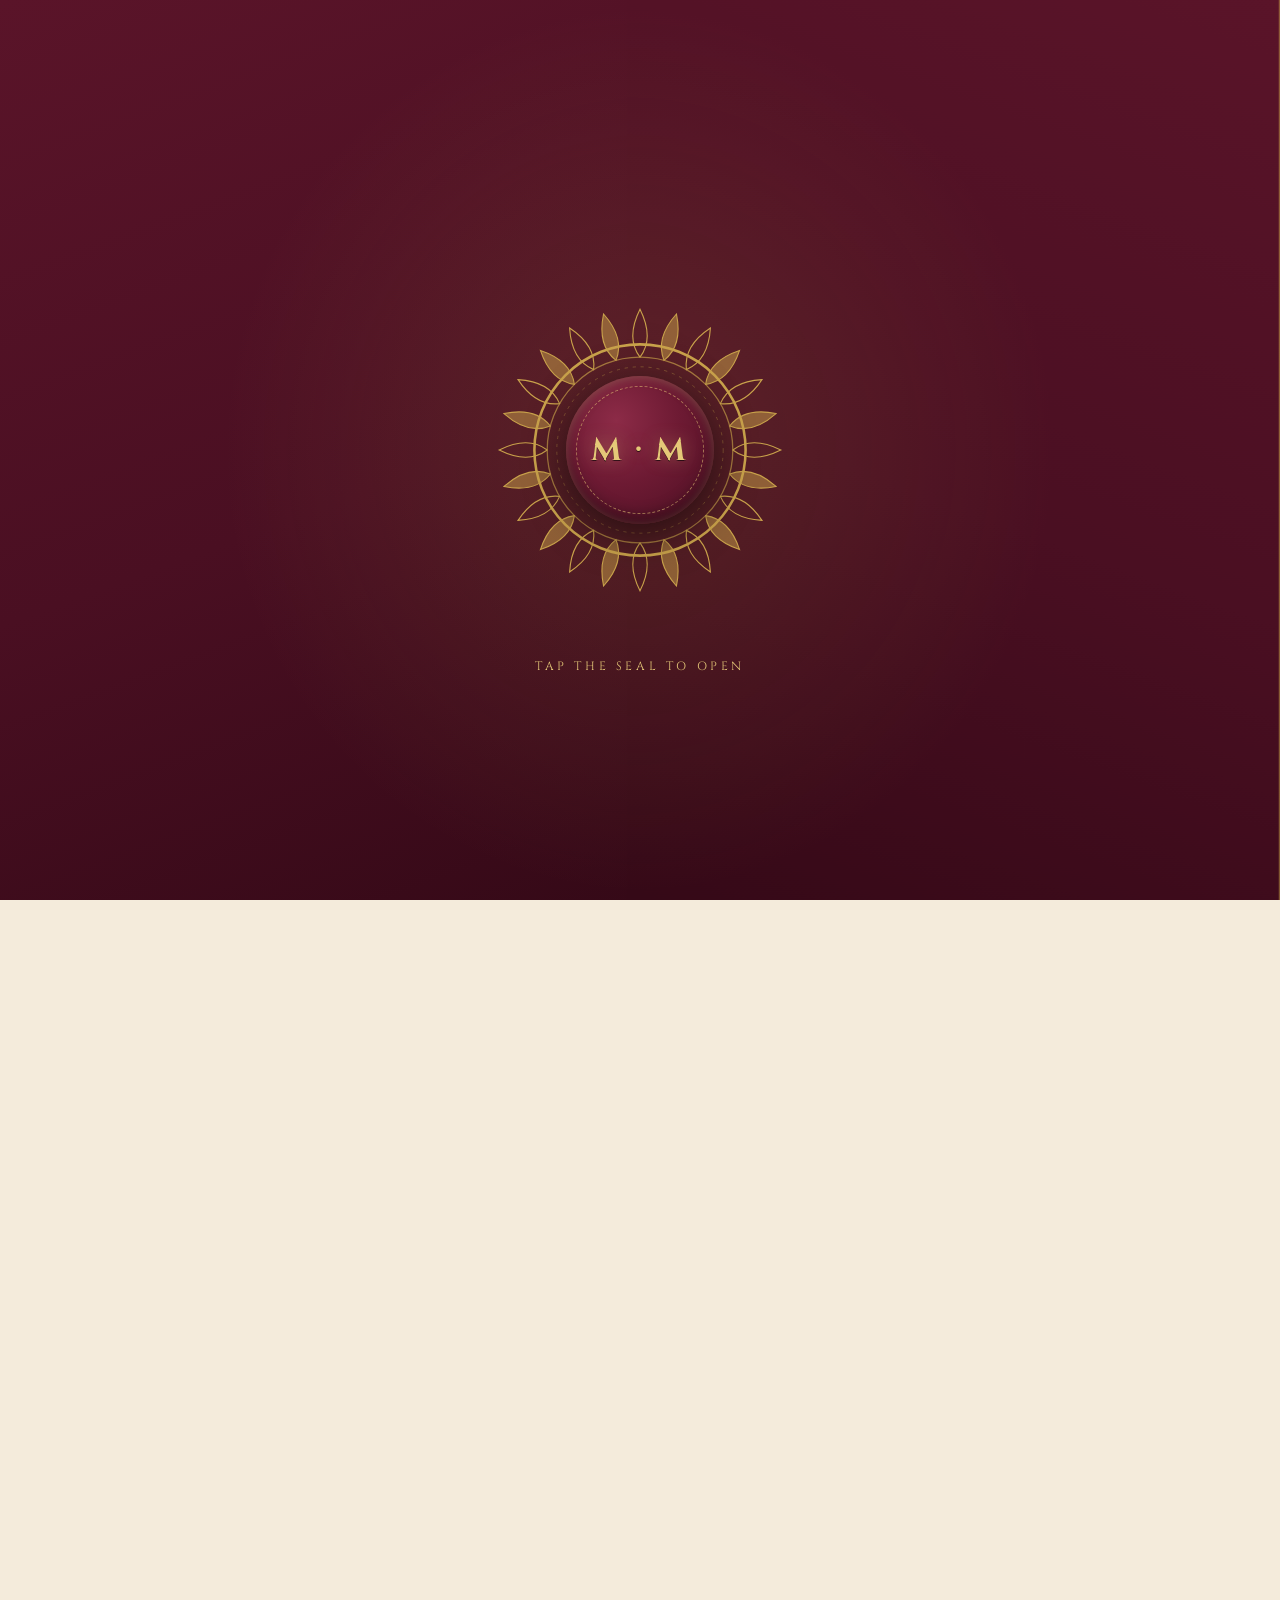
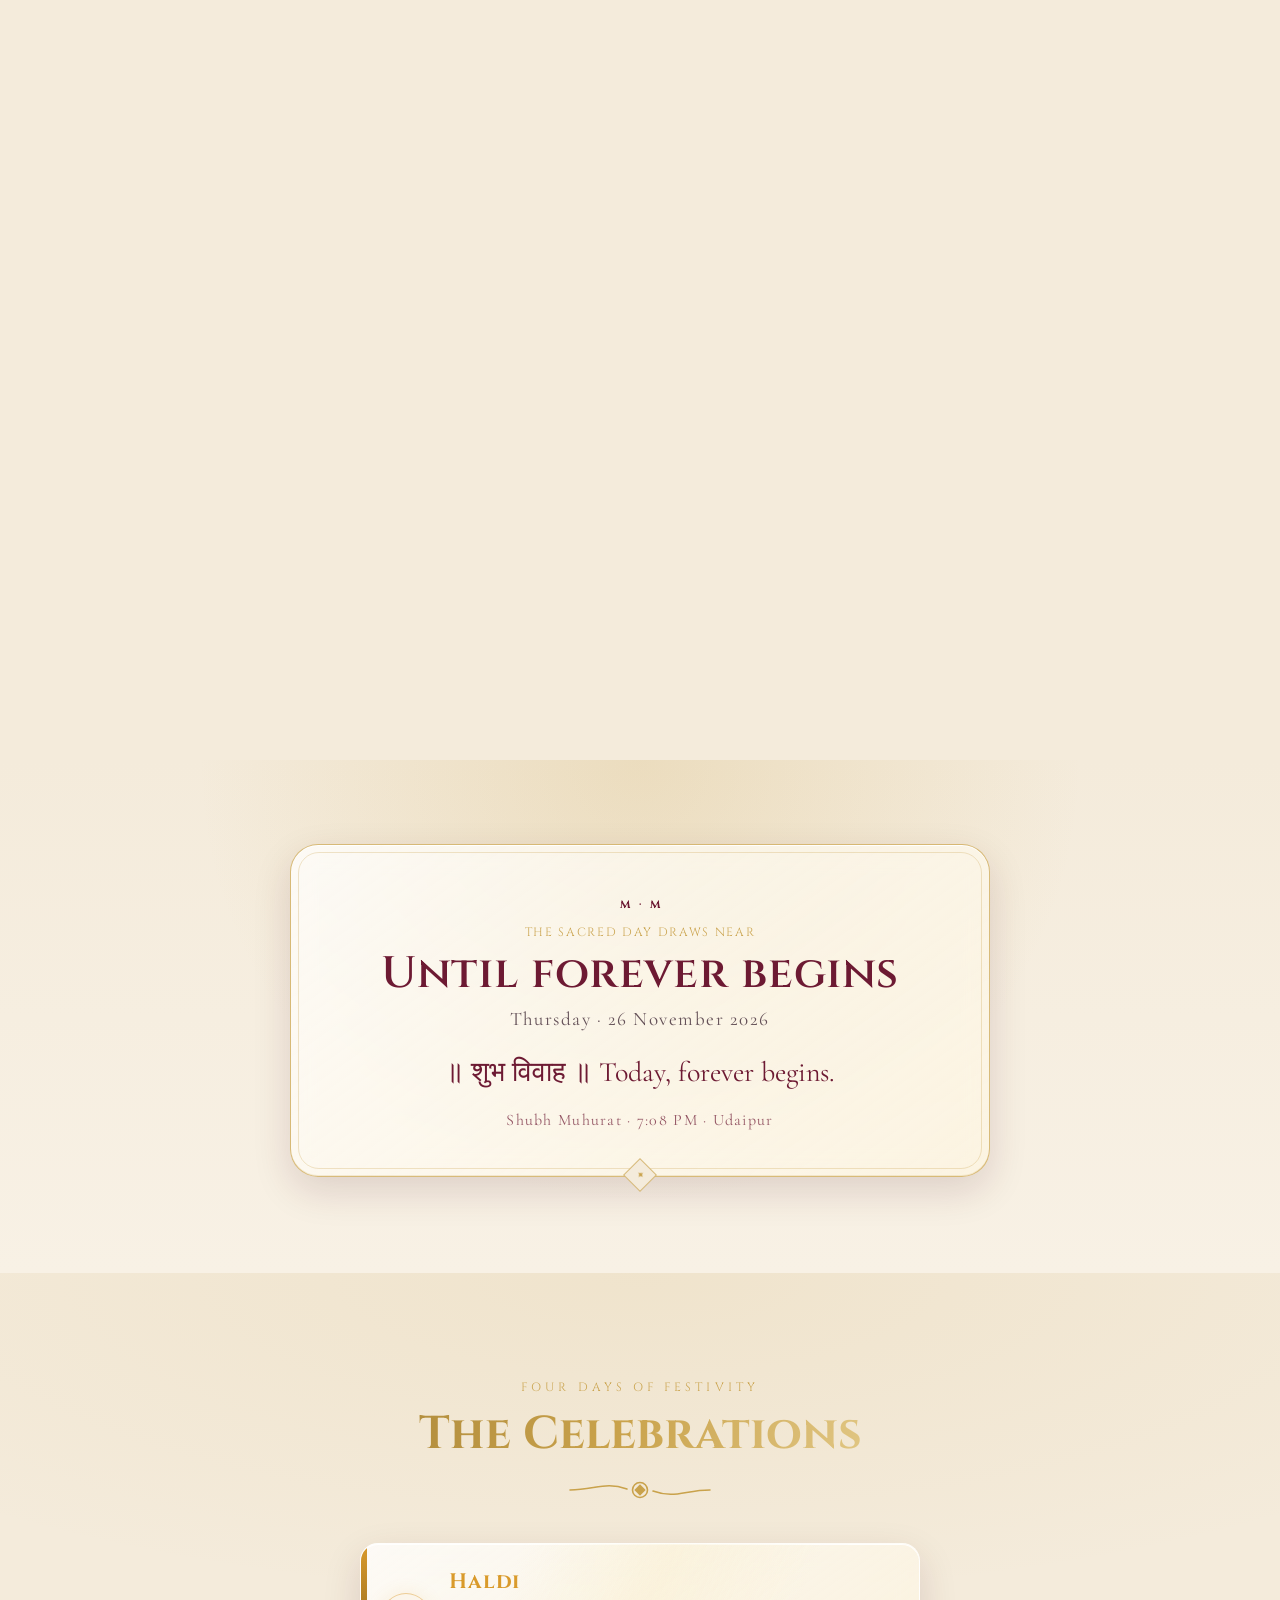
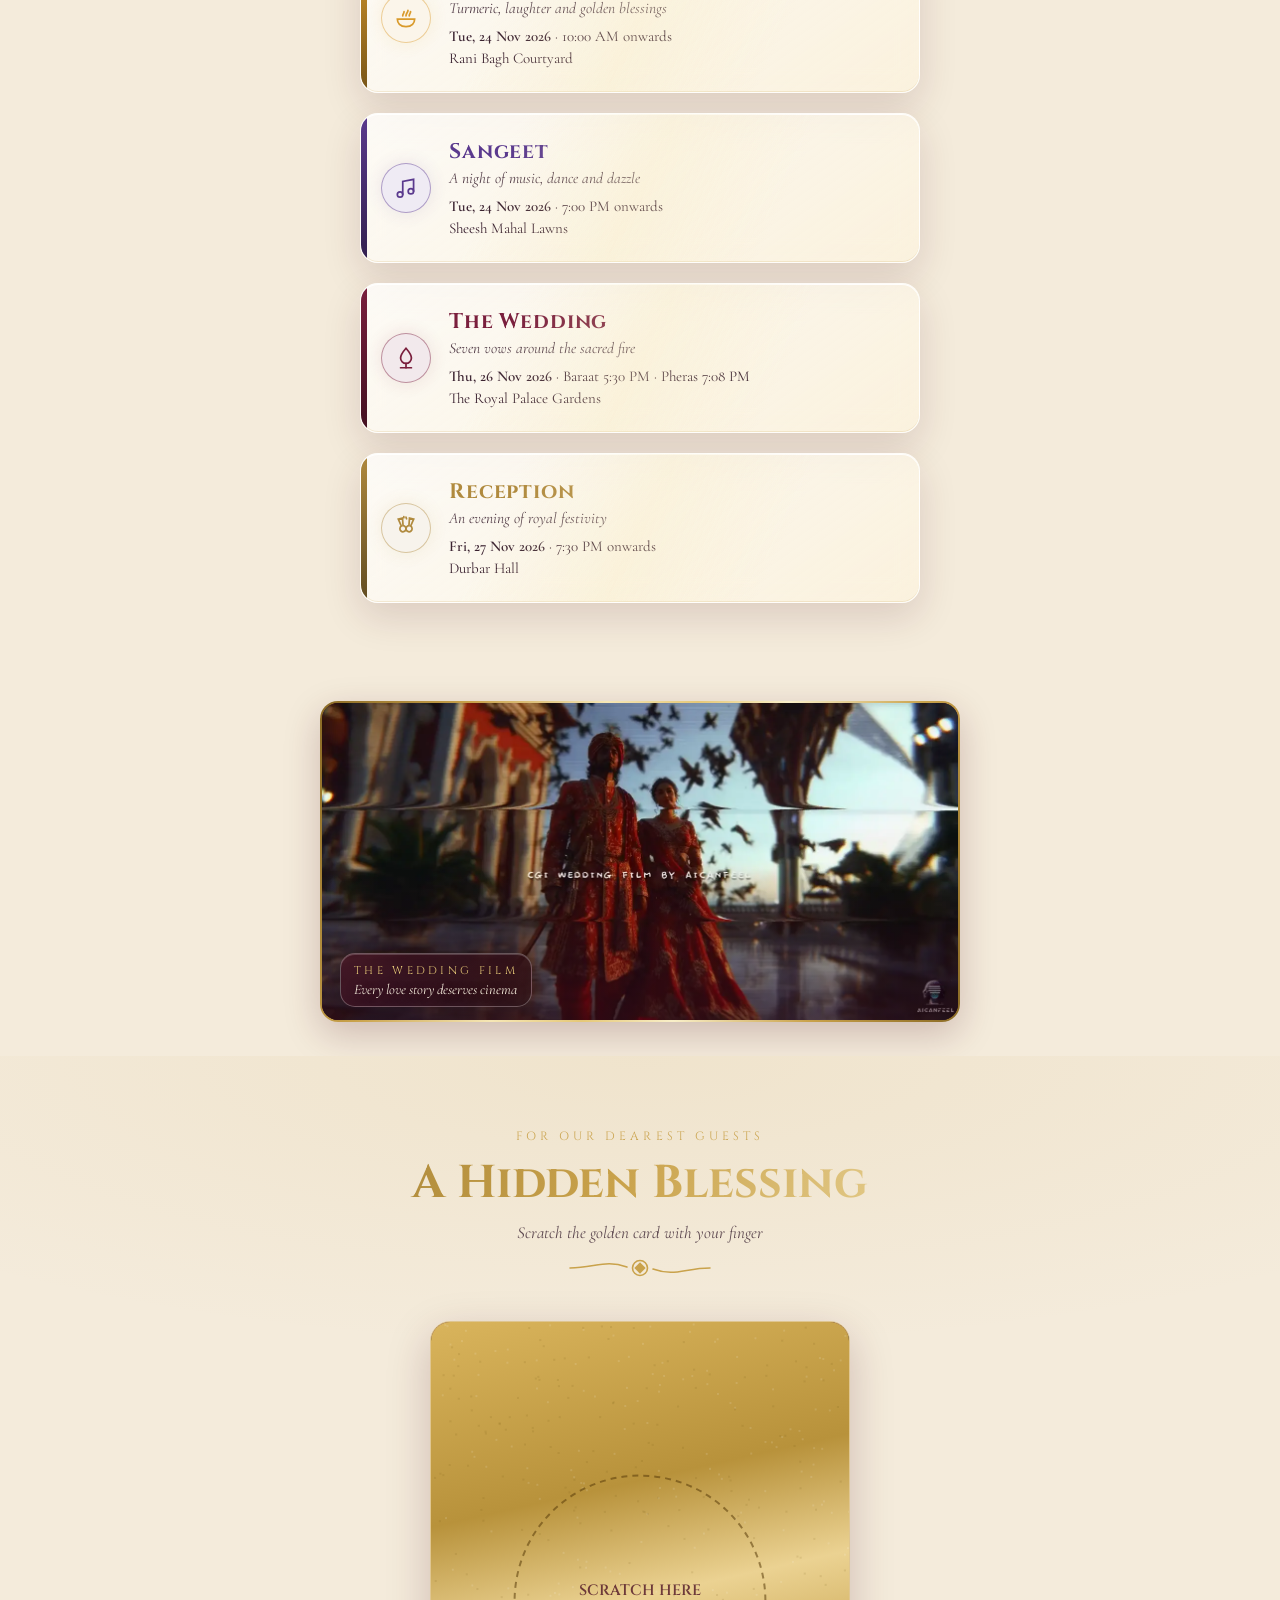
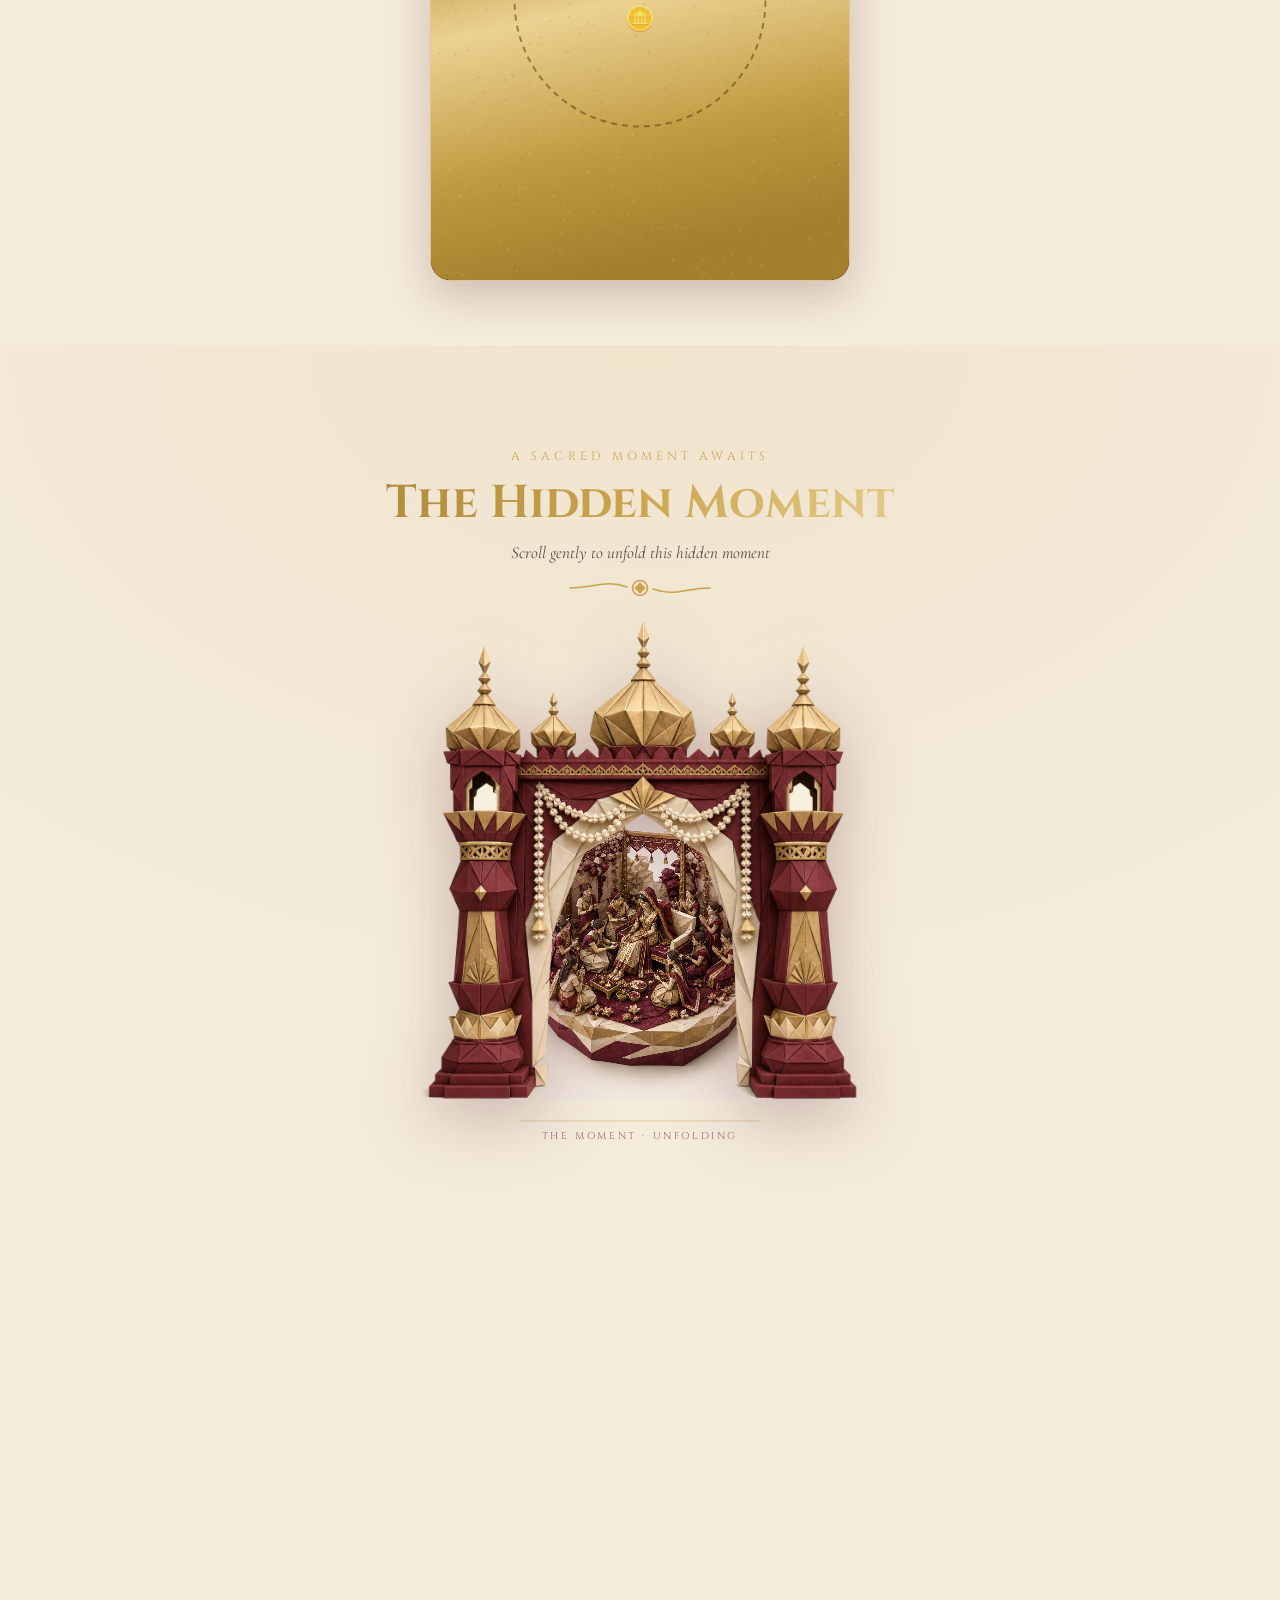
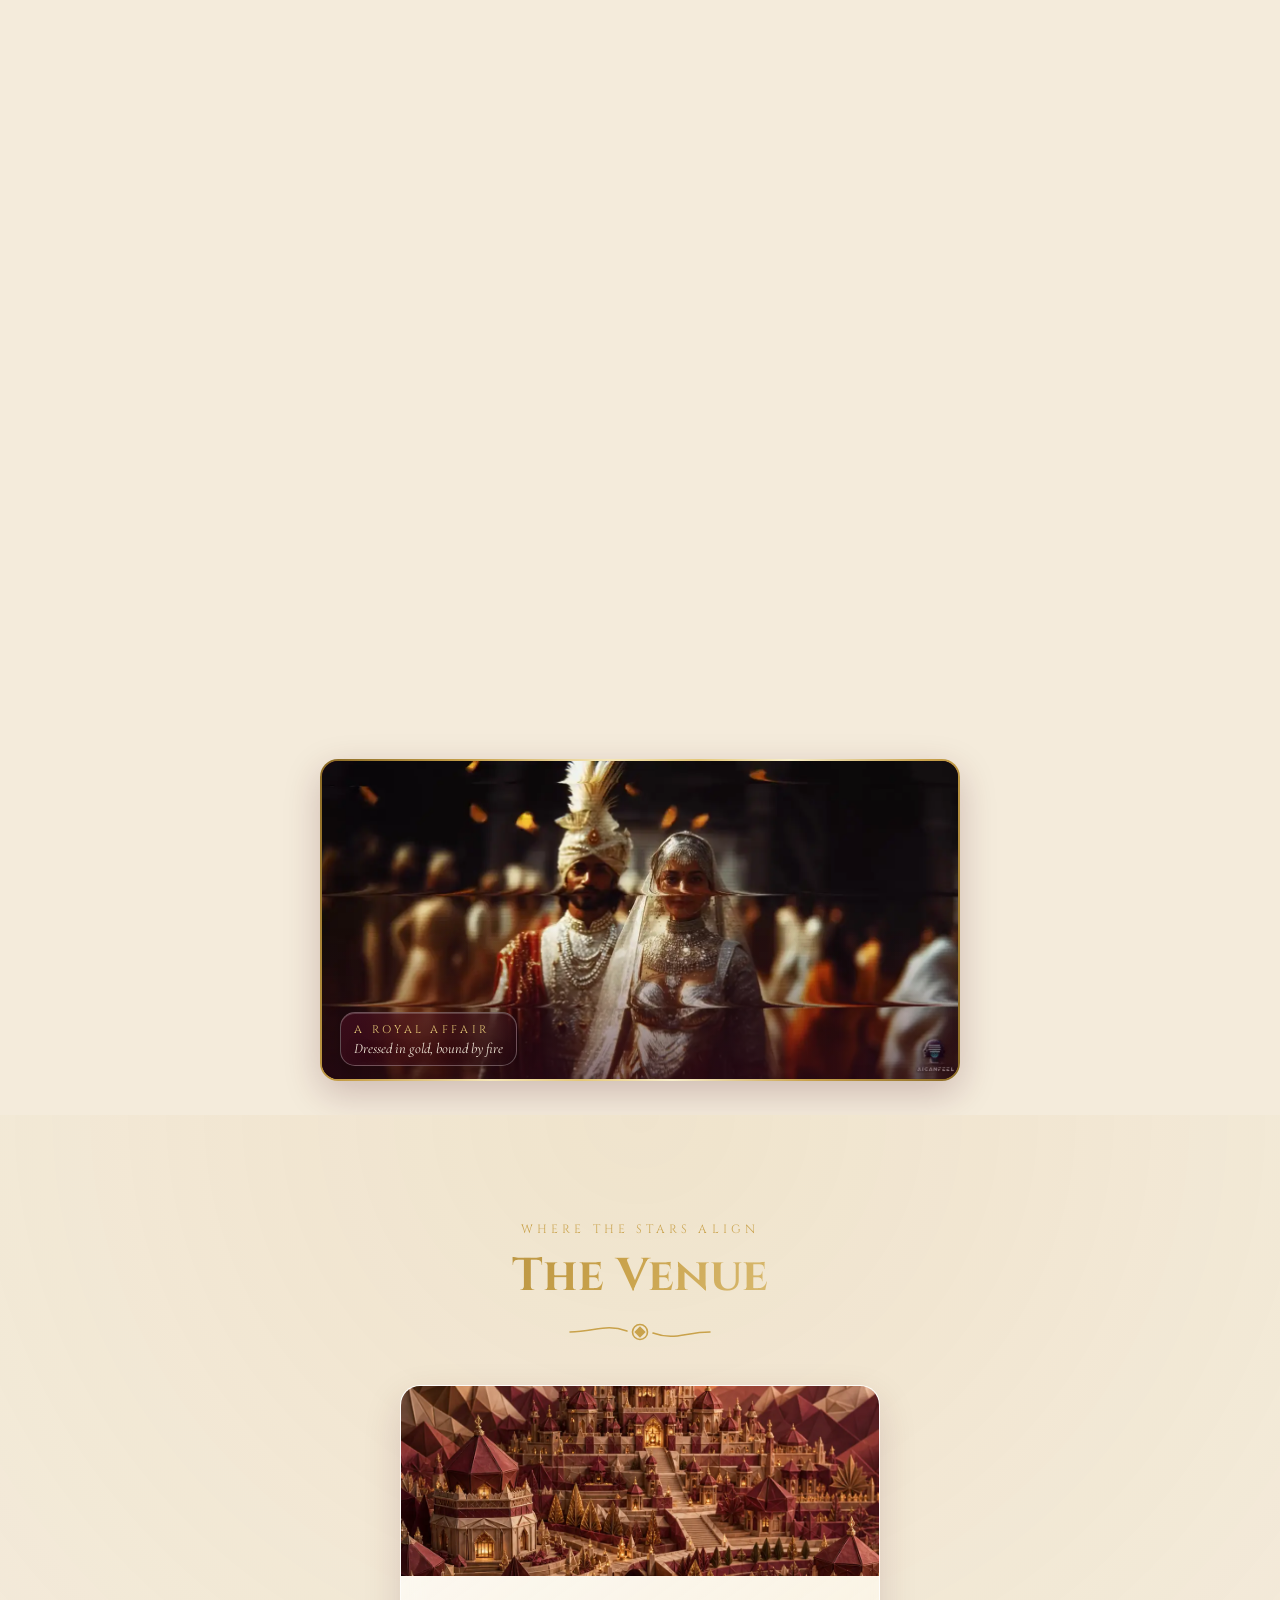
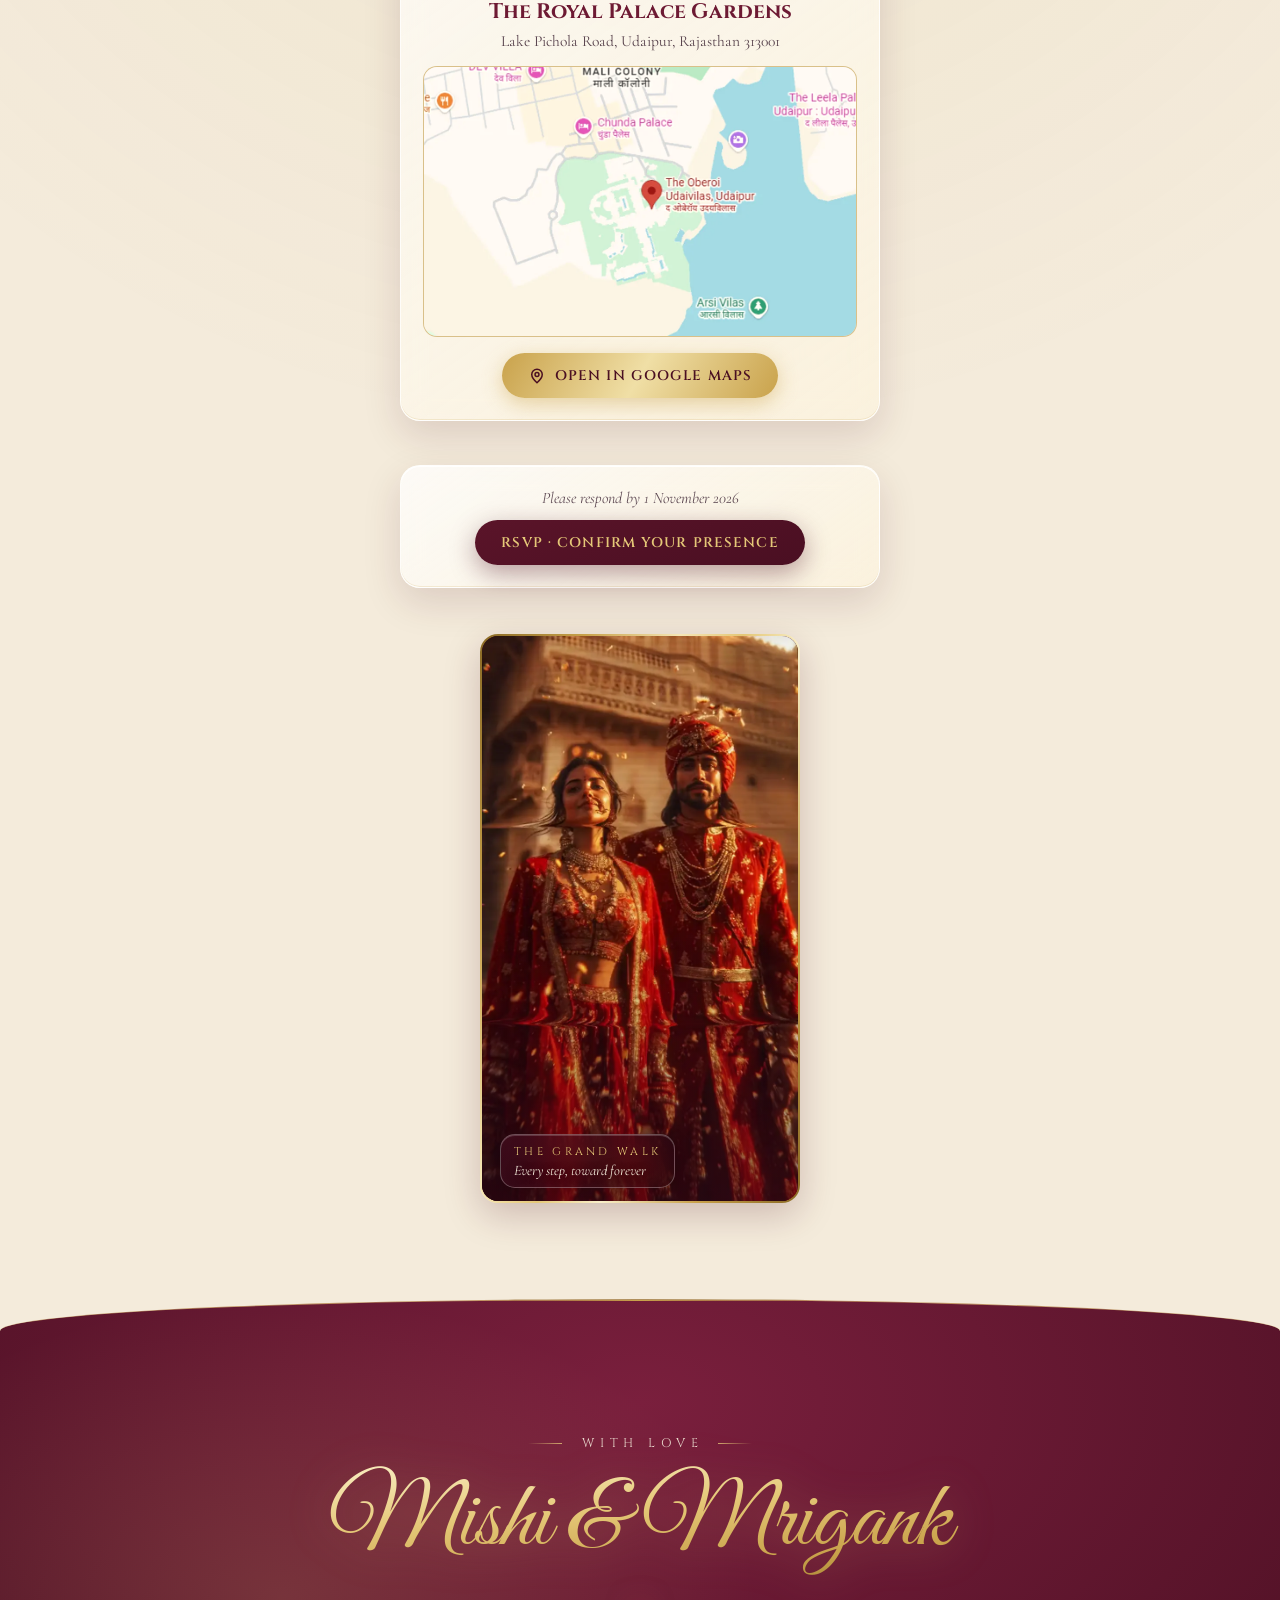
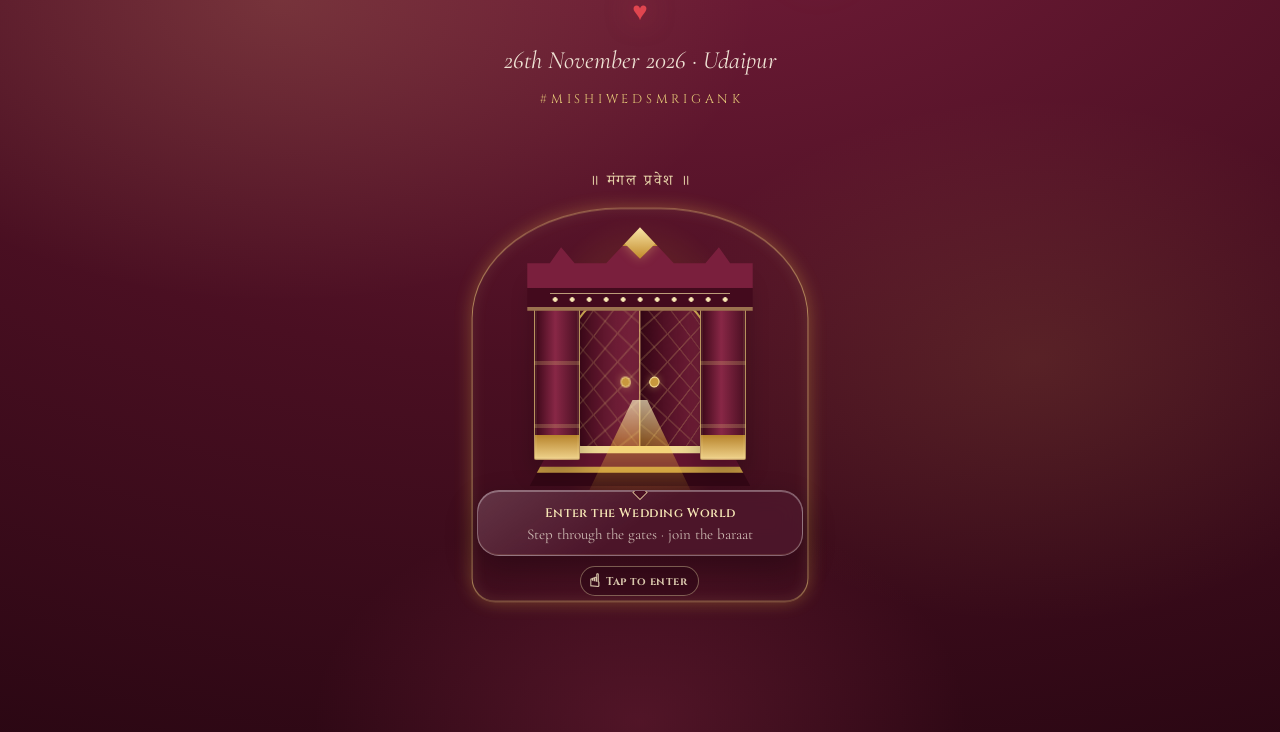
==== commit 90dca327: "Desktop: replace giant side names with balanced editorial columns; restore depth parallax on decor c" ====
--- a/index.html
+++ b/index.html
@@ -12,7 +12,7 @@
 <link rel="preconnect" href="https://fonts.googleapis.com">
 <link rel="preconnect" href="https://fonts.gstatic.com" crossorigin>
 <link href="https://fonts.googleapis.com/css2?family=Cinzel:wght@400;600;700&family=Cormorant+Garamond:ital,wght@0,400;0,500;0,600;1,400&family=Great+Vibes&family=Noto+Serif+Devanagari:wght@400;600&display=swap" rel="stylesheet">
-<link rel="stylesheet" href="styles.css?v=20260720-royaltype">
+<link rel="stylesheet" href="styles.css?v=20260720-sides">
 </head>
 <body class="is-loading">
 
@@ -51,15 +51,15 @@
 
     <!-- Wide-screen editorial side notes — decorative and deliberately CSS-only -->
     <div class="hero-side hero-side-left" aria-hidden="true">
-      <span class="hero-side-kicker"><b>वधू</b><i></i>The Bride</span>
-      <strong class="hero-side-name">Mishi</strong>
+      <span class="hero-side-dev">वधू</span>
+      <span class="hero-side-role">The Bride</span>
       <span class="hero-side-rule"></span>
       <em>Grace in every step</em>
       <small>26 · XI · 2026</small>
     </div>
     <div class="hero-side hero-side-right" aria-hidden="true">
-      <span class="hero-side-kicker"><b>वर</b><i></i>The Groom</span>
-      <strong class="hero-side-name">Mrigank</strong>
+      <span class="hero-side-dev">वर</span>
+      <span class="hero-side-role">The Groom</span>
       <span class="hero-side-rule"></span>
       <em>Joy in every beat</em>
       <small>Udaipur · Rajasthan</small>
@@ -104,8 +104,8 @@
 <!-- ═══════════════ THE CELEBRATIONS ═══════════════ -->
 <section id="events">
   <img loading="lazy" class="decor decor-toran" src="assets/decor/toran.webp" alt="" aria-hidden="true">
-  <img loading="lazy" class="decor decor-elephant" src="assets/decor/elephant.webp" alt="" aria-hidden="true">
-  <img loading="lazy" class="decor decor-umbrella" src="assets/decor/umbrella.webp" alt="" aria-hidden="true">
+  <img loading="lazy" class="decor decor-elephant" data-depth="0.22" src="assets/decor/elephant.webp" alt="" aria-hidden="true">
+  <img loading="lazy" class="decor decor-umbrella" data-depth="0.38" src="assets/decor/umbrella.webp" alt="" aria-hidden="true">
   <header class="sec-head">
     <p class="eyebrow">Four days of festivity</p>
     <h2 class="sec-title gold-foil">The Celebrations</h2>
@@ -135,7 +135,7 @@
     <canvas id="scratch-foil"></canvas>
   </div>
 
-  <img loading="lazy" class="decor decor-lotus" src="assets/decor/lotus.webp" alt="" aria-hidden="true">
+  <img loading="lazy" class="decor decor-lotus" data-depth="0.3" src="assets/decor/lotus.webp" alt="" aria-hidden="true">
 </section>
 
 <!-- ═══════════════ THE HIDDEN MOMENT (scroll-driven) ═══════════════ -->
@@ -261,6 +261,6 @@
 </div>
 
 <script src="config.js?v=20260719-lean"></script>
-<script src="app.js?v=20260720-butter"></script>
+<script src="app.js?v=20260720-parallax"></script>
 </body>
 </html>
--- a/styles.css
+++ b/styles.css
@@ -216,15 +216,15 @@
 .hero-side { display: none; }
 @media (min-width: 1180px) and (min-aspect-ratio: 4 / 3) {
   .hero-side {
-    --side-outer: clamp(36px, 6vw, 120px);
+    --side-outer: clamp(48px, 8vw, 170px);
     --side-enter: -14px;
     position: absolute;
-    top: 46%;
+    top: 50%;
     z-index: 2;
-    width: min(320px, calc(50vw - 36.5vh - var(--side-outer) - 28px));
+    width: min(280px, calc(50vw - 36.5vh - var(--side-outer) - 28px));
     display: grid;
     justify-items: center;
-    gap: 10px;
+    gap: 13px;
     color: var(--maroon);
     text-align: center;
     pointer-events: none;
@@ -237,51 +237,32 @@
   .hero-side-left { left: var(--side-outer); }
   .hero-side-right {
     --side-enter: 14px;
-    top: 54%;
     right: var(--side-outer);
   }
   #hero.entered .hero-side {
-    opacity: .82;
+    opacity: .92;
     transform: translate3d(0, -50%, 0);
   }
   .hero-side > * { position: relative; }
-  .hero-side-kicker {
-    display: flex;
-    align-items: center;
-    justify-content: center;
-    gap: 9px;
+  .hero-side-dev {
+    font-family: var(--serif-dev);
+    font-size: 30px;
+    font-weight: 600;
+    color: var(--gold);
+    text-shadow: 0 1px 0 rgba(255,255,255,.6);
+  }
+  .hero-side-role {
     font-family: var(--serif-display);
-    font-size: 9px;
-    letter-spacing: .3em;
-    text-indent: .3em;
+    font-size: 11px;
+    letter-spacing: .44em;
+    text-indent: .44em;
     text-transform: uppercase;
-    color: rgba(109,26,51,.72);
-  }
-  .hero-side-kicker b {
-    font-family: var(--serif-dev);
-    font-size: 14px;
-    font-weight: 600;
-    letter-spacing: .08em;
-    text-indent: 0;
-    color: var(--gold);
-  }
-  .hero-side-kicker i {
-    width: 18px;
-    height: 1px;
-    background: linear-gradient(90deg, transparent, var(--gold));
-  }
-  .hero-side-name {
-    font-family: var(--serif-display);
-    font-size: clamp(56px, 4.8vw, 92px);
-    font-weight: 400;
-    letter-spacing: .01em;
-    line-height: .92;
-    color: rgba(109,26,51,.72);
+    color: rgba(109,26,51,.8);
   }
   .hero-side-rule {
-    width: min(126px, 72%);
+    width: min(140px, 78%);
     height: 1px;
-    margin: 2px 0;
+    margin: 3px 0;
     background: linear-gradient(90deg, transparent, rgba(201,162,75,.9), transparent);
   }
   .hero-side-rule::after {
@@ -295,19 +276,20 @@
   }
   .hero-side em {
     font-family: var(--serif-body);
-    font-size: clamp(16px, 1.35vw, 20px);
+    font-style: italic;
+    font-size: clamp(18px, 1.5vw, 23px);
     font-weight: 500;
-    line-height: 1.25;
-    color: rgba(58,34,48,.78);
+    line-height: 1.3;
+    color: rgba(58,34,48,.85);
   }
   .hero-side small {
-    margin-top: 2px;
+    margin-top: 1px;
     font-family: var(--serif-display);
-    font-size: 8.5px;
-    letter-spacing: .24em;
-    text-indent: .24em;
+    font-size: 9.5px;
+    letter-spacing: .32em;
+    text-indent: .32em;
     text-transform: uppercase;
-    color: rgba(109,26,51,.6);
+    color: rgba(109,26,51,.62);
   }
 }
 
